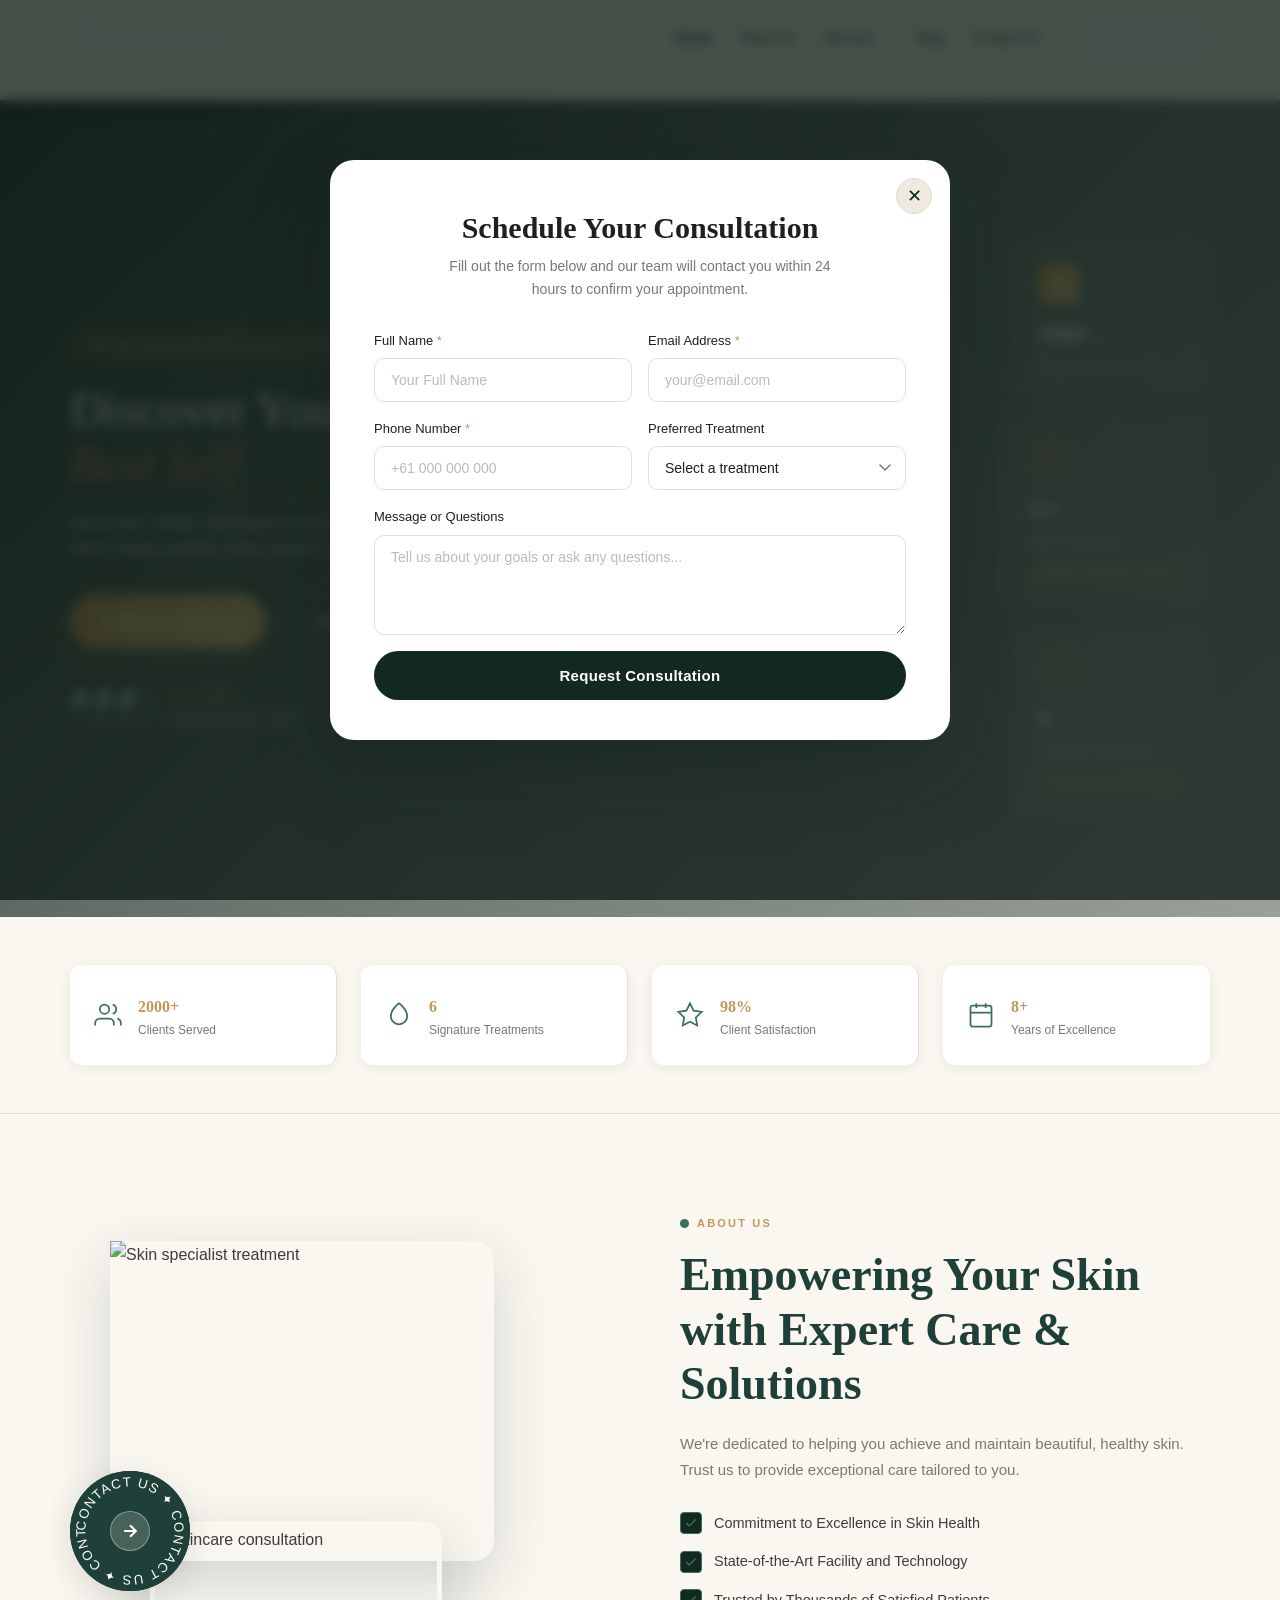
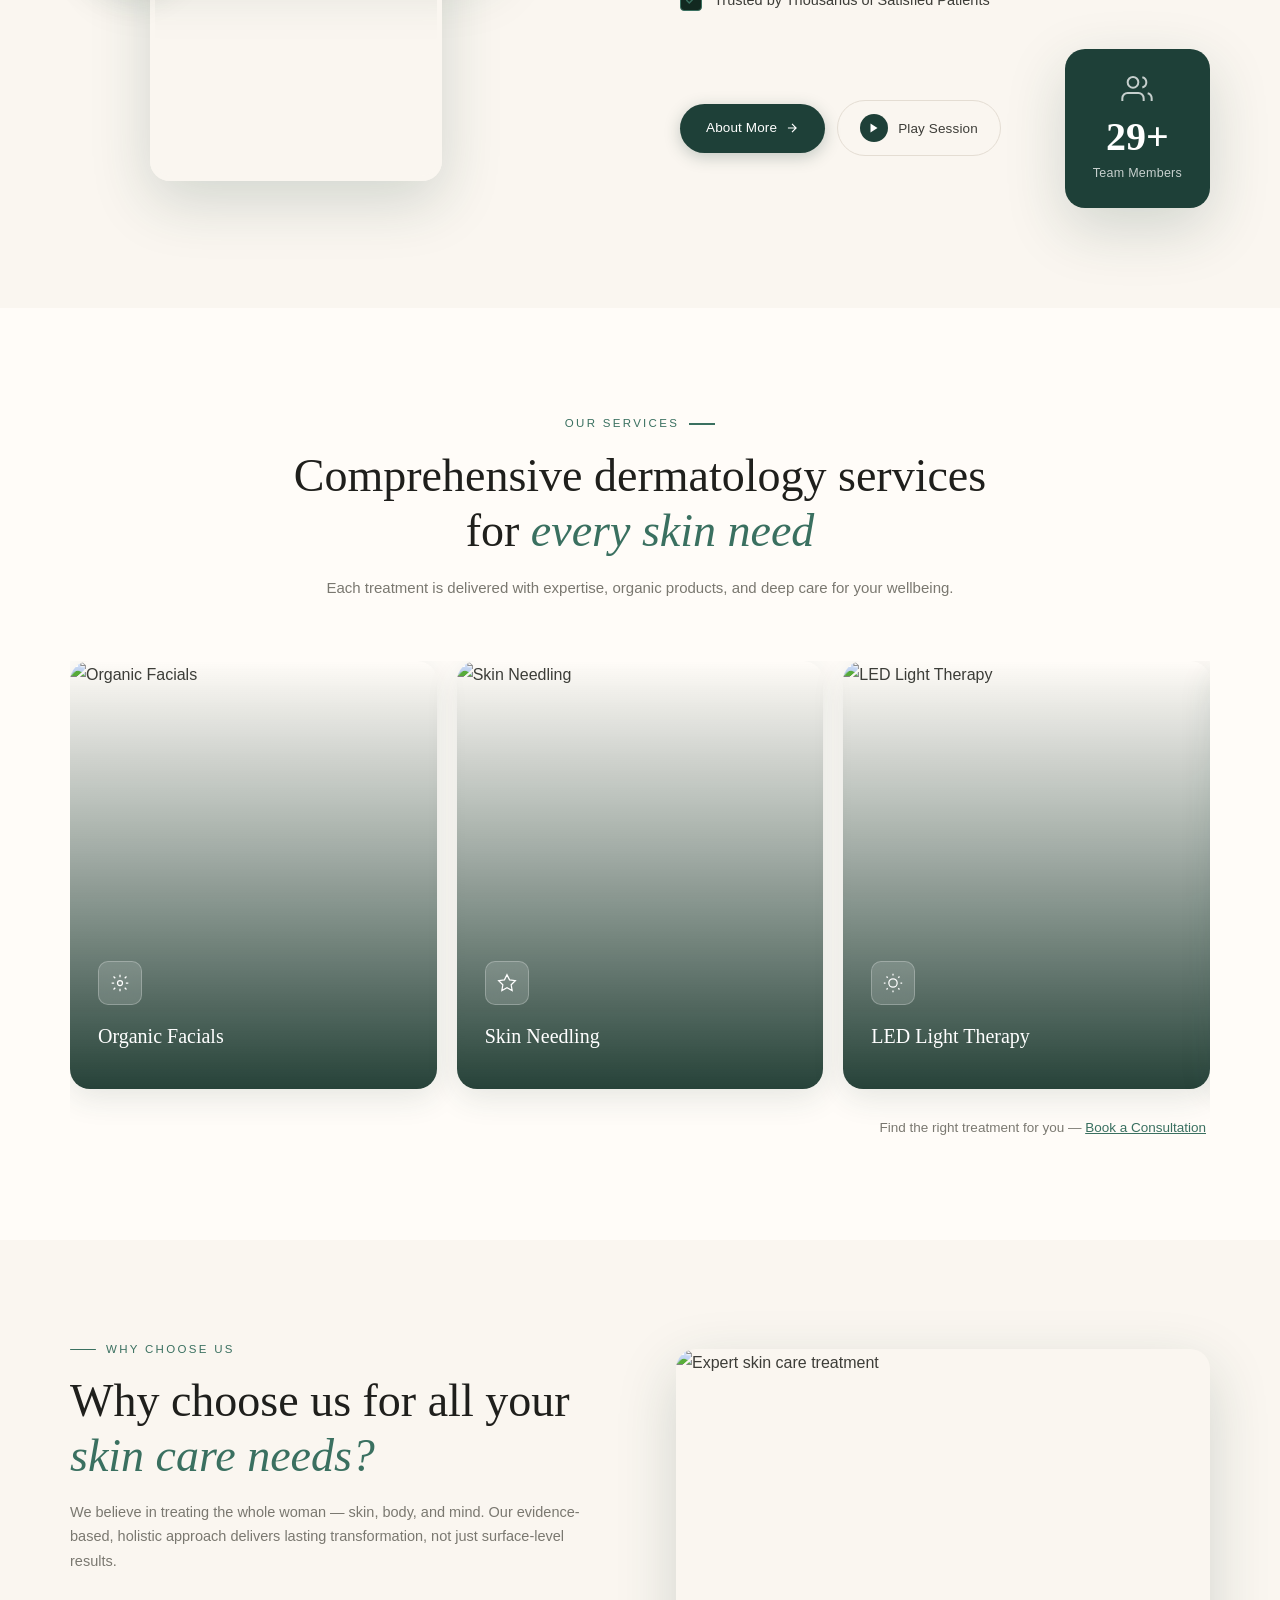
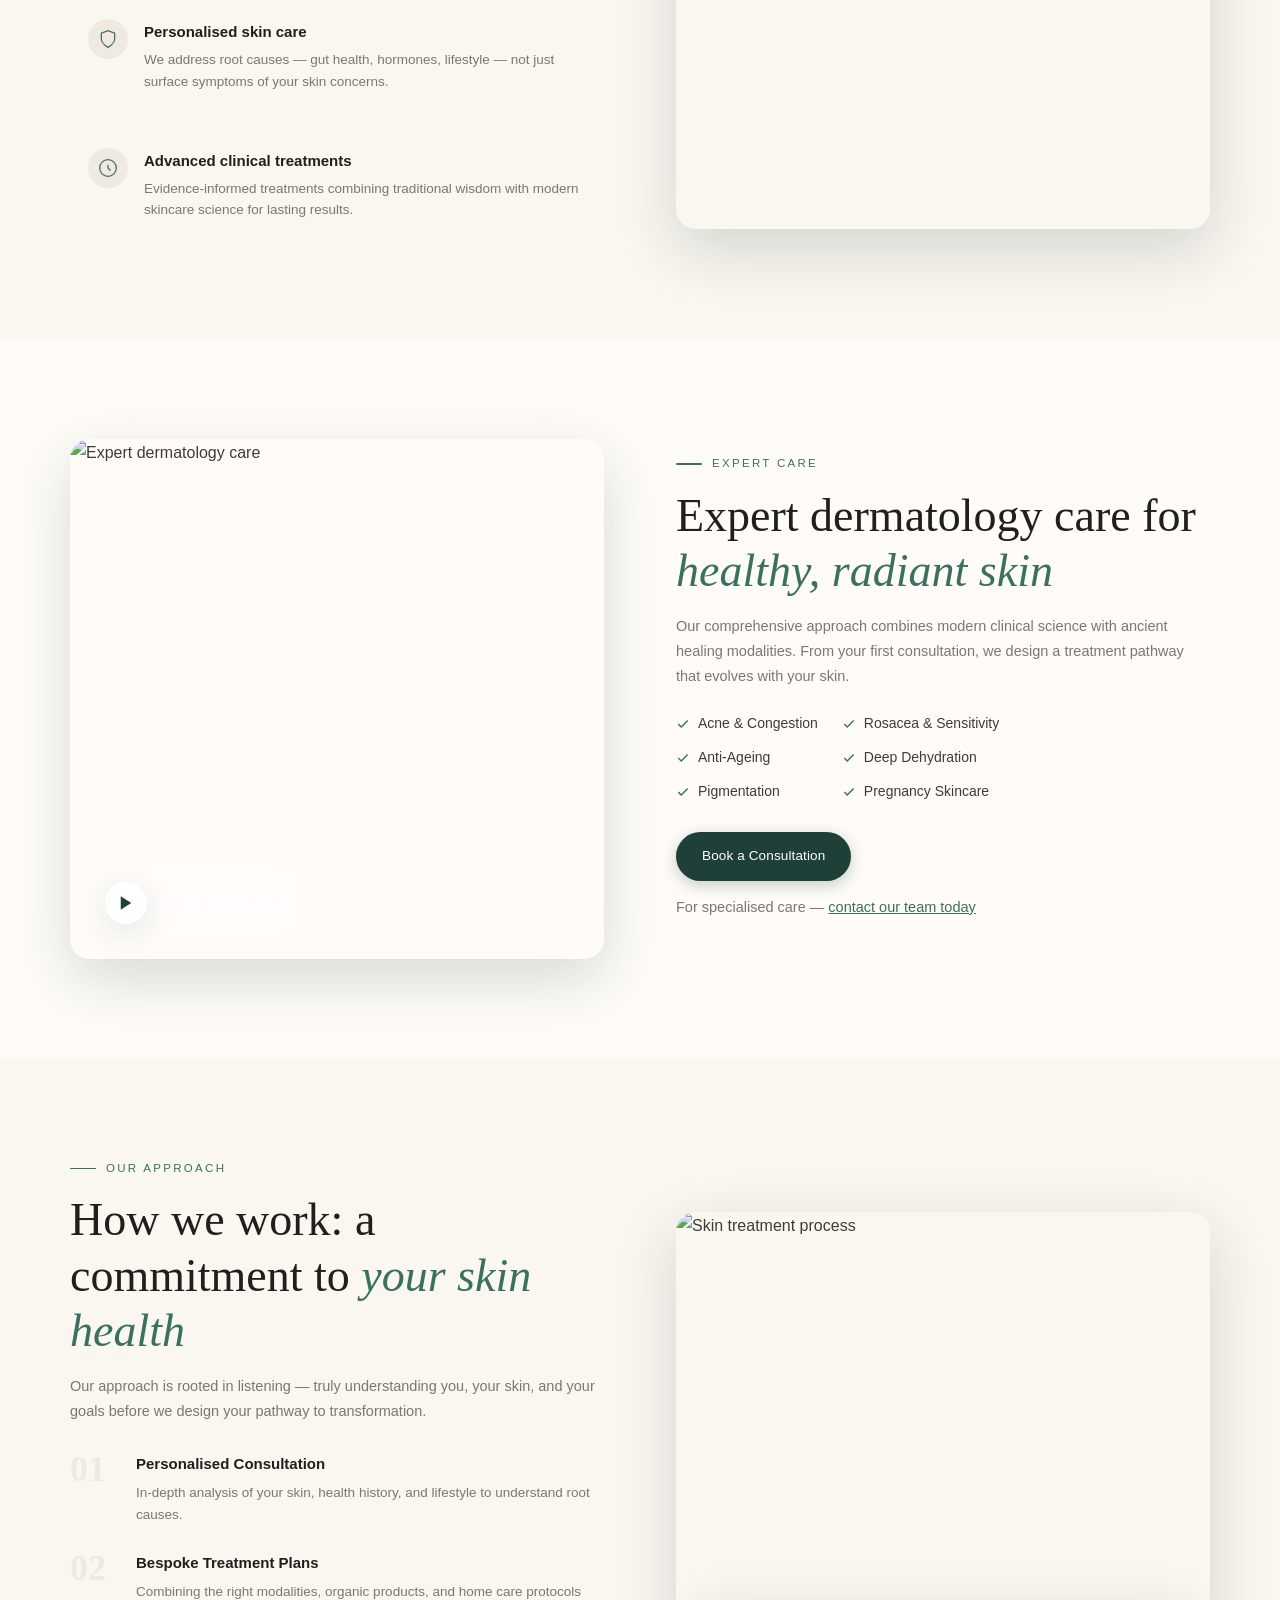
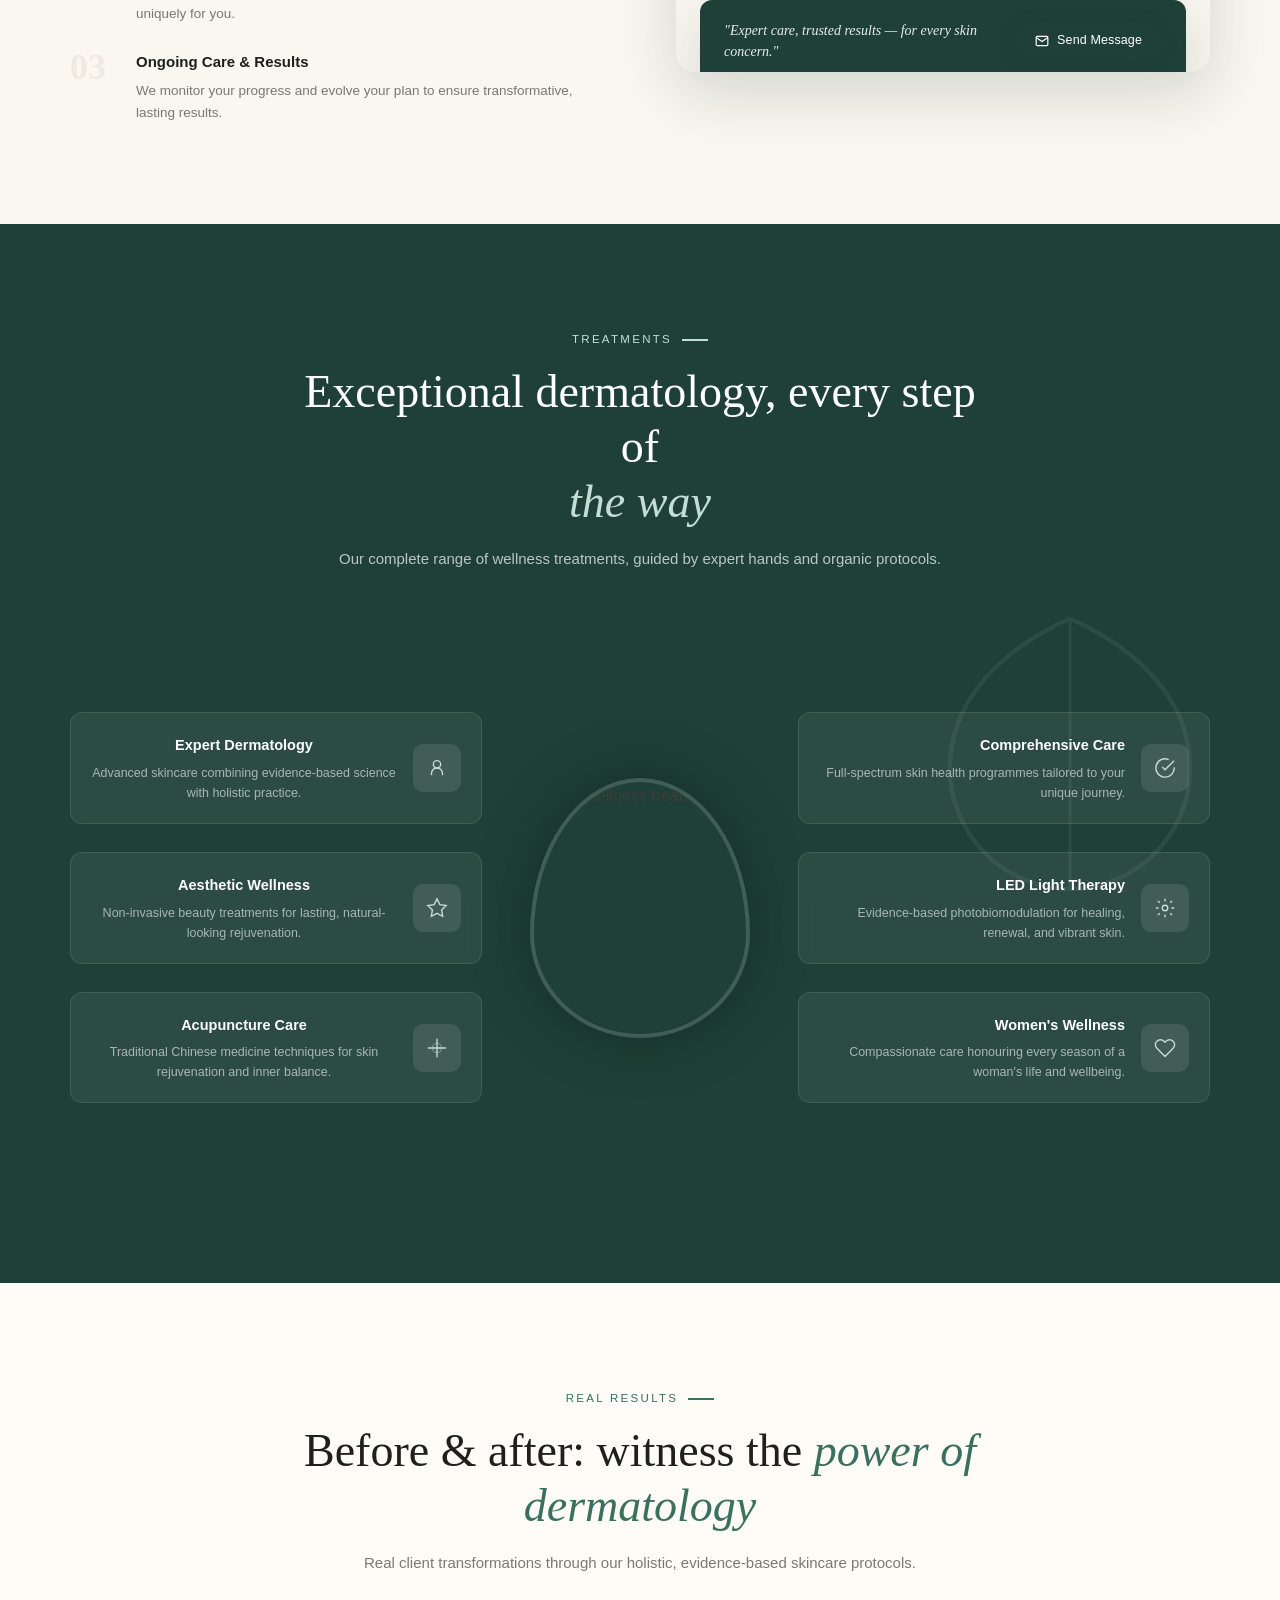
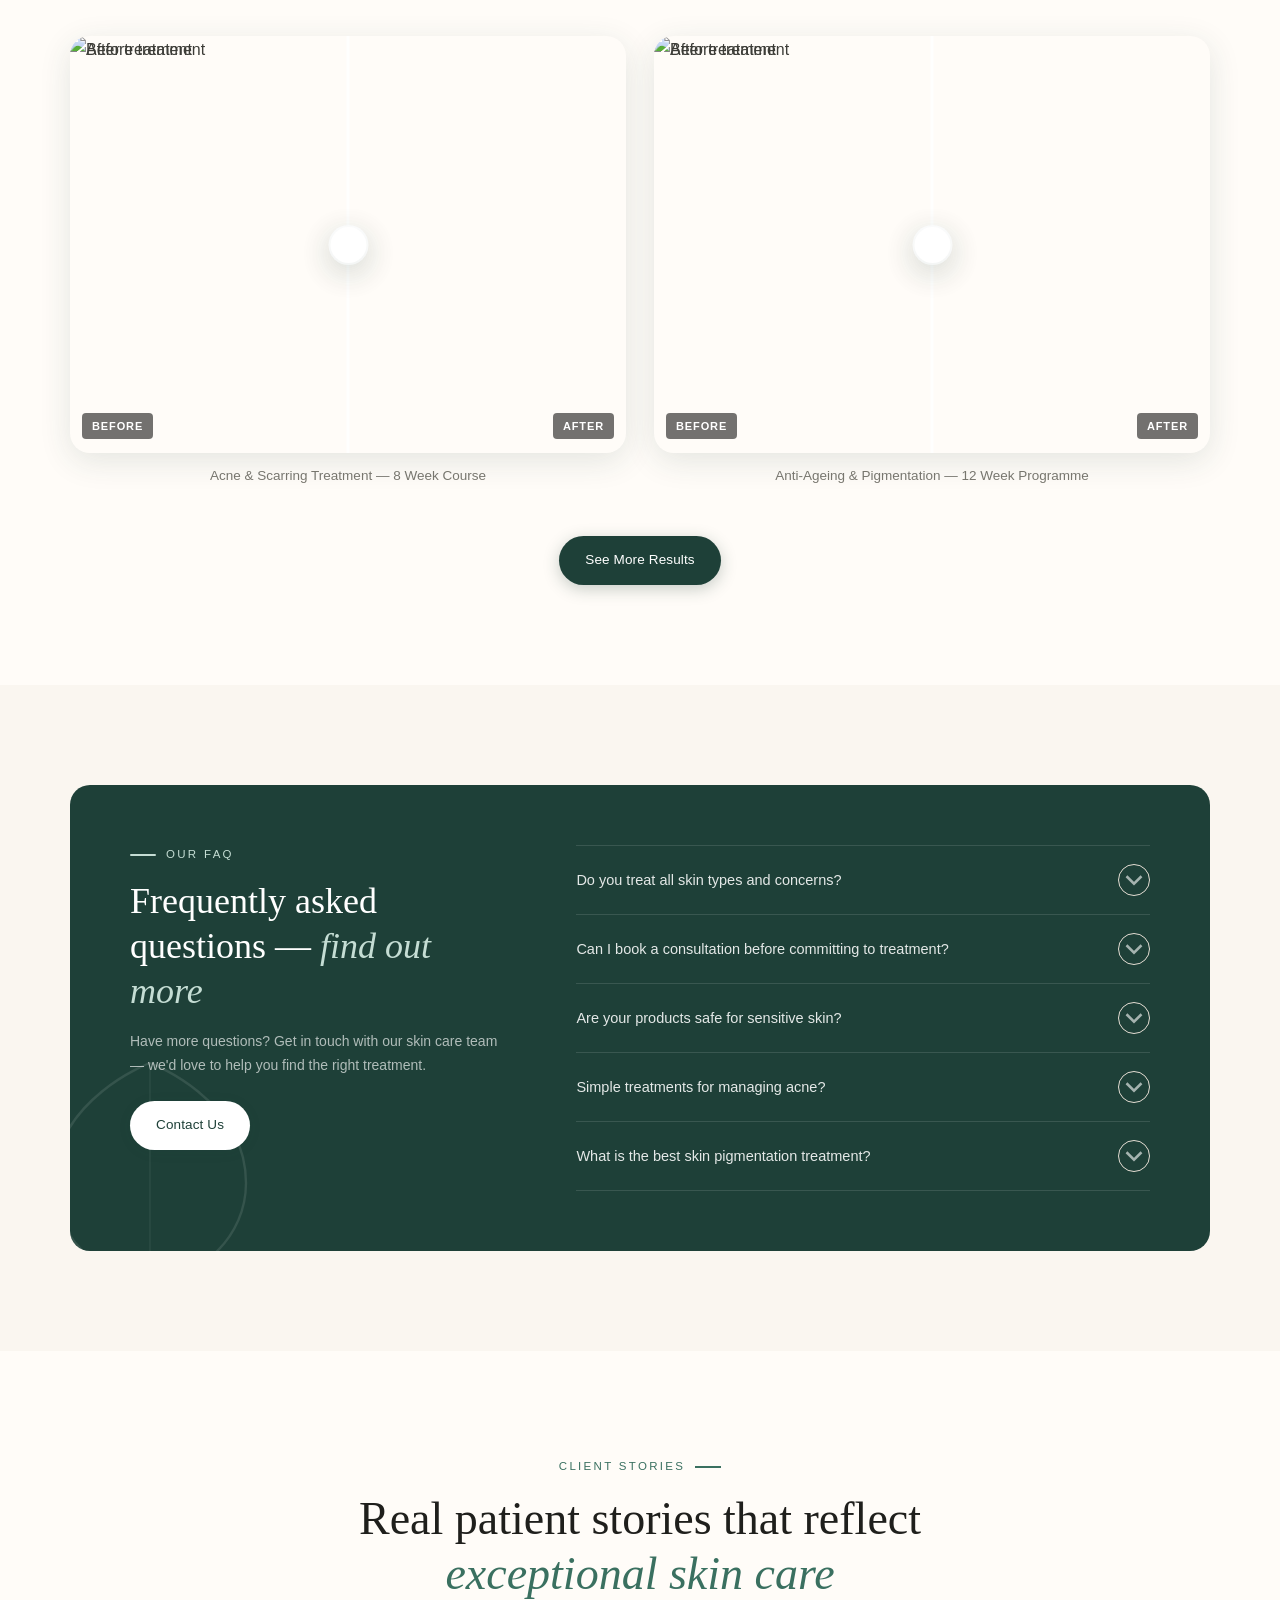
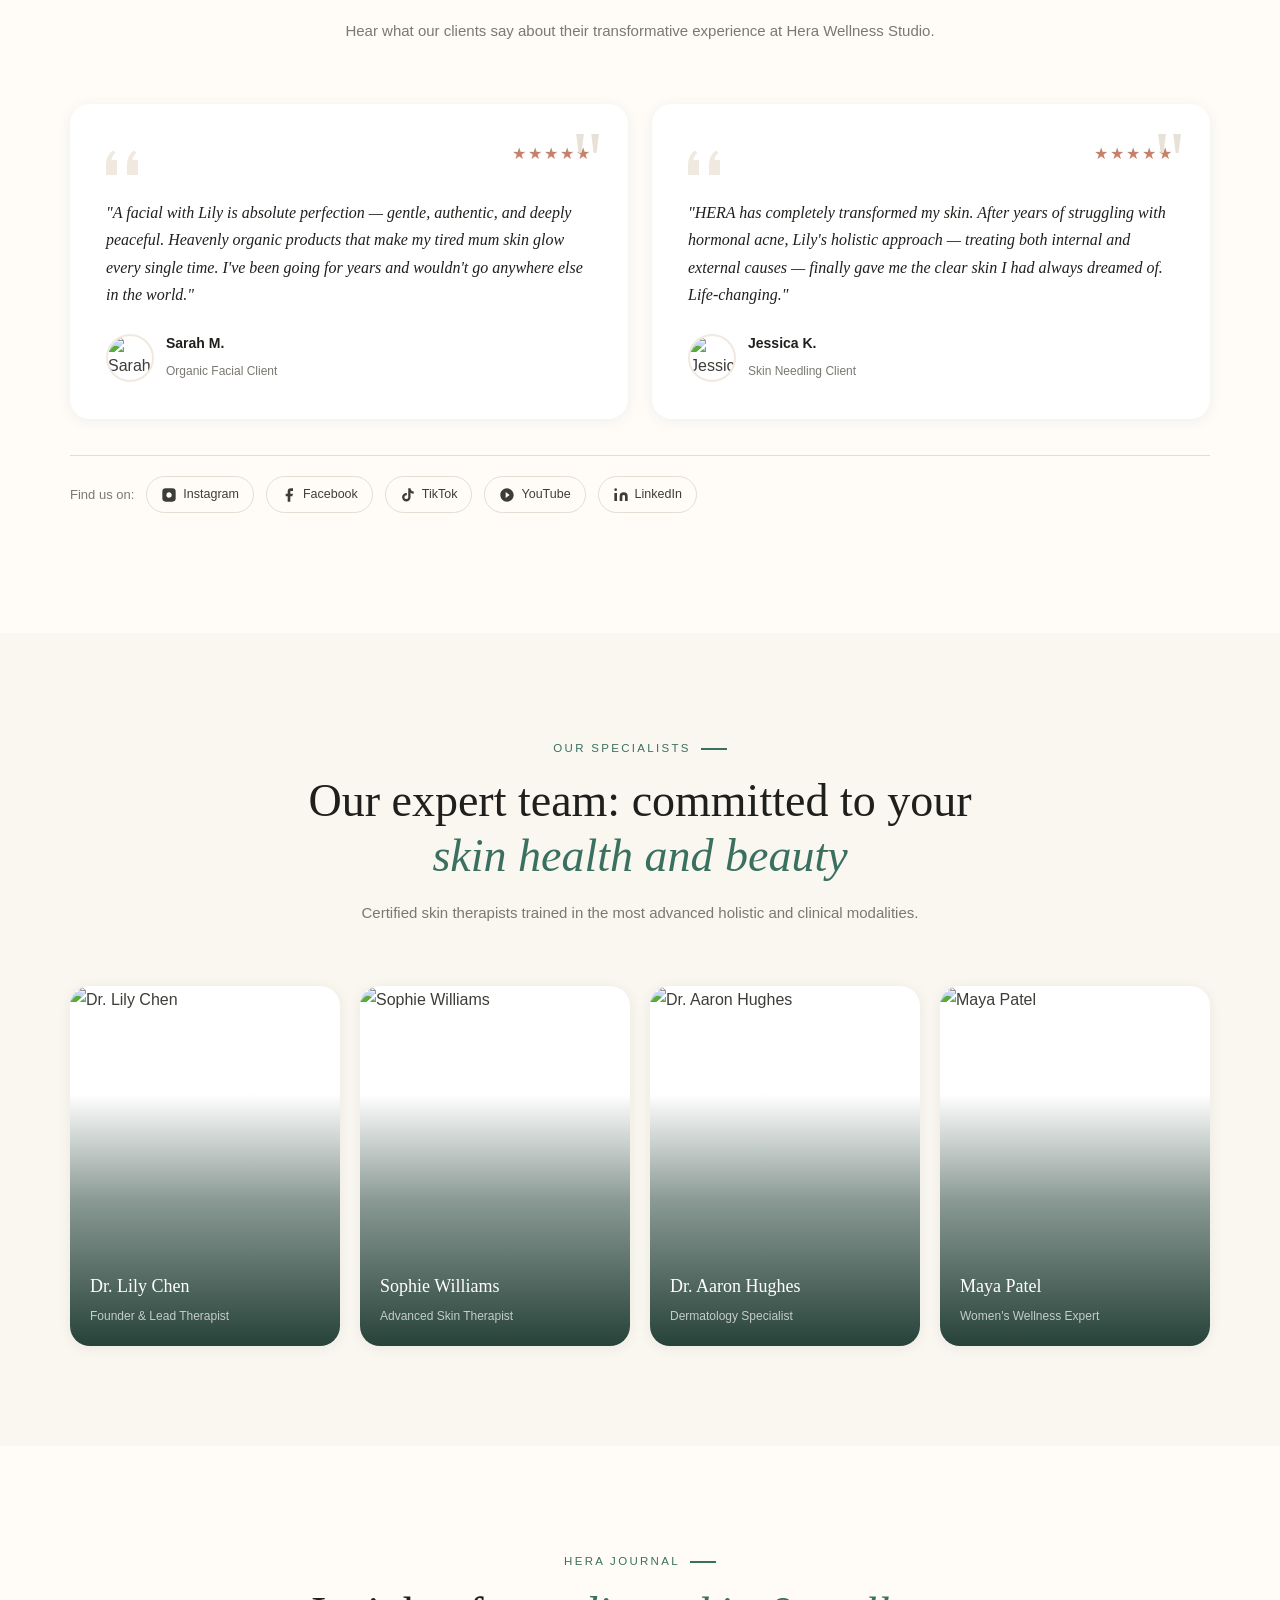
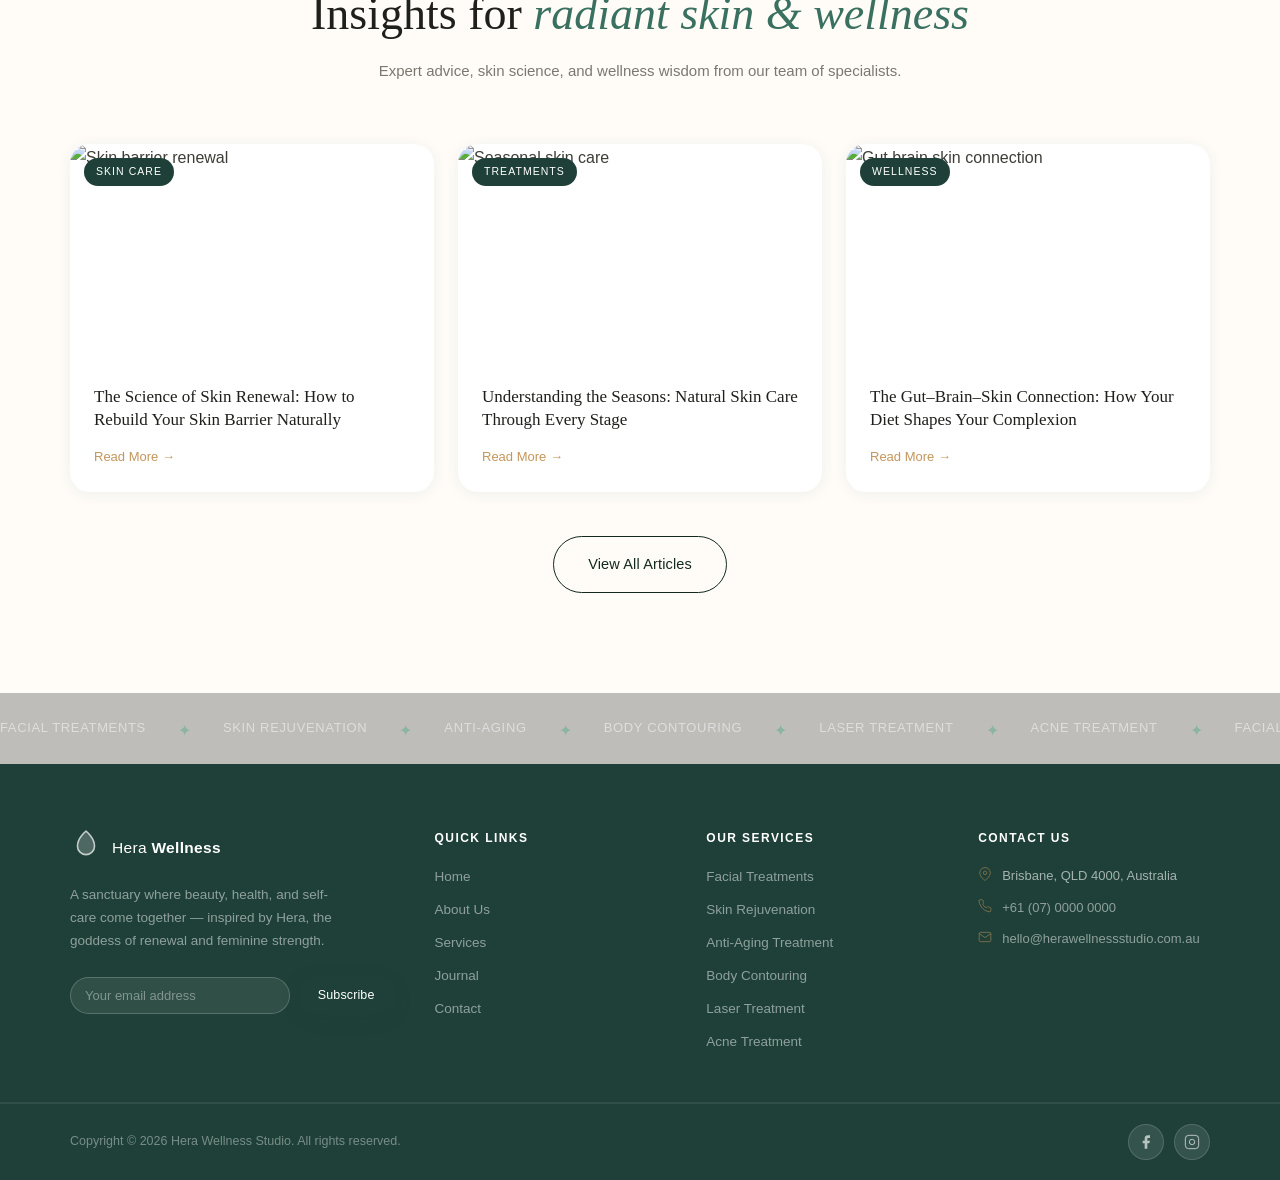
==== index.html @ dfc8752d "Add files via upload" ====
<!DOCTYPE html>
<html lang="en">
<head>
  <meta charset="UTF-8"/>
  <meta name="viewport" content="width=device-width, initial-scale=1.0"/>
  <title>Hera Wellness Studio — Premium Skin Care & Beauty Treatments Brisbane</title>
  <meta name="description" content="Hera Wellness Studio offers expert facial treatments, skin rejuvenation, anti-ageing, body contouring, laser and acne treatments in Brisbane. Book your consultation today."/>
  <link rel="icon" type="image/svg+xml" href="data:image/svg+xml,%3Csvg xmlns='http://www.w3.org/2000/svg' viewBox='0 0 30 30'%3E%3Cpath d='M15 3C15 3 7 9 7 17C7 21.418 10.582 25 15 25C19.418 25 23 21.418 23 17C23 9 15 3 15 3Z' fill='%230D2B23'/%3E%3C/svg%3E"/>
  <link rel="preconnect" href="https://fonts.googleapis.com">
  <link rel="preconnect" href="https://fonts.gstatic.com" crossorigin>
  <link href="https://fonts.googleapis.com/css2?family=Cormorant+Garamond:ital,wght@0,400;0,500;0,600;0,700;1,400;1,500;1,600&family=Outfit:wght@300;400;500;600&display=swap" rel="stylesheet">
  <link rel="stylesheet" href="style.css"/>

</head>
<body>
<a href="#main" class="skip-link">Skip to main content</a>
<div class="cursor-spotlight hidden" id="cursorSpotlight" aria-hidden="true"></div>
<div class="cursor-dot hidden" id="cursorDot" aria-hidden="true"></div>
<div class="cursor-ring hidden" id="cursorRing" aria-hidden="true"></div>
<header class="header" id="header" role="banner">
  <div class="header__inner container">
    <a href="index.html" class="logo" aria-label="Hera Wellness Studio home">
      <span class="logo__mark"><svg width="32" height="32" viewBox="0 0 30 30" fill="none" aria-hidden="true">
          <path d="M15 3C15 3 7 9 7 17C7 21.418 10.582 25 15 25C19.418 25 23 21.418 23 17C23 9 15 3 15 3Z" fill="currentColor" opacity="0.25"/>
          <path d="M15 3C15 3 7 9 7 17C7 21.418 10.582 25 15 25C19.418 25 23 21.418 23 17C23 9 15 3 15 3Z" stroke="currentColor" stroke-width="1.5" fill="none"/>
          <line x1="15" y1="5" x2="15" y2="24" stroke="currentColor" stroke-width="1" opacity="0.4"/>
        </svg></span>
      <span class="logo__text">Hera <strong>Wellness</strong></span>
    </a>
    <nav class="nav" id="nav" role="navigation" aria-label="Main navigation">
      <ul class="nav__list">
        <li><a href="index.html" class="nav__link active">Home</a></li>
        <li><a href="about.html" class="nav__link">About Us</a></li>
        <li class="nav__has-drop">
          <a href="services.html" class="nav__link" aria-haspopup="true" aria-expanded="false">Services <svg width="10" height="7" viewBox="0 0 10 7" fill="none" aria-hidden="true"><path d="M1 1l4 4 4-4" stroke="currentColor" stroke-width="1.5" stroke-linecap="round"/></svg></a>
          <ul class="nav__drop" role="menu">
            <li role="menuitem"><a href="service-facial-treatments.html">Facial Treatments</a></li><li role="menuitem"><a href="service-skin-rejuvenation.html">Skin Rejuvenation</a></li><li role="menuitem"><a href="service-anti-aging.html">Anti-Aging Treatment</a></li><li role="menuitem"><a href="service-body-contouring.html">Body Contouring</a></li><li role="menuitem"><a href="service-laser-treatment.html">Laser Treatment</a></li><li role="menuitem"><a href="service-acne-treatment.html">Acne Treatment</a></li>
          </ul>
        </li>
        <li><a href="blog.html" class="nav__link">Blog</a></li>
        <li><a href="contact.html" class="nav__link">Contact Us</a></li>
      </ul>
    </nav>
    <a href="contact.html" class="btn btn--primary nav__cta btn--sm">Book Now
      <svg width="14" height="14" viewBox="0 0 24 24" fill="none" stroke="currentColor" stroke-width="2" aria-hidden="true"><line x1="5" y1="12" x2="19" y2="12"/><polyline points="12 5 19 12 12 19"/></svg>
    </a>
    <button class="burger" id="burger" aria-label="Toggle menu" aria-expanded="false"><span></span><span></span><span></span></button>
  </div>
</header>
<div class="nav-backdrop" id="navBackdrop"></div>

<main id="main">

  <!-- HERO -->
  <section class="hero" aria-label="Hero">
    <div class="hero__wrap">
      <div class="hero__background">
        <img class="hero__bg-img" src="https://images.unsplash.com/photo-1570172619644-dfd03ed5d881?w=1600&auto=format&fit=crop&q=80" alt="Hera Wellness Studio treatment room" width="1600" height="900" loading="eager"/>
        <div class="hero__overlay" aria-hidden="true"></div>
      </div>
      <div class="container">
        <div class="hero__content">
          <div class="hero__left">
            <div class="hero__tag animate-up d0">
              <svg width="12" height="12" viewBox="0 0 30 30" fill="none" aria-hidden="true"><path d="M15 3C15 3 7 9 7 17C7 21.418 10.582 25 15 25C19.418 25 23 21.418 23 17C23 9 15 3 15 3Z" fill="currentColor"/></svg>
              Premium Wellness Studio
            </div>
            <h1 class="hero__title animate-up d1">
              Discover Your <em>Best Self</em>
            </h1>
            <p class="hero__sub animate-up d2">Rejuvenate, refresh, and restore at Hera Wellness Studio — where clinical expertise meets luxurious, personalised care.</p>
            <div class="hero__actions animate-up d3">
              <a href="services.html" class="btn btn--gold btn--lg">Explore Treatments</a>
              <a href="contact.html" class="btn btn--ghost-white btn--lg" data-popup>Book Consultation</a>
            </div>
            <div class="hero__social animate-up d4">
              <div class="hero__avatars">
                <img src="https://images.unsplash.com/photo-1494790108377-be9c29b29330?w=80&h=80&fit=crop" alt="Happy client" width="34" height="34">
                <img src="https://images.unsplash.com/photo-1531746020798-e6953c6e8e04?w=80&h=80&fit=crop" alt="Happy client" width="34" height="34">
                <img src="https://images.unsplash.com/photo-1534528741775-53994a69daeb?w=80&h=80&fit=crop" alt="Happy client" width="34" height="34">
              </div>
              <div>
                <div class="hero__stars">★★★★★</div>
                <div class="hero__trust">Trusted by 2,000+ clients</div>
              </div>
            </div>
          </div>
          <div class="hero__right" aria-hidden="true">
            <div class="hero__glass-card animate-up d1">
              <div class="hero__glass-icon gold">
                <svg width="20" height="20" viewBox="0 0 24 24" fill="none" stroke="#fff" stroke-width="2"><path d="M12 2C12 2 5 7 5 13C5 16.866 8.134 20 12 20C15.866 20 19 16.866 19 13C19 7 12 2 12 2Z"/></svg>
              </div>
              <div class="hero__glass-label"><span data-count="2000" data-suffix="+">0+</span></div>
              <div class="hero__glass-desc">Happy Clients Served</div>
            </div>
            <div class="hero__glass-card animate-up d2">
              <div class="hero__glass-icon">
                <svg width="20" height="20" viewBox="0 0 24 24" fill="none" stroke="rgba(196,150,90,.9)" stroke-width="2"><circle cx="12" cy="8" r="6"/><path d="M6 20v-2a6 6 0 0 1 12 0v2"/></svg>
              </div>
              <div class="hero__glass-label"><span data-count="12" data-suffix="+">0+</span></div>
              <div class="hero__glass-desc">Expert Specialists</div>
              <span class="hero__glass-badge">Award-Winning Team</span>
            </div>
            <div class="hero__glass-card animate-up d3">
              <div class="hero__glass-icon">
                <svg width="20" height="20" viewBox="0 0 24 24" fill="none" stroke="rgba(196,150,90,.9)" stroke-width="2"><path d="M12 22s8-4 8-10V5l-8-3-8 3v7c0 6 8 10 8 10z"/></svg>
              </div>
              <div class="hero__glass-label"><span data-count="6">0</span></div>
              <div class="hero__glass-desc">Signature Treatments</div>
              <span class="hero__glass-badge">Clinically Proven</span>
            </div>
          </div>
        </div>
      </div>
    </div>
  </section>

  <!-- STATS BAR -->
  <div class="stats-bar">
    <div class="container">
      <div class="stats-bar__inner">
        <div class="stat-item">
          <svg width="28" height="28" viewBox="0 0 24 24" fill="none" stroke="currentColor" stroke-width="1.5" aria-hidden="true"><path d="M17 21v-2a4 4 0 0 0-4-4H5a4 4 0 0 0-4 4v2"/><circle cx="9" cy="7" r="4"/><path d="M23 21v-2a4 4 0 0 0-3-3.87M16 3.13a4 4 0 0 1 0 7.75"/></svg>
          <div>
            <div class="stat-num"><span data-count="2000" data-suffix="+">2,000+</span></div>
            <div class="stat-lbl">Clients Served</div>
          </div>
        </div>
        <div class="stat-item">
          <svg width="28" height="28" viewBox="0 0 24 24" fill="none" stroke="currentColor" stroke-width="1.5" aria-hidden="true"><path d="M12 2C12 2 5 7 5 13C5 16.866 8.134 20 12 20C15.866 20 19 16.866 19 13C19 7 12 2 12 2Z"/></svg>
          <div>
            <div class="stat-num"><span data-count="6">6</span></div>
            <div class="stat-lbl">Signature Treatments</div>
          </div>
        </div>
        <div class="stat-item">
          <svg width="28" height="28" viewBox="0 0 24 24" fill="none" stroke="currentColor" stroke-width="1.5" aria-hidden="true"><polygon points="12 2 15.09 8.26 22 9.27 17 14.14 18.18 21.02 12 17.77 5.82 21.02 7 14.14 2 9.27 8.91 8.26 12 2"/></svg>
          <div>
            <div class="stat-num"><span data-count="98" data-suffix="%">98%</span></div>
            <div class="stat-lbl">Client Satisfaction</div>
          </div>
        </div>
        <div class="stat-item">
          <svg width="28" height="28" viewBox="0 0 24 24" fill="none" stroke="currentColor" stroke-width="1.5" aria-hidden="true"><rect x="3" y="4" width="18" height="18" rx="2"/><line x1="16" y1="2" x2="16" y2="6"/><line x1="8" y1="2" x2="8" y2="6"/><line x1="3" y1="10" x2="21" y2="10"/></svg>
          <div>
            <div class="stat-num"><span data-count="8" data-suffix="+">8+</span></div>
            <div class="stat-lbl">Years of Excellence</div>
          </div>
        </div>
      </div>
    </div>
  </div>

  <!-- ========================================
       ABOUT — Exact screenshot layout
       Left: 2 overlapping images + rotating badge
       Right: eyebrow, heading, desc, checkbox list,
              2 buttons, dark green stats card
  ======================================== -->
  <section class="about section" id="about">
    <div class="container about__grid">

      <!-- LEFT: Image composition -->
      <div class="about__imgs reveal-left">
        <!-- Main image — top, rounded top-right -->
        <div class="about__img-top">
          <img src="https://images.unsplash.com/photo-1612908688965-be2f6b8a6e4b?w=700&q=80" alt="Skin specialist treatment"/>
        </div>
        <!-- Secondary image — bottom-right, overlapping -->
        <div class="about__img-bot">
          <img src="https://images.unsplash.com/photo-1579165466949-3180a3d056d5?w=600&q=80" alt="Skincare consultation"/>
        </div>
        <!-- Rotating circular "Contact us" badge, overlapping both images -->
        <a href="#contact" class="about__spin-badge" aria-label="Contact us">
          <svg class="about__spin-svg" viewBox="0 0 140 140">
            <path id="aboutCirclePath" d="M 70,70 m -52,0 a 52,52 0 1,1 104,0 a 52,52 0 1,1 -104,0" fill="none"/>
            <text>
              <textPath href="#aboutCirclePath" startOffset="0%">
                Contact us ✦ Contact us ✦ Contact us ✦ 
              </textPath>
            </text>
          </svg>
          <!-- Arrow icon in center -->
          <div class="about__spin-arrow">
            <svg width="20" height="20" viewBox="0 0 24 24" fill="none" stroke="currentColor" stroke-width="2.5"><path d="M5 12h14M12 5l7 7-7 7"/></svg>
          </div>
        </a>
      </div>

      <!-- RIGHT: Content -->
      <div class="about__content reveal-right">
        <!-- Eyebrow with dot -->
        <div class="about__eyebrow">
          <span class="about__dot"></span>
          <span>About Us</span>
        </div>

        <h2 class="about__title">Empowering Your Skin with Expert Care &amp; Solutions</h2>

        <p class="about__desc">We're dedicated to helping you achieve and maintain beautiful, healthy skin. Trust us to provide exceptional care tailored to you.</p>

        <!-- Checkbox list -->
        <ul class="about__checks">
          <li>
            <span class="about__check-ico">
              <svg width="14" height="14" viewBox="0 0 24 24" fill="none" stroke="currentColor" stroke-width="2.5"><polyline points="20 6 9 17 4 12"/></svg>
            </span>
            Commitment to Excellence in Skin Health
          </li>
          <li>
            <span class="about__check-ico">
              <svg width="14" height="14" viewBox="0 0 24 24" fill="none" stroke="currentColor" stroke-width="2.5"><polyline points="20 6 9 17 4 12"/></svg>
            </span>
            State-of-the-Art Facility and Technology
          </li>
          <li>
            <span class="about__check-ico">
              <svg width="14" height="14" viewBox="0 0 24 24" fill="none" stroke="currentColor" stroke-width="2.5"><polyline points="20 6 9 17 4 12"/></svg>
            </span>
            Trusted by Thousands of Satisfied Patients
          </li>
        </ul>

        <!-- Buttons row + stats card -->
        <div class="about__bottom">
          <div class="about__btns">
            <a href="#services" class="btn btn--primary">About More <svg width="14" height="14" viewBox="0 0 24 24" fill="none" stroke="currentColor" stroke-width="2"><path d="M5 12h14M12 5l7 7-7 7"/></svg></a>
            <button class="btn btn--play-outline">
              <span class="about__play-ico">
                <svg width="12" height="12" viewBox="0 0 24 24" fill="currentColor"><polygon points="5 3 19 12 5 21 5 3"/></svg>
              </span>
              Play Session
            </button>
          </div>

          <!-- Dark green stats card -->
          <div class="about__stats-card">
            <div class="about__stats-ico">
              <svg width="32" height="32" viewBox="0 0 24 24" fill="none" stroke="currentColor" stroke-width="1.5">
                <path d="M17 21v-2a4 4 0 0 0-4-4H5a4 4 0 0 0-4 4v2"/>
                <circle cx="9" cy="7" r="4"/>
                <path d="M23 21v-2a4 4 0 0 0-3-3.87"/>
                <path d="M16 3.13a4 4 0 0 1 0 7.75"/>
              </svg>
            </div>
            <div class="about__stats-num">29+</div>
            <div class="about__stats-label">Team Members</div>
          </div>
        </div>

      </div>

    </div>
  </section>

  <!-- ========================================
       SERVICES — 3 large image overlay cards + dots
  ======================================== -->
  <section class="services section" id="services">
    <div class="container">
      <div class="section-header reveal-up">
        <span class="eyebrow">Our Services</span>
        <h2 class="section-title">Comprehensive dermatology services<br/>for <em>every skin need</em></h2>
        <p class="section-desc">Each treatment is delivered with expertise, organic products, and deep care for your wellbeing.</p>
      </div>

      <div class="svc-slider" id="svcSlider">
        <div class="svc-slider__track" id="svcTrack">

          <!-- Slide 1: 3 cards -->
          <div class="svc-slide">
            <div class="svc-img-card">
              <img src="https://images.unsplash.com/photo-1570172619644-dfd03ed5d881?w=600&q=80" alt="Organic Facials"/>
              <div class="svc-img-card__overlay">
                <div class="svc-img-card__ico">
                  <svg width="20" height="20" viewBox="0 0 24 24" fill="none" stroke="currentColor" stroke-width="1.5"><circle cx="12" cy="12" r="3"/><path d="M12 2v3M12 19v3M4.22 4.22l2.12 2.12M17.66 17.66l2.12 2.12M2 12h3M19 12h3M4.22 19.78l2.12-2.12M17.66 6.34l2.12-2.12"/></svg>
                </div>
                <h3>Organic Facials</h3>
                <p>Bespoke treatments using certified organic Australian-made products to restore your natural glow.</p>
              </div>
            </div>
            <div class="svc-img-card">
              <img src="https://images.unsplash.com/photo-1512290923902-8a9f81dc236c?w=600&q=80" alt="Skin Needling"/>
              <div class="svc-img-card__overlay">
                <div class="svc-img-card__ico">
                  <svg width="20" height="20" viewBox="0 0 24 24" fill="none" stroke="currentColor" stroke-width="1.5"><path d="M12 2l3.09 6.26L22 9.27l-5 4.87 1.18 6.88L12 17.77l-6.18 3.25L7 14.14 2 9.27l6.91-1.01L12 2z"/></svg>
                </div>
                <h3>Skin Needling</h3>
                <p>Stimulate your skin's natural renewal for smoother texture, refined pores and reduced scarring.</p>
              </div>
            </div>
            <div class="svc-img-card">
              <img src="https://images.unsplash.com/photo-1515377905703-c4788e51af15?w=600&q=80" alt="LED Light Therapy"/>
              <div class="svc-img-card__overlay">
                <div class="svc-img-card__ico">
                  <svg width="20" height="20" viewBox="0 0 24 24" fill="none" stroke="currentColor" stroke-width="1.5"><circle cx="12" cy="12" r="5"/><path d="M12 1v2M12 21v2M4.22 4.22l1.42 1.42M18.36 18.36l1.42 1.42M1 12h2M21 12h2M4.22 19.78l1.42-1.42M18.36 5.64l1.42-1.42"/></svg>
                </div>
                <h3>LED Light Therapy</h3>
                <p>Clinically proven light wavelengths that reduce inflammation and boost collagen production.</p>
              </div>
            </div>
          </div>

          <!-- Slide 2: 3 more cards -->
          <div class="svc-slide">
            <div class="svc-img-card">
              <img src="https://images.unsplash.com/photo-1544161515-4ab6ce6db874?w=600&q=80" alt="Cosmetic Acupuncture"/>
              <div class="svc-img-card__overlay">
                <div class="svc-img-card__ico">
                  <svg width="20" height="20" viewBox="0 0 24 24" fill="none" stroke="currentColor" stroke-width="1.5"><path d="M12 22V2M2 12h20"/><circle cx="12" cy="12" r="5" opacity="0.4"/></svg>
                </div>
                <h3>Cosmetic Acupuncture</h3>
                <p>A natural alternative to injectables — promoting circulation and stimulating collagen.</p>
              </div>
            </div>
            <div class="svc-img-card">
              <img src="https://images.unsplash.com/photo-1600334089648-b0d9d3028eb2?w=600&q=80" alt="Sculpting Massage"/>
              <div class="svc-img-card__overlay">
                <div class="svc-img-card__ico">
                  <svg width="20" height="20" viewBox="0 0 24 24" fill="none" stroke="currentColor" stroke-width="1.5"><path d="M18 8h1a4 4 0 0 1 0 8h-1"/><path d="M2 8h16v9a4 4 0 0 1-4 4H6a4 4 0 0 1-4-4V8z"/><line x1="6" y1="1" x2="6" y2="4"/><line x1="10" y1="1" x2="10" y2="4"/><line x1="14" y1="1" x2="14" y2="4"/></svg>
                </div>
                <h3>Sculpting Massage</h3>
                <p>Facial lifting, Gua Sha, cupping and buccal massage for a luminous complexion.</p>
              </div>
            </div>
            <div class="svc-img-card">
              <img src="https://images.unsplash.com/photo-1540555700478-4be289fbecef?w=600&q=80" alt="Women's Wellness"/>
              <div class="svc-img-card__overlay">
                <div class="svc-img-card__ico">
                  <svg width="20" height="20" viewBox="0 0 24 24" fill="none" stroke="currentColor" stroke-width="1.5"><path d="M20.84 4.61a5.5 5.5 0 0 0-7.78 0L12 5.67l-1.06-1.06a5.5 5.5 0 0 0-7.78 7.78l1.06 1.06L12 21.23l7.78-7.78 1.06-1.06a5.5 5.5 0 0 0 0-7.78z"/></svg>
                </div>
                <h3>Women's Wellness</h3>
                <p>Holistic support through fertility, pregnancy, postpartum, and menopause.</p>
              </div>
            </div>
          </div>

        </div>

        <div class="svc-slider__foot">
          <div class="svc-dots" id="svcDots"></div>
          <p class="svc-slider__note">Find the right treatment for you — <a href="#contact">Book a Consultation</a></p>
        </div>
      </div>
    </div>
  </section>

  <!-- ========================================
       WHY CHOOSE US — Left content + right image
  ======================================== -->
  <section class="why section" id="why">
    <div class="container why__grid">

      <div class="why__content reveal-left">
        <span class="eyebrow">Why Choose Us</span>
        <h2 class="section-title">Why choose us for all your <em>skin care needs?</em></h2>
        <p>We believe in treating the whole woman — skin, body, and mind. Our evidence-based, holistic approach delivers lasting transformation, not just surface-level results.</p>

        <div class="why__points">
          <div class="why__point">
            <div class="why__point-ico">
              <svg width="20" height="20" viewBox="0 0 24 24" fill="none" stroke="currentColor" stroke-width="1.5"><path d="M12 22s8-4 8-10V5l-8-3-8 3v7c0 6 8 10 8 10z"/></svg>
            </div>
            <div>
              <h4>Personalised skin care</h4>
              <p>We address root causes — gut health, hormones, lifestyle — not just surface symptoms of your skin concerns.</p>
            </div>
          </div>
          <div class="why__point">
            <div class="why__point-ico">
              <svg width="20" height="20" viewBox="0 0 24 24" fill="none" stroke="currentColor" stroke-width="1.5"><circle cx="12" cy="12" r="10"/><path d="M12 8v4l3 3"/></svg>
            </div>
            <div>
              <h4>Advanced clinical treatments</h4>
              <p>Evidence-informed treatments combining traditional wisdom with modern skincare science for lasting results.</p>
            </div>
          </div>
        </div>
      </div>

      <div class="why__img reveal-right">
        <div class="why__img-wrap">
          <img src="https://images.unsplash.com/photo-1559599101-f09722fb4948?w=700&q=80" alt="Expert skin care treatment"/>
        </div>
      </div>

    </div>
  </section>

  <!-- ========================================
       CLINIC — Left large image, right content
  ======================================== -->
  <section class="clinic section" id="clinic">
    <div class="container clinic__grid">

      <div class="clinic__img reveal-left">
        <div class="clinic__img-wrap">
          <img src="https://images.unsplash.com/photo-1607006677494-13df34e62b30?w=800&q=80" alt="Expert dermatology care"/>
          <div class="clinic__play">
            <button class="play-btn" aria-label="Watch procedure video">
              <svg width="18" height="18" viewBox="0 0 24 24" fill="currentColor"><polygon points="5 3 19 12 5 21 5 3"/></svg>
            </button>
            <span>Watch our procedure</span>
          </div>
        </div>
      </div>

      <div class="clinic__content reveal-right">
        <span class="eyebrow">Expert Care</span>
        <h2 class="section-title">Expert dermatology care for <em>healthy, radiant skin</em></h2>
        <p>Our comprehensive approach combines modern clinical science with ancient healing modalities. From your first consultation, we design a treatment pathway that evolves with your skin.</p>
        <div class="clinic__feats">
          <ul>
            <li>
              <svg width="14" height="14" viewBox="0 0 24 24" fill="none" stroke="currentColor" stroke-width="2.5"><polyline points="20 6 9 17 4 12"/></svg>
              Acne &amp; Congestion
            </li>
            <li>
              <svg width="14" height="14" viewBox="0 0 24 24" fill="none" stroke="currentColor" stroke-width="2.5"><polyline points="20 6 9 17 4 12"/></svg>
              Anti-Ageing
            </li>
            <li>
              <svg width="14" height="14" viewBox="0 0 24 24" fill="none" stroke="currentColor" stroke-width="2.5"><polyline points="20 6 9 17 4 12"/></svg>
              Pigmentation
            </li>
          </ul>
          <ul>
            <li>
              <svg width="14" height="14" viewBox="0 0 24 24" fill="none" stroke="currentColor" stroke-width="2.5"><polyline points="20 6 9 17 4 12"/></svg>
              Rosacea &amp; Sensitivity
            </li>
            <li>
              <svg width="14" height="14" viewBox="0 0 24 24" fill="none" stroke="currentColor" stroke-width="2.5"><polyline points="20 6 9 17 4 12"/></svg>
              Deep Dehydration
            </li>
            <li>
              <svg width="14" height="14" viewBox="0 0 24 24" fill="none" stroke="currentColor" stroke-width="2.5"><polyline points="20 6 9 17 4 12"/></svg>
              Pregnancy Skincare
            </li>
          </ul>
        </div>
        <a href="#contact" class="btn btn--primary">Book a Consultation</a>
        <p class="clinic__note">For specialised care — <a href="#contact">contact our team today</a></p>
      </div>

    </div>
  </section>

  <!-- ========================================
       PROCESS — Left steps, right image + card
  ======================================== -->
  <section class="process section" id="process">
    <div class="container process__grid">

      <div class="process__content reveal-left">
        <span class="eyebrow">Our Approach</span>
        <h2 class="section-title">How we work: a commitment to <em>your skin health</em></h2>
        <p>Our approach is rooted in listening — truly understanding you, your skin, and your goals before we design your pathway to transformation.</p>

        <div class="process__steps">
          <div class="process__step">
            <div class="process__num">01</div>
            <div>
              <h4>Personalised Consultation</h4>
              <p>In-depth analysis of your skin, health history, and lifestyle to understand root causes.</p>
            </div>
          </div>
          <div class="process__step">
            <div class="process__num">02</div>
            <div>
              <h4>Bespoke Treatment Plans</h4>
              <p>Combining the right modalities, organic products, and home care protocols uniquely for you.</p>
            </div>
          </div>
          <div class="process__step">
            <div class="process__num">03</div>
            <div>
              <h4>Ongoing Care &amp; Results</h4>
              <p>We monitor your progress and evolve your plan to ensure transformative, lasting results.</p>
            </div>
          </div>
        </div>
      </div>

      <div class="process__visual reveal-right">
        <div class="process__img-wrap">
          <img src="https://images.unsplash.com/photo-1571019613454-1cb2f99b2d8b?w=700&q=80" alt="Skin treatment process"/>
          <div class="process__img-badge">
            <p>"Expert care, trusted results — for every skin concern."</p>
            <a href="#contact" class="btn btn--primary btn--sm">
              <svg width="14" height="14" viewBox="0 0 24 24" fill="none" stroke="currentColor" stroke-width="2"><path d="M4 4h16c1.1 0 2 .9 2 2v12c0 1.1-.9 2-2 2H4c-1.1 0-2-.9-2-2V6c0-1.1.9-2 2-2z"/><polyline points="22,6 12,13 2,6"/></svg>
              Send Message
            </a>
          </div>
        </div>
      </div>

    </div>
  </section>

  <!-- ========================================
       WHY CHOOSE — DARK section, center person + 6 icon cards
  ======================================== -->
  <section class="exceptional section" id="exceptional">
    <div class="exceptional__bg">
      <svg class="exc-deco" viewBox="0 0 200 200" fill="none" opacity="0.06"><path d="M100 10C100 10 20 40 20 110C20 154.183 56.817 190 100 190C143.183 190 180 154.183 180 110C180 40 100 10 100 10Z" stroke="white" stroke-width="3"/><line x1="100" y1="10" x2="100" y2="190" stroke="white" stroke-width="2"/></svg>
    </div>
    <div class="container">
      <div class="section-header reveal-up">
        <span class="eyebrow light">Treatments</span>
        <h2 class="section-title light">Exceptional dermatology, every step of<br/><em>the way</em></h2>
        <p class="section-desc light">Our complete range of wellness treatments, guided by expert hands and organic protocols.</p>
      </div>

      <div class="exc__layout">
        <!-- Left 3 icons -->
        <div class="exc__col exc__col--left">
          <div class="exc__item reveal-left">
            <div class="exc__item-text">
              <h4>Expert Dermatology</h4>
              <p>Advanced skincare combining evidence-based science with holistic practice.</p>
            </div>
            <div class="exc__item-ico">
              <svg width="22" height="22" viewBox="0 0 24 24" fill="none" stroke="currentColor" stroke-width="1.5"><circle cx="12" cy="8" r="4"/><path d="M6 20v-2a6 6 0 0 1 12 0v2"/></svg>
            </div>
          </div>
          <div class="exc__item reveal-left d1">
            <div class="exc__item-text">
              <h4>Aesthetic Wellness</h4>
              <p>Non-invasive beauty treatments for lasting, natural-looking rejuvenation.</p>
            </div>
            <div class="exc__item-ico">
              <svg width="22" height="22" viewBox="0 0 24 24" fill="none" stroke="currentColor" stroke-width="1.5"><path d="M12 2l3.09 6.26L22 9.27l-5 4.87 1.18 6.88L12 17.77l-6.18 3.25L7 14.14 2 9.27l6.91-1.01L12 2z"/></svg>
            </div>
          </div>
          <div class="exc__item reveal-left d2">
            <div class="exc__item-text">
              <h4>Acupuncture Care</h4>
              <p>Traditional Chinese medicine techniques for skin rejuvenation and inner balance.</p>
            </div>
            <div class="exc__item-ico">
              <svg width="22" height="22" viewBox="0 0 24 24" fill="none" stroke="currentColor" stroke-width="1.5"><path d="M12 22V2M2 12h20"/><circle cx="12" cy="12" r="5" opacity="0.4"/></svg>
            </div>
          </div>
        </div>

        <!-- Center image -->
        <div class="exc__center reveal-up">
          <div class="exc__center-img">
            <img src="https://images.unsplash.com/photo-1512290923902-8a9f81dc236c?w=500&q=80" alt="Skin wellness treatment"/>
          </div>
        </div>

        <!-- Right 3 icons -->
        <div class="exc__col exc__col--right">
          <div class="exc__item exc__item--rev reveal-right">
            <div class="exc__item-ico">
              <svg width="22" height="22" viewBox="0 0 24 24" fill="none" stroke="currentColor" stroke-width="1.5"><path d="M22 11.08V12a10 10 0 1 1-5.93-9.14"/><polyline points="22 4 12 14.01 9 11.01"/></svg>
            </div>
            <div class="exc__item-text">
              <h4>Comprehensive Care</h4>
              <p>Full-spectrum skin health programmes tailored to your unique journey.</p>
            </div>
          </div>
          <div class="exc__item exc__item--rev reveal-right d1">
            <div class="exc__item-ico">
              <svg width="22" height="22" viewBox="0 0 24 24" fill="none" stroke="currentColor" stroke-width="1.5"><circle cx="12" cy="12" r="3"/><path d="M12 2v3M12 19v3M4.22 4.22l2.12 2.12M17.66 17.66l2.12 2.12M2 12h3M19 12h3M4.22 19.78l2.12-2.12M17.66 6.34l2.12-2.12"/></svg>
            </div>
            <div class="exc__item-text">
              <h4>LED Light Therapy</h4>
              <p>Evidence-based photobiomodulation for healing, renewal, and vibrant skin.</p>
            </div>
          </div>
          <div class="exc__item exc__item--rev reveal-right d2">
            <div class="exc__item-ico">
              <svg width="22" height="22" viewBox="0 0 24 24" fill="none" stroke="currentColor" stroke-width="1.5"><path d="M20.84 4.61a5.5 5.5 0 0 0-7.78 0L12 5.67l-1.06-1.06a5.5 5.5 0 0 0-7.78 7.78l1.06 1.06L12 21.23l7.78-7.78 1.06-1.06a5.5 5.5 0 0 0 0-7.78z"/></svg>
            </div>
            <div class="exc__item-text">
              <h4>Women's Wellness</h4>
              <p>Compassionate care honouring every season of a woman's life and wellbeing.</p>
            </div>
          </div>
        </div>
      </div>
    </div>
  </section>

  <!-- ========================================
       BEFORE & AFTER — 2 large comparison images side by side
  ======================================== -->
  <section class="ba section">
    <div class="container">
      <div class="section-header reveal-up">
        <span class="eyebrow">Real Results</span>
        <h2 class="section-title">Before &amp; after: witness the <em>power of dermatology</em></h2>
        <p class="section-desc">Real client transformations through our holistic, evidence-based skincare protocols.</p>
      </div>

      <div class="ba__grid">
        <div class="ba__comparison reveal-left">
          <div class="ba__slider-wrap" id="baSlider1">
            <div class="ba__img ba__img--before">
              <img src="https://images.unsplash.com/photo-1508214751196-bcfd4ca60f91?w=600&h=420&q=80&fit=crop&crop=face" alt="Before treatment"/>
            </div>
            <div class="ba__img ba__img--after">
              <img src="https://images.unsplash.com/photo-1534528741775-53994a69daeb?w=600&h=420&q=80&fit=crop&crop=face" alt="After treatment"/>
            </div>
            <div class="ba__divider" id="baDivider1">
              <div class="ba__handle">
                <svg width="18" height="18" viewBox="0 0 24 24" fill="none" stroke="currentColor" stroke-width="2"><path d="M21 12H3M8 7l-5 5 5 5M16 17l5-5-5-5"/></svg>
              </div>
            </div>
            <span class="ba__tag ba__tag--b">Before</span>
            <span class="ba__tag ba__tag--a">After</span>
          </div>
          <p>Acne &amp; Scarring Treatment — 8 Week Course</p>
        </div>

        <div class="ba__comparison reveal-right">
          <div class="ba__slider-wrap" id="baSlider2">
            <div class="ba__img ba__img--before">
              <img src="https://images.unsplash.com/photo-1531746020798-e6953c6e8e04?w=600&h=420&q=80&fit=crop&crop=face" alt="Before treatment"/>
            </div>
            <div class="ba__img ba__img--after">
              <img src="https://images.unsplash.com/photo-1494790108377-be9c29b29330?w=600&h=420&q=80&fit=crop&crop=face" alt="After treatment"/>
            </div>
            <div class="ba__divider" id="baDivider2">
              <div class="ba__handle">
                <svg width="18" height="18" viewBox="0 0 24 24" fill="none" stroke="currentColor" stroke-width="2"><path d="M21 12H3M8 7l-5 5 5 5M16 17l5-5-5-5"/></svg>
              </div>
            </div>
            <span class="ba__tag ba__tag--b">Before</span>
            <span class="ba__tag ba__tag--a">After</span>
          </div>
          <p>Anti-Ageing &amp; Pigmentation — 12 Week Programme</p>
        </div>
      </div>

      <div class="section-cta reveal-up">
        <a href="#contact" class="btn btn--primary">See More Results</a>
      </div>
    </div>
  </section>

  <!-- ========================================
       FAQ — Dark green card, left heading, right accordion
  ======================================== -->
  <section class="faq section">
    <div class="container">
      <div class="faq__card reveal-up">
        <div class="faq__deco">
          <svg viewBox="0 0 200 200" fill="none"><path d="M100 10C100 10 20 40 20 110C20 154.183 56.817 190 100 190C143.183 190 180 154.183 180 110C180 40 100 10 100 10Z" stroke="white" stroke-width="2" opacity="0.1"/><line x1="100" y1="10" x2="100" y2="190" stroke="white" stroke-width="1" opacity="0.08"/></svg>
        </div>
        <div class="faq__left">
          <span class="eyebrow light">Our FAQ</span>
          <h2 class="faq__title">Frequently asked questions — <em>find out more</em></h2>
          <p>Have more questions? Get in touch with our skin care team — we'd love to help you find the right treatment.</p>
          <a href="#contact" class="btn btn--white mt-24">Contact Us</a>
        </div>
        <div class="faq__right">

          <div class="acc">
            <button class="acc__head">
              <span>Do you treat all skin types and concerns?</span>
              <svg class="acc__ico" width="18" height="18" viewBox="0 0 24 24" fill="none" stroke="currentColor" stroke-width="2"><path d="M6 9l6 6 6-6"/></svg>
            </button>
            <div class="acc__body">
              <p>Yes — we tailor every treatment to your unique skin. Whether you have oily, dry, combination, sensitive, or mature skin, we have protocols specifically for you.</p>
            </div>
          </div>

          <div class="acc">
            <button class="acc__head">
              <span>Can I book a consultation before committing to treatment?</span>
              <svg class="acc__ico" width="18" height="18" viewBox="0 0 24 24" fill="none" stroke="currentColor" stroke-width="2"><path d="M6 9l6 6 6-6"/></svg>
            </button>
            <div class="acc__body">
              <p>Absolutely. We offer initial skin consultations where we thoroughly assess your skin, discuss your concerns and goals, and recommend the most suitable treatment pathway.</p>
            </div>
          </div>

          <div class="acc">
            <button class="acc__head">
              <span>Are your products safe for sensitive skin?</span>
              <svg class="acc__ico" width="18" height="18" viewBox="0 0 24 24" fill="none" stroke="currentColor" stroke-width="2"><path d="M6 9l6 6 6-6"/></svg>
            </button>
            <div class="acc__body">
              <p>All products used at Hera are certified organic, free from harsh chemicals and synthetic fragrances — safe for even the most reactive and sensitive skin types.</p>
            </div>
          </div>

          <div class="acc">
            <button class="acc__head">
              <span>Simple treatments for managing acne?</span>
              <svg class="acc__ico" width="18" height="18" viewBox="0 0 24 24" fill="none" stroke="currentColor" stroke-width="2"><path d="M6 9l6 6 6-6"/></svg>
            </button>
            <div class="acc__body">
              <p>We use a combination of organic facials, LED light therapy, skin needling, and nutritional advice to address acne at its root cause for lasting, clear results.</p>
            </div>
          </div>

          <div class="acc">
            <button class="acc__head">
              <span>What is the best skin pigmentation treatment?</span>
              <svg class="acc__ico" width="18" height="18" viewBox="0 0 24 24" fill="none" stroke="currentColor" stroke-width="2"><path d="M6 9l6 6 6-6"/></svg>
            </button>
            <div class="acc__body">
              <p>Depending on your pigmentation type, we may recommend LED therapy, skin needling, cosmetic acupuncture, or a combination of modalities paired with tailored homecare.</p>
            </div>
          </div>

        </div>
      </div>
    </div>
  </section>

  <!-- ========================================
       TESTIMONIALS — 2 cards side by side
  ======================================== -->
  <section class="testi section" id="testimonials">
    <div class="container">
      <div class="section-header reveal-up">
        <span class="eyebrow">Client Stories</span>
        <h2 class="section-title">Real patient stories that reflect<br/><em>exceptional skin care</em></h2>
        <p class="section-desc">Hear what our clients say about their transformative experience at Hera Wellness Studio.</p>
      </div>

      <div class="testi__grid">
        <div class="testi__card reveal-left">
          <div class="testi__top">
            <svg width="32" height="26" viewBox="0 0 32 26" fill="currentColor" class="testi__quote"><path d="M0 26V16.5C0 9.833 2.333 4.833 7 1.5L9.5 4C7.167 5.667 5.833 8 5.5 11H11V26H0ZM21 26V16.5C21 9.833 23.333 4.833 28 1.5L30.5 4C28.167 5.667 26.833 8 26.5 11H32V26H21Z"/></svg>
            <div class="testi__stars">★★★★★</div>
          </div>
          <p>"A facial with Lily is absolute perfection — gentle, authentic, and deeply peaceful. Heavenly organic products that make my tired mum skin glow every single time. I've been going for years and wouldn't go anywhere else in the world."</p>
          <div class="testi__author">
            <img src="https://images.unsplash.com/photo-1494790108377-be9c29b29330?w=52&h=52&q=80&fit=crop&crop=face" alt="Sarah M."/>
            <div>
              <strong>Sarah M.</strong>
              <span>Organic Facial Client</span>
            </div>
          </div>
        </div>

        <div class="testi__card reveal-right">
          <div class="testi__top">
            <svg width="32" height="26" viewBox="0 0 32 26" fill="currentColor" class="testi__quote"><path d="M0 26V16.5C0 9.833 2.333 4.833 7 1.5L9.5 4C7.167 5.667 5.833 8 5.5 11H11V26H0ZM21 26V16.5C21 9.833 23.333 4.833 28 1.5L30.5 4C28.167 5.667 26.833 8 26.5 11H32V26H21Z"/></svg>
            <div class="testi__stars">★★★★★</div>
          </div>
          <p>"HERA has completely transformed my skin. After years of struggling with hormonal acne, Lily's holistic approach — treating both internal and external causes — finally gave me the clear skin I had always dreamed of. Life-changing."</p>
          <div class="testi__author">
            <img src="https://images.unsplash.com/photo-1531746020798-e6953c6e8e04?w=52&h=52&q=80&fit=crop&crop=face" alt="Jessica K."/>
            <div>
              <strong>Jessica K.</strong>
              <span>Skin Needling Client</span>
            </div>
          </div>
        </div>
      </div>

      <!-- Social proof strip -->
      <div class="testi__social reveal-up">
        <span>Find us on:</span>
        <a href="#" class="testi__soc-link">
          <svg width="16" height="16" viewBox="0 0 24 24" fill="currentColor"><rect x="2" y="2" width="20" height="20" rx="5"/><path d="M16 11.37A4 4 0 1 1 12.63 8 4 4 0 0 1 16 11.37z" fill="white"/><line x1="17.5" y1="6.5" x2="17.51" y2="6.5" stroke="white" stroke-width="2"/></svg>
          Instagram
        </a>
        <a href="#" class="testi__soc-link">
          <svg width="16" height="16" viewBox="0 0 24 24" fill="currentColor"><path d="M18 2h-3a5 5 0 0 0-5 5v3H7v4h3v8h4v-8h3l1-4h-4V7a1 1 0 0 1 1-1h3z"/></svg>
          Facebook
        </a>
        <a href="#" class="testi__soc-link">
          <svg width="16" height="16" viewBox="0 0 24 24" fill="currentColor"><path d="M19.59 6.69a4.83 4.83 0 0 1-3.77-4.25V2h-3.45v13.67a2.89 2.89 0 0 1-2.88 2.5 2.89 2.89 0 0 1-2.89-2.89 2.89 2.89 0 0 1 2.89-2.89c.28 0 .54.04.79.1V9.01a6.33 6.33 0 0 0-.79-.05 6.34 6.34 0 0 0-6.34 6.34 6.34 6.34 0 0 0 6.34 6.34 6.34 6.34 0 0 0 6.33-6.34V8.69a8.18 8.18 0 0 0 4.78 1.52V6.76a4.85 4.85 0 0 1-1.01-.07z"/></svg>
          TikTok
        </a>
        <a href="#" class="testi__soc-link">
          <svg width="16" height="16" viewBox="0 0 24 24" fill="currentColor"><path d="M12 2C6.48 2 2 6.48 2 12s4.48 10 10 10 10-4.48 10-10S17.52 2 12 2zm-2 14.5v-9l6 4.5-6 4.5z"/></svg>
          YouTube
        </a>
        <a href="#" class="testi__soc-link">
          <svg width="16" height="16" viewBox="0 0 24 24" fill="currentColor"><path d="M16 8a6 6 0 0 1 6 6v7h-4v-7a2 2 0 0 0-2-2 2 2 0 0 0-2 2v7h-4v-7a6 6 0 0 1 6-6zM2 9h4v12H2z"/><circle cx="4" cy="4" r="2"/></svg>
          LinkedIn
        </a>
      </div>
    </div>
  </section>

  <!-- ========================================
       TEAM — 4 portrait cards with gradient overlay
  ======================================== -->
  <section class="team section" id="team">
    <div class="container">
      <div class="section-header reveal-up">
        <span class="eyebrow">Our Specialists</span>
        <h2 class="section-title">Our expert team: committed to your <em>skin health and beauty</em></h2>
        <p class="section-desc">Certified skin therapists trained in the most advanced holistic and clinical modalities.</p>
      </div>
      <div class="team__grid">

        <div class="team__card reveal-up">
          <div class="team__img-wrap">
            <img src="https://images.unsplash.com/photo-1559839734-2b71ea197ec2?w=400&h=500&q=80&fit=crop" alt="Dr. Lily Chen"/>
            <div class="team__overlay">
              <h3>Dr. Lily Chen</h3>
              <span>Founder &amp; Lead Therapist</span>
            </div>
          </div>
        </div>

        <div class="team__card reveal-up d1">
          <div class="team__img-wrap">
            <img src="https://images.unsplash.com/photo-1594744803329-e58b31de8bf5?w=400&h=500&q=80&fit=crop" alt="Sophie Williams"/>
            <div class="team__overlay">
              <h3>Sophie Williams</h3>
              <span>Advanced Skin Therapist</span>
            </div>
          </div>
        </div>

        <div class="team__card reveal-up d2">
          <div class="team__img-wrap">
            <img src="https://images.unsplash.com/photo-1622253694242-abeb37a33e97?w=400&h=500&q=80&fit=crop" alt="Dr. Aaron Hughes"/>
            <div class="team__overlay">
              <h3>Dr. Aaron Hughes</h3>
              <span>Dermatology Specialist</span>
            </div>
          </div>
        </div>

        <div class="team__card reveal-up d3">
          <div class="team__img-wrap">
            <img src="https://images.unsplash.com/photo-1607990281513-2c110a25bd8c?w=400&h=500&q=80&fit=crop" alt="Maya Patel"/>
            <div class="team__overlay">
              <h3>Maya Patel</h3>
              <span>Women's Wellness Expert</span>
            </div>
          </div>
        </div>

      </div>
    </div>
  </section>

  <!-- BLOG PREVIEW -->
  <section class="blog section" id="blog" aria-labelledby="blog-heading">
    <div class="container">
      <div class="section-header reveal-up">
        <span class="eyebrow">Hera Journal</span>
        <h2 class="section-title" id="blog-heading">Insights for <em>radiant skin &amp; wellness</em></h2>
        <p class="section-desc">Expert advice, skin science, and wellness wisdom from our team of specialists.</p>
      </div>
      <div class="blog__grid">
        <article class="blog-card reveal-up">
          <a href="blog-single.html" class="blog-card__img" aria-label="Read: The Science of Skin Renewal">
            <img src="https://images.unsplash.com/photo-1570172619644-dfd03ed5d881?w=600&auto=format&fit=crop" alt="Skin barrier renewal" width="600" height="220" loading="lazy">
            <span class="blog-card__cat">Skin Care</span>
          </a>
          <div class="blog-card__body">
            <a href="blog-single.html"><h3>The Science of Skin Renewal: How to Rebuild Your Skin Barrier Naturally</h3></a>
            <p class="blog-card__meta"><a href="blog-single.html">Read More →</a></p>
          </div>
        </article>
        <article class="blog-card reveal-up d1">
          <a href="blog-single.html" class="blog-card__img" aria-label="Read: Seasonal Skin Care Guide">
            <img src="https://images.unsplash.com/photo-1540555700478-4be289fbecef?w=600&auto=format&fit=crop" alt="Seasonal skin care" width="600" height="220" loading="lazy">
            <span class="blog-card__cat">Treatments</span>
          </a>
          <div class="blog-card__body">
            <a href="blog-single.html"><h3>Understanding the Seasons: Natural Skin Care Through Every Stage</h3></a>
            <p class="blog-card__meta"><a href="blog-single.html">Read More →</a></p>
          </div>
        </article>
        <article class="blog-card reveal-up d2">
          <a href="blog-single.html" class="blog-card__img" aria-label="Read: Gut Brain Skin Connection">
            <img src="https://images.unsplash.com/photo-1490645935967-10de6ba17061?w=600&auto=format&fit=crop" alt="Gut brain skin connection" width="600" height="220" loading="lazy">
            <span class="blog-card__cat">Wellness</span>
          </a>
          <div class="blog-card__body">
            <a href="blog-single.html"><h3>The Gut–Brain–Skin Connection: How Your Diet Shapes Your Complexion</h3></a>
            <p class="blog-card__meta"><a href="blog-single.html">Read More →</a></p>
          </div>
        </article>
      </div>
      <div style="text-align:center;margin-top:44px">
        <a href="blog.html" class="btn btn--ghost btn--lg">View All Articles</a>
      </div>
    </div>
  </section>

</main>

<div class="footer__marquee" aria-hidden="true">
  <div class="footer__marquee-track">
    <span>Facial Treatments</span><em>✦</em><span>Skin Rejuvenation</span><em>✦</em><span>Anti-Aging</span><em>✦</em><span>Body Contouring</span><em>✦</em><span>Laser Treatment</span><em>✦</em><span>Acne Treatment</span><em>✦</em><span>Facial Treatments</span><em>✦</em><span>Skin Rejuvenation</span><em>✦</em><span>Anti-Aging</span><em>✦</em><span>Body Contouring</span><em>✦</em><span>Laser Treatment</span><em>✦</em><span>Acne Treatment</span><em>✦</em>
  </div>
</div>
<footer class="footer" role="contentinfo">
  <div class="footer__main">
    <div class="container footer__grid">
      <div class="footer__about">
        <a href="index.html" class="logo footer-logo" aria-label="Hera Wellness Studio">
          <div class="logo__mark" style="color:rgba(255,255,255,.7)"><svg width="32" height="32" viewBox="0 0 30 30" fill="none"><path d="M15 3C15 3 7 9 7 17C7 21.418 10.582 25 15 25C19.418 25 23 21.418 23 17C23 9 15 3 15 3Z" fill="currentColor" opacity="0.3"/><path d="M15 3C15 3 7 9 7 17C7 21.418 10.582 25 15 25C19.418 25 23 21.418 23 17C23 9 15 3 15 3Z" stroke="currentColor" stroke-width="1.5" fill="none"/></svg></div>
          <span class="logo__text" style="color:#fff">Hera <strong>Wellness</strong></span>
        </a>
        <p>A sanctuary where beauty, health, and self-care come together — inspired by Hera, the goddess of renewal and feminine strength.</p>
        <form class="footer__newsletter" action="#" method="post">
          <label for="nl-email" class="sr-only">Newsletter email</label>
          <input id="nl-email" type="email" name="newsletter_email" placeholder="Your email address" autocomplete="email"/>
          <button type="submit" class="btn btn--primary btn--sm">Subscribe</button>
        </form>
      </div>
      <div class="footer__col">
        <h4>Quick Links</h4>
        <ul class="footer__links">
          <li><a href="index.html">Home</a></li>
          <li><a href="about.html">About Us</a></li>
          <li><a href="services.html">Services</a></li>
          <li><a href="blog.html">Journal</a></li>
          <li><a href="contact.html">Contact</a></li>
        </ul>
      </div>
      <div class="footer__col">
        <h4>Our Services</h4>
        <ul class="footer__links">
          <li><a href="service-facial-treatments.html">Facial Treatments</a></li><li><a href="service-skin-rejuvenation.html">Skin Rejuvenation</a></li><li><a href="service-anti-aging.html">Anti-Aging Treatment</a></li><li><a href="service-body-contouring.html">Body Contouring</a></li><li><a href="service-laser-treatment.html">Laser Treatment</a></li><li><a href="service-acne-treatment.html">Acne Treatment</a></li>
        </ul>
      </div>
      <div class="footer__col">
        <h4>Contact Us</h4>
        <ul class="footer__contact-list">
          <li><svg width="14" height="14" viewBox="0 0 24 24" fill="none" stroke="currentColor" stroke-width="1.5" aria-hidden="true"><path d="M21 10c0 7-9 13-9 13s-9-6-9-13a9 9 0 0 1 18 0z"/><circle cx="12" cy="10" r="3"/></svg>Brisbane, QLD 4000, Australia</li>
          <li><svg width="14" height="14" viewBox="0 0 24 24" fill="none" stroke="currentColor" stroke-width="1.5" aria-hidden="true"><path d="M22 16.92v3a2 2 0 0 1-2.18 2 19.79 19.79 0 0 1-8.63-3.07A19.5 19.5 0 0 1 4.69 12 19.79 19.79 0 0 1 1.61 3.41 2 2 0 0 1 3.6 1.23h3a2 2 0 0 1 2 1.72c.127.96.361 1.903.7 2.81a2 2 0 0 1-.45 2.11L7.91 8.91a16 16 0 0 0 6 6l.91-.91a2 2 0 0 1 2.11-.45c.907.339 1.85.573 2.81.7A2 2 0 0 1 22 16.92z"/></svg><a href="tel:+61700000000">+61 (07) 0000 0000</a></li>
          <li><svg width="14" height="14" viewBox="0 0 24 24" fill="none" stroke="currentColor" stroke-width="1.5" aria-hidden="true"><path d="M4 4h16c1.1 0 2 .9 2 2v12c0 1.1-.9 2-2 2H4c-1.1 0-2-.9-2-2V6c0-1.1.9-2 2-2z"/><polyline points="22,6 12,13 2,6"/></svg><a href="mailto:hello@herawellnessstudio.com.au">hello@herawellnessstudio.com.au</a></li>
        </ul>
      </div>
    </div>
  </div>
  <div class="footer__bottom">
    <div class="container footer__bottom-inner">
      <p>Copyright &copy; <time datetime="2026">2026</time> Hera Wellness Studio. All rights reserved.</p>
      <nav class="footer__social" aria-label="Social media">
        <a href="https://facebook.com" rel="noopener noreferrer" target="_blank" aria-label="Facebook"><svg width="16" height="16" viewBox="0 0 24 24" fill="currentColor"><path d="M18 2h-3a5 5 0 0 0-5 5v3H7v4h3v8h4v-8h3l1-4h-4V7a1 1 0 0 1 1-1h3z"/></svg></a>
        <a href="https://instagram.com" rel="noopener noreferrer" target="_blank" aria-label="Instagram"><svg width="16" height="16" viewBox="0 0 24 24" fill="none" stroke="currentColor" stroke-width="1.5"><rect x="2" y="2" width="20" height="20" rx="5"/><path d="M16 11.37A4 4 0 1 1 12.63 8 4 4 0 0 1 16 11.37z"/><line x1="17.5" y1="6.5" x2="17.51" y2="6.5"/></svg></a>
      </nav>
    </div>
  </div>
</footer>

<button class="scroll-top" id="scrollTop" aria-label="Scroll back to top">
  <svg width="18" height="18" viewBox="0 0 24 24" fill="none" stroke="currentColor" stroke-width="2.5" stroke-linecap="round" stroke-linejoin="round" aria-hidden="true"><polyline points="18 15 12 9 6 15"/></svg>
</button>

<div class="popup-overlay" id="popupOverlay" role="dialog" aria-modal="true" aria-labelledby="popupTitle">
  <div class="popup-modal">
    <button class="popup-close" id="popupClose" aria-label="Close popup">&#x2715;</button>
    <div class="popup-modal__header">
      <h2 class="popup-modal__title" id="popupTitle">Schedule Your Consultation</h2>
      <p class="popup-modal__sub">Fill out the form below and our team will contact you within 24 hours to confirm your appointment.</p>
    </div>
    <form id="popupForm" novalidate>
      <div class="popup-form__row">
        <div class="popup-form__group"><label class="popup-form__label" for="popup-name">Full Name <span>*</span></label><input class="popup-form__input" id="popup-name" type="text" placeholder="Your Full Name" autocomplete="name" required></div>
        <div class="popup-form__group"><label class="popup-form__label" for="popup-email">Email Address <span>*</span></label><input class="popup-form__input" id="popup-email" type="email" placeholder="your@email.com" autocomplete="email" required></div>
      </div>
      <div class="popup-form__row">
        <div class="popup-form__group"><label class="popup-form__label" for="popup-phone">Phone Number <span>*</span></label><input class="popup-form__input" id="popup-phone" type="tel" placeholder="+61 000 000 000" autocomplete="tel" required></div>
        <div class="popup-form__group"><label class="popup-form__label" for="popup-service">Preferred Treatment</label><select class="popup-form__select" id="popup-service">
          <option value="">Select a treatment</option>
          <option>Facial Treatments</option><option>Skin Rejuvenation</option><option>Anti-Aging Treatment</option><option>Body Contouring</option><option>Laser Treatment</option><option>Acne Treatment</option>
        </select></div>
      </div>
      <div class="popup-form__group full"><label class="popup-form__label" for="popup-message">Message or Questions</label><textarea class="popup-form__textarea" id="popup-message" placeholder="Tell us about your goals or ask any questions..."></textarea></div>
      <button type="submit" class="popup-form__submit">Request Consultation</button>
    </form>
    <div class="popup-success" id="popupSuccess">
      <div class="popup-success__icon"><svg width="28" height="28" viewBox="0 0 24 24" fill="none" stroke="#fff" stroke-width="2.5" stroke-linecap="round" stroke-linejoin="round"><polyline points="20 6 9 17 4 12"/></svg></div>
      <p class="popup-success__title">We'll be in touch soon!</p>
      <p class="popup-success__text">Thank you for reaching out. Our team will contact you within 24 hours.</p>
    </div>
  </div>
</div>

<script src="script.js"></script>
</body>
</html>
---- style.css ----
/* =====================================================
   HERA WELLNESS STUDIO — STYLE.CSS v4
   Premium wellness clinic — refined dark-green & gold
===================================================== */

/* ===== CSS VARIABLES ===== */
:root {
  /* Brand Greens */
  --p-xdark:   #0A1F18;
  --p-dark:    #122920;
  --p:         #1B3D30;
  --p-mid:     #24513F;
  --p-light:   #326650;
  --p-pale:    #5C9478;
  --sage:      #8FBAA8;
  --sage-pale: #C8DDD5;

  /* Gold Accent */
  --gold:      #C4965A;
  --gold-mid:  #D4A96A;
  --gold-light:#E8D0A8;
  --gold-pale: #F5ECD8;

  /* Neutrals */
  --rose:      #C8826A;
  --cream:     #FAF8F4;
  --cream2:    #F2EDE5;
  --cream3:    #E8E1D8;
  --warm:      #FDFCF9;
  --char:      #0F0F0D;
  --txt:       #2C2C28;
  --muted:     #7A7A70;
  --border:    #E4DDD3;
  --white:     #ffffff;

  /* Gradients */
  --p-grad:    linear-gradient(135deg, var(--p-xdark) 0%, var(--p) 100%);
  --gold-grad: linear-gradient(135deg, #C4965A 0%, #E8C888 100%);

  /* Typography */
  --ff-hd:   'Cormorant Garamond', Georgia, serif;
  --ff-bd:   'Outfit', sans-serif;

  /* Easing */
  --ease:    cubic-bezier(.25,.46,.45,.94);
  --easeOut: cubic-bezier(.16,1,.3,1);

  /* Borders & Radii */
  --r:       10px;
  --r-lg:    18px;
  --r-xl:    28px;

  /* Shadows */
  --sh-sm:   0 2px 14px rgba(10,31,24,.07);
  --sh-md:   0 8px 36px rgba(10,31,24,.13);
  --sh-lg:   0 20px 64px rgba(10,31,24,.2);
  --sh-gold: 0 8px 32px rgba(196,150,90,.2);
}

/* ===== RESET ===== */
*,*::before,*::after{box-sizing:border-box;margin:0;padding:0}
html{scroll-behavior:smooth;font-size:16px}
body{font-family:var(--ff-bd);background:var(--warm);color:var(--txt);line-height:1.7;overflow-x:hidden;cursor:none}
img{max-width:100%;height:auto;display:block}
a{text-decoration:none;color:inherit}
ul,ol{list-style:none}
button{cursor:pointer;border:none;background:none;font-family:inherit}
input,select,textarea{font-family:inherit}
address{font-style:normal}
blockquote{font-family:var(--ff-hd);font-style:italic;font-size:17px;color:var(--char);line-height:1.7;margin-bottom:24px}

/* ===== ACCESSIBILITY ===== */
.skip-link{position:fixed;top:-999px;left:12px;z-index:9999;background:var(--p-dark);color:#fff;padding:8px 16px;border-radius:var(--r);font-size:13px;font-weight:500}
.skip-link:focus{top:12px}
.sr-only{position:absolute;width:1px;height:1px;padding:0;margin:-1px;overflow:hidden;clip:rect(0,0,0,0);white-space:nowrap;border:0}

/* ===== CUSTOM CURSOR ===== */
.cursor-spotlight{
  position:fixed;pointer-events:none;z-index:9995;
  width:380px;height:380px;border-radius:50%;
  background:radial-gradient(circle, rgba(196,150,90,.1) 0%, rgba(196,150,90,.03) 50%, transparent 70%);
  transform:translate(-50%,-50%);transition:opacity .4s;mix-blend-mode:normal;filter:blur(2px);
}
.cursor-spotlight.hidden{opacity:0}
.cursor-dot{
  position:fixed;width:6px;height:6px;border-radius:50%;
  background:var(--gold);pointer-events:none;z-index:10001;
  transform:translate(-50%,-50%);opacity:.9;transition:opacity .2s,transform .15s;
}
.cursor-dot.hidden{opacity:0}
.cursor-dot.hovering{transform:translate(-50%,-50%) scale(0)}
.cursor-ring{
  position:fixed;width:30px;height:30px;border:1.5px solid var(--gold);border-radius:50%;
  pointer-events:none;z-index:10000;transform:translate(-50%,-50%);opacity:.45;
  transition:width .25s var(--ease),height .25s var(--ease),opacity .25s,border-color .25s;
}
.cursor-ring.hidden{opacity:0}
.cursor-ring.hovering{width:48px;height:48px;opacity:.55;border-color:var(--gold-mid)}
.cursor-ring.clicking{width:20px;height:20px;opacity:.8}

/* ===== CONTAINER ===== */
.container{max-width:1240px;margin:0 auto;padding:0 40px}

/* ===== SECTION ===== */
.section{padding:100px 0;scroll-margin-top:88px}

/* ===== EYEBROW ===== */
.eyebrow{
  display:inline-flex;align-items:center;gap:10px;
  font-size:11px;font-weight:600;letter-spacing:.22em;text-transform:uppercase;
  color:var(--gold);margin-bottom:14px;
}
.eyebrow::before{content:'';display:inline-block;width:28px;height:1.5px;background:var(--gold);border-radius:2px}

/* ===== SECTION HEADER ===== */
.section-header{text-align:center;max-width:680px;margin:0 auto 56px}
.section-title{
  font-family:var(--ff-hd);font-size:clamp(30px,4vw,50px);
  font-weight:500;line-height:1.2;color:var(--char);margin-bottom:16px;
}
.section-title em{font-style:italic;color:var(--p-light)}
.section-title.light{color:#fff}
.section-title.light em{color:var(--gold-light)}
.section-desc{font-size:15.5px;color:var(--muted);line-height:1.8}

/* ===== BUTTONS ===== */
.btn{
  display:inline-flex;align-items:center;gap:8px;
  padding:13px 28px;border-radius:50px;
  font-family:var(--ff-bd);font-size:13.5px;font-weight:600;
  letter-spacing:.02em;transition:all .3s var(--ease);white-space:nowrap;
}
.btn--primary{background:var(--p-dark);color:#fff;box-shadow:0 4px 20px rgba(10,31,24,.25)}
.btn--primary:hover{background:var(--p-mid);transform:translateY(-2px);box-shadow:0 8px 32px rgba(10,31,24,.32)}
.btn--gold{background:var(--gold-grad);color:#fff;box-shadow:var(--sh-gold)}
.btn--gold:hover{opacity:.9;transform:translateY(-2px);box-shadow:0 12px 40px rgba(196,150,90,.35)}
.btn--white{background:#fff;color:var(--p-dark);box-shadow:var(--sh-sm)}
.btn--white:hover{background:var(--cream);transform:translateY(-2px);box-shadow:var(--sh-md)}
.btn--ghost{background:transparent;color:var(--p-dark);border:1.5px solid var(--p-dark)}
.btn--ghost:hover{background:var(--p-dark);color:#fff}
.btn--ghost-white{background:transparent;color:#fff;border:1.5px solid rgba(255,255,255,.35)}
.btn--ghost-white:hover{background:rgba(255,255,255,.12);border-color:rgba(255,255,255,.6)}
.btn--ghost-gold{background:transparent;color:var(--gold);border:1.5px solid var(--gold)}
.btn--ghost-gold:hover{background:var(--gold);color:#fff}
.btn--lg{padding:16px 36px;font-size:14.5px}
.btn--sm{padding:9px 20px;font-size:12.5px}

/* ===== ANIMATIONS ===== */
.animate-up{opacity:0;transform:translateY(28px);animation:fadeUp .75s var(--easeOut) forwards}
.d0{animation-delay:.08s}.d1{animation-delay:.2s}.d2{animation-delay:.34s}
.d3{animation-delay:.48s}.d4{animation-delay:.63s}
@keyframes fadeUp{to{opacity:1;transform:none}}

.reveal-up,.reveal-left,.reveal-right{opacity:0;transition:opacity .75s var(--easeOut),transform .75s var(--easeOut)}
.reveal-up{transform:translateY(36px)}
.reveal-left{transform:translateX(-36px)}
.reveal-right{transform:translateX(36px)}
.revealed{opacity:1!important;transform:none!important}

/* ===== HEADER ===== */
.header{
  position:fixed;top:0;left:0;right:0;z-index:1000;
  padding:22px 0;transition:all .4s var(--ease);
}
.header.scrolled{
  background:rgba(253,252,249,.97);backdrop-filter:blur(20px);-webkit-backdrop-filter:blur(20px);
  padding:12px 0;box-shadow:0 1px 0 var(--border), 0 4px 24px rgba(10,31,24,.08);
}
.header__inner{display:flex;align-items:center;gap:24px}

/* ===== LOGO ===== */
.logo{display:flex;align-items:center;gap:10px;flex-shrink:0;color:var(--p-dark)}
.logo__mark{color:var(--p);flex-shrink:0;transition:color .3s}
.logo__text{
  font-family:var(--ff-hd);font-size:18px;font-weight:400;
  color:var(--p-dark);letter-spacing:.02em;transition:color .3s;
}
.logo__text strong{font-weight:700}
.logo:hover .logo__mark{color:var(--gold)}
.logo:hover .logo__text{color:var(--p-mid)}

/* ===== NAV ===== */
.nav{margin-left:auto;display:flex;align-items:center}
.nav__list{display:flex;align-items:center;gap:2px}
.nav__has-drop{position:relative}
.nav__link{
  display:inline-flex;align-items:center;gap:4px;
  padding:8px 14px;font-size:13.5px;font-weight:400;
  color:var(--txt);border-radius:6px;
  transition:color .25s,background .25s;
}
.nav__link:hover{color:var(--p-dark);background:var(--cream2)}
.nav__link.active{color:var(--p-dark);font-weight:600}
.nav__drop{
  position:absolute;top:calc(100% + 10px);left:50%;transform:translateX(-50%);
  background:#fff;border-radius:var(--r-lg);
  box-shadow:var(--sh-lg);border:1px solid var(--border);
  padding:8px;min-width:220px;opacity:0;visibility:hidden;
  transition:opacity .25s var(--ease),transform .25s var(--ease),visibility .25s;
  transform:translateX(-50%) translateY(8px);
  z-index:200;
}
.nav__has-drop:hover .nav__drop{opacity:1;visibility:visible;transform:translateX(-50%) translateY(0)}
.nav__drop li a{
  display:block;padding:9px 14px;font-size:13px;color:var(--txt);
  border-radius:8px;transition:all .2s;white-space:nowrap;
}
.nav__drop li a:hover{background:var(--cream);color:var(--p-dark);padding-left:18px}
.nav__cta{margin-left:12px}

/* Mobile burger */
.burger{display:none;flex-direction:column;justify-content:center;gap:5px;padding:8px;width:42px;height:42px;border-radius:8px;transition:background .2s}
.burger:hover{background:var(--cream2)}
.burger span{display:block;width:22px;height:2px;background:var(--p-dark);border-radius:2px;transition:all .3s var(--ease);transform-origin:center}
.burger.open span:nth-child(1){transform:rotate(45deg) translate(5px,5px)}
.burger.open span:nth-child(2){opacity:0;transform:scaleX(0)}
.burger.open span:nth-child(3){transform:rotate(-45deg) translate(5px,-5px)}

.nav-backdrop{position:fixed;inset:0;background:rgba(10,31,24,.4);z-index:99;opacity:0;visibility:hidden;transition:opacity .3s,visibility .3s;backdrop-filter:blur(4px)}
.nav-backdrop.show{opacity:1;visibility:visible}

/* ===== PAGE HERO ===== */
.page-hero{
  background:var(--p-grad);
  border-radius:var(--r-xl);
  margin:88px 40px 0;
  padding:80px 40px;
  position:relative;overflow:hidden;
  text-align:center;min-height:220px;
  display:flex;align-items:center;justify-content:center;
}
.page-hero::after{
  content:'';position:absolute;inset:0;
  background:url("data:image/svg+xml,%3Csvg width='60' height='60' viewBox='0 0 60 60' xmlns='http://www.w3.org/2000/svg'%3E%3Cg fill='none' fill-rule='evenodd'%3E%3Cg fill='%23ffffff' fill-opacity='0.03'%3E%3Cpath d='M36 34v-4h-2v4h-4v2h4v4h2v-4h4v-2h-4zm0-30V0h-2v4h-4v2h4v4h2V6h4V4h-4zM6 34v-4H4v4H0v2h4v4h2v-4h4v-2H6zM6 4V0H4v4H0v2h4v4h2V6h4V4H6z'/%3E%3C/g%3E%3C/g%3E%3C/svg%3E");
}
.page-hero__deco{position:absolute;pointer-events:none;opacity:.15}
.page-hero__deco--left{top:-20px;left:-20px}
.page-hero__deco--right{top:-10px;right:-10px}
.page-hero__inner{position:relative;z-index:2}
.page-hero__title{
  font-family:var(--ff-hd);font-size:clamp(34px,5vw,58px);
  font-weight:500;color:#fff;margin-bottom:14px;line-height:1.15;
}
.page-hero__breadcrumb{
  font-size:13.5px;color:rgba(255,255,255,.6);
  display:flex;align-items:center;justify-content:center;gap:8px;
}
.page-hero__breadcrumb a{color:rgba(255,255,255,.65);transition:color .25s}
.page-hero__breadcrumb a:hover{color:#fff}
.page-hero__breadcrumb span[aria-current]{color:rgba(255,255,255,.9)}

/* ===== HERO (HOME) ===== */
.hero{position:relative;min-height:100vh;display:flex;align-items:center;overflow:hidden}
.hero__wrap{width:100%;position:relative}
.hero__background{position:absolute;inset:0}
.hero__bg-img{width:100%;height:100%;object-fit:cover;object-position:center 30%}
.hero__overlay{position:absolute;inset:0;background:linear-gradient(135deg, rgba(10,31,24,.85) 0%, rgba(10,31,24,.6) 50%, rgba(10,31,24,.4) 100%)}
.hero__content{
  position:relative;z-index:2;
  display:grid;grid-template-columns:1fr 1fr;
  gap:60px;align-items:center;padding:140px 0 100px;
}
.hero__tag{
  display:inline-flex;align-items:center;gap:8px;
  font-size:11px;font-weight:600;letter-spacing:.2em;text-transform:uppercase;
  color:var(--gold-light);margin-bottom:20px;padding:8px 16px;
  background:rgba(196,150,90,.15);border:1px solid rgba(196,150,90,.3);
  border-radius:50px;
}
.hero__title{
  font-family:var(--ff-hd);
  font-size:clamp(40px,5.5vw,72px);
  font-weight:500;color:#fff;line-height:1.1;margin-bottom:22px;
}
.hero__title em{display:block;font-style:italic;color:var(--gold-light)}
.hero__sub{font-size:16px;color:rgba(255,255,255,.72);line-height:1.8;margin-bottom:36px;max-width:480px}
.hero__actions{display:flex;align-items:center;gap:16px;flex-wrap:wrap;margin-bottom:48px}
.hero__social{display:flex;align-items:center;gap:16px}
.hero__avatars{display:flex}
.hero__avatars img{width:34px;height:34px;border-radius:50%;border:2px solid rgba(255,255,255,.4);margin-left:-10px;object-fit:cover}
.hero__avatars img:first-child{margin-left:0}
.hero__stars{font-size:13px;color:var(--gold-mid);letter-spacing:.1em;margin-bottom:2px}
.hero__trust{font-size:12px;color:rgba(255,255,255,.6)}

/* Hero right cards */
.hero__right{display:flex;flex-direction:column;gap:16px;align-items:flex-end}
.hero__glass-card{
  background:rgba(255,255,255,.08);backdrop-filter:blur(16px);-webkit-backdrop-filter:blur(16px);
  border:1px solid rgba(255,255,255,.15);border-radius:var(--r-lg);
  padding:22px 28px;display:flex;flex-direction:column;gap:4px;
  min-width:200px;transition:transform .35s var(--ease),background .35s;
}
.hero__glass-card:hover{transform:translateY(-4px);background:rgba(255,255,255,.12)}
.hero__glass-icon{
  width:40px;height:40px;border-radius:10px;
  background:rgba(196,150,90,.2);display:flex;align-items:center;justify-content:center;
  color:var(--gold-light);margin-bottom:8px;
}
.hero__glass-icon.gold{background:var(--gold-grad)}
.hero__glass-label{font-family:var(--ff-hd);font-size:22px;font-weight:600;color:#fff}
.hero__glass-desc{font-size:12px;color:rgba(255,255,255,.55)}
.hero__glass-badge{
  display:inline-block;font-size:10px;font-weight:600;letter-spacing:.1em;
  text-transform:uppercase;color:var(--gold-light);
  background:rgba(196,150,90,.15);border-radius:50px;padding:3px 10px;margin-top:6px;
}

/* ===== STATS BAR ===== */
.stats-bar{background:#fff;border-bottom:1px solid var(--border);padding:32px 0}
.stats-bar__inner{display:flex;align-items:center;gap:0;flex-wrap:wrap}
.stat-item{
  flex:1;min-width:160px;display:flex;align-items:center;gap:14px;
  padding:0 24px;border-right:1px solid var(--border);
  transition:transform .3s;
}
.stat-item:last-child{border-right:none}
.stat-item:hover{transform:translateY(-2px)}
.stat-item svg{color:var(--p);flex-shrink:0}
.stat-num{font-family:var(--ff-hd);font-size:28px;font-weight:600;color:var(--p-dark);line-height:1}
.stat-num span{font-size:16px;color:var(--gold)}
.stat-lbl{font-size:12px;color:var(--muted);margin-top:3px}

/* ===== ABOUT ===== */
.about{background:var(--cream)}
.about__grid{display:grid;grid-template-columns:1fr 1fr;gap:72px;align-items:center}
.about__imgs{position:relative;padding:0 0 40px 40px}
.about__img-top{border-radius:var(--r-xl);overflow:hidden;box-shadow:var(--sh-lg);aspect-ratio:1.2}
.about__img-top img{width:100%;height:100%;object-fit:cover}
.about__img-bot{
  position:absolute;bottom:0;left:0;
  width:55%;border-radius:var(--r-lg);overflow:hidden;
  box-shadow:var(--sh-md);border:4px solid var(--cream);
  aspect-ratio:1.1;
}
.about__img-bot img{width:100%;height:100%;object-fit:cover}
.about__spin-badge{
  position:absolute;bottom:60px;right:-20px;
  width:110px;height:110px;border-radius:50%;
  background:var(--p-dark);
  display:flex;align-items:center;justify-content:center;
  animation:spinBadge 10s linear infinite;box-shadow:var(--sh-md);
  transition:transform .3s;
}
.about__spin-badge:hover{animation-play-state:paused}
@keyframes spinBadge{to{transform:rotate(360deg)}}
.about__spin-svg{position:absolute;inset:0;fill:none}
.about__spin-svg text{font-size:10px;font-family:var(--ff-bd);letter-spacing:.12em;fill:rgba(255,255,255,.7);text-transform:uppercase}
.about__spin-arrow{position:relative;z-index:2;color:#fff;display:flex}

.about__eyebrow{display:flex;align-items:center;gap:8px;margin-bottom:16px}
.about__dot{width:8px;height:8px;border-radius:50%;background:var(--gold)}
.about__eyebrow span{font-size:11px;font-weight:600;letter-spacing:.2em;text-transform:uppercase;color:var(--gold)}
.about__title{font-family:var(--ff-hd);font-size:clamp(26px,3.5vw,44px);font-weight:500;color:var(--char);line-height:1.2;margin-bottom:18px}
.about__desc{font-size:15.5px;color:var(--muted);line-height:1.85;margin-bottom:28px}
.about__checks{display:flex;flex-direction:column;gap:12px;margin-bottom:36px}
.about__checks li{display:flex;align-items:center;gap:12px;font-size:14.5px;color:var(--txt);font-weight:500}
.about__check-ico{width:26px;height:26px;border-radius:50%;background:var(--p-dark);color:#fff;display:flex;align-items:center;justify-content:center;flex-shrink:0}
.about__btns{display:flex;align-items:center;gap:14px;flex-wrap:wrap}
.about__stats-card{
  background:var(--p-dark);border-radius:var(--r-lg);
  padding:20px 24px;text-align:center;color:#fff;min-width:110px;
}
.about__stats-card-num{font-family:var(--ff-hd);font-size:32px;font-weight:600;color:#fff;line-height:1}
.about__stats-card-num sup{font-size:16px;vertical-align:super}
.about__stats-card-lbl{font-size:11px;color:rgba(255,255,255,.55);letter-spacing:.06em;text-transform:uppercase;margin-top:4px}
.about__bottom{display:flex;align-items:center;justify-content:space-between;gap:20px;flex-wrap:wrap}

/* ===== SERVICES (HOME SECTION) ===== */
.services{background:var(--warm)}
.svc-slider{position:relative;overflow:hidden}
.svc-slider__track{display:flex;transition:transform .6s var(--easeOut);will-change:transform}
.svc-slide{display:grid;grid-template-columns:repeat(3,1fr);gap:20px;min-width:100%;flex-shrink:0}
.svc-img-card{
  border-radius:var(--r-xl);overflow:hidden;position:relative;
  aspect-ratio:.82;box-shadow:var(--sh-md);cursor:pointer;
}
.svc-img-card img{width:100%;height:100%;object-fit:cover;transition:transform .8s var(--ease)}
.svc-img-card:hover img{transform:scale(1.06)}
.svc-img-card__overlay{
  position:absolute;inset:0;
  background:linear-gradient(to top, rgba(10,31,24,.88) 0%, rgba(10,31,24,.2) 55%, transparent 100%);
  transition:opacity .4s;
}
.svc-img-card__body{position:absolute;bottom:0;left:0;right:0;padding:28px 24px}
.svc-img-card__cat{
  display:inline-block;font-size:10px;font-weight:600;letter-spacing:.12em;
  text-transform:uppercase;color:var(--gold-light);
  background:rgba(196,150,90,.2);border-radius:50px;padding:4px 12px;margin-bottom:8px;
}
.svc-img-card__title{font-family:var(--ff-hd);font-size:20px;font-weight:500;color:#fff;margin-bottom:6px;line-height:1.2}
.svc-img-card__sub{font-size:12.5px;color:rgba(255,255,255,.6);margin-bottom:16px}
.svc-img-card__link{
  display:inline-flex;align-items:center;gap:6px;
  font-size:12px;font-weight:600;color:#fff;letter-spacing:.04em;text-transform:uppercase;
  opacity:0;transform:translateY(8px);transition:all .35s var(--ease);
}
.svc-img-card:hover .svc-img-card__link{opacity:1;transform:none}
.svc-slider__controls{display:flex;align-items:center;justify-content:center;gap:12px;margin-top:32px}
.svc-dot{width:8px;height:8px;border-radius:50%;border:1.5px solid var(--border);background:transparent;cursor:pointer;transition:all .25s}
.svc-dot.active{background:var(--p-dark);border-color:var(--p-dark);transform:scale(1.3)}
.svc-arrow-btn{
  width:42px;height:42px;border-radius:50%;border:1.5px solid var(--border);
  display:flex;align-items:center;justify-content:center;
  color:var(--p-dark);background:#fff;cursor:pointer;transition:all .25s;
}
.svc-arrow-btn:hover{background:var(--p-dark);color:#fff;border-color:var(--p-dark)}

/* ===== SERVICES PAGE ===== */
.svc-grid-section{background:var(--cream)}
.svc-grid-page{display:grid;grid-template-columns:repeat(3,1fr);gap:28px}
.svc-page-card{
  background:#fff;border-radius:var(--r-xl);overflow:hidden;
  box-shadow:var(--sh-sm);transition:transform .4s var(--ease),box-shadow .4s;
  display:flex;flex-direction:column;
}
.svc-page-card:hover{transform:translateY(-8px);box-shadow:var(--sh-lg)}
.svc-page-card__img{
  display:block;height:230px;overflow:hidden;position:relative;
}
.svc-page-card__img img{width:100%;height:100%;object-fit:cover;transition:transform .7s var(--ease)}
.svc-page-card:hover .svc-page-card__img img{transform:scale(1.07)}
.svc-page-card__badge{
  position:absolute;top:14px;left:14px;
  background:var(--p-dark);color:#fff;
  font-size:10px;font-weight:600;letter-spacing:.1em;text-transform:uppercase;
  padding:5px 12px;border-radius:50px;
}
.svc-page-card__body{padding:26px;flex:1;display:flex;flex-direction:column}
.svc-page-card__ico{
  width:42px;height:42px;border-radius:10px;
  background:var(--cream);color:var(--p);
  display:flex;align-items:center;justify-content:center;margin-bottom:14px;flex-shrink:0;
}
.svc-page-card__body h3{font-family:var(--ff-hd);font-size:20px;font-weight:500;color:var(--char);margin-bottom:8px;transition:color .25s}
.svc-page-card:hover .svc-page-card__body h3{color:var(--p)}
.svc-page-card__body p{font-size:13.5px;color:var(--muted);line-height:1.7;flex:1;margin-bottom:18px}
.svc-page-card__meta{display:flex;gap:14px;margin-bottom:18px}
.svc-page-card__meta span{font-size:12px;color:var(--muted);display:flex;align-items:center;gap:5px}
.svc-page-card__meta strong{color:var(--p-dark);font-size:13px}
.svc-page-card__link{
  display:inline-flex;align-items:center;gap:8px;
  font-size:13px;font-weight:600;color:var(--p);
  transition:gap .2s,color .2s;margin-top:auto;
}
.svc-page-card:hover .svc-page-card__link{gap:12px;color:var(--gold)}

/* ===== EXCEPTIONAL (CTA BAND) ===== */
.exceptional{background:var(--p-grad);position:relative;overflow:hidden}
.exc__layout{display:grid;grid-template-columns:1fr auto 1fr;gap:40px;align-items:center;padding:80px 0}
.exc__divider{width:1px;background:rgba(255,255,255,.15);height:120px}
.exc__col{text-align:center}
.exc__num{font-family:var(--ff-hd);font-size:clamp(36px,5vw,64px);font-weight:600;color:#fff;line-height:1}
.exc__num sup{font-size:50%;vertical-align:super;color:var(--gold-light)}
.exc__lbl{font-size:13px;color:rgba(255,255,255,.55);letter-spacing:.06em;text-transform:uppercase;margin-top:8px}
.exc__mid{text-align:center}
.exc__mid-title{font-family:var(--ff-hd);font-size:clamp(22px,3vw,34px);font-weight:500;color:#fff;margin-bottom:14px;line-height:1.3}
.exc__mid-sub{font-size:14px;color:rgba(255,255,255,.55);margin-bottom:28px}

/* ===== TEAM ===== */
.team{background:var(--warm)}
.team__grid{display:grid;grid-template-columns:repeat(4,1fr);gap:20px}
.team__card{border-radius:var(--r-xl);overflow:hidden;box-shadow:var(--sh-sm);transition:transform .4s var(--ease),box-shadow .4s;background:#fff}
.team__card:hover{transform:translateY(-6px);box-shadow:var(--sh-lg)}
.team__img-wrap{position:relative;aspect-ratio:.8}
.team__img-wrap img{width:100%;height:100%;object-fit:cover;transition:transform .6s var(--ease)}
.team__card:hover .team__img-wrap img{transform:scale(1.04)}
.team__body{padding:20px 20px 24px}
.team__name{font-family:var(--ff-hd);font-size:17px;font-weight:600;color:var(--char);margin-bottom:4px}
.team__role{font-size:12.5px;color:var(--gold);font-weight:500;letter-spacing:.04em;margin-bottom:10px}
.team__bio{font-size:12.5px;color:var(--muted);line-height:1.65}

/* ===== TESTIMONIALS ===== */
.testi{background:var(--cream)}
.testi__grid{display:grid;grid-template-columns:1fr 1fr;gap:24px;margin-bottom:32px}
.testi__card{
  background:#fff;border-radius:var(--r-xl);padding:36px;
  box-shadow:var(--sh-sm);transition:transform .4s var(--ease),box-shadow .4s;
  position:relative;overflow:hidden;
}
.testi__card::before{
  content:'"';position:absolute;top:16px;right:24px;
  font-family:var(--ff-hd);font-size:80px;color:var(--cream3);line-height:1;
}
.testi__card:hover{transform:translateY(-4px);box-shadow:var(--sh-md)}
.testi__stars{color:var(--gold);font-size:14px;letter-spacing:.06em;margin-bottom:16px}
.testi__text{font-size:14.5px;color:var(--txt);line-height:1.8;font-style:italic;margin-bottom:20px;position:relative;z-index:2}
.testi__author{display:flex;align-items:center;gap:12px}
.testi__author img{width:44px;height:44px;border-radius:50%;object-fit:cover;border:2px solid var(--sage-pale)}
.testi__author-name{font-weight:600;font-size:14px;color:var(--char)}
.testi__author-role{font-size:12px;color:var(--muted)}

/* ===== BLOG ===== */
.blog{background:var(--warm)}
.blog__grid{display:grid;grid-template-columns:repeat(3,1fr);gap:24px}
.blog-card{background:#fff;border-radius:var(--r-xl);overflow:hidden;box-shadow:var(--sh-sm);transition:transform .4s var(--ease),box-shadow .4s;display:flex;flex-direction:column}
.blog-card:hover{transform:translateY(-6px);box-shadow:var(--sh-lg)}
.blog-card__img{position:relative;height:220px;overflow:hidden;display:block}
.blog-card__img img{width:100%;height:100%;object-fit:cover;transition:transform .7s var(--ease)}
.blog-card:hover .blog-card__img img{transform:scale(1.07)}
.blog-card__cat{
  position:absolute;top:14px;left:14px;
  background:var(--p-dark);color:#fff;
  font-size:10.5px;font-weight:500;letter-spacing:.1em;text-transform:uppercase;
  padding:5px 12px;border-radius:50px;
}
.blog-card__body{padding:22px 24px 24px;flex:1;display:flex;flex-direction:column}
.blog-card__body h3{
  font-family:var(--ff-hd);font-size:17px;font-weight:500;
  color:var(--char);line-height:1.35;margin-bottom:14px;transition:color .25s;flex:1;
}
.blog-card:hover .blog-card__body h3{color:var(--p)}
.blog-card__meta{display:flex;align-items:center;gap:8px;font-size:13px;color:var(--gold);font-weight:600}
.blog-card__meta a{color:var(--gold);transition:color .2s}
.blog-card__meta a:hover{color:var(--p)}

/* ===== CONTACT ===== */
.contact{background:var(--cream)}
.contact__grid{display:grid;grid-template-columns:1fr 1.2fr;gap:64px;align-items:start}
.contact__map-embed{height:300px;border-radius:var(--r-lg);overflow:hidden;box-shadow:var(--sh-sm)}
.contact__map-embed iframe{width:100%;height:100%;border:0}
.contact__info-cards{display:flex;flex-direction:column;gap:12px;margin-bottom:20px}
.contact__info-card{
  display:flex;align-items:center;gap:14px;
  background:#fff;border-radius:var(--r);padding:16px 20px;box-shadow:var(--sh-sm);
}
.contact__info-ico{
  width:40px;height:40px;background:var(--cream2);border-radius:8px;
  display:flex;align-items:center;justify-content:center;color:var(--p);flex-shrink:0;
}
.contact__info-card strong{display:block;font-size:13.5px;font-weight:600;color:var(--char);margin-bottom:2px}
.contact__info-card span,.contact__info-card address{font-size:12.5px;color:var(--muted)}
.contact__info-card a{color:var(--muted);transition:color .25s}
.contact__info-card a:hover{color:var(--p)}

/* ===== FORM ===== */
.form{display:flex;flex-direction:column;gap:16px}
.form__row{display:grid;grid-template-columns:1fr 1fr;gap:16px}
.form__group{display:flex;flex-direction:column;gap:6px}
.form__group label{font-size:12.5px;font-weight:600;color:var(--char);letter-spacing:.02em}
.form__group input,.form__group select,.form__group textarea{
  padding:12px 16px;border:1.5px solid var(--border);border-radius:var(--r);
  font-size:14px;color:var(--char);background:#fff;
  transition:border-color .2s,box-shadow .2s;outline:none;
}
.form__group input:focus,.form__group select:focus,.form__group textarea:focus{
  border-color:var(--p);box-shadow:0 0 0 3px rgba(27,61,48,.09);
}
.form__group input::placeholder,.form__group textarea::placeholder{color:#bbb}
.form__group select{appearance:none;-webkit-appearance:none;background-image:url("data:image/svg+xml,%3Csvg xmlns='http://www.w3.org/2000/svg' width='12' height='8' viewBox='0 0 12 8'%3E%3Cpath d='M1 1l5 5 5-5' stroke='%237a7a70' stroke-width='1.5' fill='none' stroke-linecap='round'/%3E%3C/svg%3E");background-repeat:no-repeat;background-position:right 14px center;padding-right:40px}
.form__group textarea{resize:vertical;min-height:120px}

/* ===== FAQ ===== */
.faq-section{background:var(--warm)}
.acc{border-bottom:1px solid var(--border)}
.acc__head{
  width:100%;display:flex;align-items:center;justify-content:space-between;
  padding:20px 0;font-size:15px;font-weight:500;color:var(--char);
  cursor:pointer;background:none;text-align:left;transition:color .25s;
}
.acc__head:hover{color:var(--p)}
.acc__ico{
  width:32px;height:32px;border-radius:50%;border:1.5px solid var(--border);
  display:flex;align-items:center;justify-content:center;color:var(--p);flex-shrink:0;
  transition:all .3s var(--ease);
}
.acc.open .acc__ico{background:var(--p-dark);border-color:var(--p-dark);color:#fff;transform:rotate(45deg)}
.acc__body{
  max-height:0;overflow:hidden;transition:max-height .4s var(--ease),opacity .3s;opacity:0;
}
.acc__body.open{max-height:400px;opacity:1}
.acc__body p{padding:0 0 20px;font-size:14.5px;color:var(--muted);line-height:1.8}

/* ===== BEFORE/AFTER ===== */
.ba-section{background:var(--cream)}
.ba__grid{display:grid;grid-template-columns:1fr 1fr;gap:32px}
.ba__wrap{position:relative;border-radius:var(--r-xl);overflow:hidden;aspect-ratio:1.2;box-shadow:var(--sh-md);user-select:none}
.ba__img{position:absolute;inset:0}
.ba__img img{width:100%;height:100%;object-fit:cover}
.ba__img--after{clip-path:inset(0 50% 0 0)}
.ba__divider{
  position:absolute;top:0;bottom:0;left:50%;transform:translateX(-50%);
  width:3px;background:#fff;cursor:ew-resize;z-index:5;
}
.ba__divider::after{
  content:'';position:absolute;top:50%;left:50%;
  transform:translate(-50%,-50%);
  width:36px;height:36px;border-radius:50%;background:#fff;
  box-shadow:var(--sh-md);display:flex;align-items:center;justify-content:center;
}
.ba__label{
  position:absolute;top:14px;font-size:11px;font-weight:700;
  letter-spacing:.1em;text-transform:uppercase;padding:5px 12px;border-radius:50px;
  background:rgba(0,0,0,.5);color:#fff;z-index:4;backdrop-filter:blur(4px);
}
.ba__label--before{left:14px}
.ba__label--after{right:14px}

/* ===== SERVICE DETAIL PAGE ===== */
.svc-detail{padding:80px 0}
.svc-detail__layout{display:grid;grid-template-columns:1fr 380px;gap:56px;align-items:start}
.svc-detail__hero-img{border-radius:var(--r-xl);overflow:hidden;aspect-ratio:1.25;box-shadow:var(--sh-lg)}
.svc-detail__hero-img img{width:100%;height:100%;object-fit:cover}
.svc-detail__lead{
  font-size:18px;line-height:1.85;color:var(--char);
  margin-bottom:32px;padding-bottom:32px;border-bottom:1.5px solid var(--border);
}
.svc-detail h2{font-family:var(--ff-hd);font-size:clamp(20px,2.5vw,28px);font-weight:600;color:var(--char);margin:40px 0 14px;line-height:1.3}
.svc-detail h3{font-family:var(--ff-hd);font-size:17px;font-weight:500;color:var(--p-dark);margin:24px 0 10px}
.svc-detail p{font-size:15.5px;line-height:1.85;color:var(--txt);margin-bottom:18px}
.svc-detail ul,.svc-detail ol{padding-left:0;margin-bottom:24px}
.svc-detail li{
  font-size:15px;line-height:1.8;color:var(--txt);
  padding:10px 0 10px 32px;position:relative;border-bottom:1px solid var(--border);
}
.svc-detail li:last-child{border-bottom:none}
.svc-detail ul li::before{
  content:'✓';position:absolute;left:0;
  color:var(--p);font-weight:700;top:10px;
}
.svc-detail ol{counter-reset:steps}
.svc-detail ol li{counter-increment:steps}
.svc-detail ol li::before{
  content:counter(steps);position:absolute;left:0;top:10px;
  width:22px;height:22px;border-radius:50%;
  background:var(--p-dark);color:#fff;
  font-size:11px;font-weight:700;
  display:flex;align-items:center;justify-content:center;text-align:center;
}

/* Sidebar */
.svc-sidebar{position:sticky;top:104px}
.svc-sidebar-box{background:var(--cream);border-radius:var(--r-xl);padding:28px;margin-bottom:20px}
.svc-sidebar-box h4{font-family:var(--ff-hd);font-size:17px;font-weight:600;color:var(--char);margin-bottom:18px;padding-bottom:14px;border-bottom:1.5px solid var(--border)}
.svc-sidebar-box p,.svc-sidebar-box li{font-size:13.5px;color:var(--muted);line-height:1.7}
.svc-cta-box{background:var(--p-grad);border-radius:var(--r-xl);padding:32px;text-align:center}
.svc-cta-box h4{font-family:var(--ff-hd);font-size:20px;font-weight:500;color:#fff;margin-bottom:10px}
.svc-cta-box p{font-size:13.5px;color:rgba(255,255,255,.65);margin-bottom:22px}
.svc-cat-list{display:flex;flex-direction:column;gap:4px}
.svc-cat-item{
  display:flex;align-items:center;justify-content:space-between;
  padding:10px 14px;border-radius:var(--r);font-size:13.5px;
  color:var(--txt);transition:all .2s;border:1.5px solid transparent;
}
.svc-cat-item:hover{background:#fff;border-color:var(--border);color:var(--p-dark)}
.svc-cat-item.active{background:var(--p-dark);color:#fff;border-color:var(--p-dark)}

/* ===== FOOTER ===== */
.footer{background:var(--p-xdark);color:rgba(255,255,255,.7)}
.footer__marquee{background:rgba(0,0,0,.3);overflow:hidden;padding:18px 0}
.footer__marquee-track{
  display:inline-flex;gap:32px;white-space:nowrap;
  animation:marquee 30s linear infinite;
}
.footer__marquee-track span{font-size:12px;font-weight:600;color:rgba(255,255,255,.45);text-transform:uppercase;letter-spacing:.08em}
.footer__marquee-track em{color:var(--gold);font-style:normal}
@keyframes marquee{from{transform:translateX(0)}to{transform:translateX(-50%)}}
.footer__main{padding:64px 0 40px}
.footer__grid{display:grid;grid-template-columns:1.6fr 1fr 1fr 1fr;gap:48px}
.footer__about p{font-size:13.5px;line-height:1.8;color:rgba(255,255,255,.5);margin:20px 0 24px}
.footer__newsletter{display:flex;gap:8px}
.footer__newsletter input{
  flex:1;padding:11px 16px;background:rgba(255,255,255,.06);
  border:1px solid rgba(255,255,255,.12);border-radius:50px;
  color:#fff;font-size:13px;outline:none;transition:border-color .2s;
}
.footer__newsletter input:focus{border-color:rgba(255,255,255,.28)}
.footer__newsletter input::placeholder{color:rgba(255,255,255,.3)}
.footer__col h4{font-size:13px;font-weight:700;letter-spacing:.08em;text-transform:uppercase;color:rgba(255,255,255,.9);margin-bottom:20px}
.footer__links{display:flex;flex-direction:column;gap:10px}
.footer__links li a,.footer__links a{
  font-size:13.5px;color:rgba(255,255,255,.5);transition:color .2s,padding .2s;
  display:block;
}
.footer__links li a:hover,.footer__links a:hover{color:#fff;padding-left:4px}
.footer__contact-list{display:flex;flex-direction:column;gap:12px}
.footer__contact-list li{display:flex;align-items:flex-start;gap:10px;font-size:13px;color:rgba(255,255,255,.5);line-height:1.6}
.footer__contact-list a{color:rgba(255,255,255,.5);transition:color .2s}
.footer__contact-list a:hover{color:#fff}
.footer__contact-list svg{flex-shrink:0;color:var(--gold);margin-top:2px}
.footer__bottom{border-top:1px solid rgba(255,255,255,.08);padding:24px 0}
.footer__bottom-inner{display:flex;align-items:center;justify-content:space-between;gap:20px;flex-wrap:wrap}
.footer__bottom p{font-size:13px;color:rgba(255,255,255,.35)}
.footer__social{display:flex;gap:10px}
.footer__social a{
  width:36px;height:36px;border-radius:50%;
  background:rgba(255,255,255,.07);border:1px solid rgba(255,255,255,.1);
  display:flex;align-items:center;justify-content:center;
  color:rgba(255,255,255,.5);transition:all .25s;
}
.footer__social a:hover{background:var(--gold);border-color:var(--gold);color:#fff}

/* ===== SCROLL-TO-TOP ===== */
.scroll-top{
  position:fixed;bottom:32px;right:32px;width:48px;height:48px;border-radius:50%;
  background:var(--p-dark);color:#fff;display:flex;align-items:center;justify-content:center;
  opacity:0;visibility:hidden;transform:translateY(12px);
  transition:opacity .3s,visibility .3s,transform .3s,background .2s;
  z-index:9900;box-shadow:var(--sh-md);
}
.scroll-top.show{opacity:1;visibility:visible;transform:translateY(0)}
.scroll-top:hover{background:var(--gold)}

/* ===== POPUP ===== */
.popup-overlay{
  position:fixed;inset:0;
  background:rgba(10,25,18,.75);backdrop-filter:blur(6px);-webkit-backdrop-filter:blur(6px);
  z-index:99000;display:flex;align-items:center;justify-content:center;padding:20px;
  opacity:0;visibility:hidden;transition:opacity .35s var(--ease),visibility .35s var(--ease);
}
.popup-overlay.active{opacity:1;visibility:visible}
.popup-modal{
  background:#fff;border-radius:24px;padding:48px 44px 40px;
  max-width:620px;width:100%;position:relative;
  box-shadow:0 32px 80px rgba(10,25,18,.25);
  transform:translateY(30px) scale(.97);
  transition:transform .4s var(--easeOut);max-height:90vh;overflow-y:auto;
}
.popup-overlay.active .popup-modal{transform:translateY(0) scale(1)}
.popup-close{
  position:absolute;top:18px;right:18px;width:36px;height:36px;border-radius:50%;
  background:var(--cream2);border:1.5px solid var(--border);
  display:flex;align-items:center;justify-content:center;color:var(--p-dark);
  cursor:pointer;transition:background .2s,transform .2s;font-size:18px;font-weight:300;
}
.popup-close:hover{background:var(--p-dark);color:#fff;transform:rotate(90deg)}
.popup-modal__header{text-align:center;margin-bottom:30px}
.popup-modal__title{font-family:var(--ff-hd);font-size:clamp(22px,4vw,30px);font-weight:600;color:var(--char);margin-bottom:8px;line-height:1.3}
.popup-modal__sub{font-size:14px;color:var(--muted);line-height:1.6;max-width:400px;margin:0 auto}
.popup-form__row{display:grid;grid-template-columns:1fr 1fr;gap:16px;margin-bottom:16px}
.popup-form__group{display:flex;flex-direction:column;gap:6px}
.popup-form__group.full{grid-column:1/-1;margin-bottom:16px}
.popup-form__label{font-size:13px;font-weight:500;color:var(--char)}
.popup-form__label span{color:var(--gold)}
.popup-form__input,.popup-form__select,.popup-form__textarea{
  padding:13px 16px;border:1.5px solid var(--border);border-radius:10px;
  font-size:14px;font-family:var(--ff-bd);color:var(--char);background:#fff;
  transition:border-color .2s,box-shadow .2s;outline:none;width:100%;
}
.popup-form__input:focus,.popup-form__select:focus,.popup-form__textarea:focus{
  border-color:var(--p);box-shadow:0 0 0 3px rgba(27,61,48,.1);
}
.popup-form__input::placeholder,.popup-form__textarea::placeholder{color:#bbb}
.popup-form__select{appearance:none;-webkit-appearance:none;background-image:url("data:image/svg+xml,%3Csvg xmlns='http://www.w3.org/2000/svg' width='12' height='8' viewBox='0 0 12 8'%3E%3Cpath d='M1 1l5 5 5-5' stroke='%237a7a70' stroke-width='1.5' fill='none' stroke-linecap='round'/%3E%3C/svg%3E");background-repeat:no-repeat;background-position:right 14px center;padding-right:40px}
.popup-form__textarea{resize:vertical;min-height:100px}
.popup-phone-dot{width:8px;height:8px;background:var(--gold);border-radius:50%;display:inline-block;margin-left:6px;vertical-align:middle}
.popup-form__submit{
  display:block;width:100%;padding:16px;
  background:var(--p-dark);color:#fff;border:none;border-radius:50px;
  font-size:15px;font-weight:600;font-family:var(--ff-bd);letter-spacing:.02em;
  cursor:pointer;transition:background .25s,transform .15s,box-shadow .25s;margin-top:8px;
}
.popup-form__submit:hover{background:var(--gold);transform:translateY(-1px);box-shadow:var(--sh-gold)}
.popup-success{text-align:center;padding:20px 0;display:none}
.popup-success.show{display:block}
.popup-success__icon{width:64px;height:64px;background:var(--p-dark);border-radius:50%;display:flex;align-items:center;justify-content:center;margin:0 auto 20px}
.popup-success__title{font-family:var(--ff-hd);font-size:22px;color:var(--char);margin-bottom:8px}
.popup-success__text{color:var(--muted);font-size:14px}

/* ===== MOBILE ===== */
@media (max-width: 768px) {
  .container{padding:0 20px}
  .section{padding:64px 0}
  .nav{
    position:fixed;top:0;right:0;bottom:0;width:80%;max-width:320px;
    background:#fff;flex-direction:column;align-items:stretch;gap:0;
    padding:80px 24px 40px;transform:translateX(100%);
    transition:transform .38s var(--easeOut);box-shadow:var(--sh-lg);z-index:100;margin-left:0;
  }
  .nav.open{transform:translateX(0)}
  .nav__list{flex-direction:column;align-items:stretch;gap:0}
  .nav__link{padding:13px 0;border-radius:0;border-bottom:1px solid var(--border);font-size:15px}
  .nav__has-drop .nav__drop{position:static;transform:none;opacity:1;visibility:visible;box-shadow:none;border:none;padding:0 0 0 16px;background:transparent;display:none}
  .nav__has-drop.open .nav__drop{display:block}
  .nav__drop li a{padding:10px 0;border-bottom:1px solid var(--border);border-radius:0}
  .nav__cta{display:none}
  .burger{display:flex;z-index:101}
  .hero__content{grid-template-columns:1fr;gap:40px;padding:120px 0 60px}
  .hero__right{display:none}
  .about__grid,.contact__grid,.svc-detail__layout{grid-template-columns:1fr}
  .about__imgs{padding:0 0 40px}
  .team__grid{grid-template-columns:repeat(2,1fr)}
  .testi__grid{grid-template-columns:1fr}
  .blog__grid,.svc-grid-page{grid-template-columns:1fr}
  .footer__grid{grid-template-columns:1fr 1fr}
  .svc-slide{grid-template-columns:1fr}
  .svc-sidebar{position:static}
  .page-hero{margin:80px 16px 0;padding:56px 24px}
  .ba__grid{grid-template-columns:1fr}
  .form__row{grid-template-columns:1fr}
  .popup-modal{padding:36px 24px 28px;border-radius:18px}
  .popup-form__row{grid-template-columns:1fr}
  .stats-bar__inner{justify-content:center}
  .stat-item{border-right:none;border-bottom:1px solid var(--border);padding:16px 0;width:50%}
  .exc__layout{grid-template-columns:1fr;text-align:center}
  .exc__divider{display:none}
}
@media (max-width:480px){
  .team__grid{grid-template-columns:1fr}
  .svc-grid-page{grid-template-columns:1fr}
  .footer__grid{grid-template-columns:1fr}
  .stats-bar__inner{flex-direction:column}
  .stat-item{width:100%;border-bottom:1px solid var(--border)}
}






/* =====================================================
   HERA WELLNESS STUDIO — STYLE.CSS
   Rebuilt to match reference screenshot precisely
   Colors: #1e4038 dark green, #3a7060 mid, #8ab5a0 sage
   Fonts: Playfair Display + DM Sans
===================================================== */

/* ===== CSS VARIABLES ===== */
:root {
  --g-dark:    #1e4038;
  --g-mid:     #2d5a4a;
  --g:         #3a7060;
  --g-light:   #5a9080;
  --sage:      #8ab5a0;
  --sage-pale: #c5ddd4;
  --rose:      #c4826a;
  --cream:     #faf6f0;
  --cream2:    #f0e9df;
  --warm:      #fffcf8;
  --char:      #1f1f1c;
  --txt:       #3d3d38;
  --muted:     #7a7870;
  --border:    #e4ddd3;
  --white:     #ffffff;

  --ff-hd:   'Playfair Display', Georgia, serif;
  --ff-bd:   'DM Sans', sans-serif;
  --ease:    cubic-bezier(.25,.46,.45,.94);
  --easeOut: cubic-bezier(.16,1,.3,1);
  --r:       12px;
  --r-lg:    20px;
  --sh-sm:   0 2px 14px rgba(30,64,56,.07);
  --sh-md:   0 8px 32px rgba(30,64,56,.12);
  --sh-lg:   0 20px 60px rgba(30,64,56,.18);
}

/* ===== RESET ===== */
*,*::before,*::after{box-sizing:border-box;margin:0;padding:0}
html{scroll-behavior:smooth;font-size:16px}
body{font-family:var(--ff-bd);background:var(--warm);color:var(--txt);line-height:1.7;overflow-x:hidden}
img{max-width:100%;height:auto;display:block}
a{text-decoration:none;color:inherit}
ul{list-style:none}
button{cursor:pointer;border:none;background:none;font-family:inherit}
input,select,textarea{font-family:inherit}

/* ===== CONTAINER ===== */
.container{max-width:1220px;margin:0 auto;padding:0 40px}
@media(max-width:768px){.container{padding:0 20px}}

/* ===== SECTION ===== */
.section{padding:100px 0}
@media(max-width:768px){.section{padding:64px 0}}

/* ===== EYEBROW ===== */
.eyebrow{
  display:inline-flex;align-items:center;gap:10px;
  font-size:11.5px;font-weight:500;letter-spacing:.2em;text-transform:uppercase;
  color:var(--g);margin-bottom:14px;
}
.eyebrow::before{content:'';display:inline-block;width:26px;height:1.5px;background:var(--g)}
.eyebrow.light{color:var(--sage-pale)}
.eyebrow.light::before{background:var(--sage-pale)}

/* ===== SECTION HEADER ===== */
.section-header{text-align:center;max-width:700px;margin:0 auto 60px}
.section-header .eyebrow{justify-content:center}
.section-header .eyebrow::before{display:none}
.section-header .eyebrow::after{content:'';display:inline-block;width:26px;height:1.5px;background:var(--g)}
.section-header .eyebrow.light::after{background:var(--sage-pale)}

.section-title{
  font-family:var(--ff-hd);font-size:clamp(28px,4vw,46px);
  font-weight:500;line-height:1.2;color:var(--char);margin-bottom:16px;
}
.section-title em{font-style:italic;color:var(--g)}
.section-title.light{color:var(--white)}
.section-title.light em{color:var(--sage-pale)}
.section-desc{color:var(--muted);font-size:15px}
.section-desc.light{color:rgba(255,255,255,.7)}
.section-cta{text-align:center;margin-top:48px}
.mt-24{margin-top:24px}

/* ===== BUTTONS ===== */
.btn{
  display:inline-flex;align-items:center;gap:8px;
  padding:13px 26px;border-radius:50px;
  font-family:var(--ff-bd);font-size:13.5px;font-weight:500;
  letter-spacing:.01em;transition:all .3s var(--ease);white-space:nowrap;
}
.btn--primary{background:var(--g-dark);color:#fff;box-shadow:0 4px 16px rgba(30,64,56,.25)}
.btn--primary:hover{background:var(--g-mid);transform:translateY(-2px);box-shadow:0 8px 28px rgba(30,64,56,.3)}
.btn--white{background:#fff;color:var(--g-dark);box-shadow:var(--sh-sm)}
.btn--white:hover{background:var(--cream);transform:translateY(-2px);box-shadow:var(--sh-md)}
.btn--ghost-green{background:transparent;color:var(--g-dark);border:1.5px solid var(--g-dark)}
.btn--ghost-green:hover{background:var(--g-dark);color:#fff}
.btn--lg{padding:15px 34px;font-size:14.5px}
.btn--sm{padding:9px 20px;font-size:12.5px}
.btn em{font-style:italic;opacity:.75}

/* ===== PLAY BUTTON ===== */
.play-btn{
  width:42px;height:42px;border-radius:50%;background:#fff;
  display:flex;align-items:center;justify-content:center;
  color:var(--g-dark);flex-shrink:0;transition:transform .3s,box-shadow .3s;
  box-shadow:var(--sh-md);
}
.play-btn:hover{transform:scale(1.1);box-shadow:var(--sh-lg)}

/* ===== ANIMATIONS ===== */
.animate-up{opacity:0;transform:translateY(28px);animation:fadeUp .75s var(--easeOut) forwards}
.d0{animation-delay:.1s}.d1{animation-delay:.22s}.d2{animation-delay:.36s}
.d3{animation-delay:.5s}.d4{animation-delay:.65s}
@keyframes fadeUp{to{opacity:1;transform:none}}

.reveal-up,.reveal-left,.reveal-right{
  opacity:0;transition:opacity .75s var(--easeOut),transform .75s var(--easeOut)
}
.reveal-up{transform:translateY(36px)}
.reveal-left{transform:translateX(-44px)}
.reveal-right{transform:translateX(44px)}
.revealed{opacity:1!important;transform:none!important}

/* ===================================
   HEADER
=================================== */
.header{
  position:fixed;top:0;left:0;right:0;z-index:1000;
  padding:18px 0;transition:all .4s var(--ease);
}
.header.scrolled{
  background:rgba(255,252,248,.96);backdrop-filter:blur(16px);
  padding:11px 0;box-shadow:0 2px 24px rgba(30,64,56,.1);
}
.header__inner{display:flex;align-items:center;gap:24px}

/* Logo */
.logo{display:flex;align-items:center;gap:10px;flex-shrink:0;color:var(--g-dark)}
.logo__mark{color:var(--g);flex-shrink:0}
.logo__text{font-family:var(--ff-bd);font-size:15.5px;font-weight:400;white-space:nowrap}
.logo__text strong{font-weight:700}
.header:not(.scrolled) .logo{color:#000000}
.header:not(.scrolled) .logo__mark{color:rgba(255,255,255,.75)}
.header:not(.scrolled) .logo__text{color:#fff}

/* Nav */
.nav{margin-left:auto}
.nav__list{display:flex;align-items:center;gap:2px}
.nav__has-drop{position:relative}
.nav__link{
  display:inline-flex;align-items:center;gap:4px;
  padding:8px 13px;font-size:13.5px;font-weight:400;
  color:var(--char);border-radius:6px;transition:all .25s;position:relative;
}
.nav__link::after{
  content:'';position:absolute;bottom:4px;left:13px;right:13px;
  height:1.5px;background:var(--g);transform:scaleX(0);
  transition:transform .3s var(--ease);transform-origin:left;
}
.nav__link:hover,.nav__link.active{color:var(--g)}
.nav__link:hover::after,.nav__link.active::after{transform:scaleX(1)}
.header:not(.scrolled) .nav__link {
    color: rgb(0 0 0 / 88%);
}
.header:not(.scrolled) .nav__link:hover{color:#fff}
.header:not(.scrolled) .nav__link::after{background:#fff}
.header:not(.scrolled) .nav__link svg path{stroke:rgba(255,255,255,.85)}

.nav__drop{
  position:absolute;top:calc(100% + 8px);left:0;
  min-width:200px;background:#fff;border-radius:var(--r);
  box-shadow:var(--sh-lg);padding:10px 0;border:1px solid var(--border);
  opacity:0;pointer-events:none;transform:translateY(10px);
  transition:all .3s var(--ease);
}
.nav__has-drop:hover .nav__drop{opacity:1;pointer-events:all;transform:none}
.nav__drop li a{
  display:block;padding:10px 18px;font-size:13px;color:var(--txt);
  transition:all .2s;
}
.nav__drop li a:hover{color:var(--g);background:var(--cream);padding-left:24px}

.nav__cta{margin-left:12px}
.header:not(.scrolled) .nav__cta{
  background:rgba(255,255,255,.18);border:1.5px solid rgba(255,255,255,.4);
  box-shadow:none;color:#fff;
}
.header:not(.scrolled) .nav__cta:hover{background:rgba(255,255,255,.28)}

.burger{display:none;flex-direction:column;gap:5px;padding:4px;margin-left:8px}
.burger span{display:block;width:24px;height:2px;background:var(--char);border-radius:2px;transition:all .3s}
.header:not(.scrolled) .burger span{background:#fff}
.burger.open span:nth-child(1){transform:translateY(7px) rotate(45deg)}
.burger.open span:nth-child(2){opacity:0;transform:scaleX(0)}
.burger.open span:nth-child(3){transform:translateY(-7px) rotate(-45deg)}

.nav-backdrop{display:none;position:fixed;inset:0;background:rgba(0,0,0,.5);z-index:999;opacity:0;transition:opacity .3s}
.nav-backdrop.show{opacity:1}

/* ===================================
   HERO — Rounded card layout
=================================== */
.hero{
  background:var(--cream);
  padding:100px 0 0;
}
.hero__card{
  background:var(--g-dark);
  border-radius:24px;
  min-height:440px;
  display:flex;
  align-items:stretch;
  position:relative;
  overflow:hidden;
  padding:56px 64px 56px 64px;
  gap:40px;
}
.hero__deco-leaf{position:absolute;top:16px;right:160px;pointer-events:none}
.hero__left{position:relative;z-index:2;max-width:500px;display:flex;flex-direction:column;justify-content:center}
.hero__tag{
  display:inline-flex;align-items:center;gap:8px;
  font-size:11px;font-weight:500;letter-spacing:.2em;text-transform:uppercase;
  color:var(--sage-pale);margin-bottom:20px;
}
.hero__tag::before{content:'';display:inline-block;width:22px;height:1.5px;background:var(--sage-pale)}
.hero__title{
  font-family:var(--ff-hd);font-size:clamp(30px,3.8vw,50px);
  font-weight:500;line-height:1.1;color:#fff;margin-bottom:20px;
}
.hero__title em{font-style:italic;color:var(--rose)}
.hero__sub{font-size:14.5px;color:rgba(255,255,255,.75);line-height:1.7;margin-bottom:32px;max-width:420px}
.hero__actions{margin-bottom:36px}
.hero__doctor{
  display:flex;align-items:center;gap:12px;
  background:rgba(255,255,255,.08);border:1px solid rgba(255,255,255,.15);
  border-radius:50px;padding:8px 16px 8px 8px;width:fit-content;
}
.hero__doctor img{width:36px;height:36px;border-radius:50%;object-fit:cover;border:2px solid rgba(255,255,255,.3)}
.hero__doctor-info strong{display:block;font-size:13px;color:#fff;font-weight:500}
.hero__doctor-info span{font-size:11.5px;color:rgba(255,255,255,.6)}
.hero__more-btn{
  display:inline-flex;align-items:center;gap:5px;
  font-size:12px;color:rgba(255,255,255,.7);
  background:rgba(255,255,255,.12);border-radius:20px;padding:6px 12px;
  margin-left:auto;transition:background .25s;
}
.hero__more-btn:hover{background:rgba(255,255,255,.2)}

.hero__photo{
  position:absolute;right:0;top:0;bottom:0;width:45%;
  overflow:hidden;border-radius:0 24px 24px 0;
}
.hero__photo img{width:100%;height:100%;object-fit:cover;object-position:top center}

/* Hero info strip */
.hero__info-strip{background:var(--white);padding:32px 0;box-shadow:var(--sh-sm);border-top:1px solid var(--border)}
.hero__info-grid{display:grid;grid-template-columns:repeat(3,1fr);gap:24px}
.hero__info-item{
  display:flex;align-items:flex-start;gap:14px;
  padding:4px 16px;border-right:1px solid var(--border);
}
.hero__info-item:last-child{border-right:none}
.hero__info-item svg{color:var(--g);flex-shrink:0;margin-top:2px}
.hero__info-item strong{display:block;font-size:14px;font-weight:600;color:var(--char);margin-bottom:2px}
.hero__info-item span{font-size:12.5px;color:var(--muted);line-height:1.5}

/* ===================================
   STATS BAR
=================================== */
.stats-bar{background:var(--cream);padding:48px 0}
.stats-bar__inner{display:grid;grid-template-columns:repeat(4,1fr);gap:24px}
.stat-item{
  display:flex;align-items:center;gap:16px;
  padding:24px;background:#fff;border-radius:var(--r);box-shadow:var(--sh-sm);
  transition:transform .3s,box-shadow .3s;
}
.stat-item:hover{transform:translateY(-4px);box-shadow:var(--sh-md)}
.stat-item svg{color:var(--g);flex-shrink:0}
.stat-item strong{display:block;font-family:var(--ff-hd);font-size:28px;font-weight:600;color:var(--g-dark);line-height:1}
.stat-item strong + span{font-size:16px;font-weight:600;color:var(--g)}
.stat-item p{font-size:12px;color:var(--muted);margin-top:3px}

/* ===================================
   ABOUT — exact screenshot layout
=================================== */
.about { background: var(--cream); }
.about__grid {
  display: grid;
  grid-template-columns: 1fr 1fr;
  gap: 80px;
  align-items: center;
}

/* --- Image side --- */
.about__imgs {
  position: relative;
  /* total height accommodates both overlapping images */
  height: 540px;
}

/* Top image: large, top-right corner rounded, bottom-left square */
.about__img-top {
  position: absolute;
  top: 0;
  left: 40px;
  right: 0;
  height: 320px;
  border-radius: 0 var(--r-lg) var(--r-lg) 0;
  overflow: hidden;
  box-shadow: var(--sh-lg);
  z-index: 1;
}
.about__img-top img {
  width: 100%; height: 100%;
  object-fit: cover; object-position: top center;
  transition: transform .7s var(--ease);
}
.about__imgs:hover .about__img-top img { transform: scale(1.04); }

/* Bottom image: offset right, overlapping the first */
.about__img-bot {
  position: absolute;
  bottom: 0;
  left: 80px;
  right: 0;
  height: 260px;
  border-radius: var(--r-lg);
  overflow: hidden;
  box-shadow: var(--sh-lg);
  border: 5px solid var(--cream);
  z-index: 2;
}
.about__img-bot img {
  width: 100%; height: 100%;
  object-fit: cover; object-position: center;
  transition: transform .7s var(--ease);
}
.about__imgs:hover .about__img-bot img { transform: scale(1.04); }

/* Rotating circular badge — sits on the join between the two images */
.about__spin-badge {
  position: absolute;
  top: 230px;   /* sits right at the overlap point */
  left: 0;
  width: 120px;
  height: 120px;
  z-index: 10;
  display: flex;
  align-items: center;
  justify-content: center;
  cursor: pointer;
}

.about__spin-svg {
  position: absolute;
  inset: 0;
  width: 100%;
  height: 100%;
  animation: spinBadge 10s linear infinite;
}
.about__spin-svg text {
  font-family: var(--ff-bd);
  font-size: 15.5px;
  font-weight: 500;
  fill: #fff;
  letter-spacing: 1.5px;
}
/* The circle background */
.about__spin-badge::before {
  content: '';
  position: absolute;
  inset: 0;
  border-radius: 50%;
  background: var(--g-dark);
}

@keyframes spinBadge {
  from { transform: rotate(0deg); }
  to   { transform: rotate(360deg); }
}

/* Hover pause */
.about__spin-badge:hover .about__spin-svg { animation-play-state: paused; }

/* Arrow icon in center of badge */
.about__spin-arrow {
  position: relative;
  z-index: 2;
  width: 40px; height: 40px;
  border-radius: 50%;
  background: rgba(255,255,255,.18);
  border: 1.5px solid rgba(255,255,255,.35);
  display: flex;
  align-items: center;
  justify-content: center;
  color: #fff;
  transition: background .3s;
}
.about__spin-badge:hover .about__spin-arrow {
  background: rgba(255,255,255,.28);
}

/* --- Content side --- */
.about__content { display: flex; flex-direction: column; }

/* Eyebrow with dot */
.about__eyebrow {
  display: flex;
  align-items: center;
  gap: 8px;
  font-family: var(--ff-bd);
  font-size: 13.5px;
  font-weight: 500;
  color: var(--txt);
  margin-bottom: 16px;
}
.about__dot {
  width: 9px; height: 9px;
  border-radius: 50%;
  background: var(--g);
  flex-shrink: 0;
}

/* Heading — dark green, not italic, large */
.about__title {
  font-family: var(--ff-hd);
  font-size: clamp(28px, 3.6vw, 46px);
  font-weight: 600;
  line-height: 1.18;
  color: var(--g-dark);
  margin-bottom: 20px;
}

/* Description paragraph */
.about__desc {
  font-size: 15px;
  color: var(--muted);
  line-height: 1.72;
  margin-bottom: 28px;
  max-width: 520px;
}

/* Checkbox / tick list */
.about__checks {
  display: flex;
  flex-direction: column;
  gap: 14px;
  margin-bottom: 36px;
}
.about__checks li {
  display: flex;
  align-items: center;
  gap: 12px;
  font-size: 14.5px;
  font-weight: 500;
  color: var(--txt);
}
.about__check-ico {
  width: 22px; height: 22px;
  border-radius: 4px;
  border: 1.5px solid var(--g);
  display: flex; align-items: center; justify-content: center;
  color: var(--g);
  flex-shrink: 0;
  transition: background .25s, color .25s;
}
.about__checks li:hover .about__check-ico {
  background: var(--g);
  color: #fff;
}

/* Bottom row: buttons left, stats card right */
.about__bottom {
  display: flex;
  align-items: center;
  gap: 28px;
}
.about__btns {
  display: flex;
  gap: 12px;
  align-items: center;
  flex-wrap: wrap;
}

/* Play session outline button */
.btn--play-outline {
  display: inline-flex;
  align-items: center;
  gap: 10px;
  padding: 13px 22px;
  border-radius: 50px;
  border: 1.5px solid var(--border);
  background: transparent;
  font-family: var(--ff-bd);
  font-size: 13.5px;
  font-weight: 500;
  color: var(--txt);
  cursor: pointer;
  transition: all .3s var(--ease);
}
.btn--play-outline:hover {
  border-color: var(--g);
  color: var(--g);
}
.about__play-ico {
  width: 28px; height: 28px;
  border-radius: 50%;
  background: var(--g-dark);
  display: flex; align-items: center; justify-content: center;
  color: #fff;
  flex-shrink: 0;
  transition: transform .3s;
}
.btn--play-outline:hover .about__play-ico { transform: scale(1.1); }

/* Dark green stats card */
.about__stats-card {
  background: var(--g-dark);
  color: #fff;
  border-radius: var(--r-lg);
  padding: 24px 28px;
  text-align: center;
  min-width: 140px;
  box-shadow: var(--sh-lg);
  flex-shrink: 0;
}
.about__stats-ico {
  display: flex;
  align-items: center;
  justify-content: center;
  margin-bottom: 12px;
  color: rgba(255,255,255,.75);
}
.about__stats-num {
  font-family: var(--ff-hd);
  font-size: 40px;
  font-weight: 700;
  line-height: 1;
  margin-bottom: 6px;
}
.about__stats-label {
  font-size: 12.5px;
  opacity: .75;
  letter-spacing: .02em;
}

/* ===================================
   SERVICES — image overlay slider
=================================== */
.services{background:var(--warm)}
.svc-slider{overflow:hidden;position:relative}
.svc-slider__track{display:flex;transition:transform .6s var(--easeOut)}
.svc-slide{
  flex:0 0 100%;
  display:grid;grid-template-columns:repeat(3,1fr);gap:20px;
}
.svc-img-card{
  position:relative;border-radius:var(--r-lg);overflow:hidden;
  aspect-ratio:3/3.5;cursor:pointer;
}
.svc-img-card img{
  width:100%;height:100%;object-fit:cover;
  transition:transform .7s var(--ease);
}
.svc-img-card:hover img{transform:scale(1.07)}
.svc-img-card__overlay{
  position:absolute;inset:0;
  background:linear-gradient(to top,rgba(20,50,40,.92) 0%,rgba(20,50,40,.4) 55%,transparent 100%);
  display:flex;flex-direction:column;justify-content:flex-end;
  padding:28px;transition:all .4s;
}
.svc-img-card:hover .svc-img-card__overlay{
  background:linear-gradient(to top,rgba(20,50,40,.95) 0%,rgba(20,50,40,.6) 65%,rgba(20,50,40,.15) 100%);
}
.svc-img-card__ico{
  width:44px;height:44px;background:rgba(255,255,255,.15);backdrop-filter:blur(6px);
  border:1px solid rgba(255,255,255,.25);border-radius:10px;
  display:flex;align-items:center;justify-content:center;color:#fff;
  margin-bottom:14px;transition:background .3s;
}
.svc-img-card:hover .svc-img-card__ico{background:rgba(255,255,255,.25)}
.svc-img-card__overlay h3{
  font-family:var(--ff-hd);font-size:20px;font-weight:500;color:#fff;margin-bottom:8px;
}
.svc-img-card__overlay p{
  font-size:13px;color:rgba(255,255,255,.75);line-height:1.6;
  max-height:0;overflow:hidden;transition:max-height .4s var(--ease),opacity .4s;opacity:0;
}
.svc-img-card:hover .svc-img-card__overlay p{max-height:80px;opacity:1}

.svc-slider__foot{
  display:flex;align-items:center;justify-content:space-between;
  margin-top:28px;padding:0 4px;
}
.svc-dots{display:flex;gap:8px}
.svc-dot{
  width:8px;height:8px;border-radius:50%;background:var(--border);
  cursor:pointer;transition:all .3s;border:none;padding:0;
}
.svc-dot.active{background:var(--g-dark);width:24px;border-radius:4px}
.svc-slider__note{font-size:13.5px;color:var(--muted)}
.svc-slider__note a{color:var(--g);font-weight:500;text-decoration:underline}

/* ===================================
   WHY CHOOSE US
=================================== */
.why{background:var(--cream)}
.why__grid{display:grid;grid-template-columns:1fr 1fr;gap:72px;align-items:center}
.why__content .eyebrow{display:flex}
.why__content > p{color:var(--muted);font-size:14.5px;margin-bottom:28px}
.why__points{display:flex;flex-direction:column;gap:20px}
.why__point{
  display:flex;gap:16px;align-items:flex-start;
  padding:18px;border-radius:var(--r);transition:background .3s;
}
.why__point:hover{background:rgba(255,255,255,.8)}
.why__point-ico{
  width:40px;height:40px;border-radius:50%;background:var(--cream2);
  display:flex;align-items:center;justify-content:center;
  color:var(--g);flex-shrink:0;transition:all .3s;
}
.why__point:hover .why__point-ico{background:var(--g-dark);color:#fff}
.why__point h4{font-size:15px;font-weight:600;color:var(--char);margin-bottom:4px}
.why__point p{font-size:13.5px;color:var(--muted);line-height:1.6}
.why__img-wrap{
  border-radius:var(--r-lg);overflow:hidden;box-shadow:var(--sh-lg);
}
.why__img-wrap img{width:100%;height:480px;object-fit:cover;transition:transform .7s var(--ease)}
.why__img-wrap:hover img{transform:scale(1.04)}

/* ===================================
   CLINIC
=================================== */
.clinic{background:var(--warm)}
.clinic__grid{display:grid;grid-template-columns:1fr 1fr;gap:72px;align-items:center}
.clinic__img-wrap{
  border-radius:var(--r-lg);overflow:hidden;
  position:relative;box-shadow:var(--sh-lg);
}
.clinic__img-wrap img{width:100%;height:520px;object-fit:cover;transition:transform .7s var(--ease)}
.clinic__img-wrap:hover img{transform:scale(1.03)}
.clinic__play{
  position:absolute;bottom:24px;left:24px;
  display:flex;align-items:center;gap:12px;
  background:rgba(255,255,255,.14);backdrop-filter:blur(10px);
  border:1px solid rgba(255,255,255,.28);border-radius:50px;
  padding:10px 20px 10px 10px;color:#fff;font-size:13px;
}
.clinic__content .eyebrow{display:flex}
.clinic__content > p{color:var(--muted);font-size:14.5px;margin-bottom:24px}
.clinic__feats{display:flex;gap:24px;margin-bottom:28px}
.clinic__feats ul{display:flex;flex-direction:column;gap:10px}
.clinic__feats li{
  display:flex;align-items:center;gap:8px;
  font-size:14px;font-weight:500;color:var(--txt);
}
.clinic__feats svg{color:var(--g);flex-shrink:0}
.clinic__note{font-size:13px;color:var(--muted);margin-top:14px}
.clinic__note a{color:var(--g);text-decoration:underline}

/* ===================================
   PROCESS
=================================== */
.process{background:var(--cream)}
.process__grid{display:grid;grid-template-columns:1fr 1fr;gap:72px;align-items:center}
.process__content .eyebrow{display:flex}
.process__content > p{color:var(--muted);font-size:14.5px;margin-bottom:28px}
.process__steps{display:flex;flex-direction:column;gap:24px}
.process__step{display:flex;gap:18px;align-items:flex-start}
.process__num{
  font-family:var(--ff-hd);font-size:36px;font-weight:700;
  color:var(--cream2);line-height:1;flex-shrink:0;min-width:48px;
  transition:color .3s;
}
.process__step:hover .process__num{color:var(--g)}
.process__step h4{font-size:15px;font-weight:600;color:var(--char);margin-bottom:5px}
.process__step p{font-size:13.5px;color:var(--muted);line-height:1.65}
.process__img-wrap{
  border-radius:var(--r-lg);overflow:hidden;
  position:relative;box-shadow:var(--sh-lg);
}
.process__img-wrap img{width:100%;height:460px;object-fit:cover;transition:transform .7s var(--ease)}
.process__img-wrap:hover img{transform:scale(1.03)}
.process__img-badge{
  position:absolute;bottom:-10px;left:24px;right:24px;
  background:var(--g-dark);color:#fff;
  padding:20px 24px;border-radius:var(--r);box-shadow:var(--sh-lg);
  display:flex;align-items:center;justify-content:space-between;gap:16px;
}
.process__img-badge p{
  font-family:var(--ff-hd);font-style:italic;font-size:14px;
  line-height:1.5;opacity:.9;flex:1;
}

/* ===================================
   EXCEPTIONAL — dark green, icon cards
=================================== */
.exceptional{
  background:var(--g-dark);
  position:relative;overflow:hidden;
  padding:100px 0;
}
.exceptional__bg{
  position:absolute;inset:0;pointer-events:none;
  display:flex;align-items:center;justify-content:flex-end;
  padding-right:60px;
}
.exc-deco{width:300px;height:300px}

.exc__layout{
  display:grid;grid-template-columns:1fr auto 1fr;
  gap:48px;align-items:center;
  margin-top:16px;
}
.exc__col{display:flex;flex-direction:column;gap:28px}

.exc__item{
  display:flex;align-items:center;gap:16px;
  background:rgba(255,255,255,.06);border:1px solid rgba(255,255,255,.1);
  border-radius:var(--r);padding:20px;
  transition:background .3s,border-color .3s;
}
.exc__item:hover{background:rgba(255,255,255,.1);border-color:rgba(255,255,255,.2)}
.exc__item--rev{flex-direction:row-reverse;text-align:right}
.exc__item-text h4{font-size:14.5px;font-weight:600;color:#fff;margin-bottom:5px}
.exc__item-text p{font-size:12.5px;color:rgba(255,255,255,.6);line-height:1.6}
.exc__item-ico{
  width:48px;height:48px;background:rgba(255,255,255,.1);border-radius:10px;
  display:flex;align-items:center;justify-content:center;
  color:var(--sage-pale);flex-shrink:0;transition:background .3s;
}
.exc__item:hover .exc__item-ico{background:rgba(255,255,255,.18)}

.exc__center{display:flex;align-items:center;justify-content:center}
.exc__center-img{
  width:220px;height:260px;
  border-radius:50% 50% 50% 50% / 60% 60% 40% 40%;
  overflow:hidden;border:4px solid rgba(255,255,255,.15);
  box-shadow:0 0 60px rgba(0,0,0,.3);
}
.exc__center-img img{width:100%;height:100%;object-fit:cover}

/* ===================================
   BEFORE & AFTER — drag comparison
=================================== */
.ba{background:var(--warm)}
.ba__grid{display:grid;grid-template-columns:1fr 1fr;gap:28px}
.ba__comparison{}
.ba__comparison > p{
  font-size:13.5px;color:var(--muted);text-align:center;margin-top:12px;
}
.ba__slider-wrap{
  position:relative;border-radius:var(--r-lg);overflow:hidden;
  cursor:ew-resize;user-select:none;box-shadow:var(--sh-md);
  aspect-ratio:4/3;
}
.ba__img{position:absolute;inset:0}
.ba__img img{width:100%;height:100%;object-fit:cover}
.ba__img--after{clip-path:inset(0 50% 0 0)}
.ba__divider{
  position:absolute;top:0;bottom:0;left:50%;
  width:3px;background:rgba(255,255,255,.9);
  transform:translateX(-50%);cursor:ew-resize;z-index:3;
}
.ba__handle{
  position:absolute;top:50%;left:50%;
  transform:translate(-50%,-50%);
  width:40px;height:40px;border-radius:50%;
  background:#fff;box-shadow:var(--sh-md);
  display:flex;align-items:center;justify-content:center;
  color:var(--g-dark);
}
.ba__tag{
  position:absolute;bottom:14px;
  background:rgba(0,0,0,.55);color:#fff;
  font-size:11px;font-weight:600;letter-spacing:.08em;text-transform:uppercase;
  padding:4px 10px;border-radius:4px;z-index:2;
}
.ba__tag--b{left:12px}
.ba__tag--a{right:12px}

/* ===================================
   FAQ — dark green card
=================================== */
.faq{background:var(--cream)}
.faq__card{
  background:var(--g-dark);border-radius:var(--r-lg);
  padding:60px;display:grid;grid-template-columns:1fr 1.5fr;gap:64px;
  align-items:start;position:relative;overflow:hidden;
}
.faq__deco{
  position:absolute;bottom:-40px;left:-40px;
  width:240px;height:240px;pointer-events:none;
}
.faq__left{position:relative;z-index:1}
.faq__left .eyebrow{display:flex}
.faq__title{
  font-family:var(--ff-hd);font-size:clamp(24px,3vw,36px);
  font-weight:500;line-height:1.25;color:#fff;margin-bottom:16px;
}
.faq__title em{font-style:italic;color:var(--sage-pale)}
.faq__left > p{font-size:14px;color:rgba(255,255,255,.65);line-height:1.7}

.faq__right{position:relative;z-index:1}
.acc{border-bottom:1px solid rgba(255,255,255,.12)}
.acc:first-child{border-top:1px solid rgba(255,255,255,.12)}
.acc__head{
  display:flex;align-items:center;justify-content:space-between;
  width:100%;padding:18px 0;gap:16px;text-align:left;
  font-size:14.5px;font-weight:500;color:rgba(255,255,255,.88);
  transition:color .25s;
}
.acc__head:hover{color:#fff}
.acc__ico{flex-shrink:0;color:rgba(255,255,255,.6);transition:transform .35s var(--ease)}
.acc.open .acc__ico{transform:rotate(180deg);color:#fff}
.acc__body{max-height:0;overflow:hidden;transition:max-height .45s var(--ease)}
.acc__body.open{max-height:120px}
.acc__body p{padding-bottom:16px;font-size:13.5px;color:rgba(255,255,255,.6);line-height:1.7}

/* ===================================
   TESTIMONIALS
=================================== */
.testi{background:var(--warm)}
.testi__grid{display:grid;grid-template-columns:1fr 1fr;gap:24px;margin-bottom:36px}
.testi__card{
  background:#fff;border-radius:var(--r-lg);padding:36px;
  box-shadow:var(--sh-sm);transition:transform .4s var(--ease),box-shadow .4s var(--ease);
  position:relative;
}
.testi__card:hover{transform:translateY(-5px);box-shadow:var(--sh-lg)}
.testi__top{display:flex;align-items:center;justify-content:space-between;margin-bottom:16px}
.testi__quote{color:var(--cream2)}
.testi__stars{color:var(--rose);font-size:16px;letter-spacing:2px}
.testi__card > p{
  font-family:var(--ff-hd);font-style:italic;font-size:16px;
  color:var(--char);line-height:1.7;margin-bottom:24px;
}
.testi__author{display:flex;align-items:center;gap:12px}
.testi__author img{width:48px;height:48px;border-radius:50%;object-fit:cover;border:2px solid var(--cream2)}
.testi__author strong{display:block;font-size:14px;color:var(--char)}
.testi__author span{font-size:12px;color:var(--muted)}

.testi__social{
  display:flex;align-items:center;gap:12px;
  padding:20px 0;border-top:1px solid var(--border);
  flex-wrap:wrap;
}
.testi__social > span{font-size:13px;color:var(--muted);font-weight:500}
.testi__soc-link{
  display:inline-flex;align-items:center;gap:6px;
  font-size:12.5px;color:var(--txt);font-weight:500;
  padding:7px 14px;border-radius:50px;
  border:1.5px solid var(--border);transition:all .25s;
}
.testi__soc-link:hover{background:var(--g-dark);color:#fff;border-color:var(--g-dark)}
.testi__soc-link svg{fill:currentColor}

/* ===================================
   TEAM
=================================== */
.team{background:var(--cream)}
.team__grid{display:grid;grid-template-columns:repeat(4,1fr);gap:20px}
.team__card{
  border-radius:var(--r-lg);overflow:hidden;
  box-shadow:var(--sh-sm);transition:transform .4s var(--ease),box-shadow .4s var(--ease);
}
.team__card:hover{transform:translateY(-6px);box-shadow:var(--sh-lg)}
.team__img-wrap{position:relative;aspect-ratio:.75}
.team__img-wrap img{width:100%;height:100%;object-fit:cover;transition:transform .7s var(--ease)}
.team__card:hover .team__img-wrap img{transform:scale(1.05)}
.team__overlay{
  position:absolute;inset:0;
  background:linear-gradient(to top,rgba(20,50,40,.92) 0%,rgba(20,50,40,.5) 40%,transparent 70%);
  display:flex;flex-direction:column;justify-content:flex-end;
  padding:20px;
  transition:background .4s;
}
.team__card:hover .team__overlay{
  background:linear-gradient(to top,rgba(20,50,40,.95) 0%,rgba(20,50,40,.6) 50%,transparent 75%);
}
.team__overlay h3{font-family:var(--ff-hd);font-size:18px;font-weight:500;color:#fff;margin-bottom:4px}
.team__overlay span{font-size:12px;color:rgba(255,255,255,.7)}

/* ===================================
   BLOG
=================================== */
.blog{background:var(--warm)}
.blog__grid{display:grid;grid-template-columns:repeat(3,1fr);gap:24px}
.blog-card{
  background:#fff;border-radius:var(--r-lg);overflow:hidden;
  box-shadow:var(--sh-sm);transition:transform .4s var(--ease),box-shadow .4s var(--ease);
}
.blog-card:hover{transform:translateY(-6px);box-shadow:var(--sh-lg)}
.blog-card__img{position:relative;height:220px;overflow:hidden}
.blog-card__img img{width:100%;height:100%;object-fit:cover;transition:transform .7s var(--ease)}
.blog-card:hover .blog-card__img img{transform:scale(1.07)}
.blog-card__cat{
  position:absolute;top:14px;left:14px;
  background:var(--g-dark);color:#fff;
  font-size:10.5px;font-weight:500;letter-spacing:.1em;text-transform:uppercase;
  padding:5px 12px;border-radius:50px;
}
.blog-card__body{padding:22px 24px 24px}
.blog-card__body h3{
  font-family:var(--ff-hd);font-size:17px;font-weight:500;
  color:var(--char);line-height:1.35;margin-bottom:14px;
  transition:color .25s;
}
.blog-card:hover .blog-card__body h3{color:var(--g)}
.blog-card__meta{
  display:flex;align-items:center;gap:6px;
  font-size:13px;color:var(--g);font-weight:500;
}
.blog-card__meta svg{flex-shrink:0}

/* ===================================
   CONTACT
=================================== */
.contact{background:var(--cream)}
.contact__grid{display:grid;grid-template-columns:1fr 1.2fr;gap:64px;align-items:start}
.contact__info-cards{display:flex;flex-direction:column;gap:12px;margin-bottom:20px}
.contact__info-card{
  display:flex;align-items:center;gap:14px;
  background:#fff;border-radius:var(--r);padding:16px 20px;
  box-shadow:var(--sh-sm);
}
.contact__info-ico{
  width:40px;height:40px;background:var(--cream);border-radius:8px;
  display:flex;align-items:center;justify-content:center;color:var(--g);flex-shrink:0;
}
.contact__info-card strong{display:block;font-size:13.5px;font-weight:600;color:var(--char);margin-bottom:2px}
.contact__info-card span{font-size:12.5px;color:var(--muted)}
.contact__map-embed{
  height:280px;border-radius:var(--r-lg);overflow:hidden;
  box-shadow:var(--sh-md);
}

.contact__form .eyebrow{display:flex}
.contact__form .section-title{font-size:clamp(24px,3vw,36px)}
.contact__form > p{color:var(--muted);font-size:14.5px;margin-bottom:28px}
.form{display:flex;flex-direction:column;gap:16px}
.form__row{display:grid;grid-template-columns:1fr 1fr;gap:16px}
.form__group{display:flex;flex-direction:column;gap:6px}
.form__group label{font-size:12.5px;font-weight:500;color:var(--char)}
.form__group input,.form__group select,.form__group textarea{
  padding:12px 16px;border:1.5px solid var(--border);
  border-radius:8px;font-size:13.5px;color:var(--txt);
  background:#fff;transition:border-color .25s,box-shadow .25s;outline:none;
  -webkit-appearance:none;
}
.form__group input:focus,.form__group select:focus,.form__group textarea:focus{
  border-color:var(--g);box-shadow:0 0 0 3px rgba(58,112,96,.1);
}
.form__group textarea{resize:vertical;min-height:100px}

/* ===================================
   FOOTER
=================================== */
.footer{background:var(--g-dark);color:rgba(255,255,255,.7)}

.footer__marquee{
  background:rgba(0,0,0,.25);
  overflow:hidden;padding:20px 0;
}
.footer__marquee-track{
  display:inline-flex;gap:32px;white-space:nowrap;
  animation:marquee 28s linear infinite;
}
.footer__marquee-track span{font-size:13px;font-weight:500;color:rgba(255,255,255,.5);text-transform:uppercase;letter-spacing:.05em}
.footer__marquee-track em{color:var(--sage);font-style:normal}
@keyframes marquee{from{transform:translateX(0)}to{transform:translateX(-50%)}}

.footer__main{padding:64px 0 48px;border-bottom:1px solid rgba(255,255,255,.08)}
.footer__grid{display:grid;grid-template-columns:1.4fr 1fr 1fr 1fr;gap:40px}
.footer__about p{font-size:13.5px;line-height:1.7;margin-top:16px;max-width:280px}
.footer__newsletter{
  display:flex;gap:8px;margin-top:20px;
}
.footer__newsletter input{
  flex:1;padding:10px 14px;border-radius:50px;
  border:1px solid rgba(255,255,255,.2);background:rgba(255,255,255,.08);
  color:#fff;font-size:13px;outline:none;
}
.footer__newsletter input::placeholder{color:rgba(255,255,255,.4)}
.footer__newsletter input:focus{border-color:var(--sage)}

.footer__col h4{
  font-size:12px;font-weight:600;letter-spacing:.12em;
  text-transform:uppercase;color:#fff;margin-bottom:18px;
}
.footer__links{display:flex;flex-direction:column;gap:10px}
.footer__links a{
  font-size:13.5px;color:rgba(255,255,255,.6);transition:all .25s;
  display:flex;align-items:center;
}
.footer__links a:hover{color:#fff;padding-left:4px}
.footer__contact-list{display:flex;flex-direction:column;gap:12px}
.footer__contact-list li{
  display:flex;align-items:flex-start;gap:10px;
  font-size:13px;color:rgba(255,255,255,.6);line-height:1.5;
}
.footer__contact-list svg{flex-shrink:0;margin-top:1px;opacity:.6}

.footer__bottom{padding:20px 0}
.footer__bottom-inner{
  display:flex;align-items:center;justify-content:space-between;
  flex-wrap:wrap;gap:12px;
}
.footer__bottom p{font-size:12.5px;color:rgba(255,255,255,.4)}
.footer__social{display:flex;gap:10px}
.footer__social a{
  width:36px;height:36px;border-radius:50%;
  background:rgba(255,255,255,.1);border:1px solid rgba(255,255,255,.15);
  display:flex;align-items:center;justify-content:center;
  color:rgba(255,255,255,.65);transition:all .3s;
}
.footer__social a:hover{background:var(--g);color:#fff;border-color:var(--g);transform:translateY(-2px)}
.footer__social svg{fill:none;stroke:currentColor;stroke-width:1.5}
.footer__social a:nth-child(1) svg{fill:currentColor;stroke:none}

/* ===================================
   SCROLL TO TOP
=================================== */
.scroll-top{
  position:fixed;bottom:28px;right:28px;
  width:46px;height:46px;border-radius:50%;
  background:var(--g-dark);color:#fff;
  display:flex;align-items:center;justify-content:center;
  box-shadow:var(--sh-md);z-index:990;
  opacity:0;pointer-events:none;transform:translateY(12px);
  transition:all .4s var(--ease);
}
.scroll-top.show{opacity:1;pointer-events:all;transform:none}
.scroll-top:hover{background:var(--g-mid);transform:translateY(-3px)}

/* ===================================
   RESPONSIVE
=================================== */
@media(max-width:1100px){
  .about__grid,.why__grid,.clinic__grid,.process__grid{grid-template-columns:1fr;gap:48px}
  .about__imgs { height: 460px; }
  .about__img-top { left: 20px; }
  .about__img-bot { left: 60px; }
  .about__spin-badge { top: 200px; left: 0; }
  .team__grid{grid-template-columns:repeat(2,1fr)}
  .exc__layout{grid-template-columns:1fr;gap:32px}
  .exc__center{display:none}
  .exc__col{display:grid;grid-template-columns:repeat(3,1fr);gap:16px}
  .exc__item--rev{flex-direction:row;text-align:left}
  .footer__grid{grid-template-columns:1fr 1fr;gap:32px}
  .stats-bar__inner{grid-template-columns:repeat(2,1fr)}
}

@media(max-width:900px){
  .hero__card{padding:40px 36px;flex-direction:column;min-height:auto}
  .hero__photo{position:relative;width:100%;height:300px;border-radius:var(--r-lg)}
  .hero__deco-leaf{display:none}
  .svc-slide{grid-template-columns:1fr}
  .blog__grid{grid-template-columns:1fr}
  .ba__grid{grid-template-columns:1fr}
  .contact__grid{grid-template-columns:1fr;gap:40px}
  .faq__card{grid-template-columns:1fr;padding:36px}
  .hero__info-grid{grid-template-columns:1fr}
  .hero__info-item{border-right:none;border-bottom:1px solid var(--border);padding:16px 0}
  .hero__info-item:last-child{border-bottom:none}
  .process__img-badge{position:relative;bottom:auto;left:auto;right:auto;border-radius:var(--r);margin-top:20px}
  .exc__col{grid-template-columns:1fr}
  .testi__grid{grid-template-columns:1fr}
}

@media(max-width:768px){
  .nav{
    position:fixed;top:0;right:-100%;width:min(320px,85vw);height:100vh;
    background:#fff;z-index:1000;padding:72px 28px 40px;
    overflow-y:auto;transition:right .4s var(--easeOut);
    box-shadow:-8px 0 40px rgba(0,0,0,.15);
  }
  .nav.open{right:0}
  .nav-backdrop{display:block;pointer-events:none}
  .nav-backdrop.show{pointer-events:all}
  .nav__list{flex-direction:column;align-items:flex-start;gap:0}
  .nav__link{
    color:var(--char)!important;padding:14px 0;font-size:16px;
    width:100%;border-bottom:1px solid var(--border);
  }
  .nav__link::after{bottom:0;left:0;right:0}
  .nav__drop{
    position:static;box-shadow:none;border:none;padding-left:16px;
    opacity:1;pointer-events:all;transform:none;display:none;
  }
  .nav__has-drop.open .nav__drop{display:block}
  .nav__cta{display:none}
  .burger{display:flex}
  .about__grid,.why__grid,.clinic__grid,.process__grid{grid-template-columns:1fr}
  .about__imgs { height: 400px; }
  .about__img-top { left: 0; border-radius: var(--r-lg); }
  .about__img-bot { left: 40px; height: 220px; bottom: 0; }
  .about__spin-badge { left: 0; top: 190px; width: 100px; height: 100px; }
  .about__bottom { flex-direction: column; align-items: flex-start; gap: 20px; }
  .footer__grid{grid-template-columns:1fr}
  .footer__bottom-inner{flex-direction:column;text-align:center}
  .stats-bar__inner{grid-template-columns:1fr 1fr}
  .team__grid{grid-template-columns:repeat(2,1fr)}
  .exc__col{grid-template-columns:1fr}
  .svc-slide{grid-template-columns:1fr 1fr}
}

@media(max-width:480px){
  .hero__card{padding:32px 24px}
  .hero__title{font-size:28px}
  .team__grid{grid-template-columns:1fr 1fr}
  .svc-slide{grid-template-columns:1fr}
  .stats-bar__inner{grid-template-columns:1fr}
  .about__imgs{padding:0 0 32px 0}
  .about__badge{right:0;top:auto;bottom:0;left:0;display:flex;align-items:center;gap:12px}
  .about__badge-line{display:none}
  .form__row{grid-template-columns:1fr}
  .scroll-top{bottom:20px;right:20px}
}
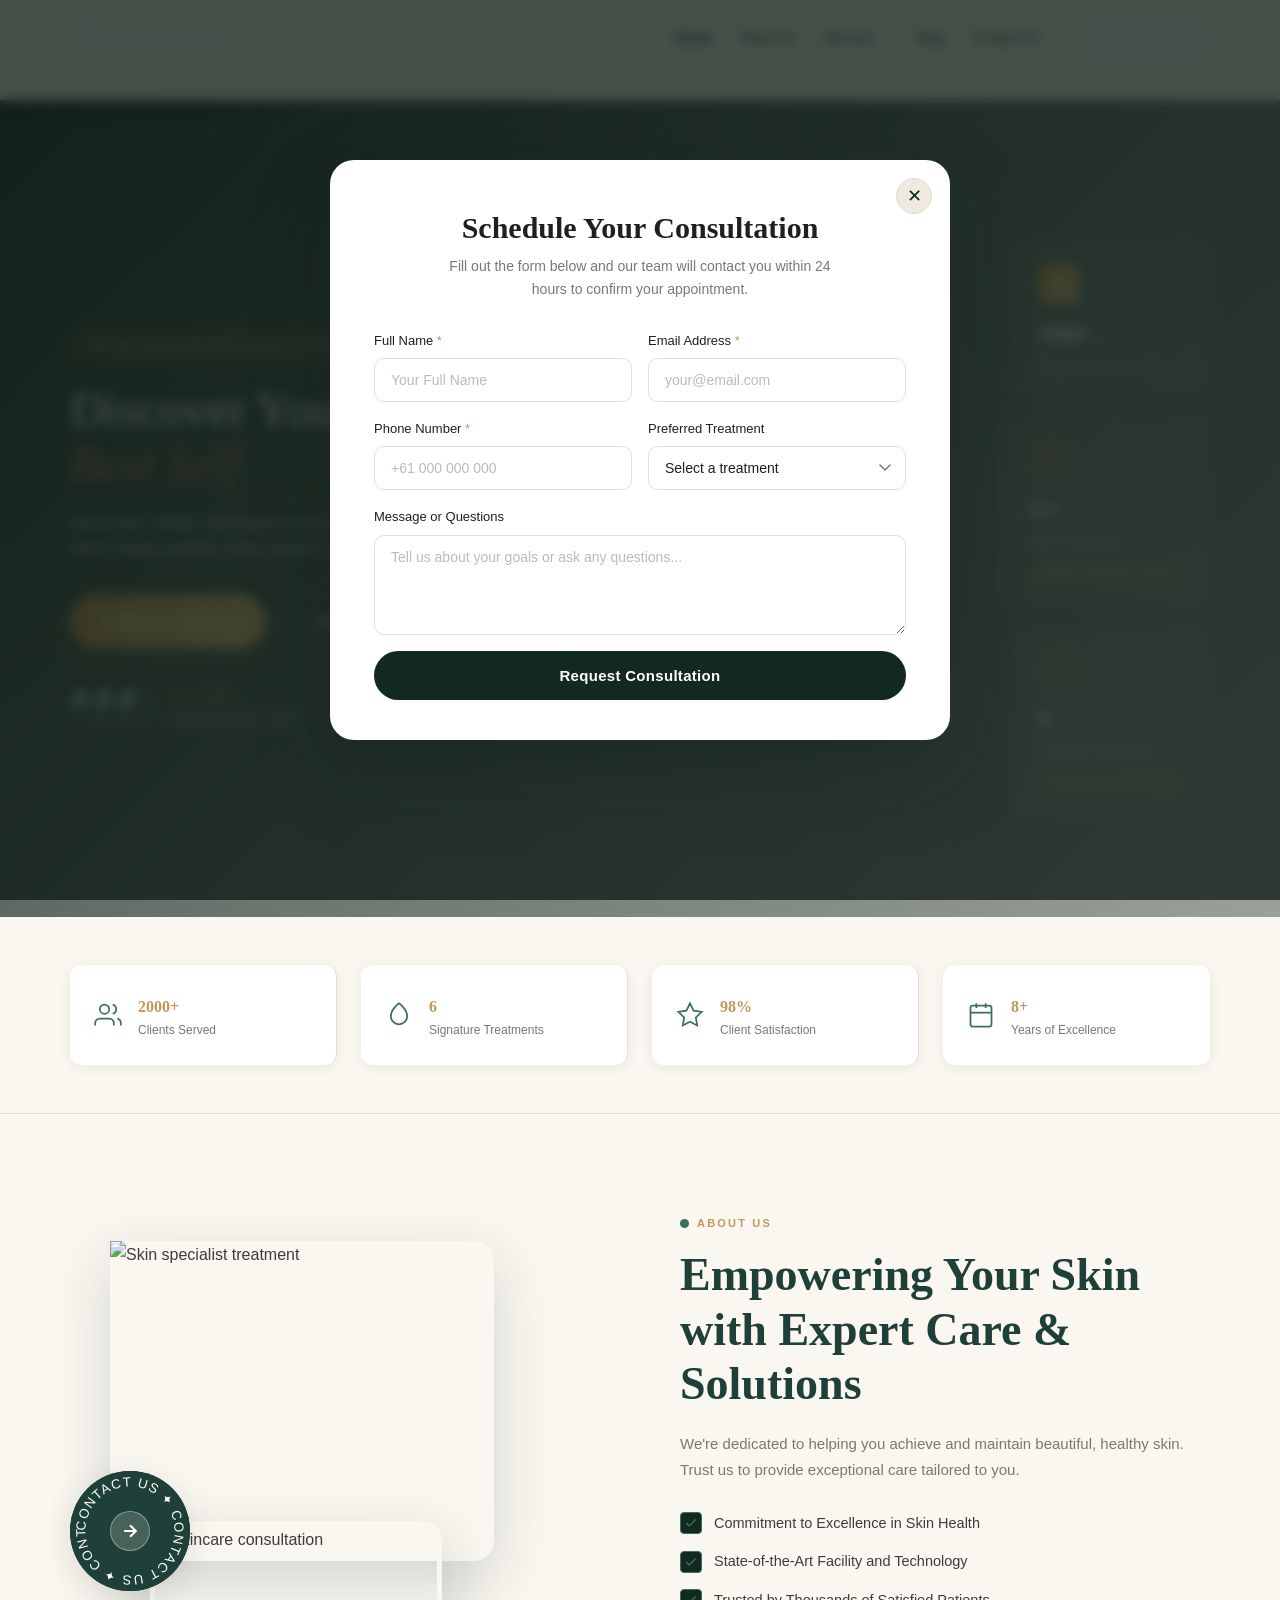
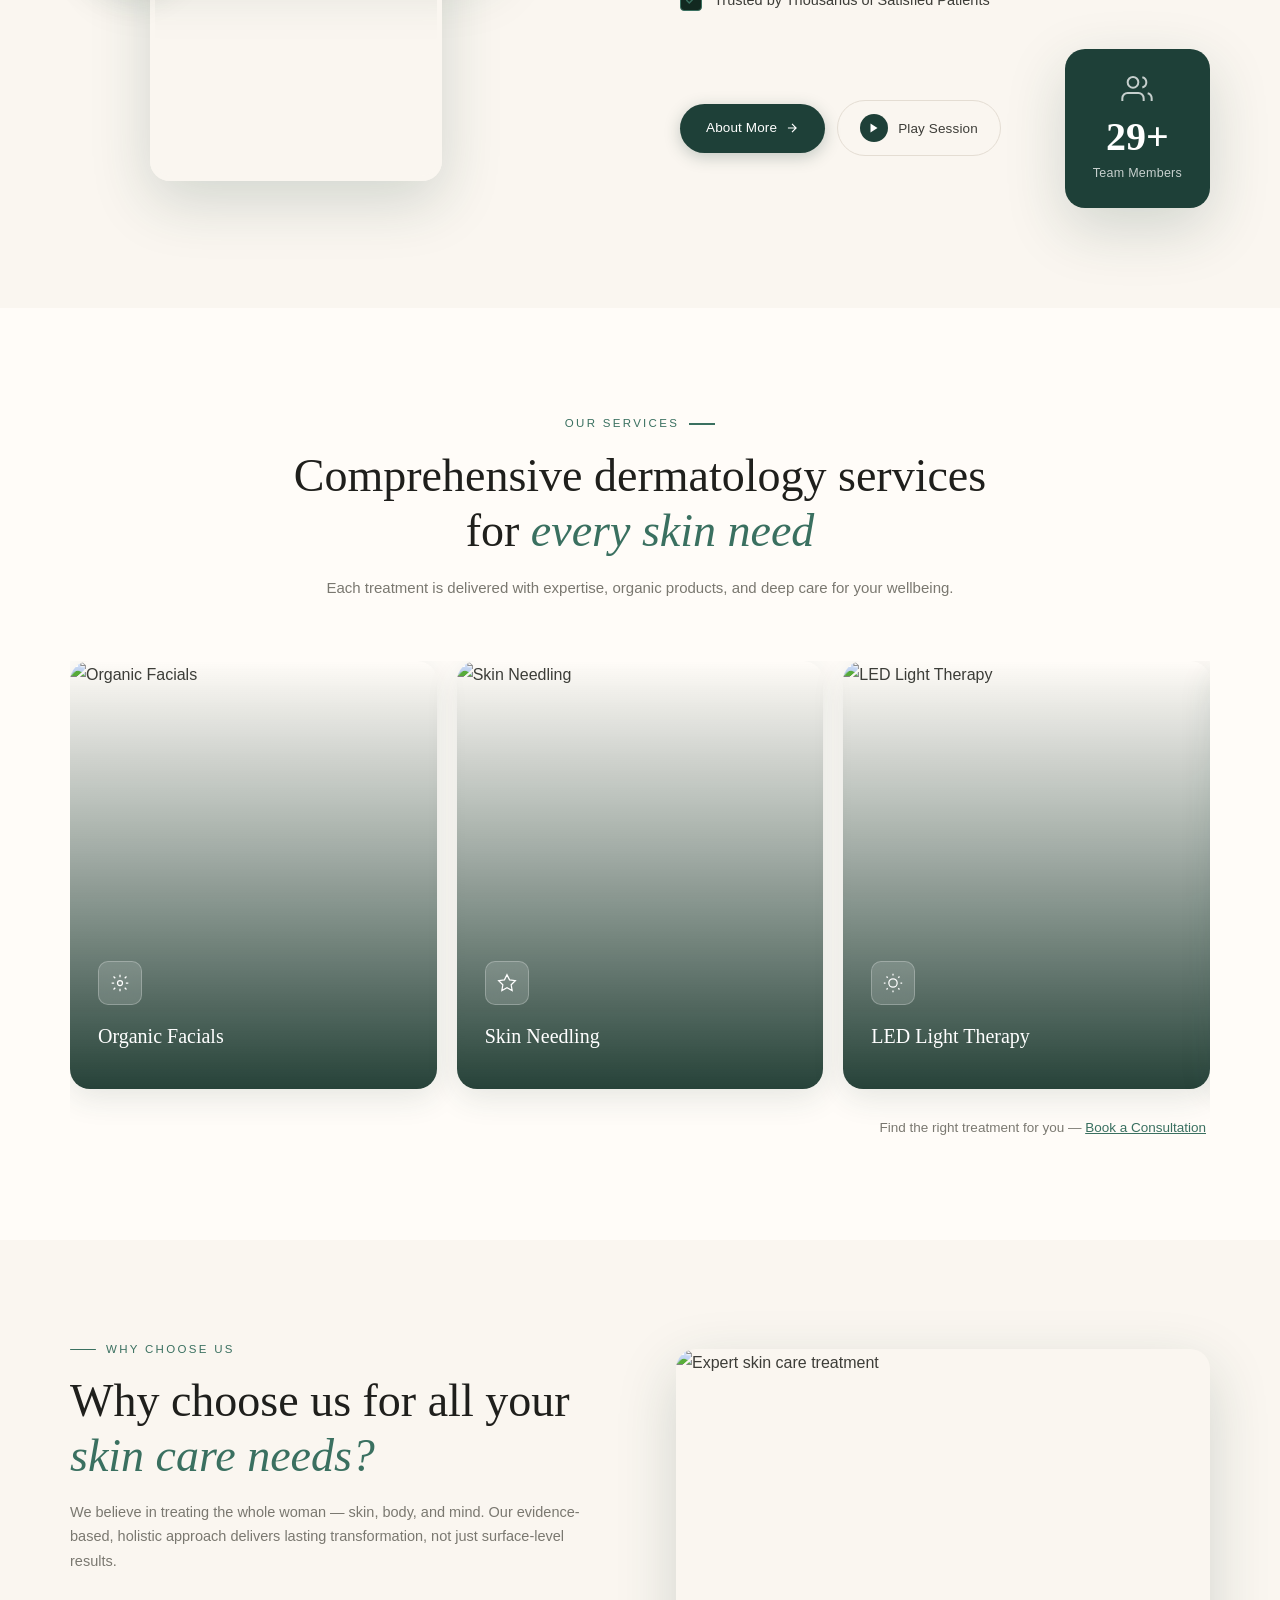
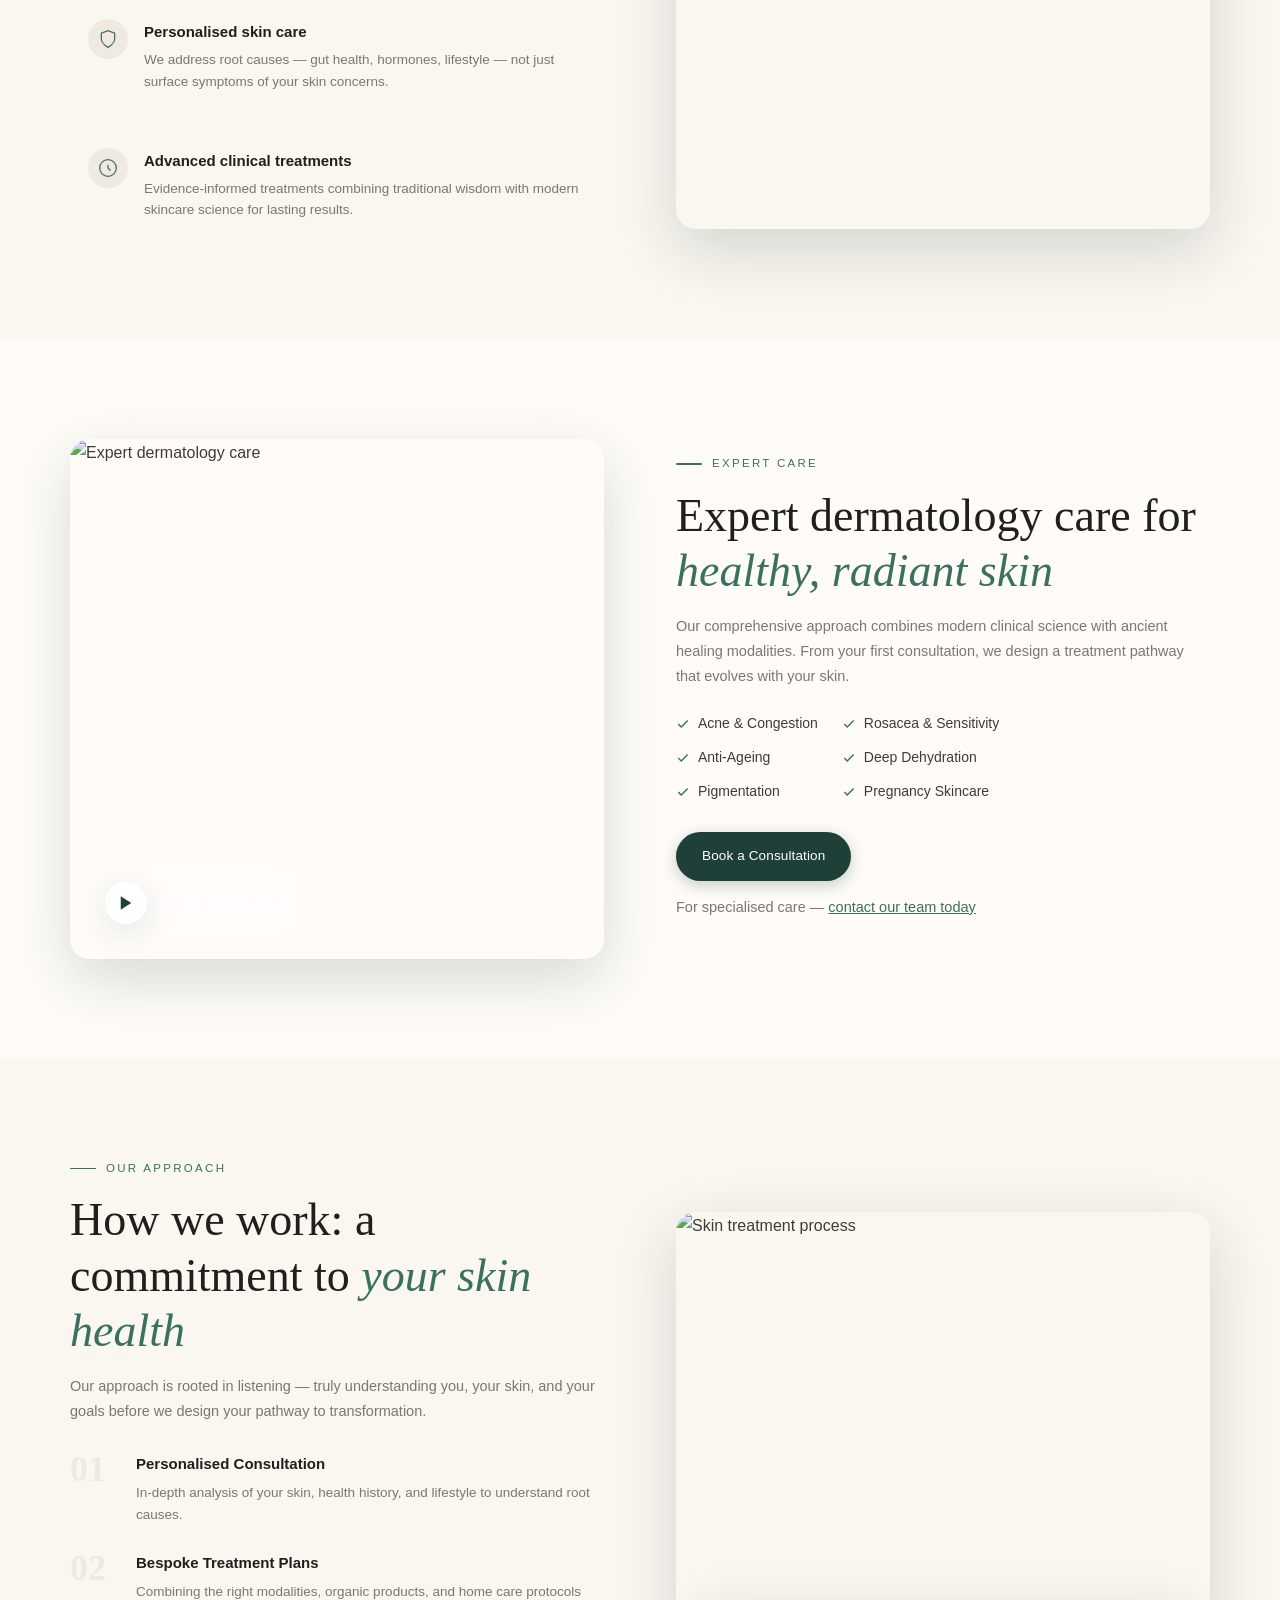
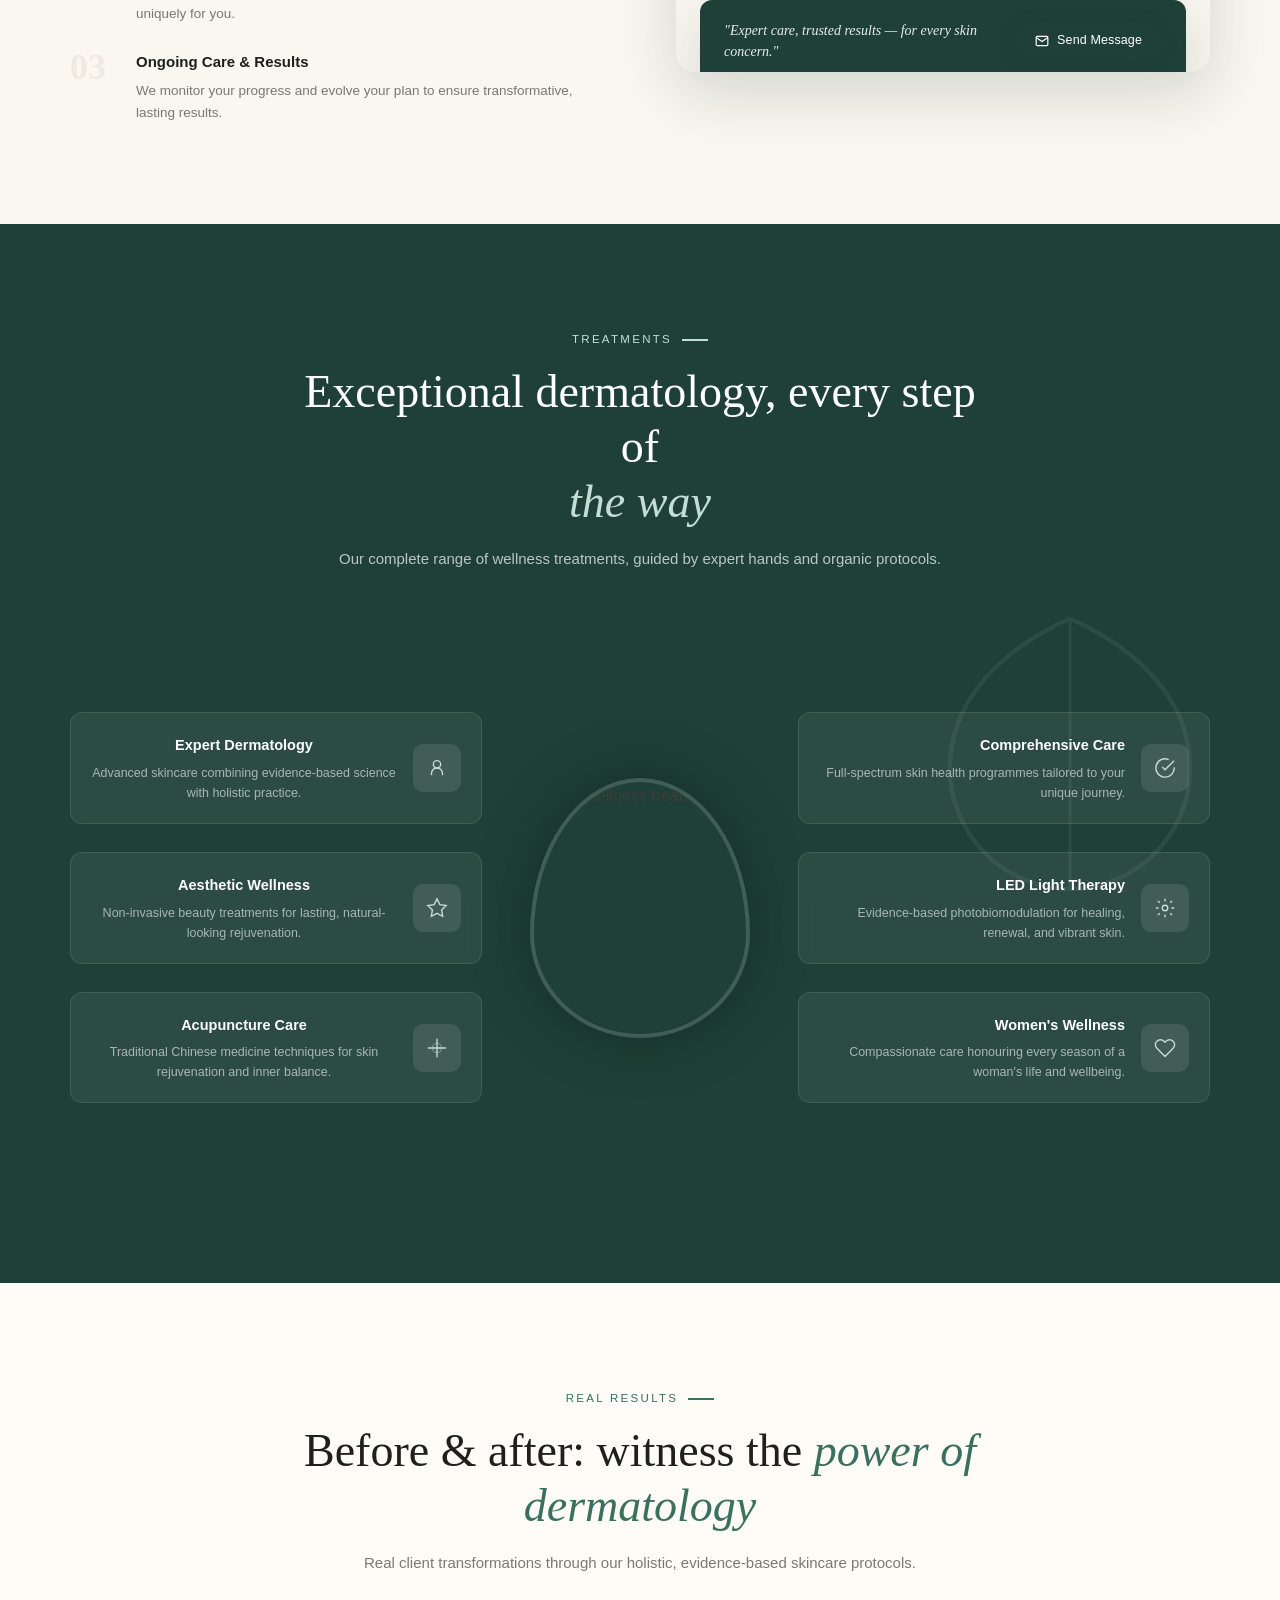
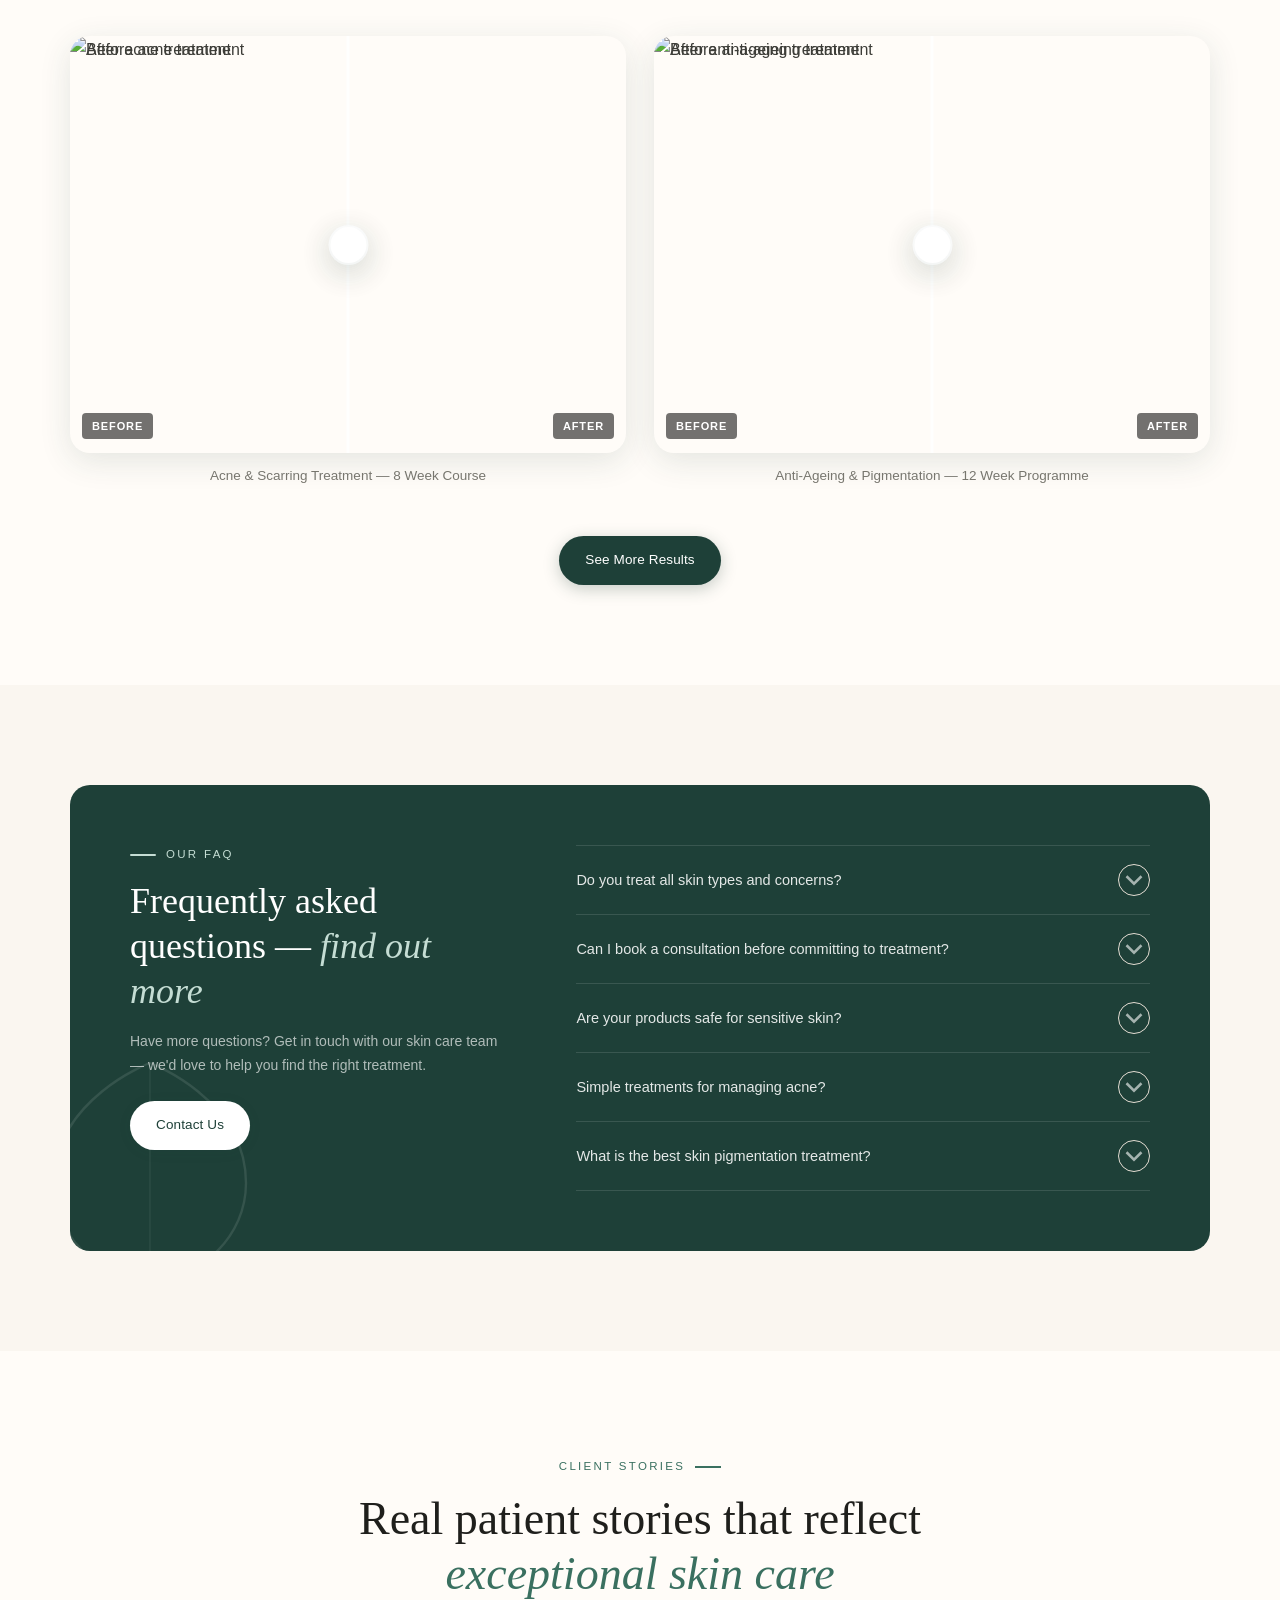
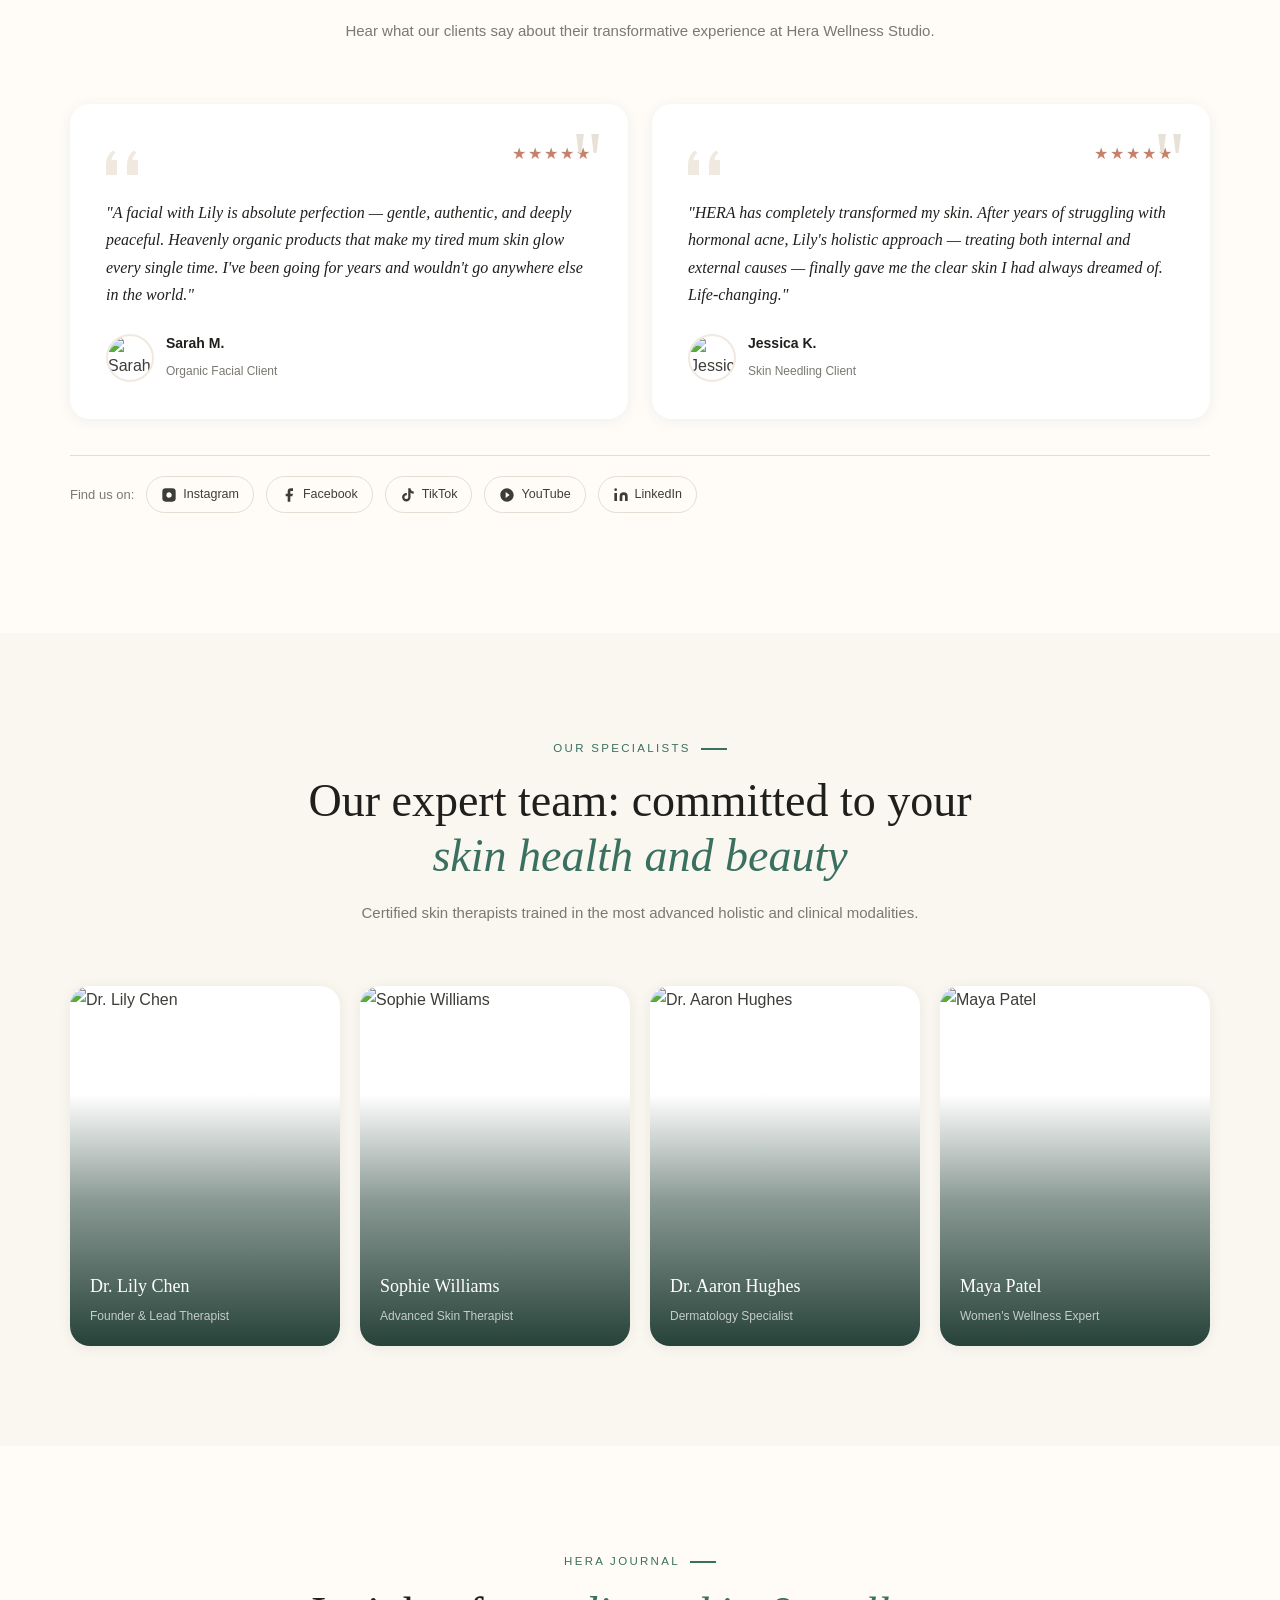
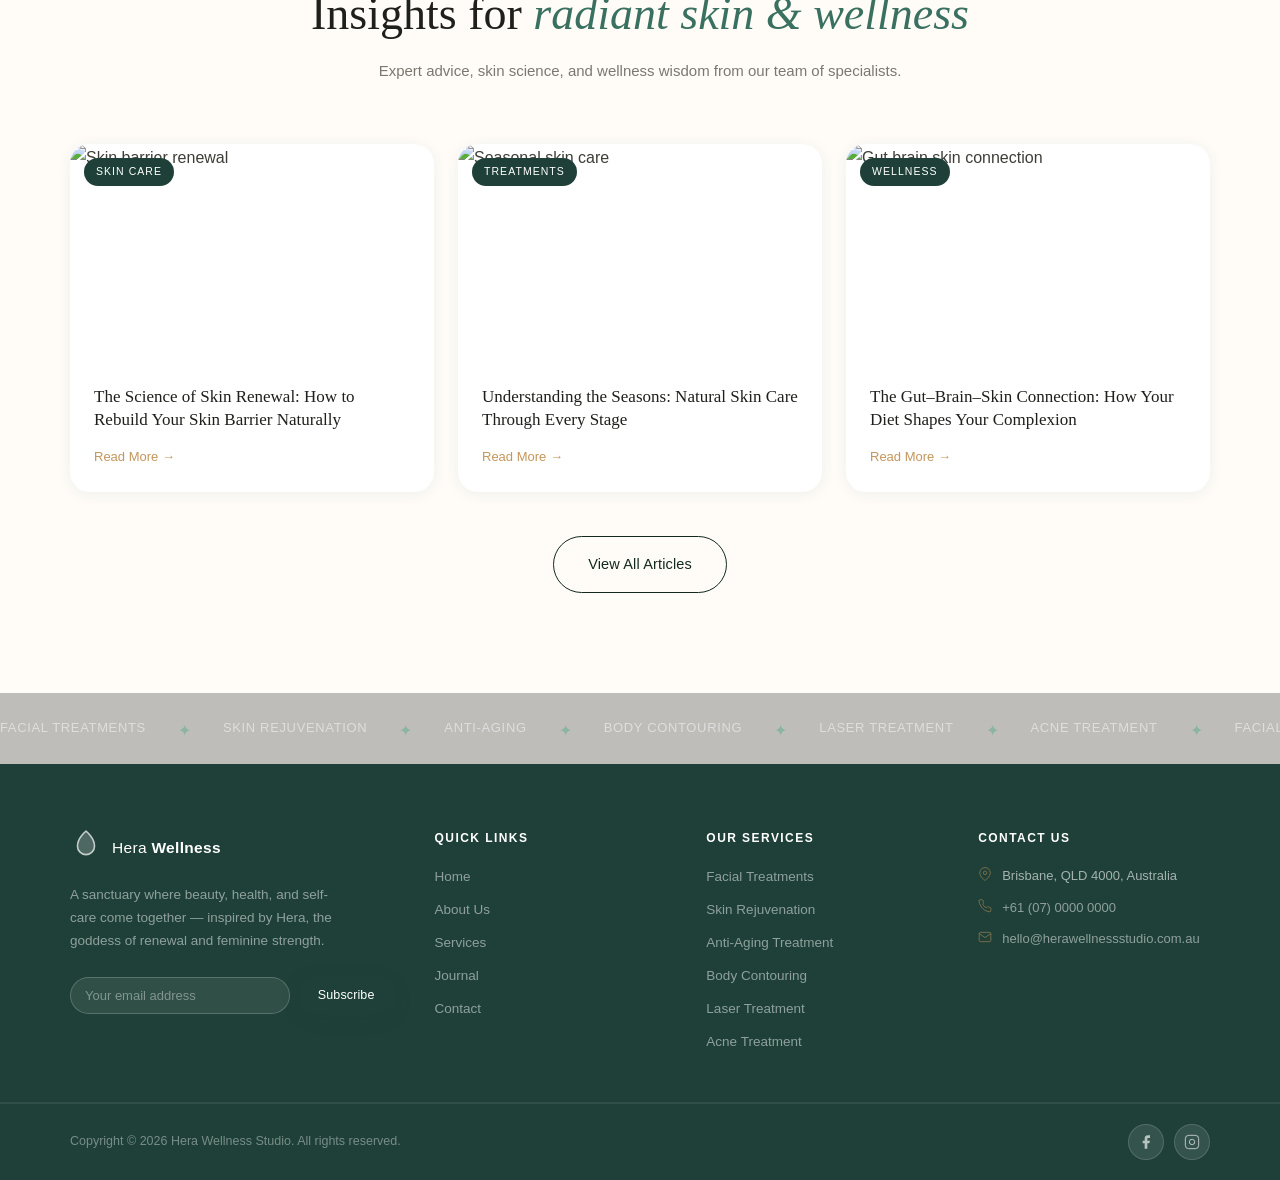
==== commit 9eb1cca2: "Update index.html" ====
--- a/index.html
+++ b/index.html
@@ -588,7 +588,38 @@
   <!-- ========================================
        BEFORE & AFTER — 2 large comparison images side by side
   ======================================== -->
-  <section class="ba section">
+
+  <section class="ba section" aria-labelledby="ba-heading">
+  <div class="container">
+    <div class="section-header reveal-up">
+      <span class="eyebrow">Real Results</span>
+      <h2 class="section-title" id="ba-heading">Before &amp; after: witness the <em>power of dermatology</em></h2>
+      <p class="section-desc">Real client transformations through our holistic, evidence-based skincare protocols.</p>
+    </div>
+    <div class="ba__grid">
+      <div class="ba__comparison reveal-left">
+        <div class="ba__slider-wrap" id="baSlider1" role="img" aria-label="Before and after acne treatment">
+          <div class="ba__img ba__img--before"><img src="https://images.unsplash.com/photo-1508214751196-bcfd4ca60f91?w=600&h=420&q=80&fit=crop&crop=face" alt="Before acne treatment" width="600" height="420" loading="lazy"/></div>
+          <div class="ba__img ba__img--after"><img src="https://images.unsplash.com/photo-1534528741775-53994a69daeb?w=600&h=420&q=80&fit=crop&crop=face" alt="After acne treatment" width="600" height="420" loading="lazy"/></div>
+          <div class="ba__divider" id="baDivider1"><div class="ba__handle"><svg width="18" height="18" viewBox="0 0 24 24" fill="none" stroke="currentColor" stroke-width="2" aria-hidden="true"><path d="M21 12H3M8 7l-5 5 5 5M16 17l5-5-5-5"/></svg></div></div>
+          <span class="ba__tag ba__tag--b" aria-hidden="true">Before</span><span class="ba__tag ba__tag--a" aria-hidden="true">After</span>
+        </div>
+        <p>Acne &amp; Scarring Treatment — 8 Week Course</p>
+      </div>
+      <div class="ba__comparison reveal-right">
+        <div class="ba__slider-wrap" id="baSlider2" role="img" aria-label="Before and after anti-ageing treatment">
+          <div class="ba__img ba__img--before"><img src="https://images.unsplash.com/photo-1531746020798-e6953c6e8e04?w=600&h=420&q=80&fit=crop&crop=face" alt="Before anti-ageing treatment" width="600" height="420" loading="lazy"/></div>
+          <div class="ba__img ba__img--after"><img src="https://images.unsplash.com/photo-1494790108377-be9c29b29330?w=600&h=420&q=80&fit=crop&crop=face" alt="After anti-ageing treatment" width="600" height="420" loading="lazy"/></div>
+          <div class="ba__divider" id="baDivider2"><div class="ba__handle"><svg width="18" height="18" viewBox="0 0 24 24" fill="none" stroke="currentColor" stroke-width="2" aria-hidden="true"><path d="M21 12H3M8 7l-5 5 5 5M16 17l5-5-5-5"/></svg></div></div>
+          <span class="ba__tag ba__tag--b" aria-hidden="true">Before</span><span class="ba__tag ba__tag--a" aria-hidden="true">After</span>
+        </div>
+        <p>Anti-Ageing &amp; Pigmentation — 12 Week Programme</p>
+      </div>
+    </div>
+    <div class="section-cta reveal-up"><a href="#contact" class="btn btn--primary">See More Results</a></div>
+  </div>
+</section>
+  <!-- <section class="ba section">
     <div class="container">
       <div class="section-header reveal-up">
         <span class="eyebrow">Real Results</span>
@@ -640,7 +671,7 @@
         <a href="#contact" class="btn btn--primary">See More Results</a>
       </div>
     </div>
-  </section>
+  </section> -->
 
   <!-- ========================================
        FAQ — Dark green card, left heading, right accordion
@@ -981,4 +1012,4 @@
 
 <script src="script.js"></script>
 </body>
-</html>+</html>
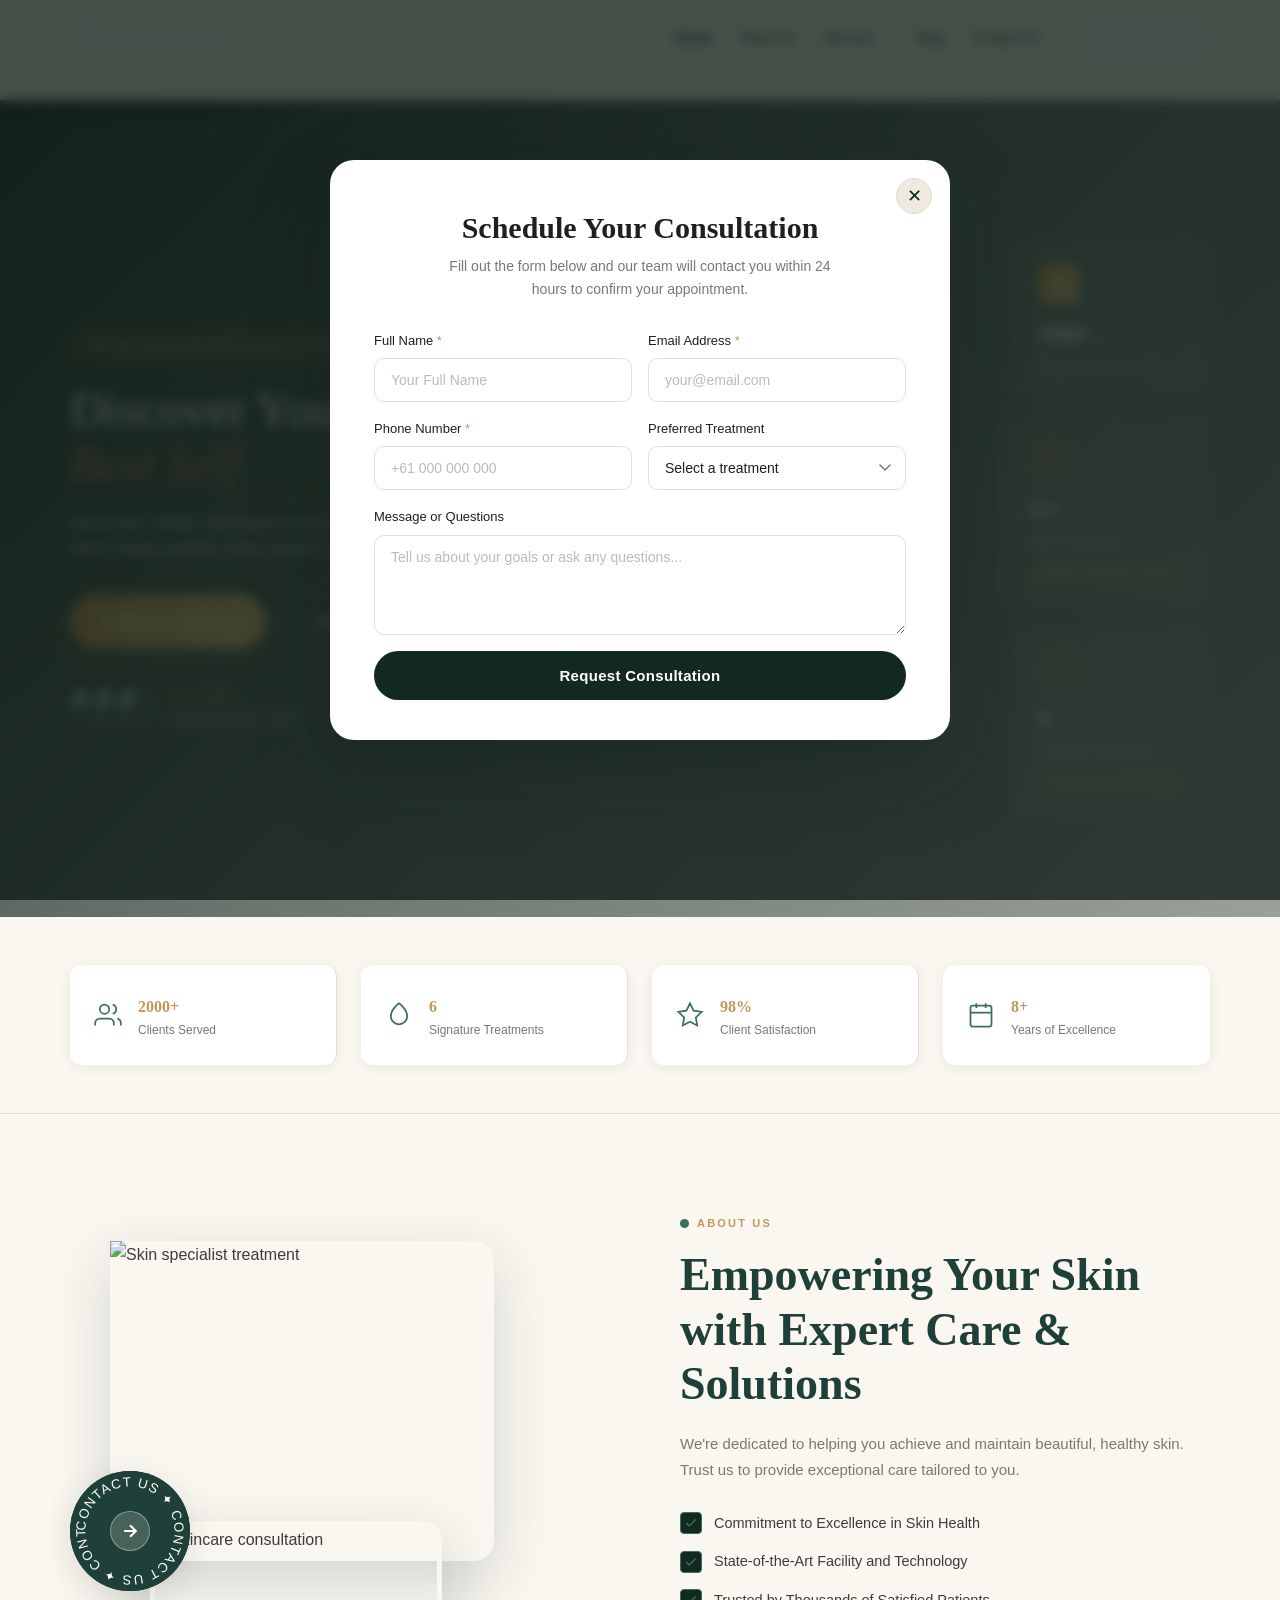
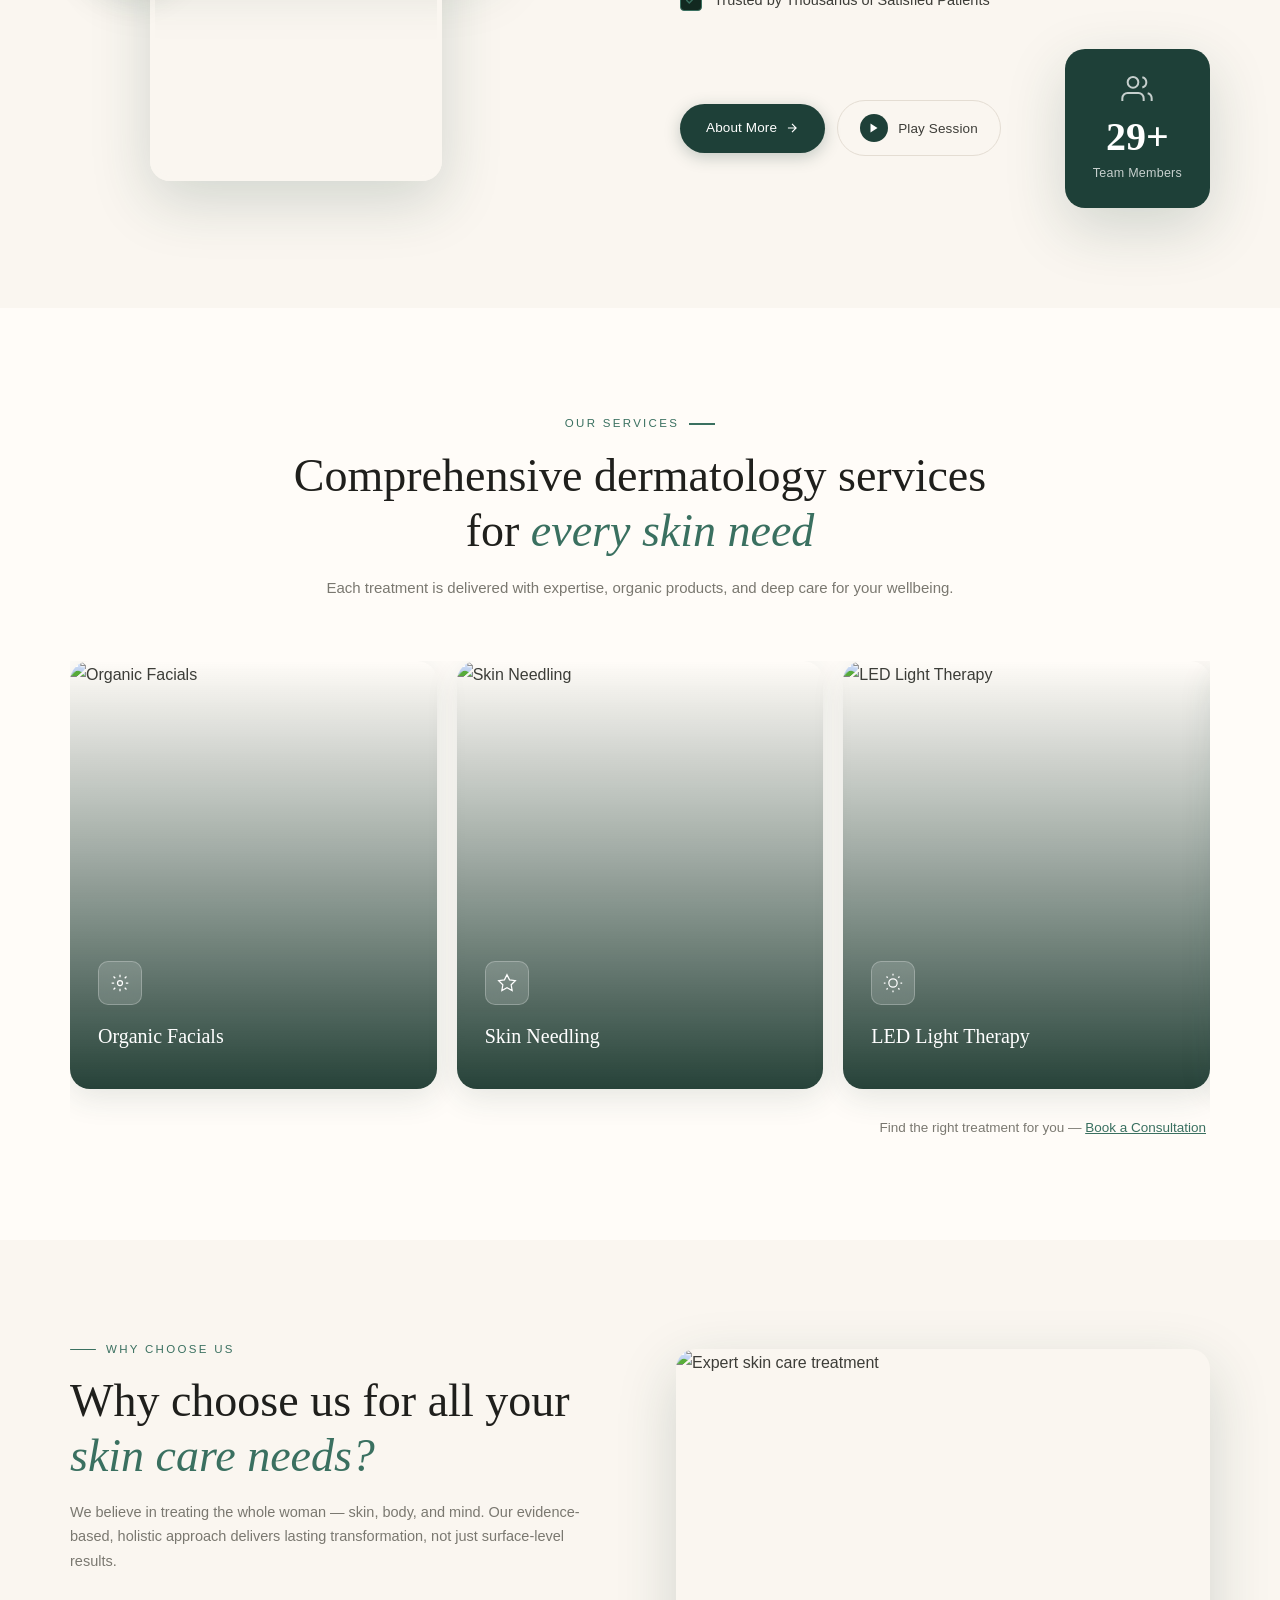
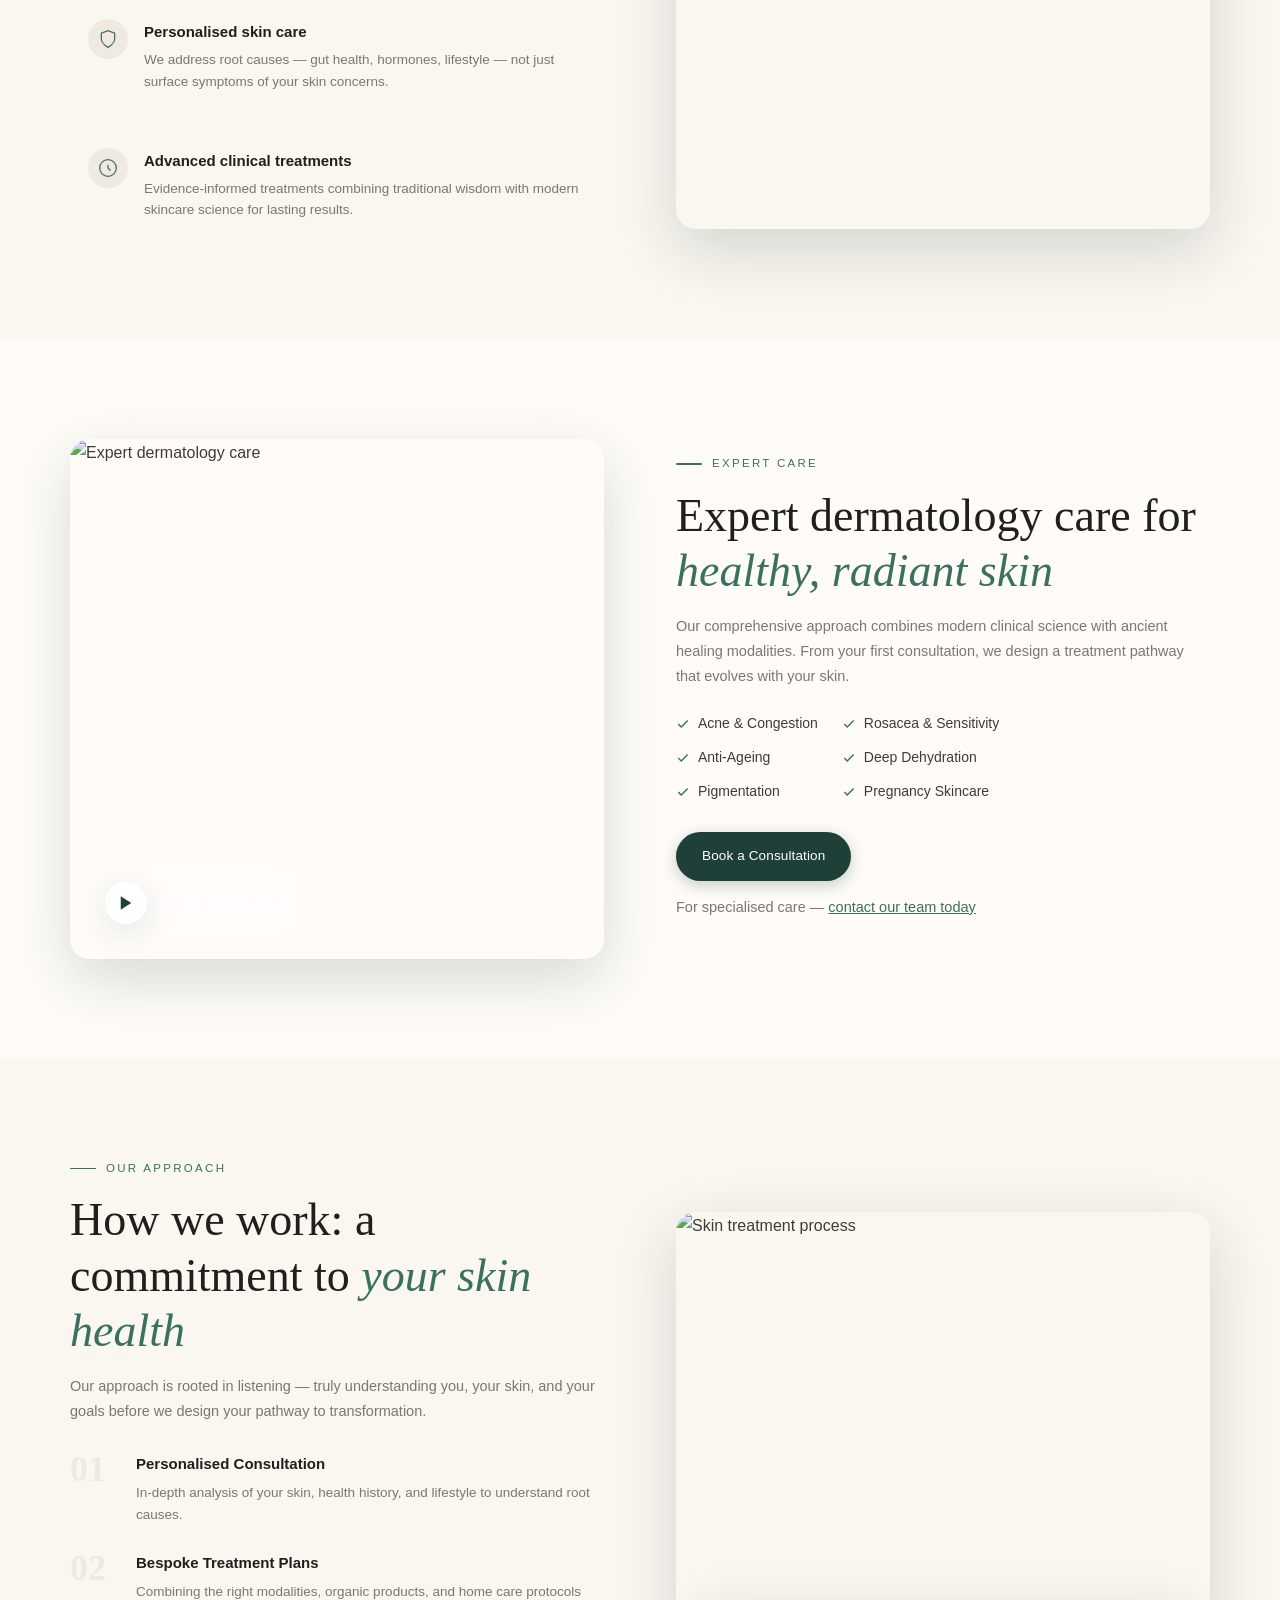
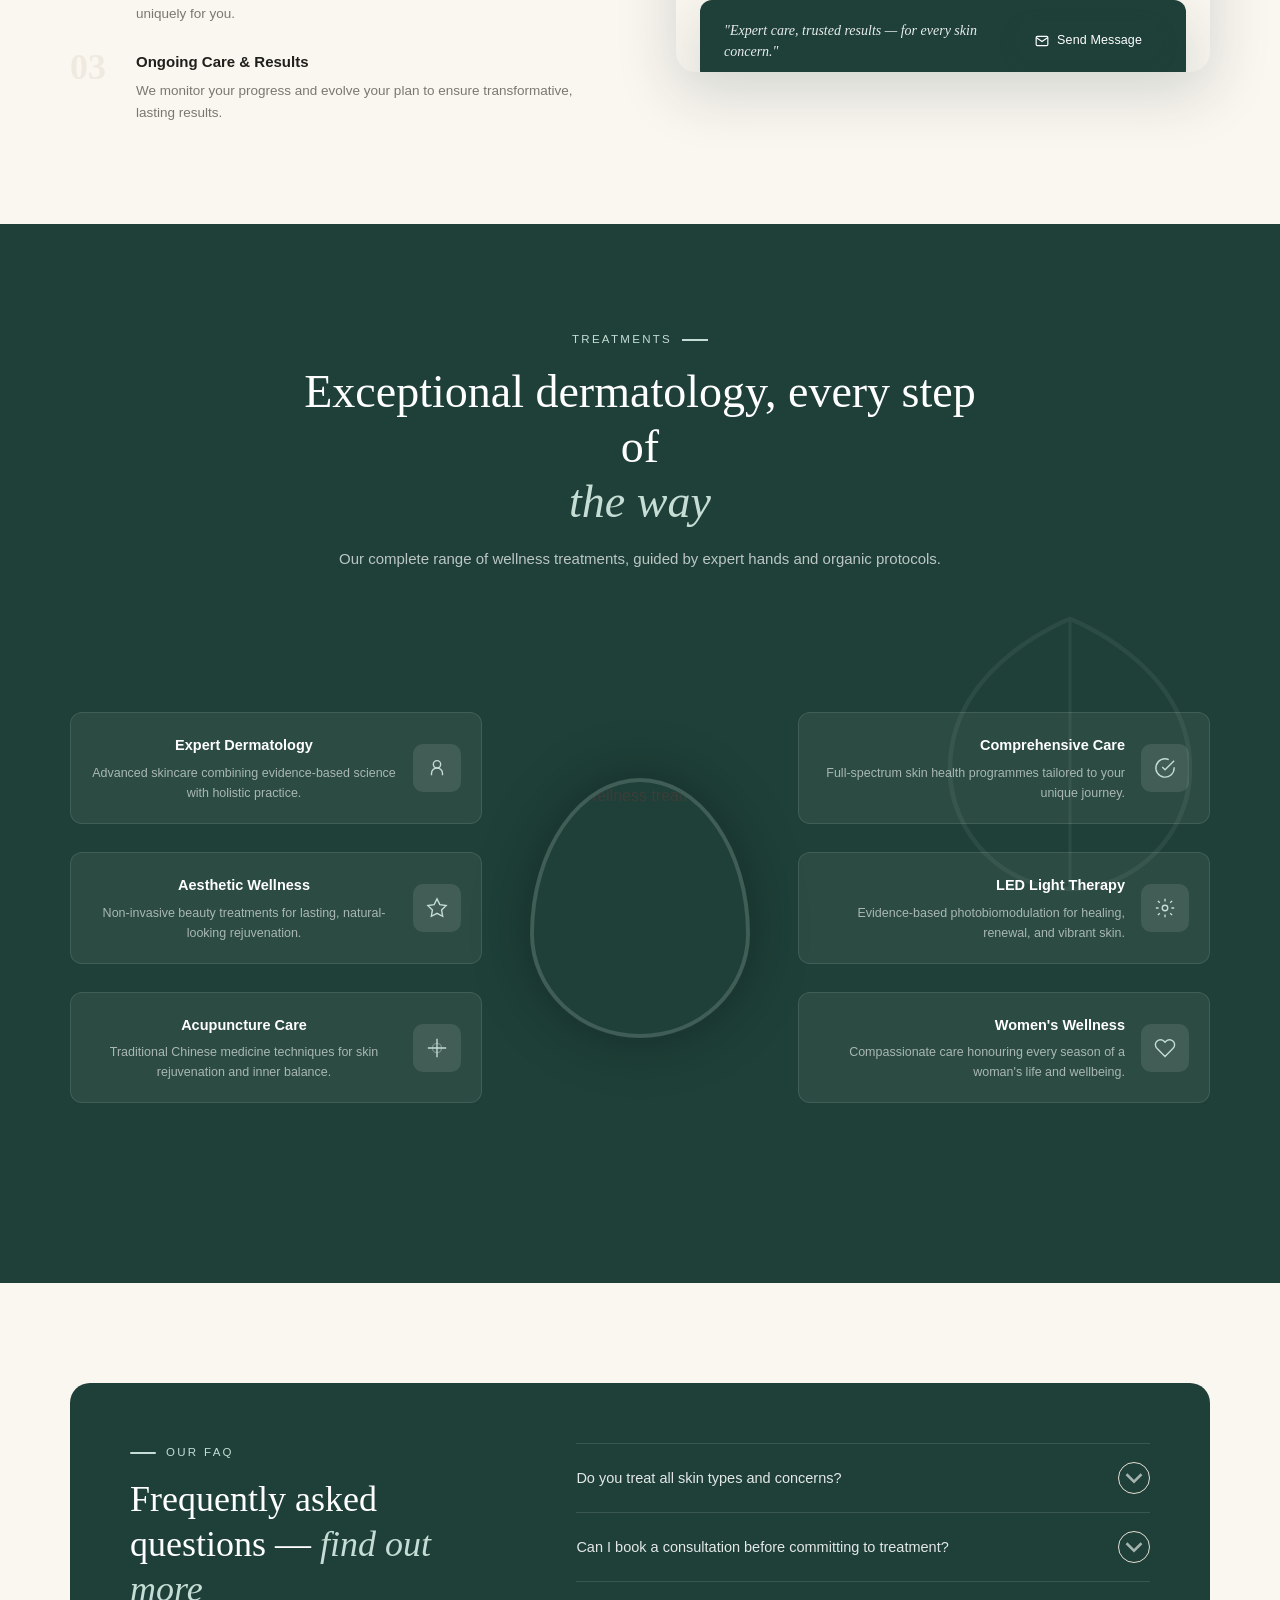
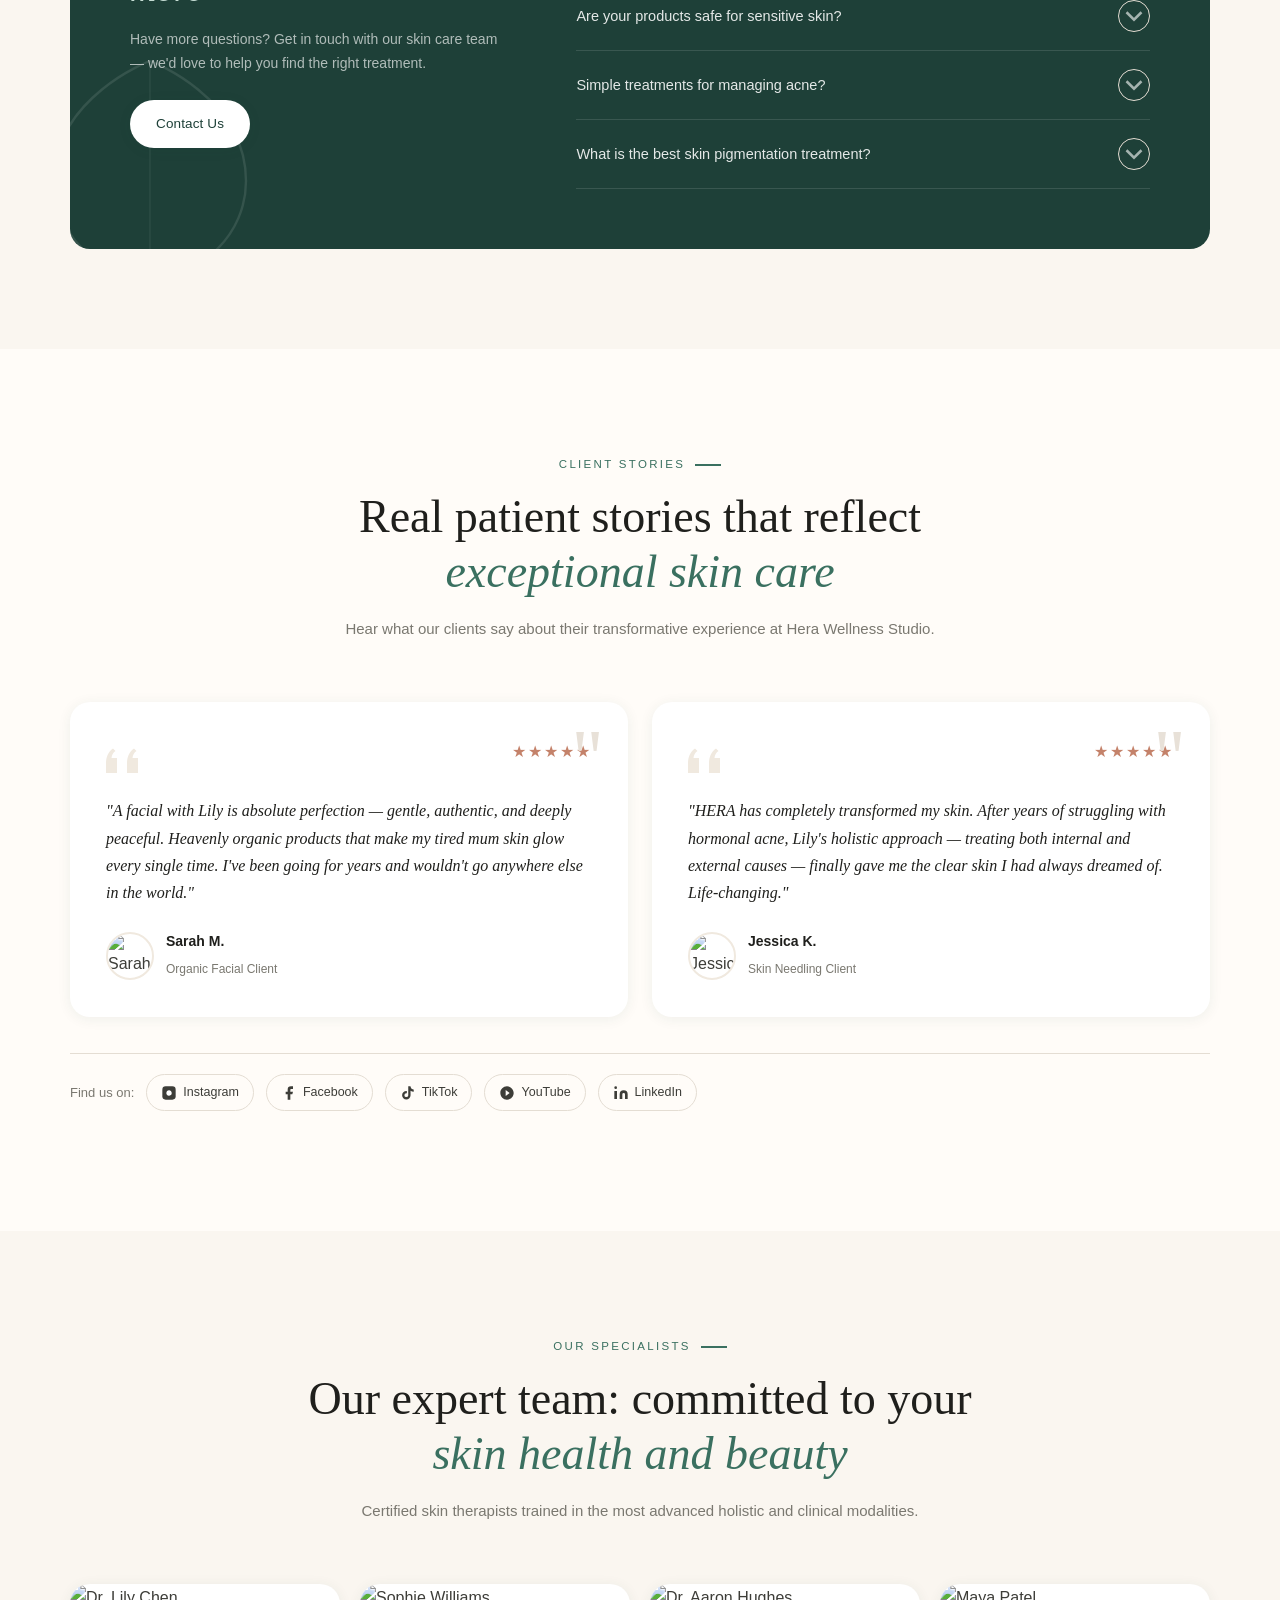
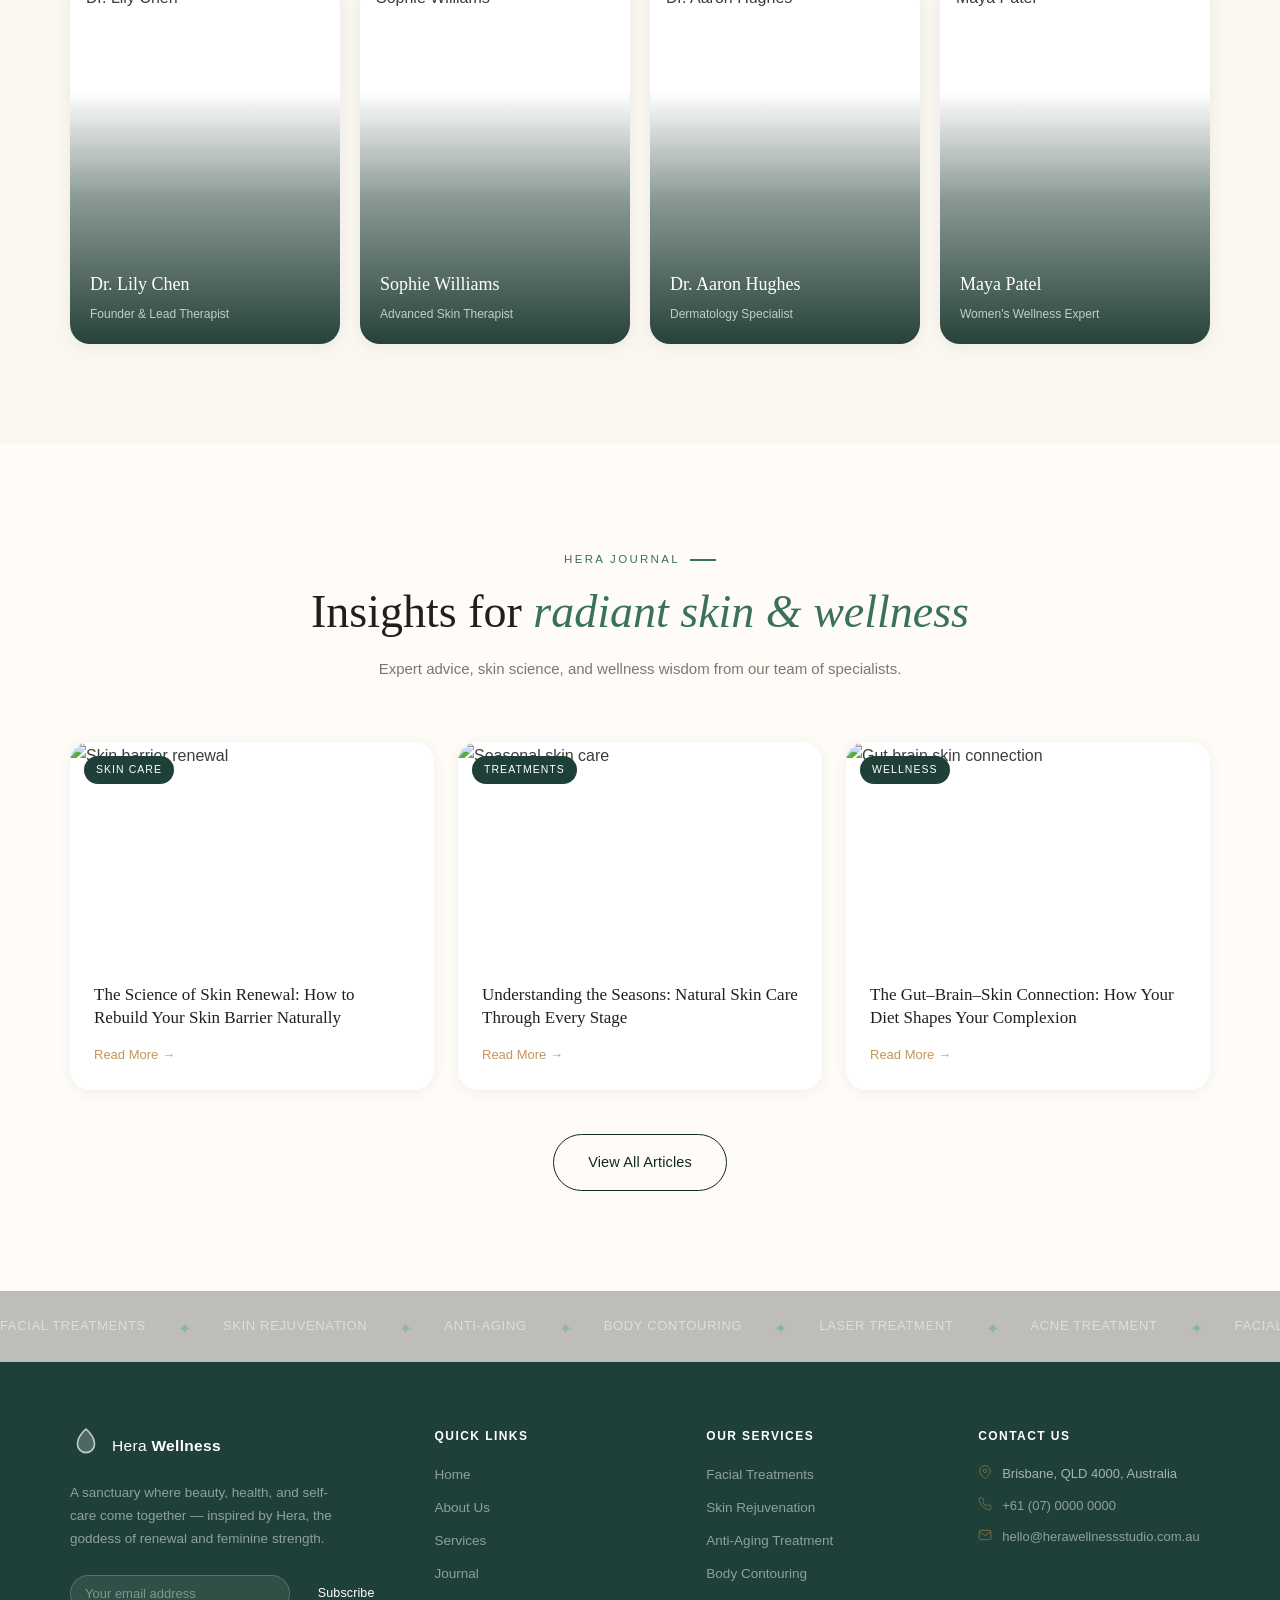
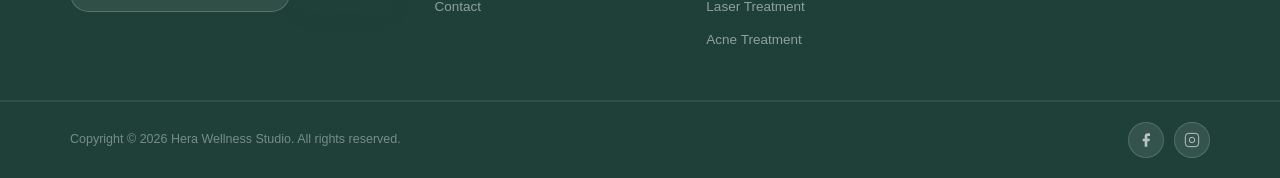
==== commit b5df546b: "Update index.html" ====
--- a/index.html
+++ b/index.html
@@ -589,7 +589,7 @@
        BEFORE & AFTER — 2 large comparison images side by side
   ======================================== -->
 
-  <section class="ba section" aria-labelledby="ba-heading">
+  <!-- <section class="ba section" aria-labelledby="ba-heading">
   <div class="container">
     <div class="section-header reveal-up">
       <span class="eyebrow">Real Results</span>
@@ -618,7 +618,7 @@
     </div>
     <div class="section-cta reveal-up"><a href="#contact" class="btn btn--primary">See More Results</a></div>
   </div>
-</section>
+</section> -->
   <!-- <section class="ba section">
     <div class="container">
       <div class="section-header reveal-up">
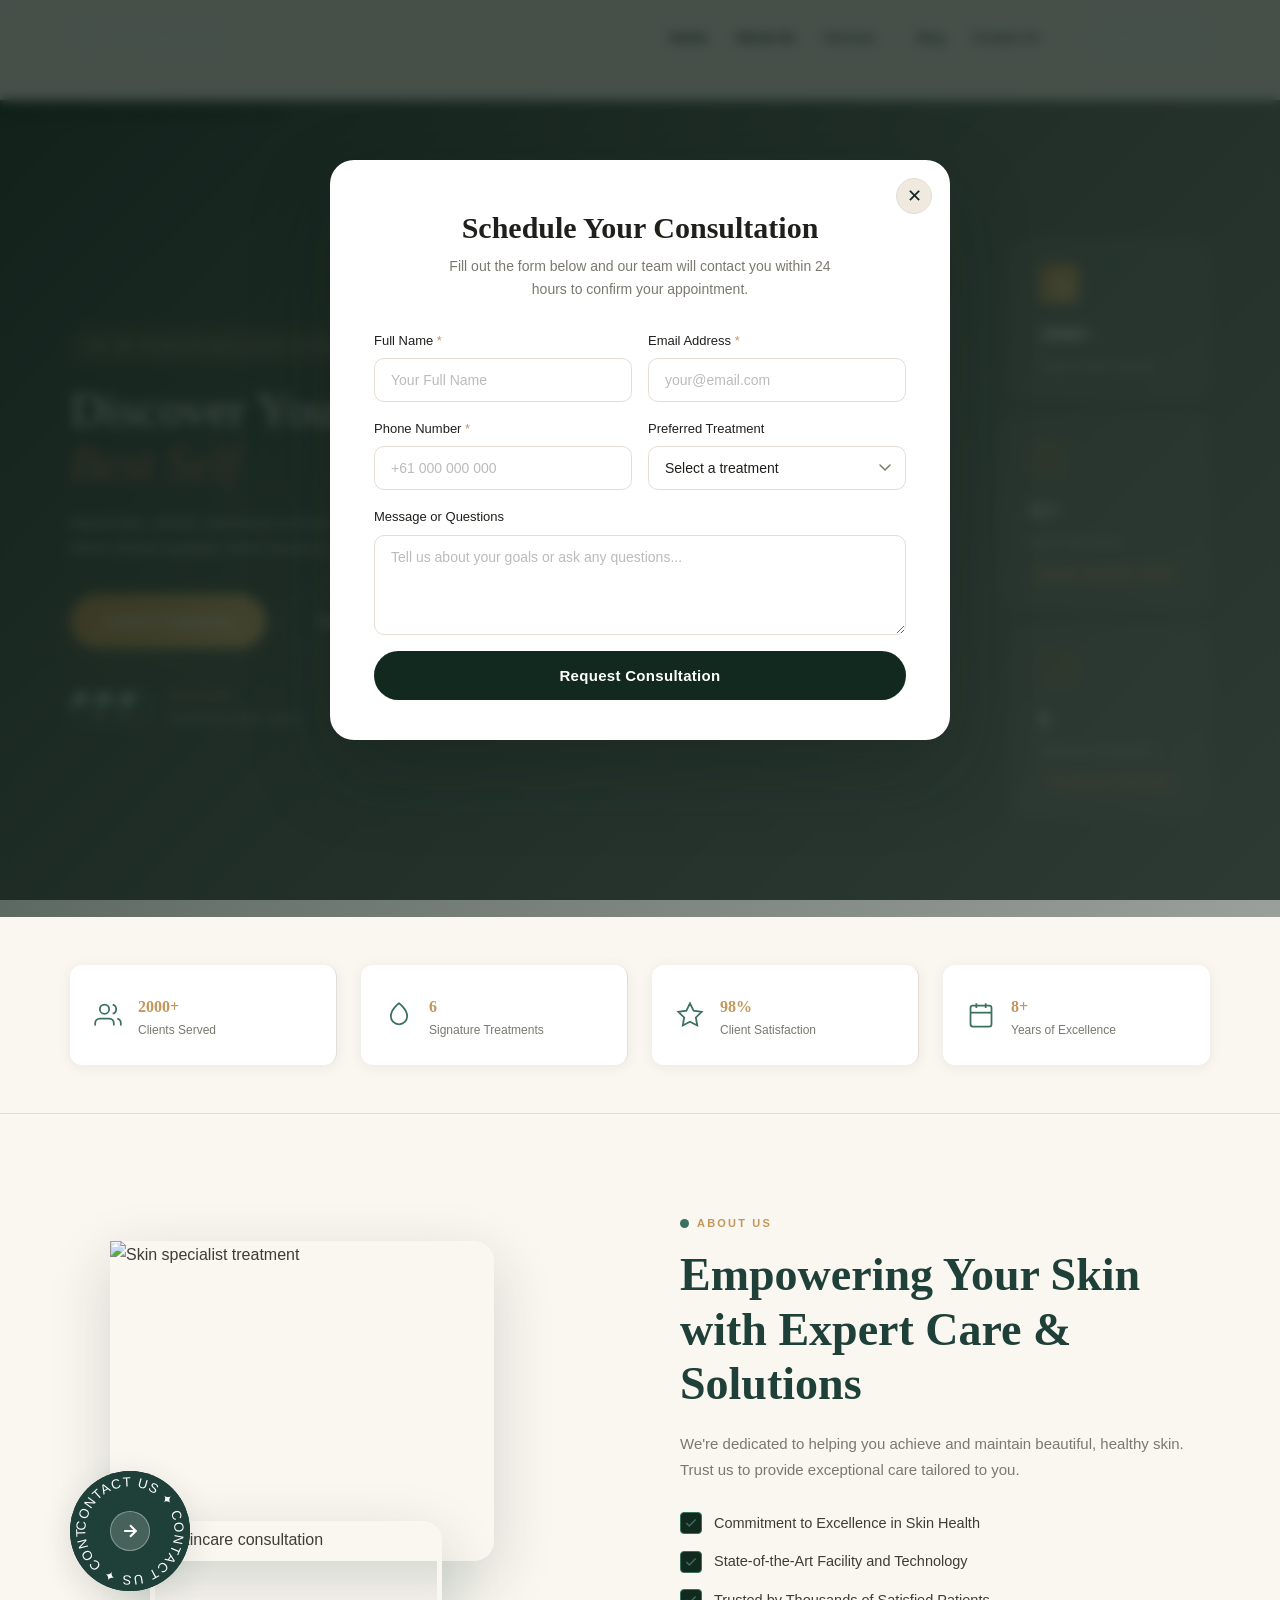
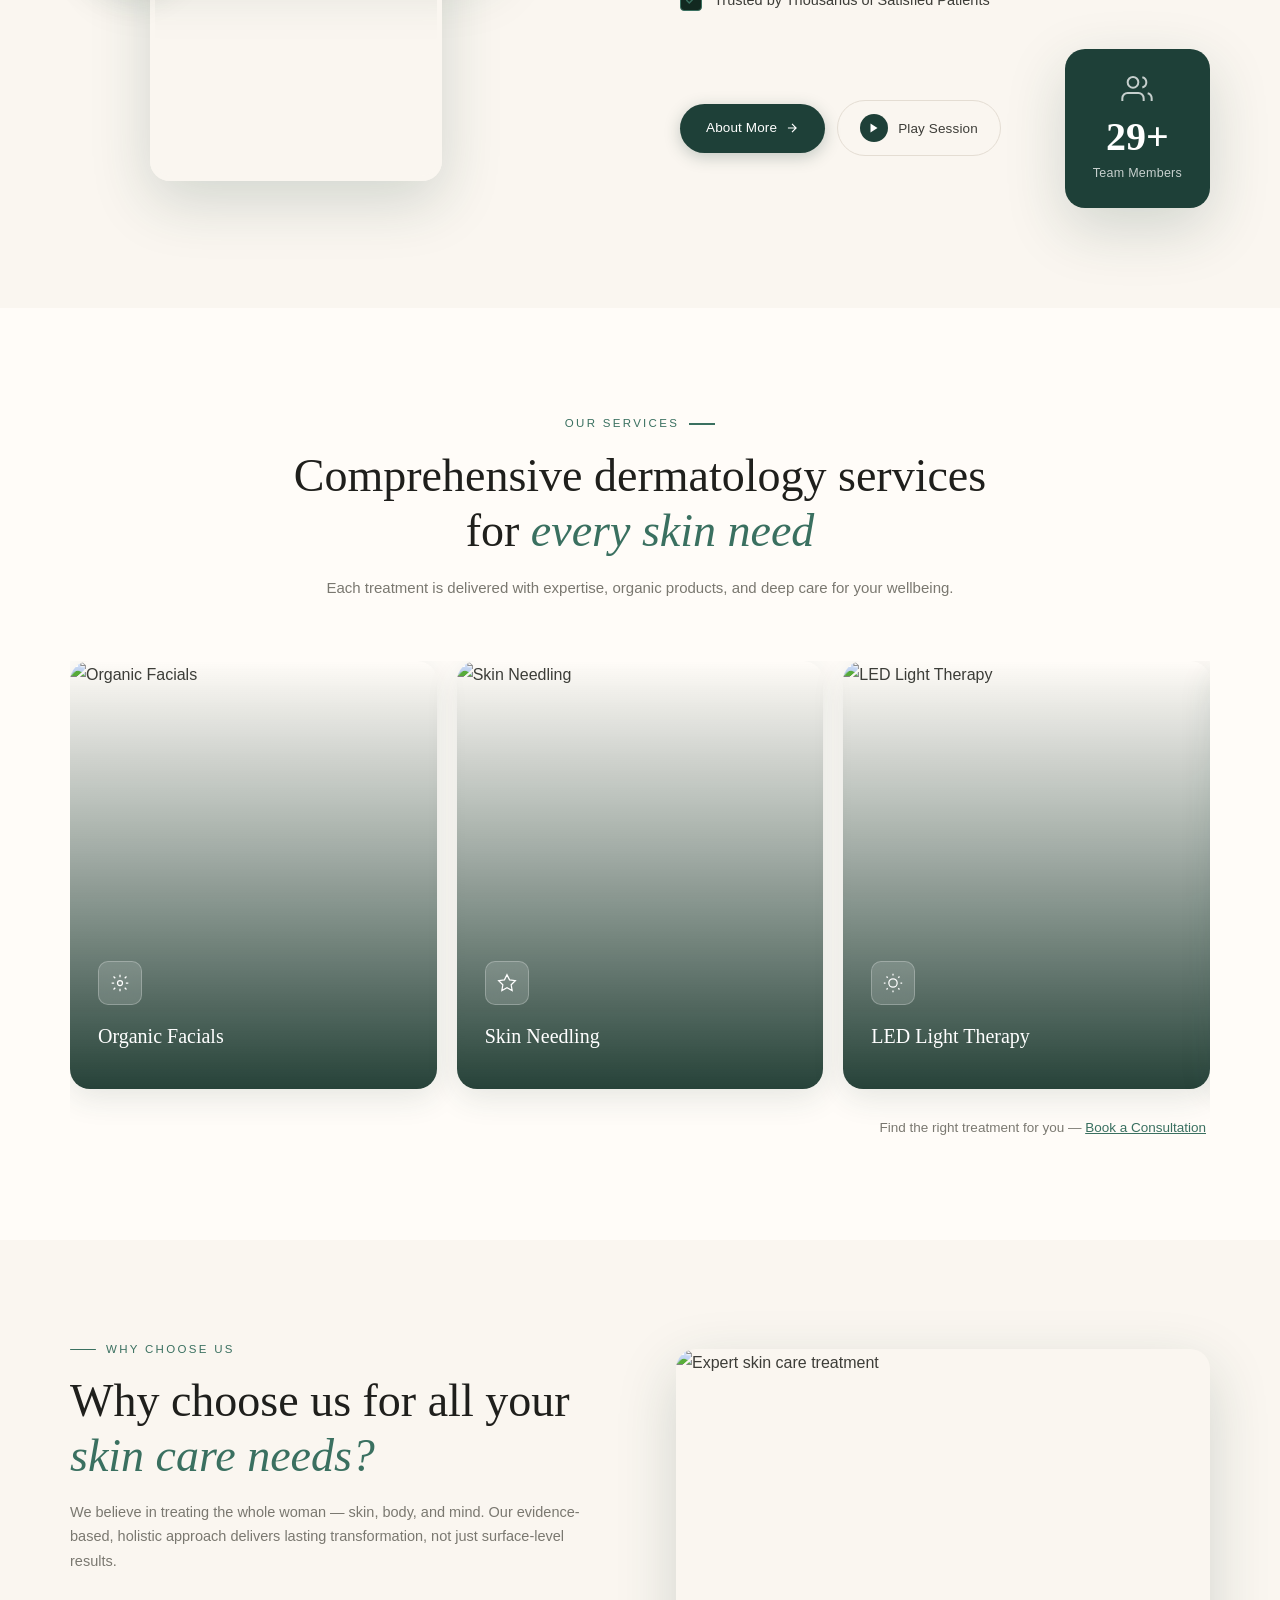
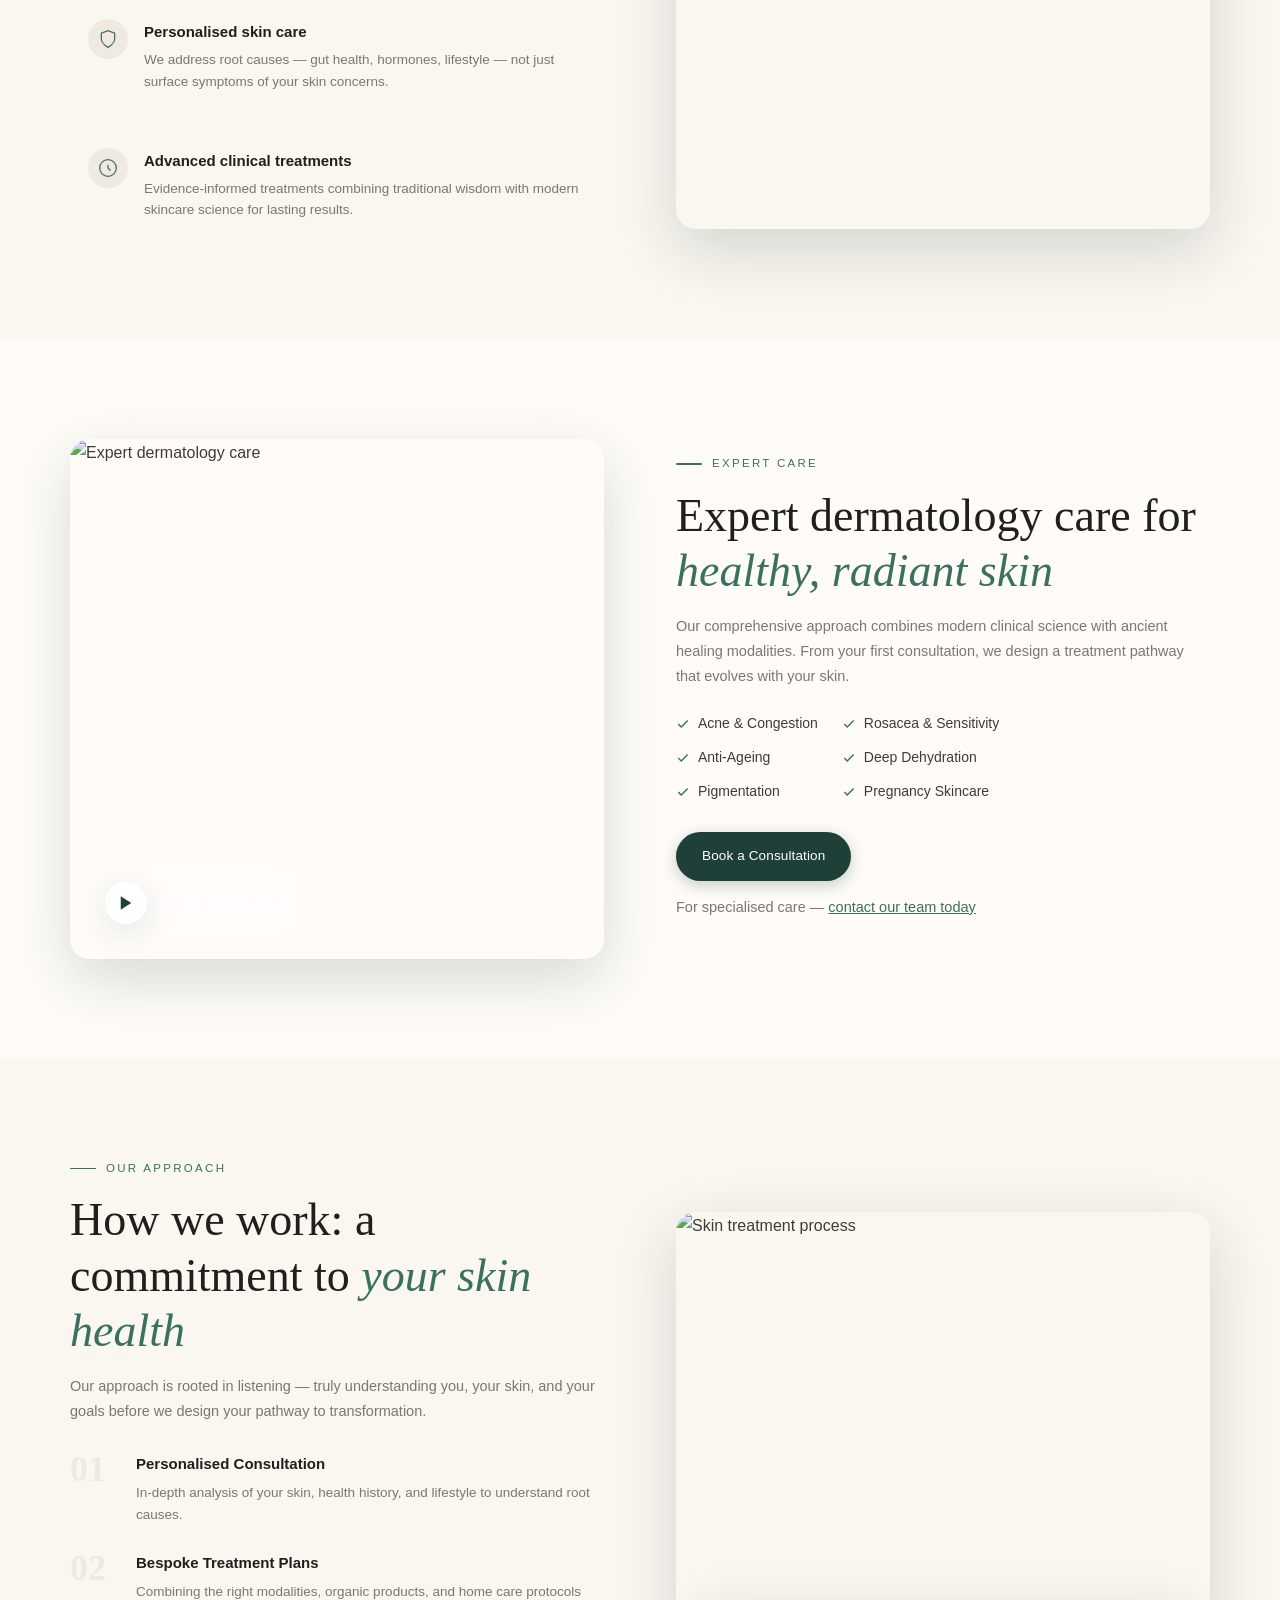
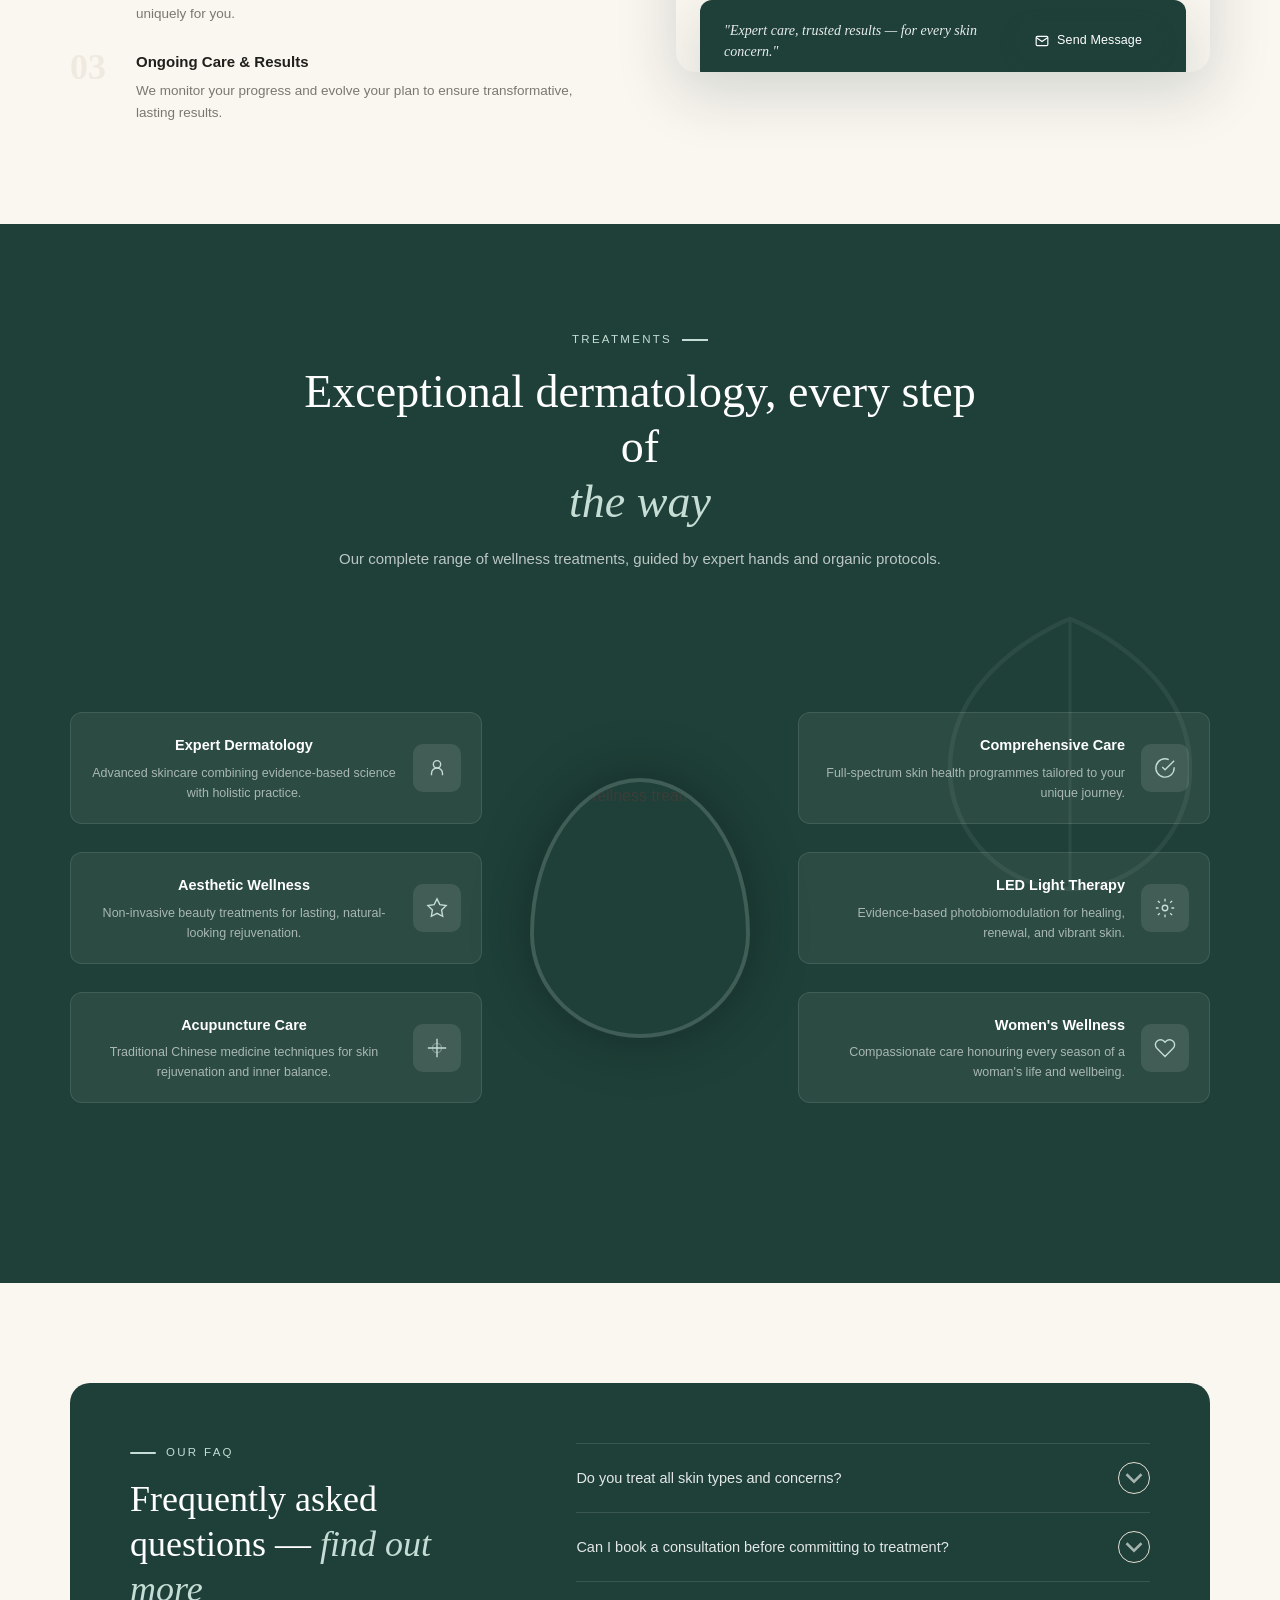
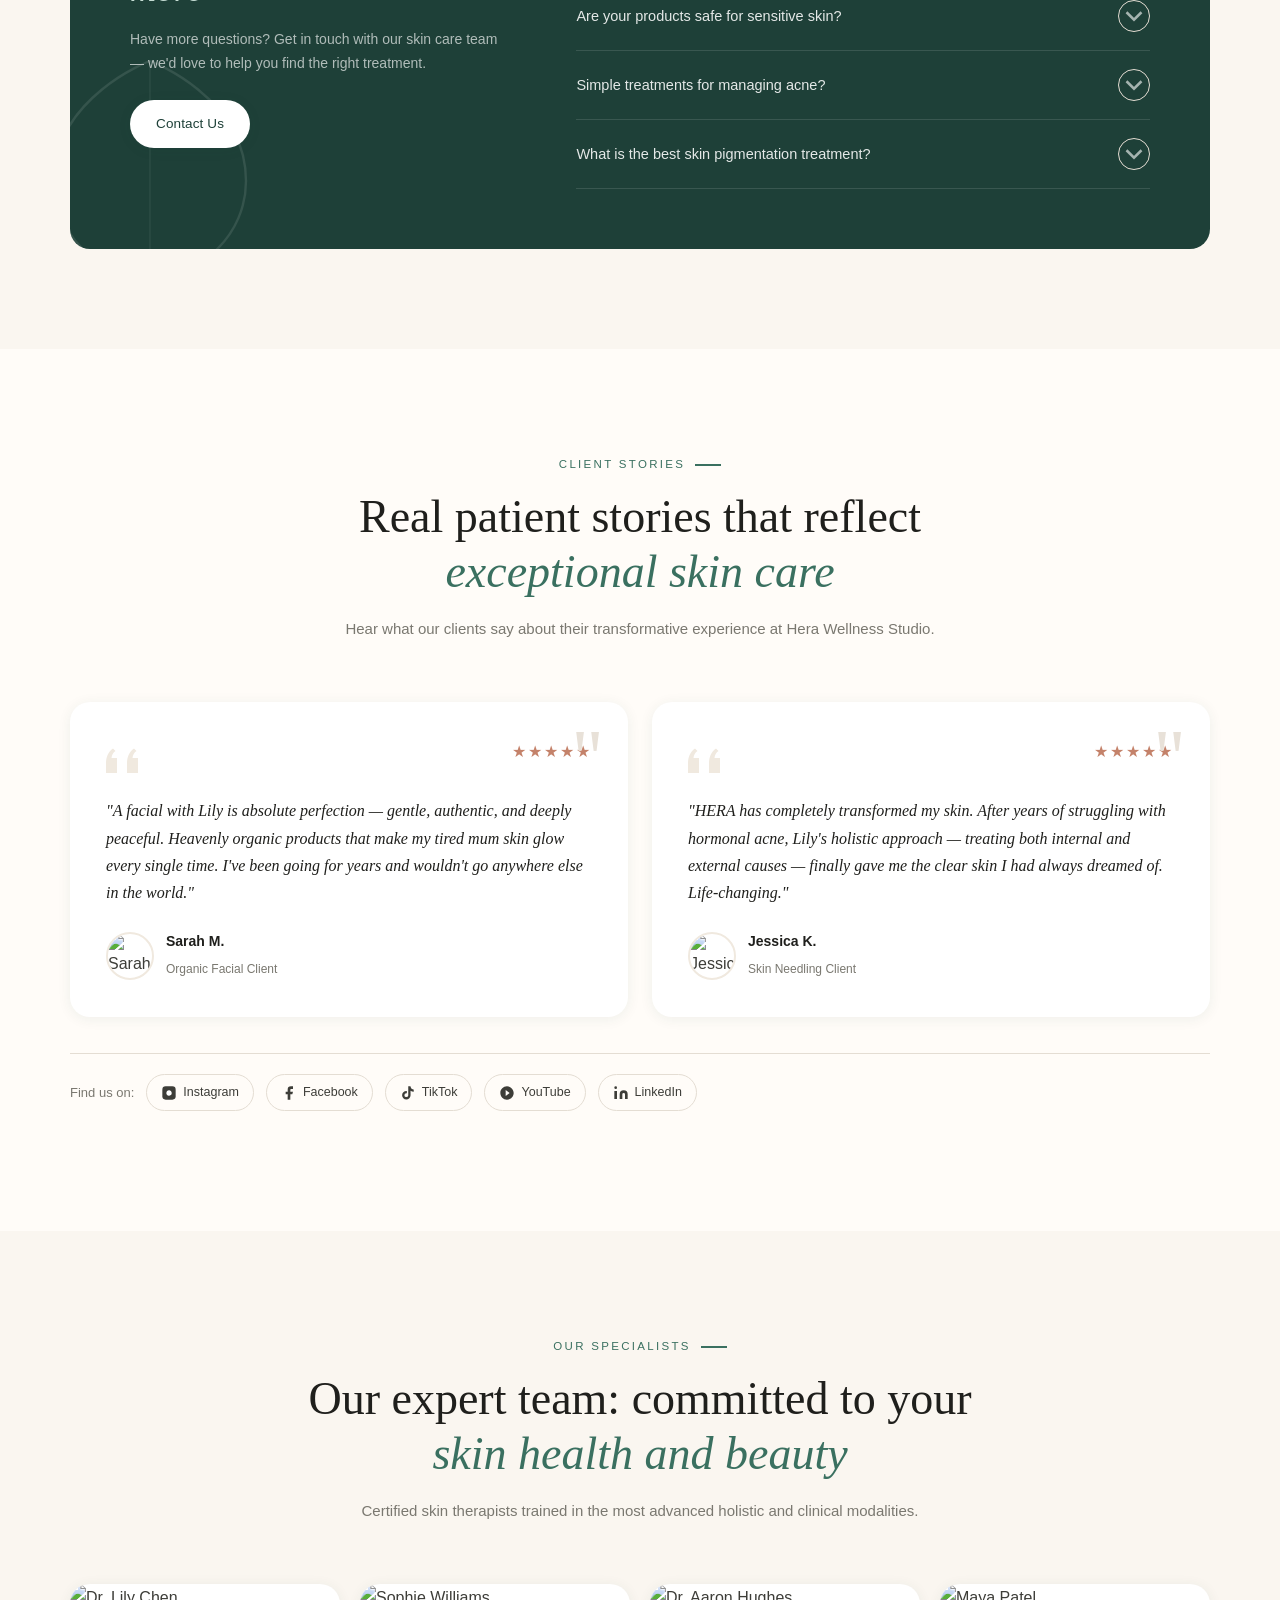
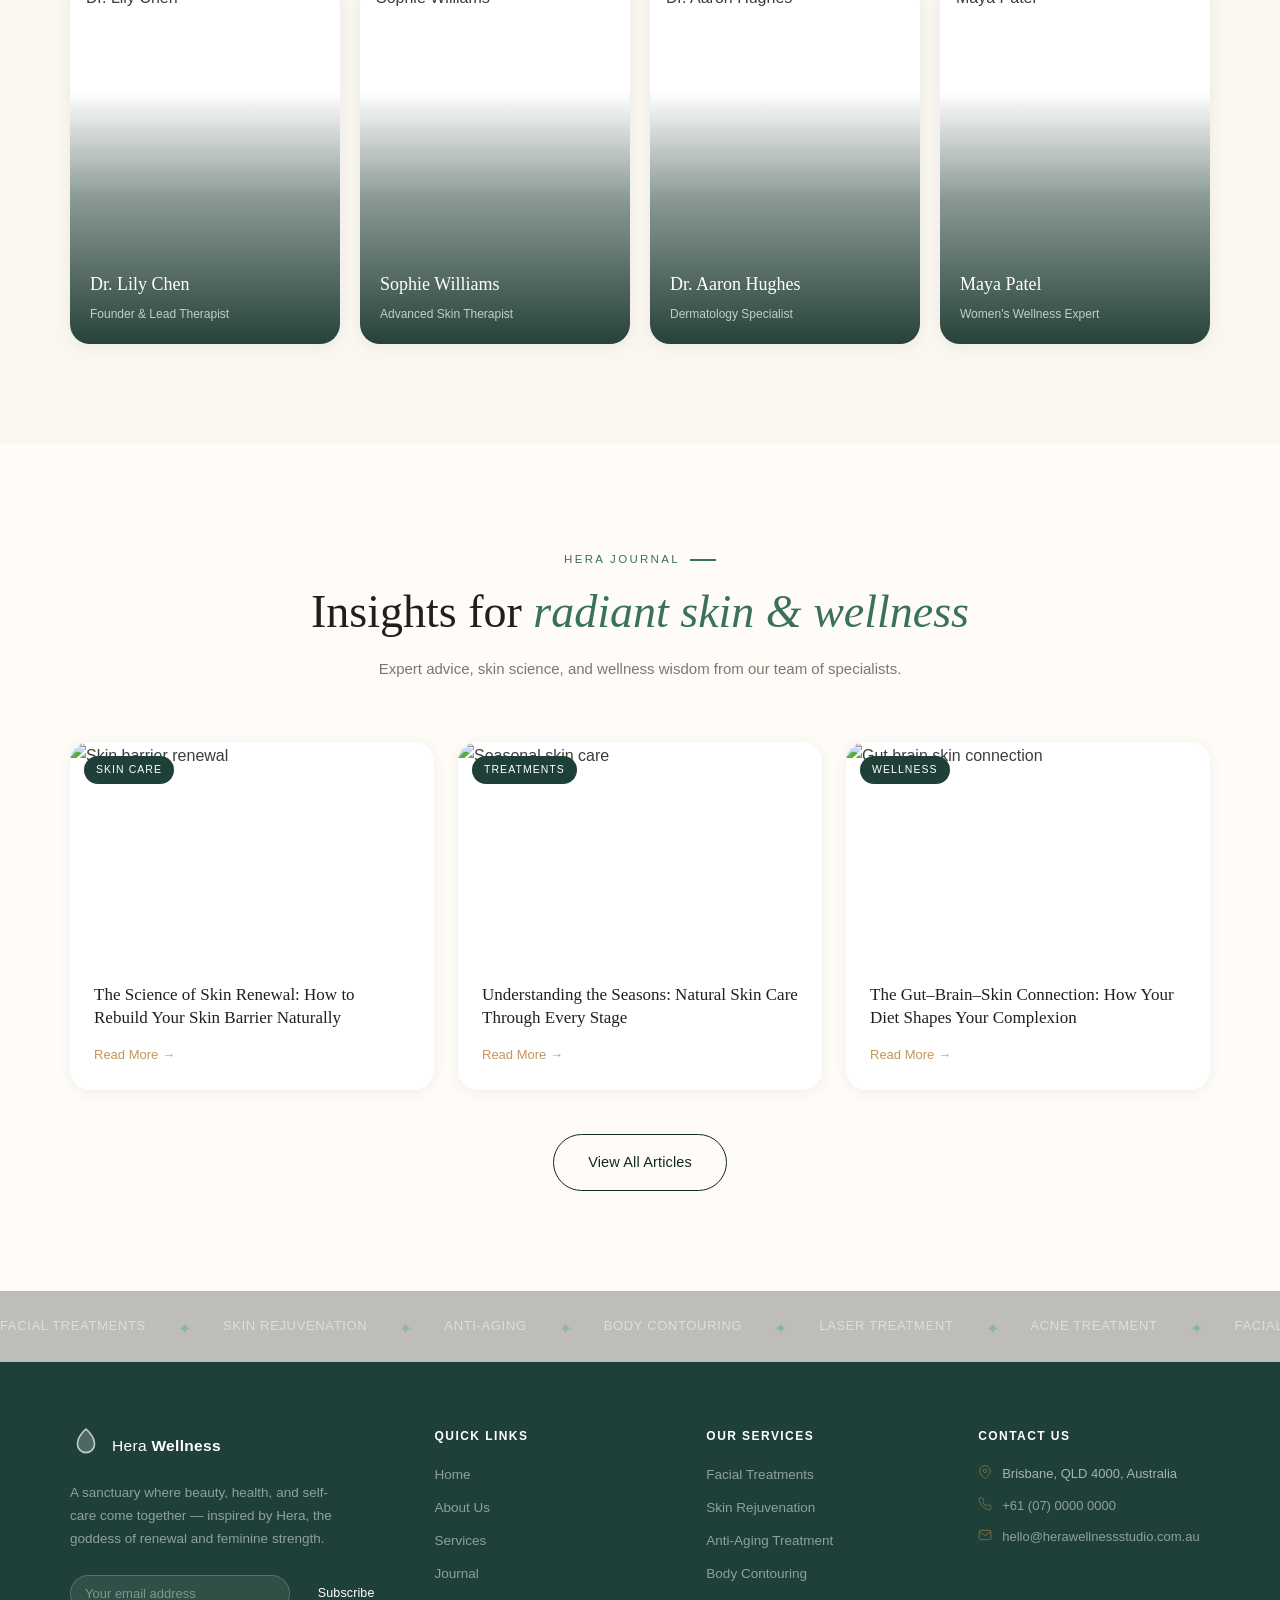
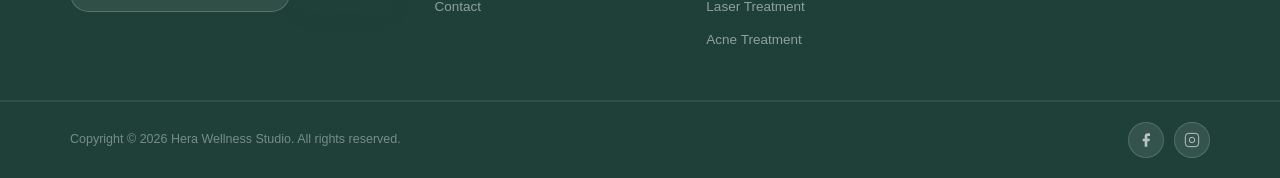
==== commit a5a57e5d: "Update index.html" ====
--- a/index.html
+++ b/index.html
@@ -3,8 +3,8 @@
 <head>
   <meta charset="UTF-8"/>
   <meta name="viewport" content="width=device-width, initial-scale=1.0"/>
-  <title>Hera Wellness Studio — Premium Skin Care & Beauty Treatments Brisbane</title>
-  <meta name="description" content="Hera Wellness Studio offers expert facial treatments, skin rejuvenation, anti-ageing, body contouring, laser and acne treatments in Brisbane. Book your consultation today."/>
+  <title>About Us | Hera Wellness Studio</title>
+  <meta name="description" content="Learn about Hera Wellness Studio — our story, our team, and our commitment to premium skin care in Brisbane."/>
   <link rel="icon" type="image/svg+xml" href="data:image/svg+xml,%3Csvg xmlns='http://www.w3.org/2000/svg' viewBox='0 0 30 30'%3E%3Cpath d='M15 3C15 3 7 9 7 17C7 21.418 10.582 25 15 25C19.418 25 23 21.418 23 17C23 9 15 3 15 3Z' fill='%230D2B23'/%3E%3C/svg%3E"/>
   <link rel="preconnect" href="https://fonts.googleapis.com">
   <link rel="preconnect" href="https://fonts.gstatic.com" crossorigin>
@@ -17,7 +17,7 @@
 <div class="cursor-spotlight hidden" id="cursorSpotlight" aria-hidden="true"></div>
 <div class="cursor-dot hidden" id="cursorDot" aria-hidden="true"></div>
 <div class="cursor-ring hidden" id="cursorRing" aria-hidden="true"></div>
-<header class="header" id="header" role="banner">
+<header class="header header--inner" id="header" role="banner">
   <div class="header__inner container">
     <a href="index.html" class="logo" aria-label="Hera Wellness Studio home">
       <span class="logo__mark"><svg width="32" height="32" viewBox="0 0 30 30" fill="none" aria-hidden="true">
@@ -29,8 +29,8 @@
     </a>
     <nav class="nav" id="nav" role="navigation" aria-label="Main navigation">
       <ul class="nav__list">
-        <li><a href="index.html" class="nav__link active">Home</a></li>
-        <li><a href="about.html" class="nav__link">About Us</a></li>
+        <li><a href="index.html" class="nav__link">Home</a></li>
+        <li><a href="about.html" class="nav__link active">About Us</a></li>
         <li class="nav__has-drop">
           <a href="services.html" class="nav__link" aria-haspopup="true" aria-expanded="false">Services <svg width="10" height="7" viewBox="0 0 10 7" fill="none" aria-hidden="true"><path d="M1 1l4 4 4-4" stroke="currentColor" stroke-width="1.5" stroke-linecap="round"/></svg></a>
           <ul class="nav__drop" role="menu">
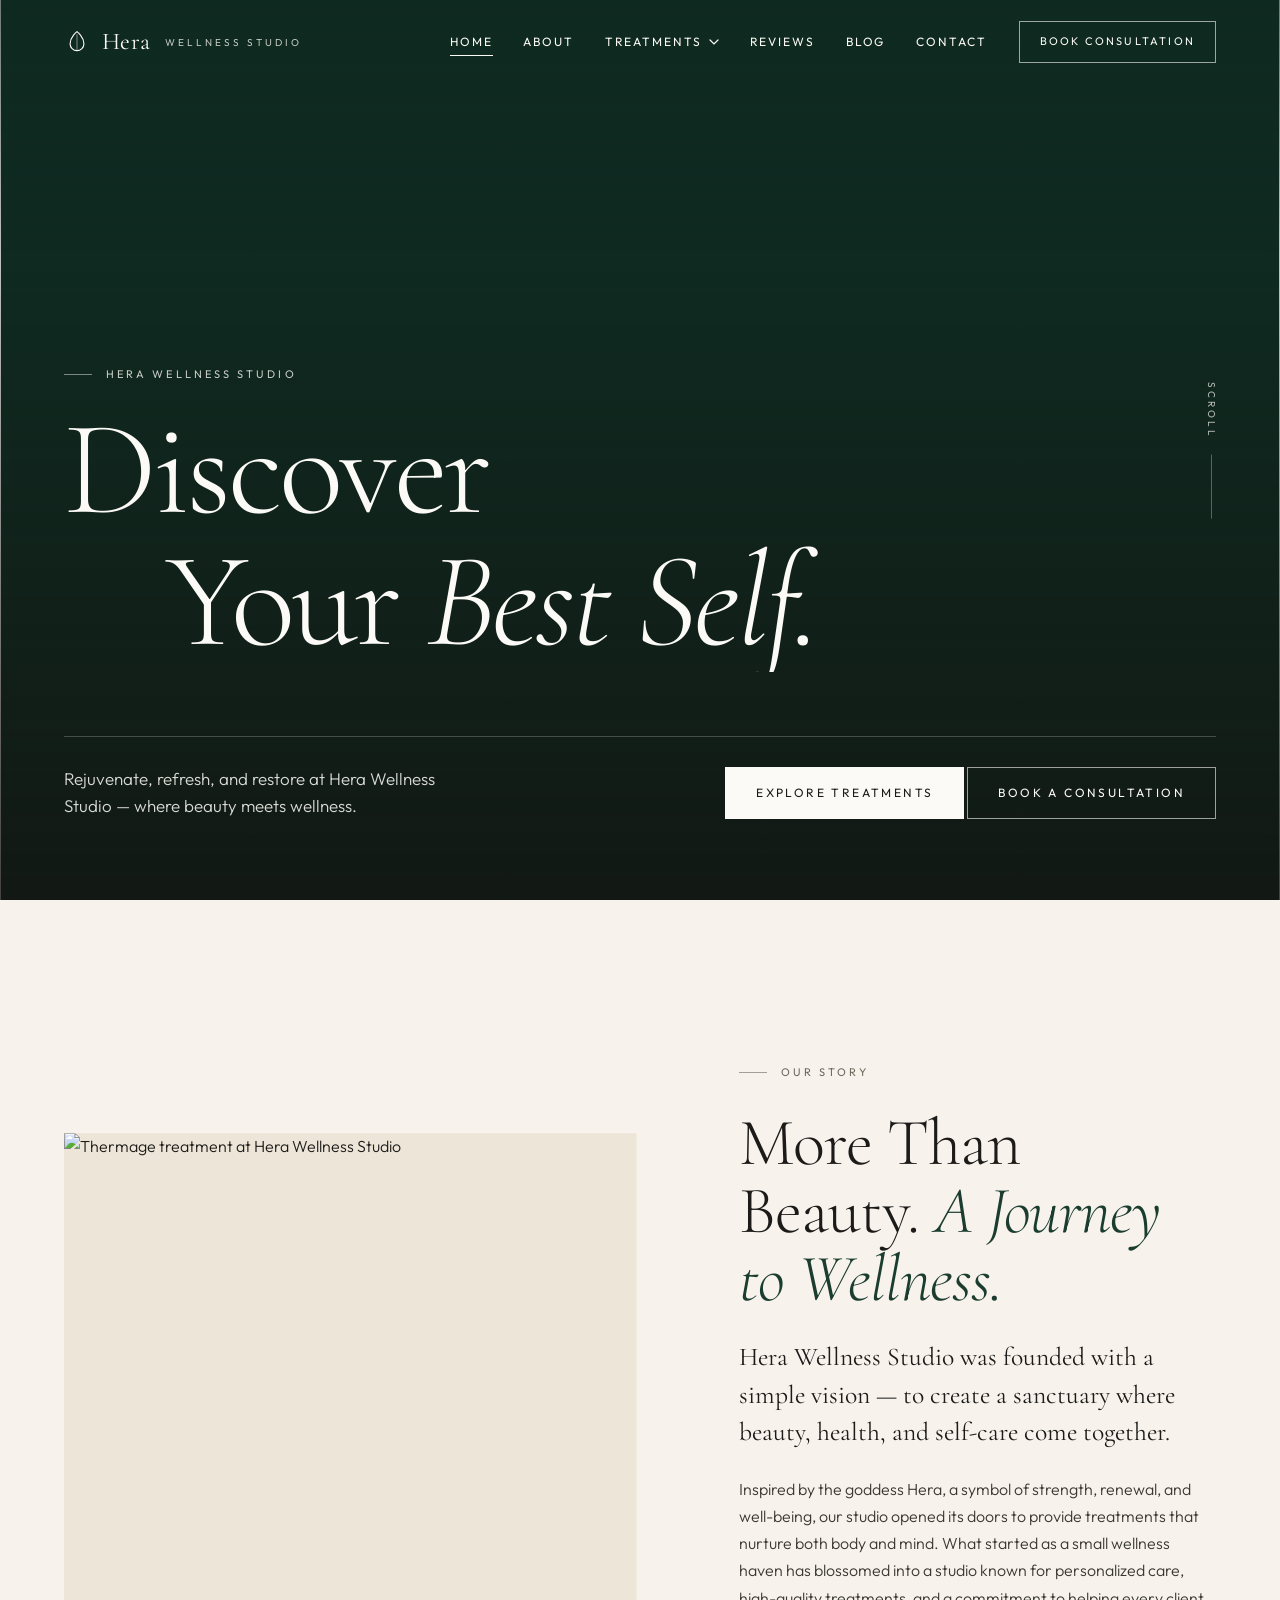
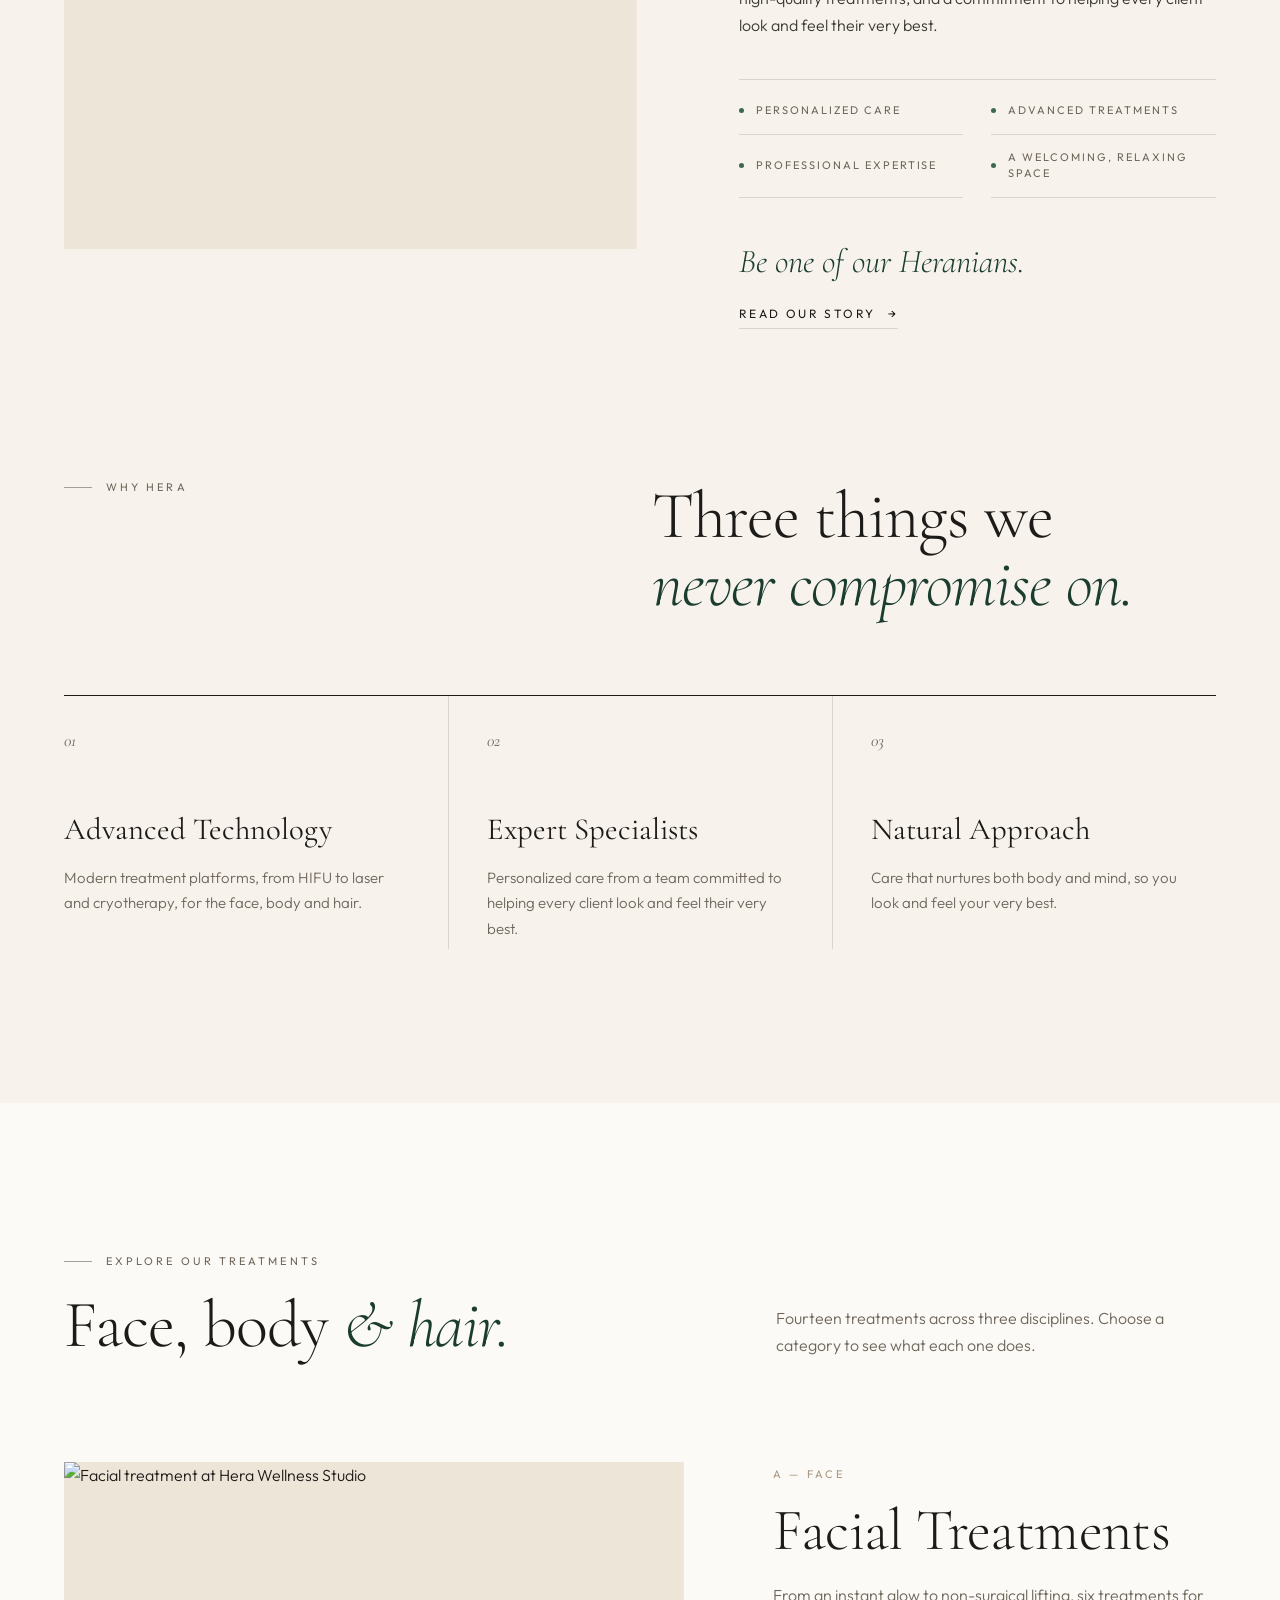
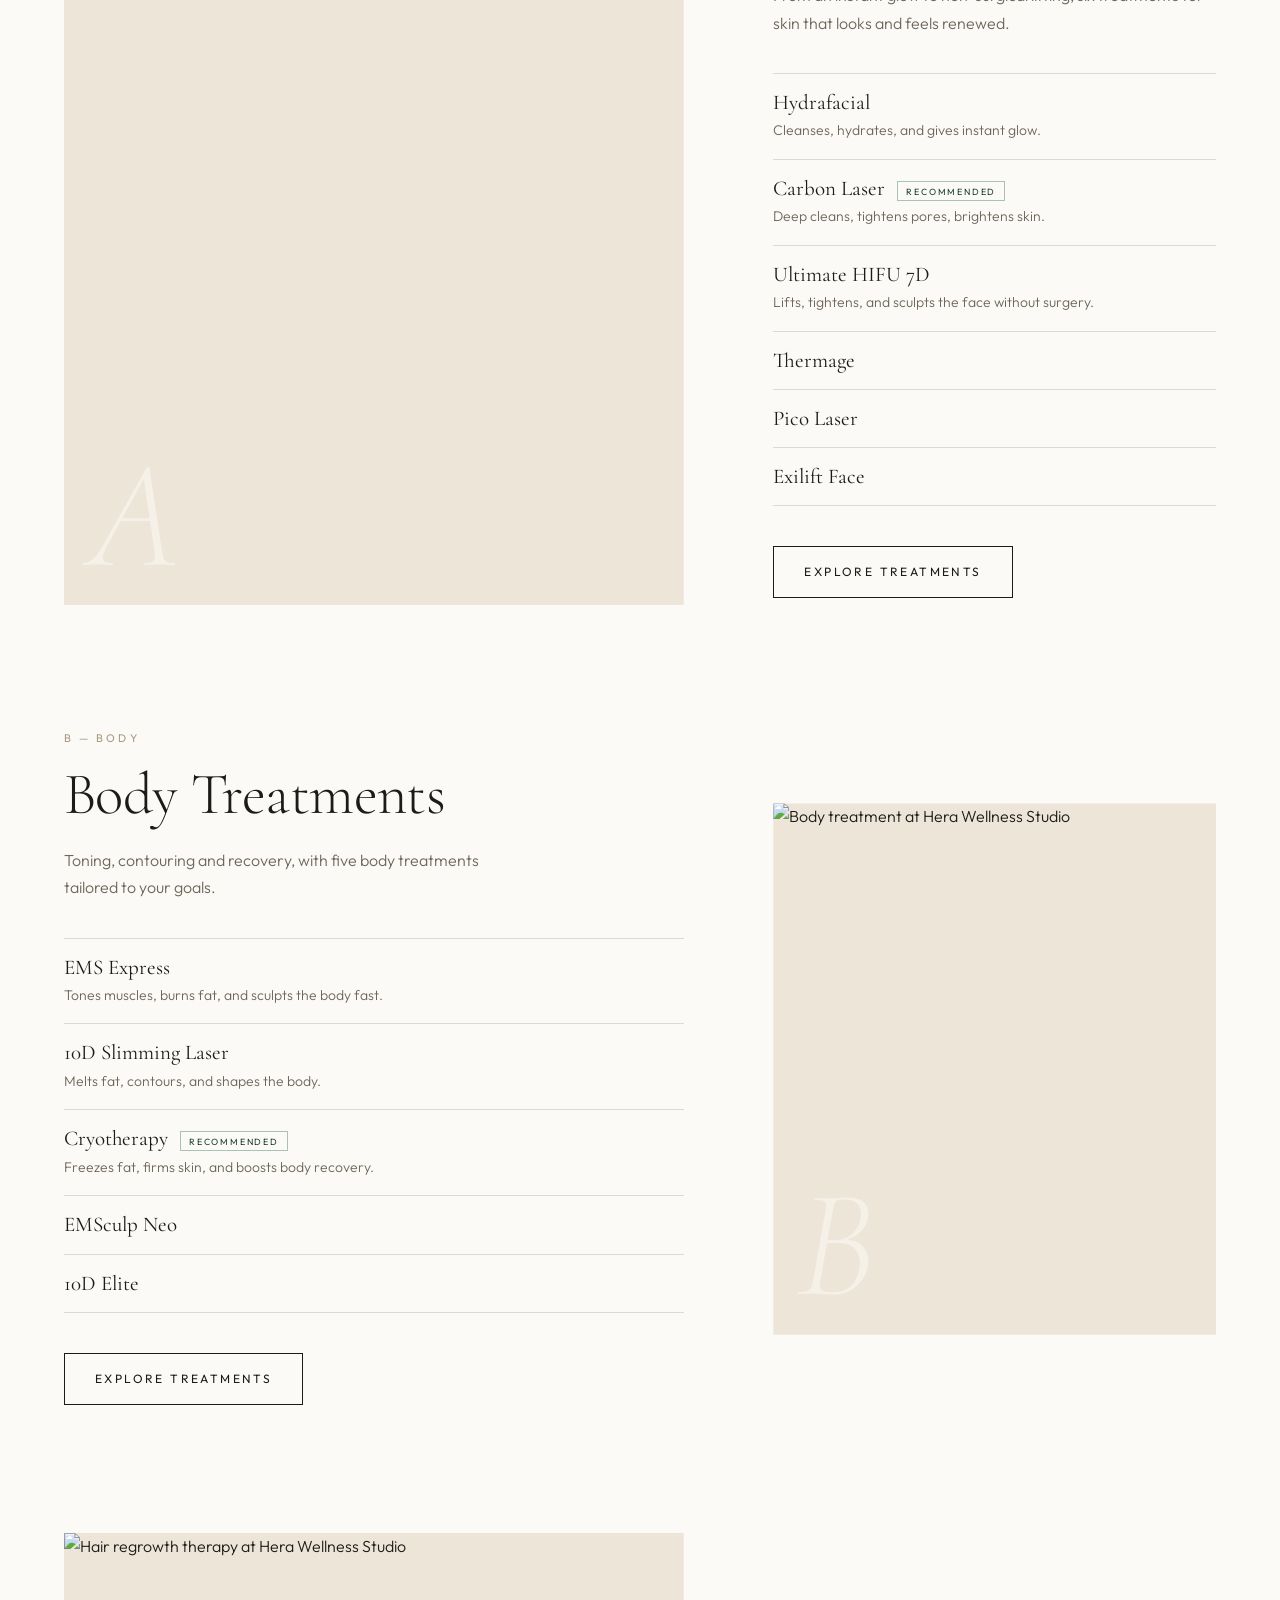
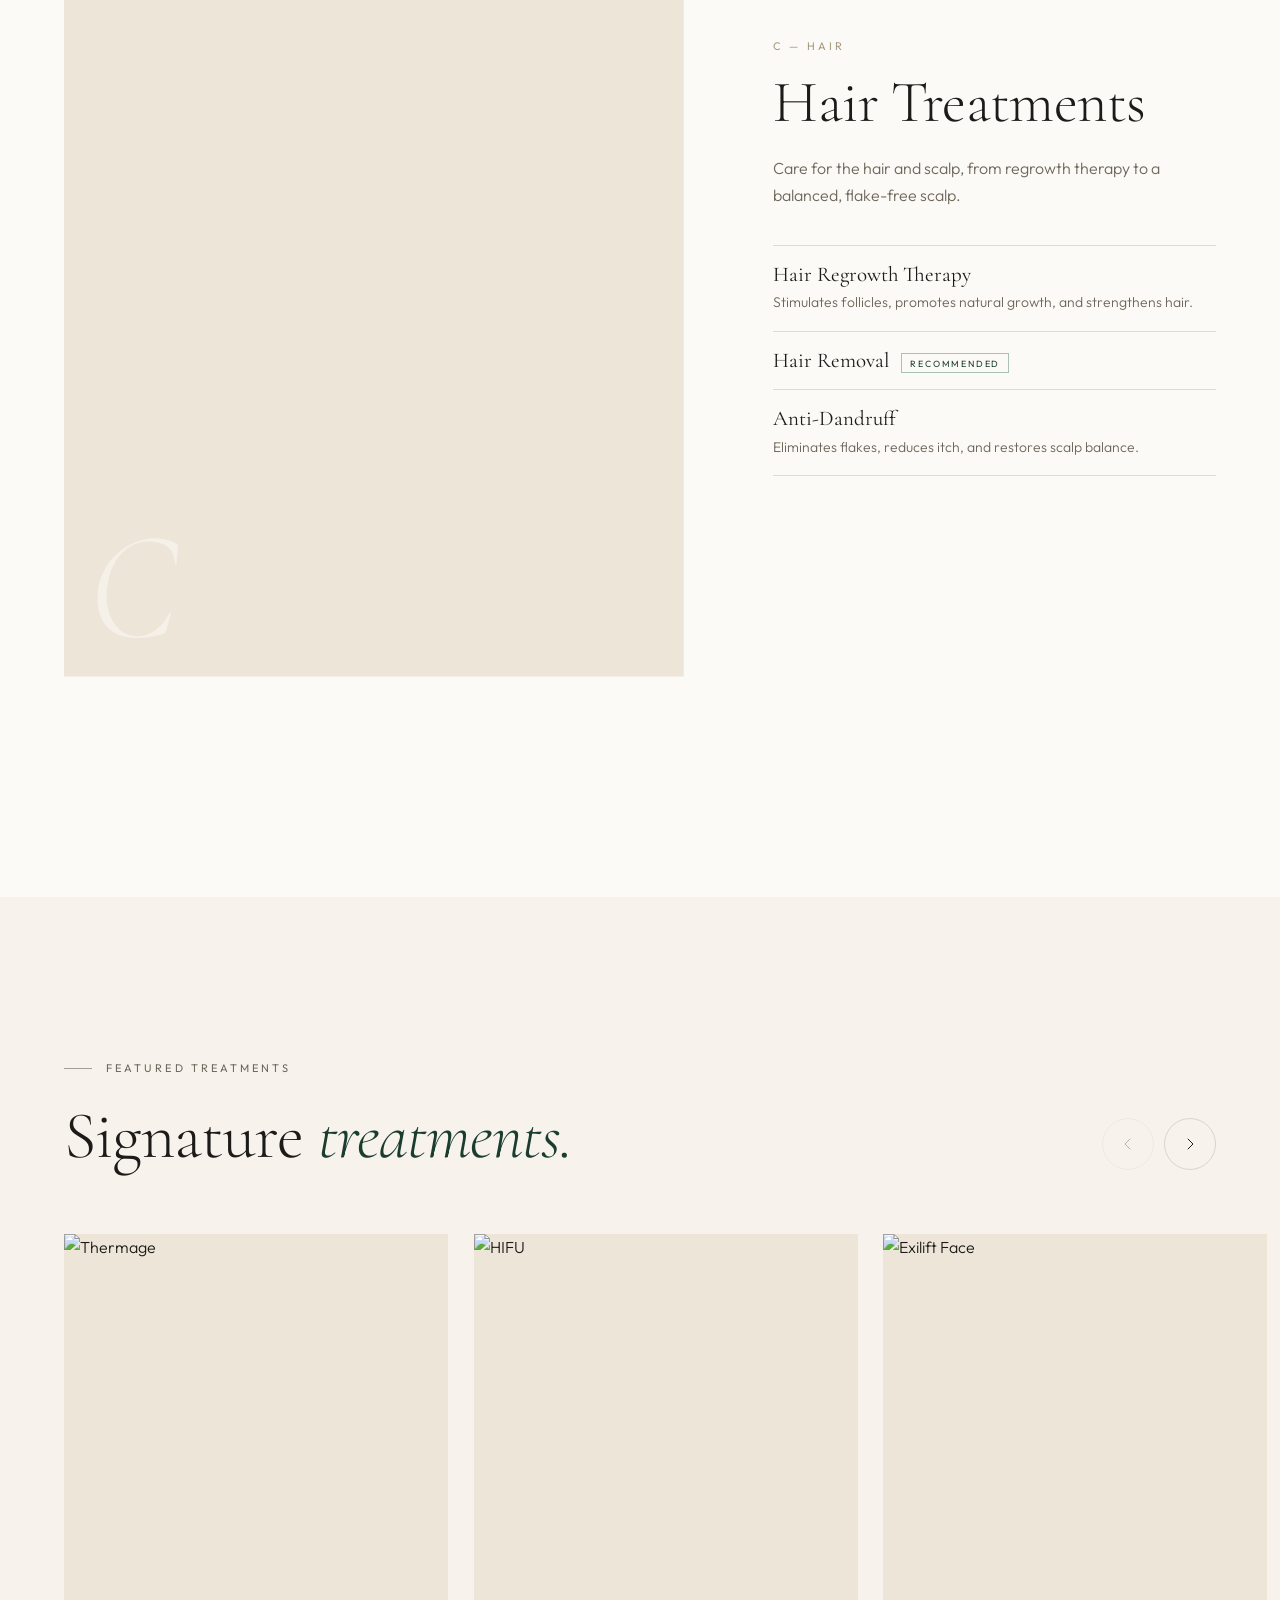
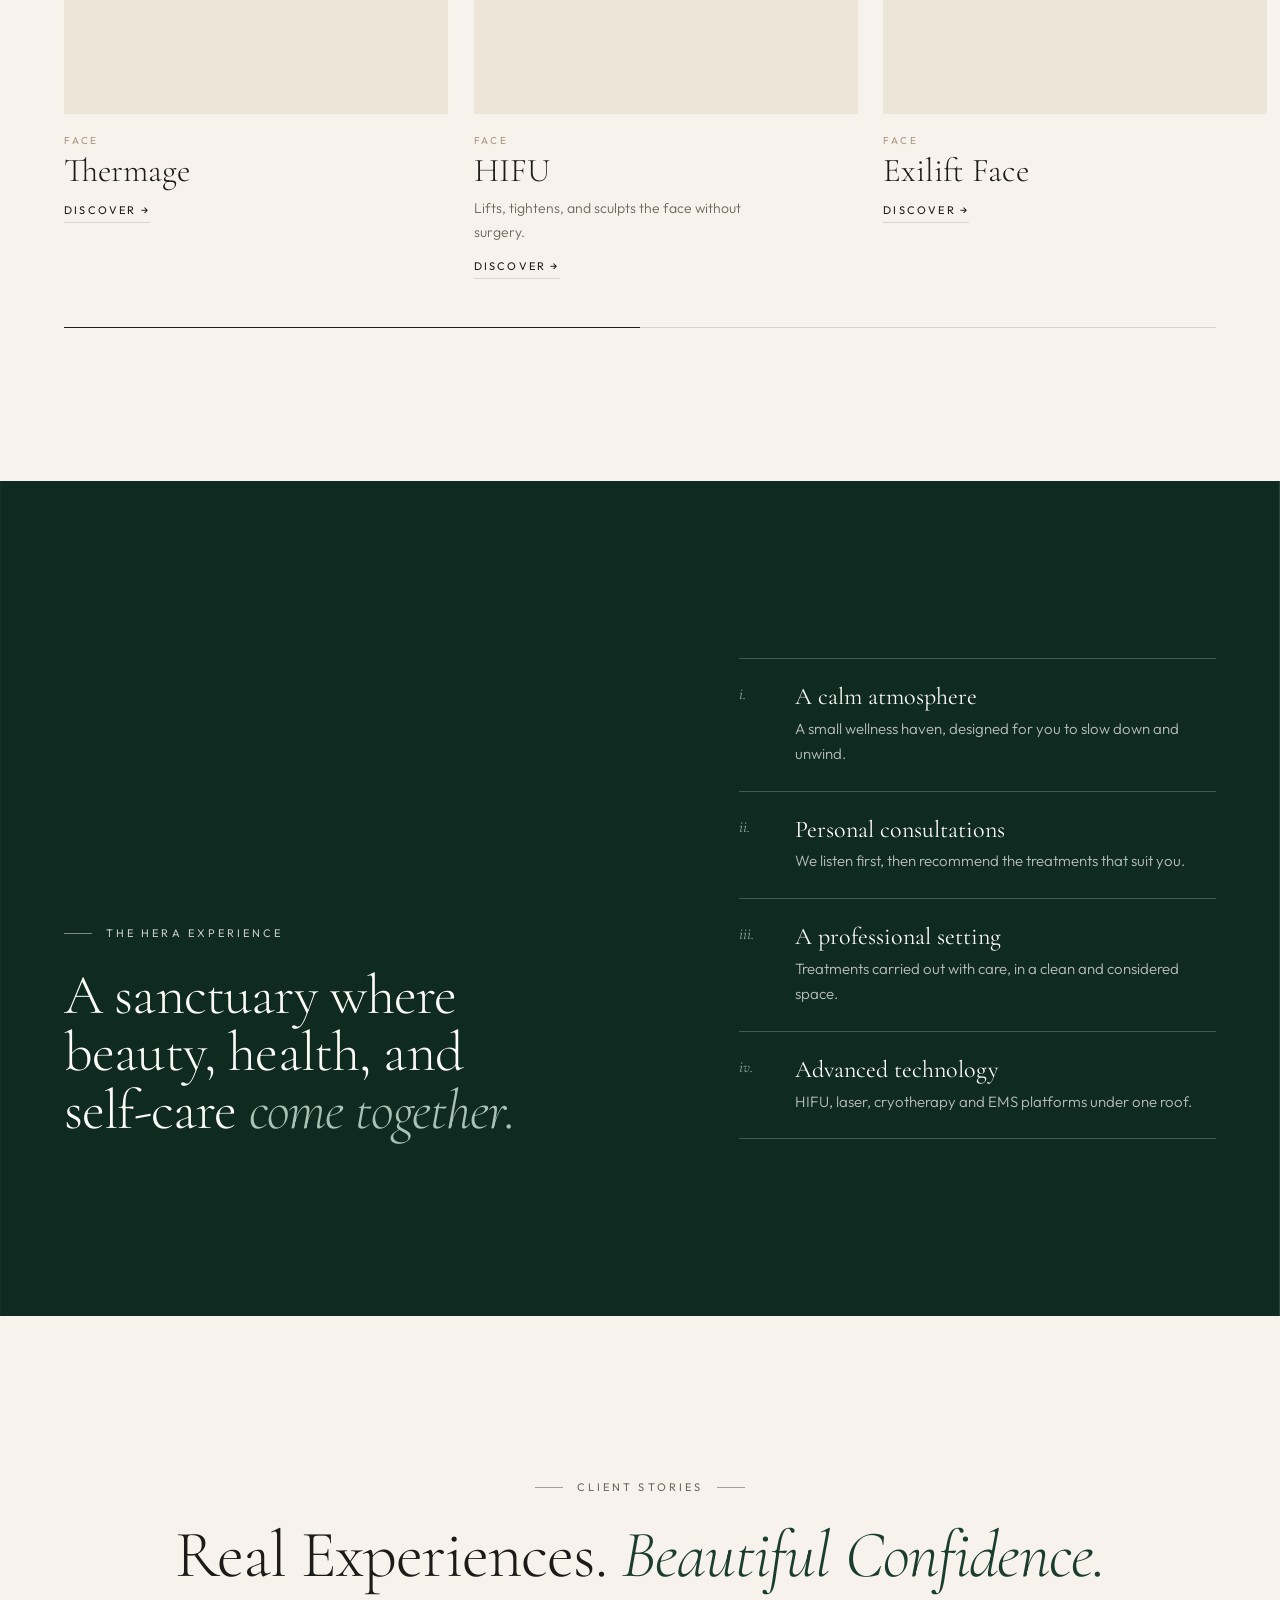
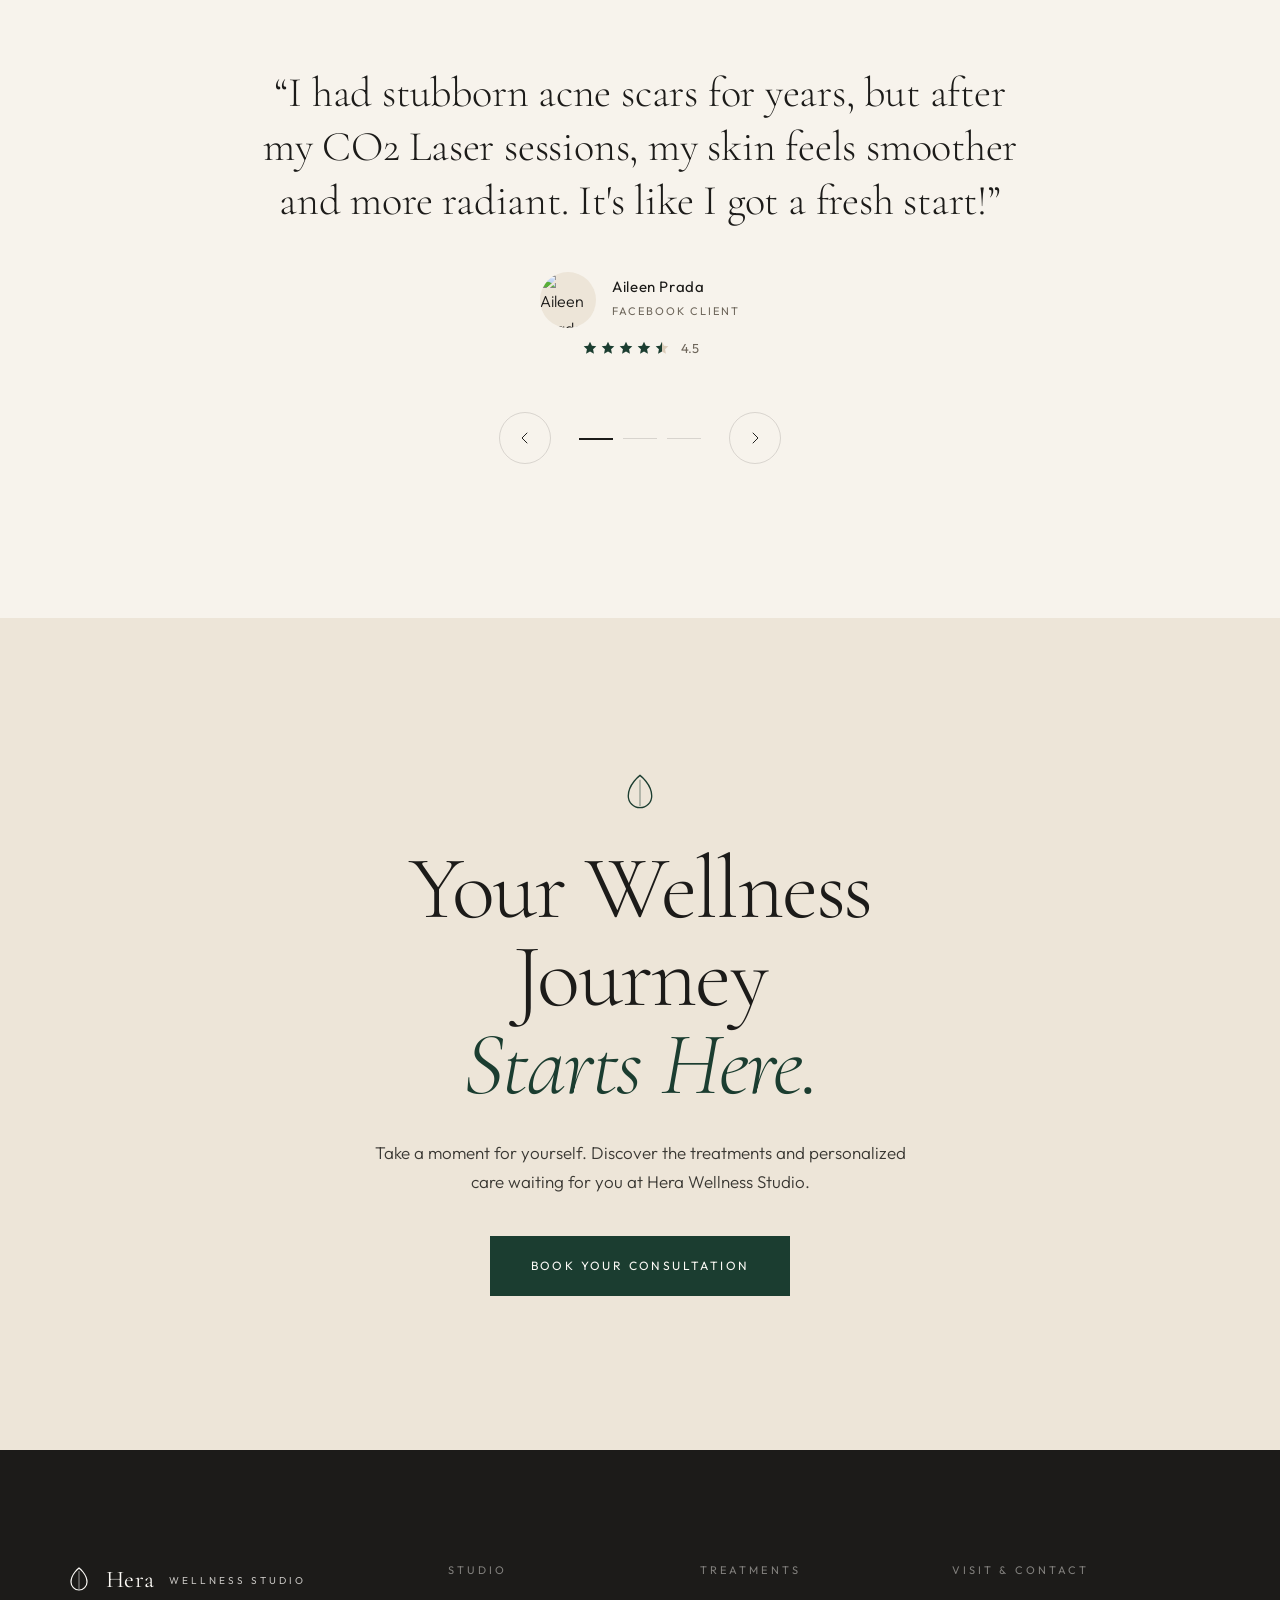
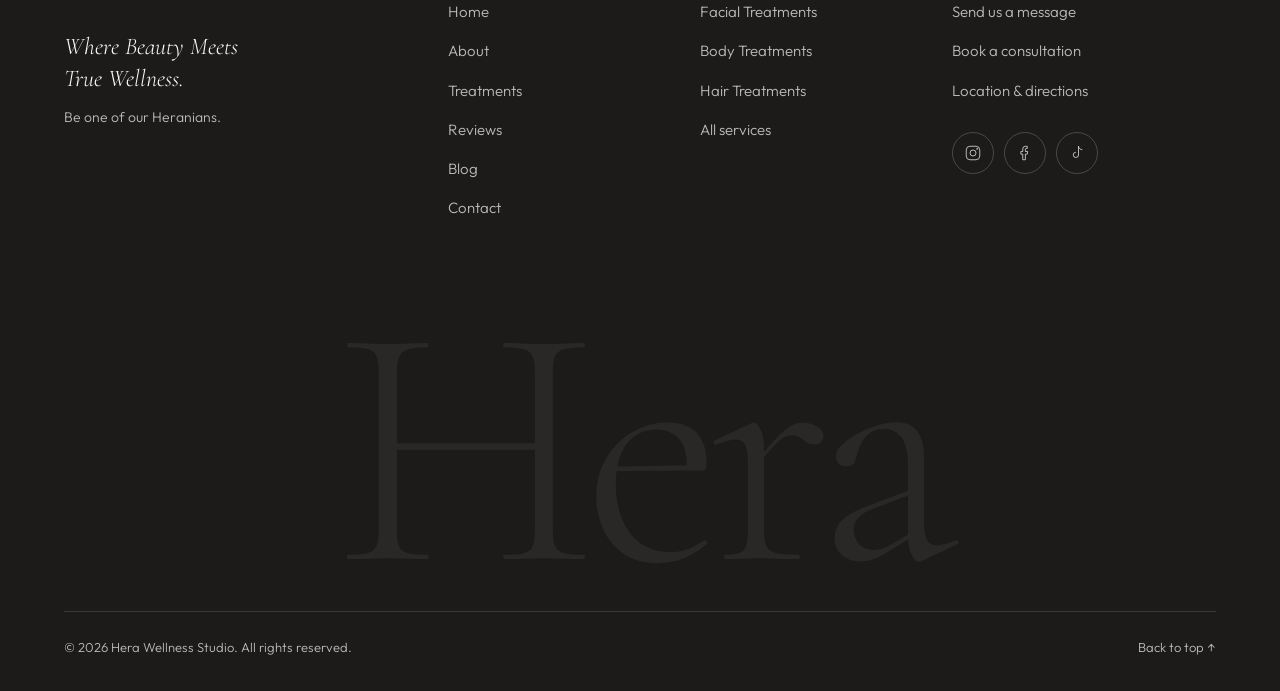
==== commit f7867826: "Redesign homepage with editorial layout and verified site content Homepage only: new index.html with" ====
--- a/index.html
+++ b/index.html
@@ -3,1013 +3,536 @@
 <head>
   <meta charset="UTF-8"/>
   <meta name="viewport" content="width=device-width, initial-scale=1.0"/>
-  <title>About Us | Hera Wellness Studio</title>
-  <meta name="description" content="Learn about Hera Wellness Studio — our story, our team, and our commitment to premium skin care in Brisbane."/>
+  <title>Hera Wellness Studio | Where Beauty Meets True Wellness</title>
+  <meta name="description" content="Rejuvenate, refresh, and restore at Hera Wellness Studio. Facial, body and hair treatments including Hydrafacial, Ultimate HIFU 7D, Cryotherapy and Hair Regrowth Therapy, with personalized care."/>
+  <link rel="canonical" href="https://herawellnessstudio.com/"/>
+  <meta name="theme-color" content="#F7F3EC"/>
+
+  <!-- Open Graph / social -->
+  <meta property="og:type" content="website"/>
+  <meta property="og:site_name" content="Hera Wellness Studio"/>
+  <meta property="og:title" content="Hera Wellness Studio | Where Beauty Meets True Wellness"/>
+  <meta property="og:description" content="Rejuvenate, refresh, and restore at Hera Wellness Studio — where beauty meets wellness."/>
+  <meta property="og:url" content="https://herawellnessstudio.com/"/>
+  <meta property="og:image" content="https://herawellnessstudio.com/images/hero-bg.jpg"/>
+  <meta property="og:image:alt" content="Hera Wellness Studio"/>
+  <meta name="twitter:card" content="summary_large_image"/>
+  <meta name="twitter:title" content="Hera Wellness Studio | Where Beauty Meets True Wellness"/>
+  <meta name="twitter:description" content="Rejuvenate, refresh, and restore at Hera Wellness Studio — where beauty meets wellness."/>
+  <meta name="twitter:image" content="https://herawellnessstudio.com/images/hero-bg.jpg"/>
+
   <link rel="icon" type="image/svg+xml" href="data:image/svg+xml,%3Csvg xmlns='http://www.w3.org/2000/svg' viewBox='0 0 30 30'%3E%3Cpath d='M15 3C15 3 7 9 7 17C7 21.418 10.582 25 15 25C19.418 25 23 21.418 23 17C23 9 15 3 15 3Z' fill='%230D2B23'/%3E%3C/svg%3E"/>
+
+  <!-- Fonts: same families the rest of the site already uses -->
   <link rel="preconnect" href="https://fonts.googleapis.com">
   <link rel="preconnect" href="https://fonts.gstatic.com" crossorigin>
-  <link href="https://fonts.googleapis.com/css2?family=Cormorant+Garamond:ital,wght@0,400;0,500;0,600;0,700;1,400;1,500;1,600&family=Outfit:wght@300;400;500;600&display=swap" rel="stylesheet">
-  <link rel="stylesheet" href="style.css"/>
-
+  <link href="https://fonts.googleapis.com/css2?family=Cormorant+Garamond:ital,wght@0,300;0,400;0,500;0,600;1,300;1,400;1,500&family=Outfit:wght@300;400;500&display=swap" rel="stylesheet">
+
+  <link rel="preload" as="image" href="https://herawellnessstudio.com/images/hero-bg.jpg" fetchpriority="high">
+  <link rel="stylesheet" href="home.css"/>
+
+  <script type="application/ld+json">
+  {
+    "@context": "https://schema.org",
+    "@graph": [
+      {
+        "@type": "WebSite",
+        "@id": "https://herawellnessstudio.com/#website",
+        "url": "https://herawellnessstudio.com/",
+        "name": "Hera Wellness Studio"
+      },
+      {
+        "@type": "HealthAndBeautyBusiness",
+        "@id": "https://herawellnessstudio.com/#business",
+        "name": "Hera Wellness Studio",
+        "slogan": "Where Beauty Meets True Wellness",
+        "url": "https://herawellnessstudio.com/",
+        "logo": "https://herawellnessstudio.com/images/HERA%20WELLNESS%20STUDIO%20LOGO.png",
+        "image": "https://herawellnessstudio.com/images/hero-bg.jpg",
+        "sameAs": [
+          "https://www.instagram.com/herawellnessstudio",
+          "https://www.facebook.com/herawellnessstudioph/",
+          "https://www.tiktok.com/@herawellnessstudio"
+        ],
+        "hasOfferCatalog": {
+          "@type": "OfferCatalog",
+          "name": "Treatments",
+          "itemListElement": [
+            { "@type": "OfferCatalog", "name": "Facial Treatments", "itemListElement": [
+              { "@type": "Offer", "itemOffered": { "@type": "Service", "name": "Hydrafacial" } },
+              { "@type": "Offer", "itemOffered": { "@type": "Service", "name": "Carbon Laser" } },
+              { "@type": "Offer", "itemOffered": { "@type": "Service", "name": "Ultimate HIFU 7D" } },
+              { "@type": "Offer", "itemOffered": { "@type": "Service", "name": "Thermage" } },
+              { "@type": "Offer", "itemOffered": { "@type": "Service", "name": "Pico Laser" } },
+              { "@type": "Offer", "itemOffered": { "@type": "Service", "name": "Exilift Face" } }
+            ]},
+            { "@type": "OfferCatalog", "name": "Body Treatments", "itemListElement": [
+              { "@type": "Offer", "itemOffered": { "@type": "Service", "name": "EMS Express" } },
+              { "@type": "Offer", "itemOffered": { "@type": "Service", "name": "10D Slimming Laser" } },
+              { "@type": "Offer", "itemOffered": { "@type": "Service", "name": "Cryotherapy" } },
+              { "@type": "Offer", "itemOffered": { "@type": "Service", "name": "EMSculp Neo" } },
+              { "@type": "Offer", "itemOffered": { "@type": "Service", "name": "10D Elite" } }
+            ]},
+            { "@type": "OfferCatalog", "name": "Hair Treatments", "itemListElement": [
+              { "@type": "Offer", "itemOffered": { "@type": "Service", "name": "Hair Regrowth Therapy" } },
+              { "@type": "Offer", "itemOffered": { "@type": "Service", "name": "Hair Removal" } },
+              { "@type": "Offer", "itemOffered": { "@type": "Service", "name": "Anti-Dandruff" } }
+            ]}
+          ]
+        }
+      }
+    ]
+  }
+  </script>
 </head>
-<body>
+<body class="home">
 <a href="#main" class="skip-link">Skip to main content</a>
-<div class="cursor-spotlight hidden" id="cursorSpotlight" aria-hidden="true"></div>
-<div class="cursor-dot hidden" id="cursorDot" aria-hidden="true"></div>
-<div class="cursor-ring hidden" id="cursorRing" aria-hidden="true"></div>
-<header class="header header--inner" id="header" role="banner">
-  <div class="header__inner container">
-    <a href="index.html" class="logo" aria-label="Hera Wellness Studio home">
-      <span class="logo__mark"><svg width="32" height="32" viewBox="0 0 30 30" fill="none" aria-hidden="true">
-          <path d="M15 3C15 3 7 9 7 17C7 21.418 10.582 25 15 25C19.418 25 23 21.418 23 17C23 9 15 3 15 3Z" fill="currentColor" opacity="0.25"/>
-          <path d="M15 3C15 3 7 9 7 17C7 21.418 10.582 25 15 25C19.418 25 23 21.418 23 17C23 9 15 3 15 3Z" stroke="currentColor" stroke-width="1.5" fill="none"/>
-          <line x1="15" y1="5" x2="15" y2="24" stroke="currentColor" stroke-width="1" opacity="0.4"/>
-        </svg></span>
-      <span class="logo__text">Hera <strong>Wellness</strong></span>
+
+<!-- ================= HEADER ================= -->
+<header class="hd" id="header">
+  <div class="hd__inner wrap">
+    <a href="index.html" class="hd__logo" aria-label="Hera Wellness Studio — home">
+      <svg class="hd__mark" width="26" height="26" viewBox="0 0 30 30" fill="none" aria-hidden="true">
+        <path d="M15 3C15 3 7 9 7 17C7 21.418 10.582 25 15 25C19.418 25 23 21.418 23 17C23 9 15 3 15 3Z" stroke="currentColor" stroke-width="1.3"/>
+        <line x1="15" y1="6" x2="15" y2="24" stroke="currentColor" stroke-width="1" opacity=".55"/>
+      </svg>
+      <span class="hd__word">Hera <span>Wellness Studio</span></span>
     </a>
-    <nav class="nav" id="nav" role="navigation" aria-label="Main navigation">
-      <ul class="nav__list">
-        <li><a href="index.html" class="nav__link">Home</a></li>
-        <li><a href="about.html" class="nav__link active">About Us</a></li>
-        <li class="nav__has-drop">
-          <a href="services.html" class="nav__link" aria-haspopup="true" aria-expanded="false">Services <svg width="10" height="7" viewBox="0 0 10 7" fill="none" aria-hidden="true"><path d="M1 1l4 4 4-4" stroke="currentColor" stroke-width="1.5" stroke-linecap="round"/></svg></a>
-          <ul class="nav__drop" role="menu">
-            <li role="menuitem"><a href="service-facial-treatments.html">Facial Treatments</a></li><li role="menuitem"><a href="service-skin-rejuvenation.html">Skin Rejuvenation</a></li><li role="menuitem"><a href="service-anti-aging.html">Anti-Aging Treatment</a></li><li role="menuitem"><a href="service-body-contouring.html">Body Contouring</a></li><li role="menuitem"><a href="service-laser-treatment.html">Laser Treatment</a></li><li role="menuitem"><a href="service-acne-treatment.html">Acne Treatment</a></li>
-          </ul>
+
+    <nav class="hd__nav" id="nav" aria-label="Main">
+      <ul class="hd__list">
+        <li><a href="index.html" class="hd__link" aria-current="page">Home</a></li>
+        <li><a href="about.html" class="hd__link">About</a></li>
+        <li class="hd__drop">
+          <a href="#treatments" class="hd__link hd__drop-btn" aria-haspopup="true" aria-expanded="false" aria-controls="dropTreatments">
+            Treatments
+            <svg width="10" height="6" viewBox="0 0 10 6" fill="none" aria-hidden="true"><path d="M1 1l4 4 4-4" stroke="currentColor" stroke-width="1.2" stroke-linecap="round"/></svg>
+          </a>
+          <div class="hd__menu" id="dropTreatments">
+            <ul>
+              <li><a href="#facial"><span class="hd__menu-n">01</span>Facial Treatments</a></li>
+              <li><a href="#body"><span class="hd__menu-n">02</span>Body Treatments</a></li>
+              <li><a href="#hair"><span class="hd__menu-n">03</span>Hair Treatments</a></li>
+            </ul>
+            <a href="services.html" class="hd__menu-all">View all services <span aria-hidden="true">→</span></a>
+          </div>
         </li>
-        <li><a href="blog.html" class="nav__link">Blog</a></li>
-        <li><a href="contact.html" class="nav__link">Contact Us</a></li>
+        <li><a href="#reviews" class="hd__link">Reviews</a></li>
+        <li><a href="blog.html" class="hd__link">Blog</a></li>
+        <li><a href="contact.html" class="hd__link">Contact</a></li>
       </ul>
+      <a href="contact.html" class="btn btn--solid hd__cta-m" data-book>Book Consultation</a>
     </nav>
-    <a href="contact.html" class="btn btn--primary nav__cta btn--sm">Book Now
-      <svg width="14" height="14" viewBox="0 0 24 24" fill="none" stroke="currentColor" stroke-width="2" aria-hidden="true"><line x1="5" y1="12" x2="19" y2="12"/><polyline points="12 5 19 12 12 19"/></svg>
-    </a>
-    <button class="burger" id="burger" aria-label="Toggle menu" aria-expanded="false"><span></span><span></span><span></span></button>
+
+    <a href="contact.html" class="btn btn--solid btn--sm hd__cta" data-book>Book Consultation</a>
+    <button class="hd__burger" id="burger" aria-label="Open menu" aria-expanded="false" aria-controls="nav"><span></span><span></span></button>
   </div>
 </header>
-<div class="nav-backdrop" id="navBackdrop"></div>
 
 <main id="main">
 
-  <!-- HERO -->
-  <section class="hero" aria-label="Hero">
-    <div class="hero__wrap">
-      <div class="hero__background">
-        <img class="hero__bg-img" src="https://images.unsplash.com/photo-1570172619644-dfd03ed5d881?w=1600&auto=format&fit=crop&q=80" alt="Hera Wellness Studio treatment room" width="1600" height="900" loading="eager"/>
-        <div class="hero__overlay" aria-hidden="true"></div>
-      </div>
-      <div class="container">
-        <div class="hero__content">
-          <div class="hero__left">
-            <div class="hero__tag animate-up d0">
-              <svg width="12" height="12" viewBox="0 0 30 30" fill="none" aria-hidden="true"><path d="M15 3C15 3 7 9 7 17C7 21.418 10.582 25 15 25C19.418 25 23 21.418 23 17C23 9 15 3 15 3Z" fill="currentColor"/></svg>
-              Premium Wellness Studio
-            </div>
-            <h1 class="hero__title animate-up d1">
-              Discover Your <em>Best Self</em>
-            </h1>
-            <p class="hero__sub animate-up d2">Rejuvenate, refresh, and restore at Hera Wellness Studio — where clinical expertise meets luxurious, personalised care.</p>
-            <div class="hero__actions animate-up d3">
-              <a href="services.html" class="btn btn--gold btn--lg">Explore Treatments</a>
-              <a href="contact.html" class="btn btn--ghost-white btn--lg" data-popup>Book Consultation</a>
-            </div>
-            <div class="hero__social animate-up d4">
-              <div class="hero__avatars">
-                <img src="https://images.unsplash.com/photo-1494790108377-be9c29b29330?w=80&h=80&fit=crop" alt="Happy client" width="34" height="34">
-                <img src="https://images.unsplash.com/photo-1531746020798-e6953c6e8e04?w=80&h=80&fit=crop" alt="Happy client" width="34" height="34">
-                <img src="https://images.unsplash.com/photo-1534528741775-53994a69daeb?w=80&h=80&fit=crop" alt="Happy client" width="34" height="34">
-              </div>
-              <div>
-                <div class="hero__stars">★★★★★</div>
-                <div class="hero__trust">Trusted by 2,000+ clients</div>
-              </div>
-            </div>
+  <!-- ================= 01 HERO ================= -->
+  <section class="hero" id="home" aria-labelledby="hero-title">
+    <span id="section_1" class="anchor-alias" aria-hidden="true"></span>
+    <div class="hero__media" aria-hidden="true">
+      <img src="https://herawellnessstudio.com/images/hero-bg.jpg" alt="" fetchpriority="high" decoding="async" class="hero__img" data-parallax="0.12">
+    </div>
+    <div class="hero__scrim" aria-hidden="true"></div>
+
+    <div class="hero__body wrap">
+      <p class="eyebrow eyebrow--light rise" style="--d:0">Hera Wellness Studio</p>
+      <h1 class="hero__title" id="hero-title">
+        <span class="line"><span class="rise" style="--d:1">Discover</span></span>
+        <span class="line"><span class="rise" style="--d:2">Your <em>Best Self.</em></span></span>
+      </h1>
+      <div class="hero__foot">
+        <p class="hero__sub rise" style="--d:3">Rejuvenate, refresh, and restore at Hera Wellness Studio — where beauty meets wellness.</p>
+        <div class="hero__ctas rise" style="--d:4">
+          <a href="#treatments" class="btn btn--light">Explore Treatments</a>
+          <a href="contact.html" class="btn btn--line-light" data-book>Book a Consultation</a>
+        </div>
+      </div>
+    </div>
+
+    <a href="#story" class="hero__cue" aria-label="Scroll to our story">
+      <span>Scroll</span><i aria-hidden="true"></i>
+    </a>
+  </section>
+
+  <!-- ================= 02 BRAND INTRODUCTION ================= -->
+  <section class="story" id="story" aria-labelledby="story-title">
+    <span id="section_2" class="anchor-alias" aria-hidden="true"></span>
+    <div class="story__grid wrap">
+      <figure class="story__figure reveal reveal--img">
+        <img src="https://herawellnessstudio.com/images/HERA%20POST%20(11).png" alt="Thermage treatment at Hera Wellness Studio" loading="lazy" decoding="async">
+      </figure>
+
+      <div class="story__text">
+        <p class="eyebrow reveal">Our Story</p>
+        <h2 class="h2 reveal" id="story-title">More Than Beauty. <em>A Journey to Wellness.</em></h2>
+        <p class="lede reveal">Hera Wellness Studio was founded with a simple vision — to create a sanctuary where beauty, health, and self-care come together.</p>
+        <p class="reveal">Inspired by the goddess Hera, a symbol of strength, renewal, and well-being, our studio opened its doors to provide treatments that nurture both body and mind. What started as a small wellness haven has blossomed into a studio known for personalized care, high-quality treatments, and a commitment to helping every client look and feel their very best.</p>
+
+        <ul class="story__notes reveal" aria-label="What to expect">
+          <li>Personalized care</li>
+          <li>Advanced treatments</li>
+          <li>Professional expertise</li>
+          <li>A welcoming, relaxing space</li>
+        </ul>
+
+        <p class="story__sign reveal">Be one of our <em>Heranians.</em></p>
+        <a href="about.html" class="link-arrow reveal">Read our story <span aria-hidden="true">→</span></a>
+      </div>
+    </div>
+  </section>
+
+  <!-- ================= 03 WHY HERA ================= -->
+  <section class="pillars" id="why" aria-labelledby="pillars-title">
+    <div class="wrap">
+      <div class="pillars__head">
+        <p class="eyebrow reveal">Why Hera</p>
+        <h2 class="h2 reveal" id="pillars-title">Three things we <em>never compromise on.</em></h2>
+      </div>
+      <ol class="pillars__list">
+        <li class="pillar reveal">
+          <span class="pillar__n">01</span>
+          <h3 class="pillar__t">Advanced Technology</h3>
+          <p>Modern treatment platforms, from HIFU to laser and cryotherapy, for the face, body and hair.</p>
+        </li>
+        <li class="pillar reveal">
+          <span class="pillar__n">02</span>
+          <h3 class="pillar__t">Expert Specialists</h3>
+          <p>Personalized care from a team committed to helping every client look and feel their very best.</p>
+        </li>
+        <li class="pillar reveal">
+          <span class="pillar__n">03</span>
+          <h3 class="pillar__t">Natural Approach</h3>
+          <p>Care that nurtures both body and mind, so you look and feel your very best.</p>
+        </li>
+      </ol>
+    </div>
+  </section>
+
+  <!-- ================= 04 TREATMENT CATEGORIES ================= -->
+  <section class="cats" id="treatments" aria-labelledby="cats-title">
+    <span id="section_3" class="anchor-alias" aria-hidden="true"></span>
+    <div class="wrap">
+      <header class="cats__head">
+        <p class="eyebrow reveal">Explore Our Treatments</p>
+        <h2 class="h2 reveal" id="cats-title">Face, body <em>&amp; hair.</em></h2>
+        <p class="cats__intro reveal">Fourteen treatments across three disciplines. Choose a category to see what each one does.</p>
+      </header>
+    </div>
+
+    <!-- A. Facial -->
+    <article class="cat" id="facial" aria-labelledby="cat-facial">
+      <div class="cat__grid wrap">
+        <figure class="cat__figure reveal reveal--img">
+          <img src="https://herawellnessstudio.com/images/HERA%20POST%20(15).png" alt="Facial treatment at Hera Wellness Studio" loading="lazy" decoding="async">
+          <figcaption class="cat__index" aria-hidden="true">A</figcaption>
+        </figure>
+        <div class="cat__body">
+          <p class="cat__kicker reveal">A — Face</p>
+          <h3 class="cat__title reveal" id="cat-facial">Facial Treatments</h3>
+          <p class="cat__desc reveal">From an instant glow to non-surgical lifting, six treatments for skin that looks and feels renewed.</p>
+          <ul class="tx reveal">
+            <li><span class="tx__n">Hydrafacial</span><span class="tx__d">Cleanses, hydrates, and gives instant glow.</span></li>
+            <li><span class="tx__n">Carbon Laser <small>Recommended</small></span><span class="tx__d">Deep cleans, tightens pores, brightens skin.</span></li>
+            <li><span class="tx__n">Ultimate HIFU 7D</span><span class="tx__d">Lifts, tightens, and sculpts the face without surgery.</span></li>
+            <li><span class="tx__n">Thermage</span></li>
+            <li><span class="tx__n">Pico Laser</span></li>
+            <li><span class="tx__n">Exilift Face</span></li>
+          </ul>
+          <a href="service-facial-treatments.html" class="btn btn--line reveal">Explore Treatments</a>
+        </div>
+      </div>
+    </article>
+
+    <!-- B. Body -->
+    <article class="cat cat--flip" id="body" aria-labelledby="cat-body">
+      <div class="cat__grid wrap">
+        <figure class="cat__figure reveal reveal--img">
+          <img src="https://herawellnessstudio.com/images/HERA%20POST%20(12).png" alt="Body treatment at Hera Wellness Studio" loading="lazy" decoding="async">
+          <figcaption class="cat__index" aria-hidden="true">B</figcaption>
+        </figure>
+        <div class="cat__body">
+          <p class="cat__kicker reveal">B — Body</p>
+          <h3 class="cat__title reveal" id="cat-body">Body Treatments</h3>
+          <p class="cat__desc reveal">Toning, contouring and recovery, with five body treatments tailored to your goals.</p>
+          <ul class="tx reveal">
+            <li><span class="tx__n">EMS Express</span><span class="tx__d">Tones muscles, burns fat, and sculpts the body fast.</span></li>
+            <li><span class="tx__n">10D Slimming Laser</span><span class="tx__d">Melts fat, contours, and shapes the body.</span></li>
+            <li><span class="tx__n">Cryotherapy <small>Recommended</small></span><span class="tx__d">Freezes fat, firms skin, and boosts body recovery.</span></li>
+            <li><span class="tx__n">EMSculp Neo</span></li>
+            <li><span class="tx__n">10D Elite</span></li>
+          </ul>
+          <a href="service-body-contouring.html" class="btn btn--line reveal">Explore Treatments</a>
+        </div>
+      </div>
+    </article>
+
+    <!-- C. Hair -->
+    <article class="cat" id="hair" aria-labelledby="cat-hair">
+      <div class="cat__grid wrap">
+        <figure class="cat__figure reveal reveal--img">
+          <img src="https://herawellnessstudio.com/images/hair%20reg.jpg" alt="Hair regrowth therapy at Hera Wellness Studio" loading="lazy" decoding="async">
+          <figcaption class="cat__index" aria-hidden="true">C</figcaption>
+        </figure>
+        <div class="cat__body">
+          <p class="cat__kicker reveal">C — Hair</p>
+          <h3 class="cat__title reveal" id="cat-hair">Hair Treatments</h3>
+          <p class="cat__desc reveal">Care for the hair and scalp, from regrowth therapy to a balanced, flake-free scalp.</p>
+          <ul class="tx reveal">
+            <li><span class="tx__n">Hair Regrowth Therapy</span><span class="tx__d">Stimulates follicles, promotes natural growth, and strengthens hair.</span></li>
+            <li><span class="tx__n">Hair Removal <small>Recommended</small></span></li>
+            <li><span class="tx__n">Anti-Dandruff</span><span class="tx__d">Eliminates flakes, reduces itch, and restores scalp balance.</span></li>
+          </ul>
+          <a href="services.html" class="btn btn--line reveal">Explore Treatments</a>
+        </div>
+      </div>
+    </article>
+  </section>
+
+  <!-- ================= 05 FEATURED ================= -->
+  <section class="feat" id="featured" aria-labelledby="feat-title">
+    <div class="wrap feat__head">
+      <div>
+        <p class="eyebrow reveal">Featured Treatments</p>
+        <h2 class="h2 reveal" id="feat-title">Signature <em>treatments.</em></h2>
+      </div>
+      <div class="feat__ctrl" aria-label="Carousel controls">
+        <button class="arrow" data-feat="prev" aria-label="Previous treatment" aria-controls="featTrack">
+          <svg width="18" height="18" viewBox="0 0 24 24" fill="none" stroke="currentColor" stroke-width="1.3" aria-hidden="true"><path d="M15 5l-7 7 7 7"/></svg>
+        </button>
+        <button class="arrow" data-feat="next" aria-label="Next treatment" aria-controls="featTrack">
+          <svg width="18" height="18" viewBox="0 0 24 24" fill="none" stroke="currentColor" stroke-width="1.3" aria-hidden="true"><path d="M9 5l7 7-7 7"/></svg>
+        </button>
+      </div>
+    </div>
+
+    <ul class="feat__track" id="featTrack" tabindex="0" aria-label="Featured treatments, scroll horizontally">
+      <li class="fc">
+        <a href="service-facial-treatments.html" class="fc__link">
+          <figure class="fc__img"><img src="https://herawellnessstudio.com/images/HERA%20POST%20(11).png" alt="Thermage" loading="lazy" decoding="async"></figure>
+          <div class="fc__meta"><span class="fc__cat">Face</span><h3 class="fc__t">Thermage</h3><span class="fc__go">Discover <span aria-hidden="true">→</span></span></div>
+        </a>
+      </li>
+      <li class="fc">
+        <a href="service-facial-treatments.html" class="fc__link">
+          <figure class="fc__img"><img src="https://herawellnessstudio.com/images/HERA%20POST%20(15).png" alt="HIFU" loading="lazy" decoding="async"></figure>
+          <div class="fc__meta"><span class="fc__cat">Face</span><h3 class="fc__t">HIFU</h3><p class="fc__d">Lifts, tightens, and sculpts the face without surgery.</p><span class="fc__go">Discover <span aria-hidden="true">→</span></span></div>
+        </a>
+      </li>
+      <li class="fc">
+        <a href="service-facial-treatments.html" class="fc__link">
+          <figure class="fc__img"><img src="https://herawellnessstudio.com/images/HERA%20POST%20(13).png" alt="Exilift Face" loading="lazy" decoding="async"></figure>
+          <div class="fc__meta"><span class="fc__cat">Face</span><h3 class="fc__t">Exilift Face</h3><span class="fc__go">Discover <span aria-hidden="true">→</span></span></div>
+        </a>
+      </li>
+      <li class="fc">
+        <a href="service-facial-treatments.html" class="fc__link">
+          <figure class="fc__img"><img src="https://herawellnessstudio.com/images/HERA%20POST%20(16).png" alt="Pico Laser" loading="lazy" decoding="async"></figure>
+          <div class="fc__meta"><span class="fc__cat">Face</span><h3 class="fc__t">Pico Laser</h3><span class="fc__go">Discover <span aria-hidden="true">→</span></span></div>
+        </a>
+      </li>
+      <li class="fc">
+        <a href="service-body-contouring.html" class="fc__link">
+          <figure class="fc__img"><img src="https://herawellnessstudio.com/images/HERA%20POST%20(5).png" alt="Cryotherapy" loading="lazy" decoding="async"></figure>
+          <div class="fc__meta"><span class="fc__cat">Body</span><h3 class="fc__t">Cryotherapy</h3><p class="fc__d">Freezes fat, firms skin, and boosts body recovery.</p><span class="fc__go">Discover <span aria-hidden="true">→</span></span></div>
+        </a>
+      </li>
+      <li class="fc">
+        <a href="service-body-contouring.html" class="fc__link">
+          <figure class="fc__img"><img src="https://herawellnessstudio.com/images/HERA%20POST%20(12).png" alt="EMSculp Neo" loading="lazy" decoding="async"></figure>
+          <div class="fc__meta"><span class="fc__cat">Body</span><h3 class="fc__t">EMSculp Neo</h3><span class="fc__go">Discover <span aria-hidden="true">→</span></span></div>
+        </a>
+      </li>
+    </ul>
+    <div class="wrap"><div class="feat__bar" aria-hidden="true"><i id="featBar"></i></div></div>
+  </section>
+
+  <!-- ================= 06 EXPERIENCE ================= -->
+  <section class="exp" id="experience" aria-labelledby="exp-title">
+    <div class="exp__media" aria-hidden="true">
+      <img src="https://herawellnessstudio.com/images/hero-bg.jpg" alt="" loading="lazy" decoding="async" data-parallax="0.08">
+    </div>
+    <div class="exp__inner wrap">
+      <div class="exp__lead">
+        <p class="eyebrow eyebrow--light reveal">The Hera Experience</p>
+        <h2 class="h2 h2--light reveal" id="exp-title">A sanctuary where beauty, health, and self-care <em>come together.</em></h2>
+      </div>
+      <ol class="exp__list">
+        <li class="reveal"><span>i.</span><h3>A calm atmosphere</h3><p>A small wellness haven, designed for you to slow down and unwind.</p></li>
+        <li class="reveal"><span>ii.</span><h3>Personal consultations</h3><p>We listen first, then recommend the treatments that suit you.</p></li>
+        <li class="reveal"><span>iii.</span><h3>A professional setting</h3><p>Treatments carried out with care, in a clean and considered space.</p></li>
+        <li class="reveal"><span>iv.</span><h3>Advanced technology</h3><p>HIFU, laser, cryotherapy and EMS platforms under one roof.</p></li>
+      </ol>
+    </div>
+  </section>
+
+  <!-- ================= 07 TESTIMONIALS ================= -->
+  <section class="rev" id="reviews" aria-labelledby="rev-title">
+    <span id="section_4" class="anchor-alias" aria-hidden="true"></span>
+    <div class="wrap">
+      <div class="rev__head">
+        <p class="eyebrow reveal">Client Stories</p>
+        <h2 class="h2 reveal" id="rev-title">Real Experiences. <em>Beautiful Confidence.</em></h2>
+      </div>
+
+      <div class="rev__stage reveal" id="revStage" aria-roledescription="carousel" aria-label="Client testimonials">
+        <div class="rev__slides" aria-live="polite">
+          <figure class="rq is-active" aria-roledescription="slide" aria-label="1 of 3">
+            <blockquote class="rq__q"><p>I had stubborn acne scars for years, but after my CO2 Laser sessions, my skin feels smoother and more radiant. It's like I got a fresh start!</p></blockquote>
+            <figcaption class="rq__by">
+              <img src="https://herawellnessstudio.com/images/aileen.jpg" alt="Aileen Prada" width="56" height="56" loading="lazy" decoding="async">
+              <span><strong>Aileen Prada</strong><em>Facebook client</em></span>
+              <span class="stars" role="img" aria-label="Rated 4.5 out of 5"><i style="--r:4.5"></i><b>4.5</b></span>
+            </figcaption>
+          </figure>
+          <figure class="rq" aria-roledescription="slide" aria-label="2 of 3">
+            <blockquote class="rq__q"><p>I was nervous at first, but the treatment was more comfortable than expected. My fine lines faded, and now people tell me I look so refreshed!</p></blockquote>
+            <figcaption class="rq__by">
+              <img src="https://herawellnessstudio.com/images/jonalyn.jpg" alt="Jonalyn Jasmin" width="56" height="56" loading="lazy" decoding="async">
+              <span><strong>Jonalyn Jasmin</strong><em>Instagram client</em></span>
+              <span class="stars" role="img" aria-label="Rated 4.5 out of 5"><i style="--r:4.5"></i><b>4.5</b></span>
+            </figcaption>
+          </figure>
+          <figure class="rq" aria-roledescription="slide" aria-label="3 of 3">
+            <blockquote class="rq__q"><p>I didn't want injections or downtime, and HIFU was the perfect choice. My jawline looks sharper, and my skin feels tighter — love the results!</p></blockquote>
+            <figcaption class="rq__by">
+              <img src="https://herawellnessstudio.com/images/lyka.jpg" alt="Lyka Francisco" width="56" height="56" loading="lazy" decoding="async">
+              <span><strong>Lyka Francisco</strong><em>Facebook client</em></span>
+              <span class="stars" role="img" aria-label="Rated 4.5 out of 5"><i style="--r:4.5"></i><b>4.5</b></span>
+            </figcaption>
+          </figure>
+        </div>
+
+        <div class="rev__nav">
+          <button class="arrow" data-rev="prev" aria-label="Previous testimonial"><svg width="18" height="18" viewBox="0 0 24 24" fill="none" stroke="currentColor" stroke-width="1.3" aria-hidden="true"><path d="M15 5l-7 7 7 7"/></svg></button>
+          <div class="rev__dots" role="tablist" aria-label="Choose testimonial">
+            <button role="tab" aria-selected="true" aria-label="Testimonial 1"></button>
+            <button role="tab" aria-selected="false" aria-label="Testimonial 2"></button>
+            <button role="tab" aria-selected="false" aria-label="Testimonial 3"></button>
           </div>
-          <div class="hero__right" aria-hidden="true">
-            <div class="hero__glass-card animate-up d1">
-              <div class="hero__glass-icon gold">
-                <svg width="20" height="20" viewBox="0 0 24 24" fill="none" stroke="#fff" stroke-width="2"><path d="M12 2C12 2 5 7 5 13C5 16.866 8.134 20 12 20C15.866 20 19 16.866 19 13C19 7 12 2 12 2Z"/></svg>
-              </div>
-              <div class="hero__glass-label"><span data-count="2000" data-suffix="+">0+</span></div>
-              <div class="hero__glass-desc">Happy Clients Served</div>
-            </div>
-            <div class="hero__glass-card animate-up d2">
-              <div class="hero__glass-icon">
-                <svg width="20" height="20" viewBox="0 0 24 24" fill="none" stroke="rgba(196,150,90,.9)" stroke-width="2"><circle cx="12" cy="8" r="6"/><path d="M6 20v-2a6 6 0 0 1 12 0v2"/></svg>
-              </div>
-              <div class="hero__glass-label"><span data-count="12" data-suffix="+">0+</span></div>
-              <div class="hero__glass-desc">Expert Specialists</div>
-              <span class="hero__glass-badge">Award-Winning Team</span>
-            </div>
-            <div class="hero__glass-card animate-up d3">
-              <div class="hero__glass-icon">
-                <svg width="20" height="20" viewBox="0 0 24 24" fill="none" stroke="rgba(196,150,90,.9)" stroke-width="2"><path d="M12 22s8-4 8-10V5l-8-3-8 3v7c0 6 8 10 8 10z"/></svg>
-              </div>
-              <div class="hero__glass-label"><span data-count="6">0</span></div>
-              <div class="hero__glass-desc">Signature Treatments</div>
-              <span class="hero__glass-badge">Clinically Proven</span>
-            </div>
-          </div>
+          <button class="arrow" data-rev="next" aria-label="Next testimonial"><svg width="18" height="18" viewBox="0 0 24 24" fill="none" stroke="currentColor" stroke-width="1.3" aria-hidden="true"><path d="M9 5l7 7-7 7"/></svg></button>
         </div>
       </div>
     </div>
   </section>
 
-  <!-- STATS BAR -->
-  <div class="stats-bar">
-    <div class="container">
-      <div class="stats-bar__inner">
-        <div class="stat-item">
-          <svg width="28" height="28" viewBox="0 0 24 24" fill="none" stroke="currentColor" stroke-width="1.5" aria-hidden="true"><path d="M17 21v-2a4 4 0 0 0-4-4H5a4 4 0 0 0-4 4v2"/><circle cx="9" cy="7" r="4"/><path d="M23 21v-2a4 4 0 0 0-3-3.87M16 3.13a4 4 0 0 1 0 7.75"/></svg>
-          <div>
-            <div class="stat-num"><span data-count="2000" data-suffix="+">2,000+</span></div>
-            <div class="stat-lbl">Clients Served</div>
-          </div>
-        </div>
-        <div class="stat-item">
-          <svg width="28" height="28" viewBox="0 0 24 24" fill="none" stroke="currentColor" stroke-width="1.5" aria-hidden="true"><path d="M12 2C12 2 5 7 5 13C5 16.866 8.134 20 12 20C15.866 20 19 16.866 19 13C19 7 12 2 12 2Z"/></svg>
-          <div>
-            <div class="stat-num"><span data-count="6">6</span></div>
-            <div class="stat-lbl">Signature Treatments</div>
-          </div>
-        </div>
-        <div class="stat-item">
-          <svg width="28" height="28" viewBox="0 0 24 24" fill="none" stroke="currentColor" stroke-width="1.5" aria-hidden="true"><polygon points="12 2 15.09 8.26 22 9.27 17 14.14 18.18 21.02 12 17.77 5.82 21.02 7 14.14 2 9.27 8.91 8.26 12 2"/></svg>
-          <div>
-            <div class="stat-num"><span data-count="98" data-suffix="%">98%</span></div>
-            <div class="stat-lbl">Client Satisfaction</div>
-          </div>
-        </div>
-        <div class="stat-item">
-          <svg width="28" height="28" viewBox="0 0 24 24" fill="none" stroke="currentColor" stroke-width="1.5" aria-hidden="true"><rect x="3" y="4" width="18" height="18" rx="2"/><line x1="16" y1="2" x2="16" y2="6"/><line x1="8" y1="2" x2="8" y2="6"/><line x1="3" y1="10" x2="21" y2="10"/></svg>
-          <div>
-            <div class="stat-num"><span data-count="8" data-suffix="+">8+</span></div>
-            <div class="stat-lbl">Years of Excellence</div>
-          </div>
-        </div>
-      </div>
+  <!-- ================= 08 FINAL CTA ================= -->
+  <section class="cta" id="book" aria-labelledby="cta-title">
+    <span id="section_5" class="anchor-alias" aria-hidden="true"></span>
+    <div class="cta__inner wrap">
+      <svg class="cta__mark" width="44" height="44" viewBox="0 0 30 30" fill="none" aria-hidden="true">
+        <path d="M15 3C15 3 7 9 7 17C7 21.418 10.582 25 15 25C19.418 25 23 21.418 23 17C23 9 15 3 15 3Z" stroke="currentColor" stroke-width=".9"/>
+        <line x1="15" y1="6" x2="15" y2="24" stroke="currentColor" stroke-width=".7" opacity=".55"/>
+      </svg>
+      <h2 class="cta__title reveal" id="cta-title">Your Wellness Journey <em>Starts Here.</em></h2>
+      <p class="cta__sub reveal">Take a moment for yourself. Discover the treatments and personalized care waiting for you at Hera Wellness Studio.</p>
+      <div class="reveal"><a href="contact.html" class="btn btn--solid btn--lg" data-book>Book Your Consultation</a></div>
+    </div>
+  </section>
+</main>
+
+<!-- ================= 09 FOOTER ================= -->
+<footer class="ft">
+  <div class="wrap">
+    <div class="ft__top">
+      <div class="ft__brand">
+        <a href="index.html" class="hd__logo hd__logo--ft" aria-label="Hera Wellness Studio — home">
+          <svg class="hd__mark" width="30" height="30" viewBox="0 0 30 30" fill="none" aria-hidden="true">
+            <path d="M15 3C15 3 7 9 7 17C7 21.418 10.582 25 15 25C19.418 25 23 21.418 23 17C23 9 15 3 15 3Z" stroke="currentColor" stroke-width="1.2"/>
+            <line x1="15" y1="6" x2="15" y2="24" stroke="currentColor" stroke-width="1" opacity=".55"/>
+          </svg>
+          <span class="hd__word">Hera <span>Wellness Studio</span></span>
+        </a>
+        <p class="ft__tag">Where Beauty Meets True Wellness.</p>
+        <p class="ft__community">Be one of our Heranians.</p>
+      </div>
+
+      <nav class="ft__col" aria-label="Footer">
+        <h2 class="ft__h">Studio</h2>
+        <ul>
+          <li><a href="index.html">Home</a></li>
+          <li><a href="about.html">About</a></li>
+          <li><a href="services.html">Treatments</a></li>
+          <li><a href="#reviews">Reviews</a></li>
+          <li><a href="blog.html">Blog</a></li>
+          <li><a href="contact.html">Contact</a></li>
+        </ul>
+      </nav>
+
+      <nav class="ft__col" aria-label="Treatment categories">
+        <h2 class="ft__h">Treatments</h2>
+        <ul>
+          <li><a href="#facial">Facial Treatments</a></li>
+          <li><a href="#body">Body Treatments</a></li>
+          <li><a href="#hair">Hair Treatments</a></li>
+          <li><a href="services.html">All services</a></li>
+        </ul>
+      </nav>
+
+      <div class="ft__col">
+        <h2 class="ft__h">Visit &amp; Contact</h2>
+        <ul>
+          <li><a href="contact.html">Send us a message</a></li>
+          <li><a href="contact.html" data-book>Book a consultation</a></li>
+          <li><a href="contact.html">Location &amp; directions</a></li>
+        </ul>
+        <ul class="ft__social" aria-label="Social media">
+          <li><a href="https://www.instagram.com/herawellnessstudio" target="_blank" rel="noopener noreferrer" aria-label="Instagram">
+            <svg width="18" height="18" viewBox="0 0 24 24" fill="none" stroke="currentColor" stroke-width="1.3" aria-hidden="true"><rect x="3" y="3" width="18" height="18" rx="5"/><circle cx="12" cy="12" r="4"/><circle cx="17.5" cy="6.5" r=".6" fill="currentColor"/></svg></a></li>
+          <li><a href="https://www.facebook.com/herawellnessstudioph/" target="_blank" rel="noopener noreferrer" aria-label="Facebook">
+            <svg width="18" height="18" viewBox="0 0 24 24" fill="none" stroke="currentColor" stroke-width="1.3" aria-hidden="true"><path d="M15 3h-2.5A3.5 3.5 0 0 0 9 6.5V10H6.5v3.5H9V21h3.5v-7.5H15l.5-3.5h-3V7a1 1 0 0 1 1-1H15z"/></svg></a></li>
+          <li><a href="https://www.tiktok.com/@herawellnessstudio" target="_blank" rel="noopener noreferrer" aria-label="TikTok">
+            <svg width="18" height="18" viewBox="0 0 24 24" fill="none" stroke="currentColor" stroke-width="1.3" aria-hidden="true"><path d="M14 3v11.5a3.5 3.5 0 1 1-3.5-3.5"/><path d="M14 3c.4 2.6 2.2 4.4 5 4.6"/></svg></a></li>
+        </ul>
+      </div>
+    </div>
+
+    <div class="ft__wordmark" aria-hidden="true">Hera</div>
+
+    <div class="ft__bottom">
+      <p>&copy; <span id="year">2026</span> Hera Wellness Studio. All rights reserved.</p>
+      <a href="#home" class="ft__top-link">Back to top <span aria-hidden="true">↑</span></a>
     </div>
   </div>
-
-  <!-- ========================================
-       ABOUT — Exact screenshot layout
-       Left: 2 overlapping images + rotating badge
-       Right: eyebrow, heading, desc, checkbox list,
-              2 buttons, dark green stats card
-  ======================================== -->
-  <section class="about section" id="about">
-    <div class="container about__grid">
-
-      <!-- LEFT: Image composition -->
-      <div class="about__imgs reveal-left">
-        <!-- Main image — top, rounded top-right -->
-        <div class="about__img-top">
-          <img src="https://images.unsplash.com/photo-1612908688965-be2f6b8a6e4b?w=700&q=80" alt="Skin specialist treatment"/>
-        </div>
-        <!-- Secondary image — bottom-right, overlapping -->
-        <div class="about__img-bot">
-          <img src="https://images.unsplash.com/photo-1579165466949-3180a3d056d5?w=600&q=80" alt="Skincare consultation"/>
-        </div>
-        <!-- Rotating circular "Contact us" badge, overlapping both images -->
-        <a href="#contact" class="about__spin-badge" aria-label="Contact us">
-          <svg class="about__spin-svg" viewBox="0 0 140 140">
-            <path id="aboutCirclePath" d="M 70,70 m -52,0 a 52,52 0 1,1 104,0 a 52,52 0 1,1 -104,0" fill="none"/>
-            <text>
-              <textPath href="#aboutCirclePath" startOffset="0%">
-                Contact us ✦ Contact us ✦ Contact us ✦ 
-              </textPath>
-            </text>
-          </svg>
-          <!-- Arrow icon in center -->
-          <div class="about__spin-arrow">
-            <svg width="20" height="20" viewBox="0 0 24 24" fill="none" stroke="currentColor" stroke-width="2.5"><path d="M5 12h14M12 5l7 7-7 7"/></svg>
-          </div>
-        </a>
-      </div>
-
-      <!-- RIGHT: Content -->
-      <div class="about__content reveal-right">
-        <!-- Eyebrow with dot -->
-        <div class="about__eyebrow">
-          <span class="about__dot"></span>
-          <span>About Us</span>
-        </div>
-
-        <h2 class="about__title">Empowering Your Skin with Expert Care &amp; Solutions</h2>
-
-        <p class="about__desc">We're dedicated to helping you achieve and maintain beautiful, healthy skin. Trust us to provide exceptional care tailored to you.</p>
-
-        <!-- Checkbox list -->
-        <ul class="about__checks">
-          <li>
-            <span class="about__check-ico">
-              <svg width="14" height="14" viewBox="0 0 24 24" fill="none" stroke="currentColor" stroke-width="2.5"><polyline points="20 6 9 17 4 12"/></svg>
-            </span>
-            Commitment to Excellence in Skin Health
-          </li>
-          <li>
-            <span class="about__check-ico">
-              <svg width="14" height="14" viewBox="0 0 24 24" fill="none" stroke="currentColor" stroke-width="2.5"><polyline points="20 6 9 17 4 12"/></svg>
-            </span>
-            State-of-the-Art Facility and Technology
-          </li>
-          <li>
-            <span class="about__check-ico">
-              <svg width="14" height="14" viewBox="0 0 24 24" fill="none" stroke="currentColor" stroke-width="2.5"><polyline points="20 6 9 17 4 12"/></svg>
-            </span>
-            Trusted by Thousands of Satisfied Patients
-          </li>
-        </ul>
-
-        <!-- Buttons row + stats card -->
-        <div class="about__bottom">
-          <div class="about__btns">
-            <a href="#services" class="btn btn--primary">About More <svg width="14" height="14" viewBox="0 0 24 24" fill="none" stroke="currentColor" stroke-width="2"><path d="M5 12h14M12 5l7 7-7 7"/></svg></a>
-            <button class="btn btn--play-outline">
-              <span class="about__play-ico">
-                <svg width="12" height="12" viewBox="0 0 24 24" fill="currentColor"><polygon points="5 3 19 12 5 21 5 3"/></svg>
-              </span>
-              Play Session
-            </button>
-          </div>
-
-          <!-- Dark green stats card -->
-          <div class="about__stats-card">
-            <div class="about__stats-ico">
-              <svg width="32" height="32" viewBox="0 0 24 24" fill="none" stroke="currentColor" stroke-width="1.5">
-                <path d="M17 21v-2a4 4 0 0 0-4-4H5a4 4 0 0 0-4 4v2"/>
-                <circle cx="9" cy="7" r="4"/>
-                <path d="M23 21v-2a4 4 0 0 0-3-3.87"/>
-                <path d="M16 3.13a4 4 0 0 1 0 7.75"/>
-              </svg>
-            </div>
-            <div class="about__stats-num">29+</div>
-            <div class="about__stats-label">Team Members</div>
-          </div>
-        </div>
-
-      </div>
-
-    </div>
-  </section>
-
-  <!-- ========================================
-       SERVICES — 3 large image overlay cards + dots
-  ======================================== -->
-  <section class="services section" id="services">
-    <div class="container">
-      <div class="section-header reveal-up">
-        <span class="eyebrow">Our Services</span>
-        <h2 class="section-title">Comprehensive dermatology services<br/>for <em>every skin need</em></h2>
-        <p class="section-desc">Each treatment is delivered with expertise, organic products, and deep care for your wellbeing.</p>
-      </div>
-
-      <div class="svc-slider" id="svcSlider">
-        <div class="svc-slider__track" id="svcTrack">
-
-          <!-- Slide 1: 3 cards -->
-          <div class="svc-slide">
-            <div class="svc-img-card">
-              <img src="https://images.unsplash.com/photo-1570172619644-dfd03ed5d881?w=600&q=80" alt="Organic Facials"/>
-              <div class="svc-img-card__overlay">
-                <div class="svc-img-card__ico">
-                  <svg width="20" height="20" viewBox="0 0 24 24" fill="none" stroke="currentColor" stroke-width="1.5"><circle cx="12" cy="12" r="3"/><path d="M12 2v3M12 19v3M4.22 4.22l2.12 2.12M17.66 17.66l2.12 2.12M2 12h3M19 12h3M4.22 19.78l2.12-2.12M17.66 6.34l2.12-2.12"/></svg>
-                </div>
-                <h3>Organic Facials</h3>
-                <p>Bespoke treatments using certified organic Australian-made products to restore your natural glow.</p>
-              </div>
-            </div>
-            <div class="svc-img-card">
-              <img src="https://images.unsplash.com/photo-1512290923902-8a9f81dc236c?w=600&q=80" alt="Skin Needling"/>
-              <div class="svc-img-card__overlay">
-                <div class="svc-img-card__ico">
-                  <svg width="20" height="20" viewBox="0 0 24 24" fill="none" stroke="currentColor" stroke-width="1.5"><path d="M12 2l3.09 6.26L22 9.27l-5 4.87 1.18 6.88L12 17.77l-6.18 3.25L7 14.14 2 9.27l6.91-1.01L12 2z"/></svg>
-                </div>
-                <h3>Skin Needling</h3>
-                <p>Stimulate your skin's natural renewal for smoother texture, refined pores and reduced scarring.</p>
-              </div>
-            </div>
-            <div class="svc-img-card">
-              <img src="https://images.unsplash.com/photo-1515377905703-c4788e51af15?w=600&q=80" alt="LED Light Therapy"/>
-              <div class="svc-img-card__overlay">
-                <div class="svc-img-card__ico">
-                  <svg width="20" height="20" viewBox="0 0 24 24" fill="none" stroke="currentColor" stroke-width="1.5"><circle cx="12" cy="12" r="5"/><path d="M12 1v2M12 21v2M4.22 4.22l1.42 1.42M18.36 18.36l1.42 1.42M1 12h2M21 12h2M4.22 19.78l1.42-1.42M18.36 5.64l1.42-1.42"/></svg>
-                </div>
-                <h3>LED Light Therapy</h3>
-                <p>Clinically proven light wavelengths that reduce inflammation and boost collagen production.</p>
-              </div>
-            </div>
-          </div>
-
-          <!-- Slide 2: 3 more cards -->
-          <div class="svc-slide">
-            <div class="svc-img-card">
-              <img src="https://images.unsplash.com/photo-1544161515-4ab6ce6db874?w=600&q=80" alt="Cosmetic Acupuncture"/>
-              <div class="svc-img-card__overlay">
-                <div class="svc-img-card__ico">
-                  <svg width="20" height="20" viewBox="0 0 24 24" fill="none" stroke="currentColor" stroke-width="1.5"><path d="M12 22V2M2 12h20"/><circle cx="12" cy="12" r="5" opacity="0.4"/></svg>
-                </div>
-                <h3>Cosmetic Acupuncture</h3>
-                <p>A natural alternative to injectables — promoting circulation and stimulating collagen.</p>
-              </div>
-            </div>
-            <div class="svc-img-card">
-              <img src="https://images.unsplash.com/photo-1600334089648-b0d9d3028eb2?w=600&q=80" alt="Sculpting Massage"/>
-              <div class="svc-img-card__overlay">
-                <div class="svc-img-card__ico">
-                  <svg width="20" height="20" viewBox="0 0 24 24" fill="none" stroke="currentColor" stroke-width="1.5"><path d="M18 8h1a4 4 0 0 1 0 8h-1"/><path d="M2 8h16v9a4 4 0 0 1-4 4H6a4 4 0 0 1-4-4V8z"/><line x1="6" y1="1" x2="6" y2="4"/><line x1="10" y1="1" x2="10" y2="4"/><line x1="14" y1="1" x2="14" y2="4"/></svg>
-                </div>
-                <h3>Sculpting Massage</h3>
-                <p>Facial lifting, Gua Sha, cupping and buccal massage for a luminous complexion.</p>
-              </div>
-            </div>
-            <div class="svc-img-card">
-              <img src="https://images.unsplash.com/photo-1540555700478-4be289fbecef?w=600&q=80" alt="Women's Wellness"/>
-              <div class="svc-img-card__overlay">
-                <div class="svc-img-card__ico">
-                  <svg width="20" height="20" viewBox="0 0 24 24" fill="none" stroke="currentColor" stroke-width="1.5"><path d="M20.84 4.61a5.5 5.5 0 0 0-7.78 0L12 5.67l-1.06-1.06a5.5 5.5 0 0 0-7.78 7.78l1.06 1.06L12 21.23l7.78-7.78 1.06-1.06a5.5 5.5 0 0 0 0-7.78z"/></svg>
-                </div>
-                <h3>Women's Wellness</h3>
-                <p>Holistic support through fertility, pregnancy, postpartum, and menopause.</p>
-              </div>
-            </div>
-          </div>
-
-        </div>
-
-        <div class="svc-slider__foot">
-          <div class="svc-dots" id="svcDots"></div>
-          <p class="svc-slider__note">Find the right treatment for you — <a href="#contact">Book a Consultation</a></p>
-        </div>
-      </div>
-    </div>
-  </section>
-
-  <!-- ========================================
-       WHY CHOOSE US — Left content + right image
-  ======================================== -->
-  <section class="why section" id="why">
-    <div class="container why__grid">
-
-      <div class="why__content reveal-left">
-        <span class="eyebrow">Why Choose Us</span>
-        <h2 class="section-title">Why choose us for all your <em>skin care needs?</em></h2>
-        <p>We believe in treating the whole woman — skin, body, and mind. Our evidence-based, holistic approach delivers lasting transformation, not just surface-level results.</p>
-
-        <div class="why__points">
-          <div class="why__point">
-            <div class="why__point-ico">
-              <svg width="20" height="20" viewBox="0 0 24 24" fill="none" stroke="currentColor" stroke-width="1.5"><path d="M12 22s8-4 8-10V5l-8-3-8 3v7c0 6 8 10 8 10z"/></svg>
-            </div>
-            <div>
-              <h4>Personalised skin care</h4>
-              <p>We address root causes — gut health, hormones, lifestyle — not just surface symptoms of your skin concerns.</p>
-            </div>
-          </div>
-          <div class="why__point">
-            <div class="why__point-ico">
-              <svg width="20" height="20" viewBox="0 0 24 24" fill="none" stroke="currentColor" stroke-width="1.5"><circle cx="12" cy="12" r="10"/><path d="M12 8v4l3 3"/></svg>
-            </div>
-            <div>
-              <h4>Advanced clinical treatments</h4>
-              <p>Evidence-informed treatments combining traditional wisdom with modern skincare science for lasting results.</p>
-            </div>
-          </div>
-        </div>
-      </div>
-
-      <div class="why__img reveal-right">
-        <div class="why__img-wrap">
-          <img src="https://images.unsplash.com/photo-1559599101-f09722fb4948?w=700&q=80" alt="Expert skin care treatment"/>
-        </div>
-      </div>
-
-    </div>
-  </section>
-
-  <!-- ========================================
-       CLINIC — Left large image, right content
-  ======================================== -->
-  <section class="clinic section" id="clinic">
-    <div class="container clinic__grid">
-
-      <div class="clinic__img reveal-left">
-        <div class="clinic__img-wrap">
-          <img src="https://images.unsplash.com/photo-1607006677494-13df34e62b30?w=800&q=80" alt="Expert dermatology care"/>
-          <div class="clinic__play">
-            <button class="play-btn" aria-label="Watch procedure video">
-              <svg width="18" height="18" viewBox="0 0 24 24" fill="currentColor"><polygon points="5 3 19 12 5 21 5 3"/></svg>
-            </button>
-            <span>Watch our procedure</span>
-          </div>
-        </div>
-      </div>
-
-      <div class="clinic__content reveal-right">
-        <span class="eyebrow">Expert Care</span>
-        <h2 class="section-title">Expert dermatology care for <em>healthy, radiant skin</em></h2>
-        <p>Our comprehensive approach combines modern clinical science with ancient healing modalities. From your first consultation, we design a treatment pathway that evolves with your skin.</p>
-        <div class="clinic__feats">
-          <ul>
-            <li>
-              <svg width="14" height="14" viewBox="0 0 24 24" fill="none" stroke="currentColor" stroke-width="2.5"><polyline points="20 6 9 17 4 12"/></svg>
-              Acne &amp; Congestion
-            </li>
-            <li>
-              <svg width="14" height="14" viewBox="0 0 24 24" fill="none" stroke="currentColor" stroke-width="2.5"><polyline points="20 6 9 17 4 12"/></svg>
-              Anti-Ageing
-            </li>
-            <li>
-              <svg width="14" height="14" viewBox="0 0 24 24" fill="none" stroke="currentColor" stroke-width="2.5"><polyline points="20 6 9 17 4 12"/></svg>
-              Pigmentation
-            </li>
-          </ul>
-          <ul>
-            <li>
-              <svg width="14" height="14" viewBox="0 0 24 24" fill="none" stroke="currentColor" stroke-width="2.5"><polyline points="20 6 9 17 4 12"/></svg>
-              Rosacea &amp; Sensitivity
-            </li>
-            <li>
-              <svg width="14" height="14" viewBox="0 0 24 24" fill="none" stroke="currentColor" stroke-width="2.5"><polyline points="20 6 9 17 4 12"/></svg>
-              Deep Dehydration
-            </li>
-            <li>
-              <svg width="14" height="14" viewBox="0 0 24 24" fill="none" stroke="currentColor" stroke-width="2.5"><polyline points="20 6 9 17 4 12"/></svg>
-              Pregnancy Skincare
-            </li>
-          </ul>
-        </div>
-        <a href="#contact" class="btn btn--primary">Book a Consultation</a>
-        <p class="clinic__note">For specialised care — <a href="#contact">contact our team today</a></p>
-      </div>
-
-    </div>
-  </section>
-
-  <!-- ========================================
-       PROCESS — Left steps, right image + card
-  ======================================== -->
-  <section class="process section" id="process">
-    <div class="container process__grid">
-
-      <div class="process__content reveal-left">
-        <span class="eyebrow">Our Approach</span>
-        <h2 class="section-title">How we work: a commitment to <em>your skin health</em></h2>
-        <p>Our approach is rooted in listening — truly understanding you, your skin, and your goals before we design your pathway to transformation.</p>
-
-        <div class="process__steps">
-          <div class="process__step">
-            <div class="process__num">01</div>
-            <div>
-              <h4>Personalised Consultation</h4>
-              <p>In-depth analysis of your skin, health history, and lifestyle to understand root causes.</p>
-            </div>
-          </div>
-          <div class="process__step">
-            <div class="process__num">02</div>
-            <div>
-              <h4>Bespoke Treatment Plans</h4>
-              <p>Combining the right modalities, organic products, and home care protocols uniquely for you.</p>
-            </div>
-          </div>
-          <div class="process__step">
-            <div class="process__num">03</div>
-            <div>
-              <h4>Ongoing Care &amp; Results</h4>
-              <p>We monitor your progress and evolve your plan to ensure transformative, lasting results.</p>
-            </div>
-          </div>
-        </div>
-      </div>
-
-      <div class="process__visual reveal-right">
-        <div class="process__img-wrap">
-          <img src="https://images.unsplash.com/photo-1571019613454-1cb2f99b2d8b?w=700&q=80" alt="Skin treatment process"/>
-          <div class="process__img-badge">
-            <p>"Expert care, trusted results — for every skin concern."</p>
-            <a href="#contact" class="btn btn--primary btn--sm">
-              <svg width="14" height="14" viewBox="0 0 24 24" fill="none" stroke="currentColor" stroke-width="2"><path d="M4 4h16c1.1 0 2 .9 2 2v12c0 1.1-.9 2-2 2H4c-1.1 0-2-.9-2-2V6c0-1.1.9-2 2-2z"/><polyline points="22,6 12,13 2,6"/></svg>
-              Send Message
-            </a>
-          </div>
-        </div>
-      </div>
-
-    </div>
-  </section>
-
-  <!-- ========================================
-       WHY CHOOSE — DARK section, center person + 6 icon cards
-  ======================================== -->
-  <section class="exceptional section" id="exceptional">
-    <div class="exceptional__bg">
-      <svg class="exc-deco" viewBox="0 0 200 200" fill="none" opacity="0.06"><path d="M100 10C100 10 20 40 20 110C20 154.183 56.817 190 100 190C143.183 190 180 154.183 180 110C180 40 100 10 100 10Z" stroke="white" stroke-width="3"/><line x1="100" y1="10" x2="100" y2="190" stroke="white" stroke-width="2"/></svg>
-    </div>
-    <div class="container">
-      <div class="section-header reveal-up">
-        <span class="eyebrow light">Treatments</span>
-        <h2 class="section-title light">Exceptional dermatology, every step of<br/><em>the way</em></h2>
-        <p class="section-desc light">Our complete range of wellness treatments, guided by expert hands and organic protocols.</p>
-      </div>
-
-      <div class="exc__layout">
-        <!-- Left 3 icons -->
-        <div class="exc__col exc__col--left">
-          <div class="exc__item reveal-left">
-            <div class="exc__item-text">
-              <h4>Expert Dermatology</h4>
-              <p>Advanced skincare combining evidence-based science with holistic practice.</p>
-            </div>
-            <div class="exc__item-ico">
-              <svg width="22" height="22" viewBox="0 0 24 24" fill="none" stroke="currentColor" stroke-width="1.5"><circle cx="12" cy="8" r="4"/><path d="M6 20v-2a6 6 0 0 1 12 0v2"/></svg>
-            </div>
-          </div>
-          <div class="exc__item reveal-left d1">
-            <div class="exc__item-text">
-              <h4>Aesthetic Wellness</h4>
-              <p>Non-invasive beauty treatments for lasting, natural-looking rejuvenation.</p>
-            </div>
-            <div class="exc__item-ico">
-              <svg width="22" height="22" viewBox="0 0 24 24" fill="none" stroke="currentColor" stroke-width="1.5"><path d="M12 2l3.09 6.26L22 9.27l-5 4.87 1.18 6.88L12 17.77l-6.18 3.25L7 14.14 2 9.27l6.91-1.01L12 2z"/></svg>
-            </div>
-          </div>
-          <div class="exc__item reveal-left d2">
-            <div class="exc__item-text">
-              <h4>Acupuncture Care</h4>
-              <p>Traditional Chinese medicine techniques for skin rejuvenation and inner balance.</p>
-            </div>
-            <div class="exc__item-ico">
-              <svg width="22" height="22" viewBox="0 0 24 24" fill="none" stroke="currentColor" stroke-width="1.5"><path d="M12 22V2M2 12h20"/><circle cx="12" cy="12" r="5" opacity="0.4"/></svg>
-            </div>
-          </div>
-        </div>
-
-        <!-- Center image -->
-        <div class="exc__center reveal-up">
-          <div class="exc__center-img">
-            <img src="https://images.unsplash.com/photo-1512290923902-8a9f81dc236c?w=500&q=80" alt="Skin wellness treatment"/>
-          </div>
-        </div>
-
-        <!-- Right 3 icons -->
-        <div class="exc__col exc__col--right">
-          <div class="exc__item exc__item--rev reveal-right">
-            <div class="exc__item-ico">
-              <svg width="22" height="22" viewBox="0 0 24 24" fill="none" stroke="currentColor" stroke-width="1.5"><path d="M22 11.08V12a10 10 0 1 1-5.93-9.14"/><polyline points="22 4 12 14.01 9 11.01"/></svg>
-            </div>
-            <div class="exc__item-text">
-              <h4>Comprehensive Care</h4>
-              <p>Full-spectrum skin health programmes tailored to your unique journey.</p>
-            </div>
-          </div>
-          <div class="exc__item exc__item--rev reveal-right d1">
-            <div class="exc__item-ico">
-              <svg width="22" height="22" viewBox="0 0 24 24" fill="none" stroke="currentColor" stroke-width="1.5"><circle cx="12" cy="12" r="3"/><path d="M12 2v3M12 19v3M4.22 4.22l2.12 2.12M17.66 17.66l2.12 2.12M2 12h3M19 12h3M4.22 19.78l2.12-2.12M17.66 6.34l2.12-2.12"/></svg>
-            </div>
-            <div class="exc__item-text">
-              <h4>LED Light Therapy</h4>
-              <p>Evidence-based photobiomodulation for healing, renewal, and vibrant skin.</p>
-            </div>
-          </div>
-          <div class="exc__item exc__item--rev reveal-right d2">
-            <div class="exc__item-ico">
-              <svg width="22" height="22" viewBox="0 0 24 24" fill="none" stroke="currentColor" stroke-width="1.5"><path d="M20.84 4.61a5.5 5.5 0 0 0-7.78 0L12 5.67l-1.06-1.06a5.5 5.5 0 0 0-7.78 7.78l1.06 1.06L12 21.23l7.78-7.78 1.06-1.06a5.5 5.5 0 0 0 0-7.78z"/></svg>
-            </div>
-            <div class="exc__item-text">
-              <h4>Women's Wellness</h4>
-              <p>Compassionate care honouring every season of a woman's life and wellbeing.</p>
-            </div>
-          </div>
-        </div>
-      </div>
-    </div>
-  </section>
-
-  <!-- ========================================
-       BEFORE & AFTER — 2 large comparison images side by side
-  ======================================== -->
-
-  <!-- <section class="ba section" aria-labelledby="ba-heading">
-  <div class="container">
-    <div class="section-header reveal-up">
-      <span class="eyebrow">Real Results</span>
-      <h2 class="section-title" id="ba-heading">Before &amp; after: witness the <em>power of dermatology</em></h2>
-      <p class="section-desc">Real client transformations through our holistic, evidence-based skincare protocols.</p>
-    </div>
-    <div class="ba__grid">
-      <div class="ba__comparison reveal-left">
-        <div class="ba__slider-wrap" id="baSlider1" role="img" aria-label="Before and after acne treatment">
-          <div class="ba__img ba__img--before"><img src="https://images.unsplash.com/photo-1508214751196-bcfd4ca60f91?w=600&h=420&q=80&fit=crop&crop=face" alt="Before acne treatment" width="600" height="420" loading="lazy"/></div>
-          <div class="ba__img ba__img--after"><img src="https://images.unsplash.com/photo-1534528741775-53994a69daeb?w=600&h=420&q=80&fit=crop&crop=face" alt="After acne treatment" width="600" height="420" loading="lazy"/></div>
-          <div class="ba__divider" id="baDivider1"><div class="ba__handle"><svg width="18" height="18" viewBox="0 0 24 24" fill="none" stroke="currentColor" stroke-width="2" aria-hidden="true"><path d="M21 12H3M8 7l-5 5 5 5M16 17l5-5-5-5"/></svg></div></div>
-          <span class="ba__tag ba__tag--b" aria-hidden="true">Before</span><span class="ba__tag ba__tag--a" aria-hidden="true">After</span>
-        </div>
-        <p>Acne &amp; Scarring Treatment — 8 Week Course</p>
-      </div>
-      <div class="ba__comparison reveal-right">
-        <div class="ba__slider-wrap" id="baSlider2" role="img" aria-label="Before and after anti-ageing treatment">
-          <div class="ba__img ba__img--before"><img src="https://images.unsplash.com/photo-1531746020798-e6953c6e8e04?w=600&h=420&q=80&fit=crop&crop=face" alt="Before anti-ageing treatment" width="600" height="420" loading="lazy"/></div>
-          <div class="ba__img ba__img--after"><img src="https://images.unsplash.com/photo-1494790108377-be9c29b29330?w=600&h=420&q=80&fit=crop&crop=face" alt="After anti-ageing treatment" width="600" height="420" loading="lazy"/></div>
-          <div class="ba__divider" id="baDivider2"><div class="ba__handle"><svg width="18" height="18" viewBox="0 0 24 24" fill="none" stroke="currentColor" stroke-width="2" aria-hidden="true"><path d="M21 12H3M8 7l-5 5 5 5M16 17l5-5-5-5"/></svg></div></div>
-          <span class="ba__tag ba__tag--b" aria-hidden="true">Before</span><span class="ba__tag ba__tag--a" aria-hidden="true">After</span>
-        </div>
-        <p>Anti-Ageing &amp; Pigmentation — 12 Week Programme</p>
-      </div>
-    </div>
-    <div class="section-cta reveal-up"><a href="#contact" class="btn btn--primary">See More Results</a></div>
-  </div>
-</section> -->
-  <!-- <section class="ba section">
-    <div class="container">
-      <div class="section-header reveal-up">
-        <span class="eyebrow">Real Results</span>
-        <h2 class="section-title">Before &amp; after: witness the <em>power of dermatology</em></h2>
-        <p class="section-desc">Real client transformations through our holistic, evidence-based skincare protocols.</p>
-      </div>
-
-      <div class="ba__grid">
-        <div class="ba__comparison reveal-left">
-          <div class="ba__slider-wrap" id="baSlider1">
-            <div class="ba__img ba__img--before">
-              <img src="https://images.unsplash.com/photo-1508214751196-bcfd4ca60f91?w=600&h=420&q=80&fit=crop&crop=face" alt="Before treatment"/>
-            </div>
-            <div class="ba__img ba__img--after">
-              <img src="https://images.unsplash.com/photo-1534528741775-53994a69daeb?w=600&h=420&q=80&fit=crop&crop=face" alt="After treatment"/>
-            </div>
-            <div class="ba__divider" id="baDivider1">
-              <div class="ba__handle">
-                <svg width="18" height="18" viewBox="0 0 24 24" fill="none" stroke="currentColor" stroke-width="2"><path d="M21 12H3M8 7l-5 5 5 5M16 17l5-5-5-5"/></svg>
-              </div>
-            </div>
-            <span class="ba__tag ba__tag--b">Before</span>
-            <span class="ba__tag ba__tag--a">After</span>
-          </div>
-          <p>Acne &amp; Scarring Treatment — 8 Week Course</p>
-        </div>
-
-        <div class="ba__comparison reveal-right">
-          <div class="ba__slider-wrap" id="baSlider2">
-            <div class="ba__img ba__img--before">
-              <img src="https://images.unsplash.com/photo-1531746020798-e6953c6e8e04?w=600&h=420&q=80&fit=crop&crop=face" alt="Before treatment"/>
-            </div>
-            <div class="ba__img ba__img--after">
-              <img src="https://images.unsplash.com/photo-1494790108377-be9c29b29330?w=600&h=420&q=80&fit=crop&crop=face" alt="After treatment"/>
-            </div>
-            <div class="ba__divider" id="baDivider2">
-              <div class="ba__handle">
-                <svg width="18" height="18" viewBox="0 0 24 24" fill="none" stroke="currentColor" stroke-width="2"><path d="M21 12H3M8 7l-5 5 5 5M16 17l5-5-5-5"/></svg>
-              </div>
-            </div>
-            <span class="ba__tag ba__tag--b">Before</span>
-            <span class="ba__tag ba__tag--a">After</span>
-          </div>
-          <p>Anti-Ageing &amp; Pigmentation — 12 Week Programme</p>
-        </div>
-      </div>
-
-      <div class="section-cta reveal-up">
-        <a href="#contact" class="btn btn--primary">See More Results</a>
-      </div>
-    </div>
-  </section> -->
-
-  <!-- ========================================
-       FAQ — Dark green card, left heading, right accordion
-  ======================================== -->
-  <section class="faq section">
-    <div class="container">
-      <div class="faq__card reveal-up">
-        <div class="faq__deco">
-          <svg viewBox="0 0 200 200" fill="none"><path d="M100 10C100 10 20 40 20 110C20 154.183 56.817 190 100 190C143.183 190 180 154.183 180 110C180 40 100 10 100 10Z" stroke="white" stroke-width="2" opacity="0.1"/><line x1="100" y1="10" x2="100" y2="190" stroke="white" stroke-width="1" opacity="0.08"/></svg>
-        </div>
-        <div class="faq__left">
-          <span class="eyebrow light">Our FAQ</span>
-          <h2 class="faq__title">Frequently asked questions — <em>find out more</em></h2>
-          <p>Have more questions? Get in touch with our skin care team — we'd love to help you find the right treatment.</p>
-          <a href="#contact" class="btn btn--white mt-24">Contact Us</a>
-        </div>
-        <div class="faq__right">
-
-          <div class="acc">
-            <button class="acc__head">
-              <span>Do you treat all skin types and concerns?</span>
-              <svg class="acc__ico" width="18" height="18" viewBox="0 0 24 24" fill="none" stroke="currentColor" stroke-width="2"><path d="M6 9l6 6 6-6"/></svg>
-            </button>
-            <div class="acc__body">
-              <p>Yes — we tailor every treatment to your unique skin. Whether you have oily, dry, combination, sensitive, or mature skin, we have protocols specifically for you.</p>
-            </div>
-          </div>
-
-          <div class="acc">
-            <button class="acc__head">
-              <span>Can I book a consultation before committing to treatment?</span>
-              <svg class="acc__ico" width="18" height="18" viewBox="0 0 24 24" fill="none" stroke="currentColor" stroke-width="2"><path d="M6 9l6 6 6-6"/></svg>
-            </button>
-            <div class="acc__body">
-              <p>Absolutely. We offer initial skin consultations where we thoroughly assess your skin, discuss your concerns and goals, and recommend the most suitable treatment pathway.</p>
-            </div>
-          </div>
-
-          <div class="acc">
-            <button class="acc__head">
-              <span>Are your products safe for sensitive skin?</span>
-              <svg class="acc__ico" width="18" height="18" viewBox="0 0 24 24" fill="none" stroke="currentColor" stroke-width="2"><path d="M6 9l6 6 6-6"/></svg>
-            </button>
-            <div class="acc__body">
-              <p>All products used at Hera are certified organic, free from harsh chemicals and synthetic fragrances — safe for even the most reactive and sensitive skin types.</p>
-            </div>
-          </div>
-
-          <div class="acc">
-            <button class="acc__head">
-              <span>Simple treatments for managing acne?</span>
-              <svg class="acc__ico" width="18" height="18" viewBox="0 0 24 24" fill="none" stroke="currentColor" stroke-width="2"><path d="M6 9l6 6 6-6"/></svg>
-            </button>
-            <div class="acc__body">
-              <p>We use a combination of organic facials, LED light therapy, skin needling, and nutritional advice to address acne at its root cause for lasting, clear results.</p>
-            </div>
-          </div>
-
-          <div class="acc">
-            <button class="acc__head">
-              <span>What is the best skin pigmentation treatment?</span>
-              <svg class="acc__ico" width="18" height="18" viewBox="0 0 24 24" fill="none" stroke="currentColor" stroke-width="2"><path d="M6 9l6 6 6-6"/></svg>
-            </button>
-            <div class="acc__body">
-              <p>Depending on your pigmentation type, we may recommend LED therapy, skin needling, cosmetic acupuncture, or a combination of modalities paired with tailored homecare.</p>
-            </div>
-          </div>
-
-        </div>
-      </div>
-    </div>
-  </section>
-
-  <!-- ========================================
-       TESTIMONIALS — 2 cards side by side
-  ======================================== -->
-  <section class="testi section" id="testimonials">
-    <div class="container">
-      <div class="section-header reveal-up">
-        <span class="eyebrow">Client Stories</span>
-        <h2 class="section-title">Real patient stories that reflect<br/><em>exceptional skin care</em></h2>
-        <p class="section-desc">Hear what our clients say about their transformative experience at Hera Wellness Studio.</p>
-      </div>
-
-      <div class="testi__grid">
-        <div class="testi__card reveal-left">
-          <div class="testi__top">
-            <svg width="32" height="26" viewBox="0 0 32 26" fill="currentColor" class="testi__quote"><path d="M0 26V16.5C0 9.833 2.333 4.833 7 1.5L9.5 4C7.167 5.667 5.833 8 5.5 11H11V26H0ZM21 26V16.5C21 9.833 23.333 4.833 28 1.5L30.5 4C28.167 5.667 26.833 8 26.5 11H32V26H21Z"/></svg>
-            <div class="testi__stars">★★★★★</div>
-          </div>
-          <p>"A facial with Lily is absolute perfection — gentle, authentic, and deeply peaceful. Heavenly organic products that make my tired mum skin glow every single time. I've been going for years and wouldn't go anywhere else in the world."</p>
-          <div class="testi__author">
-            <img src="https://images.unsplash.com/photo-1494790108377-be9c29b29330?w=52&h=52&q=80&fit=crop&crop=face" alt="Sarah M."/>
-            <div>
-              <strong>Sarah M.</strong>
-              <span>Organic Facial Client</span>
-            </div>
-          </div>
-        </div>
-
-        <div class="testi__card reveal-right">
-          <div class="testi__top">
-            <svg width="32" height="26" viewBox="0 0 32 26" fill="currentColor" class="testi__quote"><path d="M0 26V16.5C0 9.833 2.333 4.833 7 1.5L9.5 4C7.167 5.667 5.833 8 5.5 11H11V26H0ZM21 26V16.5C21 9.833 23.333 4.833 28 1.5L30.5 4C28.167 5.667 26.833 8 26.5 11H32V26H21Z"/></svg>
-            <div class="testi__stars">★★★★★</div>
-          </div>
-          <p>"HERA has completely transformed my skin. After years of struggling with hormonal acne, Lily's holistic approach — treating both internal and external causes — finally gave me the clear skin I had always dreamed of. Life-changing."</p>
-          <div class="testi__author">
-            <img src="https://images.unsplash.com/photo-1531746020798-e6953c6e8e04?w=52&h=52&q=80&fit=crop&crop=face" alt="Jessica K."/>
-            <div>
-              <strong>Jessica K.</strong>
-              <span>Skin Needling Client</span>
-            </div>
-          </div>
-        </div>
-      </div>
-
-      <!-- Social proof strip -->
-      <div class="testi__social reveal-up">
-        <span>Find us on:</span>
-        <a href="#" class="testi__soc-link">
-          <svg width="16" height="16" viewBox="0 0 24 24" fill="currentColor"><rect x="2" y="2" width="20" height="20" rx="5"/><path d="M16 11.37A4 4 0 1 1 12.63 8 4 4 0 0 1 16 11.37z" fill="white"/><line x1="17.5" y1="6.5" x2="17.51" y2="6.5" stroke="white" stroke-width="2"/></svg>
-          Instagram
-        </a>
-        <a href="#" class="testi__soc-link">
-          <svg width="16" height="16" viewBox="0 0 24 24" fill="currentColor"><path d="M18 2h-3a5 5 0 0 0-5 5v3H7v4h3v8h4v-8h3l1-4h-4V7a1 1 0 0 1 1-1h3z"/></svg>
-          Facebook
-        </a>
-        <a href="#" class="testi__soc-link">
-          <svg width="16" height="16" viewBox="0 0 24 24" fill="currentColor"><path d="M19.59 6.69a4.83 4.83 0 0 1-3.77-4.25V2h-3.45v13.67a2.89 2.89 0 0 1-2.88 2.5 2.89 2.89 0 0 1-2.89-2.89 2.89 2.89 0 0 1 2.89-2.89c.28 0 .54.04.79.1V9.01a6.33 6.33 0 0 0-.79-.05 6.34 6.34 0 0 0-6.34 6.34 6.34 6.34 0 0 0 6.34 6.34 6.34 6.34 0 0 0 6.33-6.34V8.69a8.18 8.18 0 0 0 4.78 1.52V6.76a4.85 4.85 0 0 1-1.01-.07z"/></svg>
-          TikTok
-        </a>
-        <a href="#" class="testi__soc-link">
-          <svg width="16" height="16" viewBox="0 0 24 24" fill="currentColor"><path d="M12 2C6.48 2 2 6.48 2 12s4.48 10 10 10 10-4.48 10-10S17.52 2 12 2zm-2 14.5v-9l6 4.5-6 4.5z"/></svg>
-          YouTube
-        </a>
-        <a href="#" class="testi__soc-link">
-          <svg width="16" height="16" viewBox="0 0 24 24" fill="currentColor"><path d="M16 8a6 6 0 0 1 6 6v7h-4v-7a2 2 0 0 0-2-2 2 2 0 0 0-2 2v7h-4v-7a6 6 0 0 1 6-6zM2 9h4v12H2z"/><circle cx="4" cy="4" r="2"/></svg>
-          LinkedIn
-        </a>
-      </div>
-    </div>
-  </section>
-
-  <!-- ========================================
-       TEAM — 4 portrait cards with gradient overlay
-  ======================================== -->
-  <section class="team section" id="team">
-    <div class="container">
-      <div class="section-header reveal-up">
-        <span class="eyebrow">Our Specialists</span>
-        <h2 class="section-title">Our expert team: committed to your <em>skin health and beauty</em></h2>
-        <p class="section-desc">Certified skin therapists trained in the most advanced holistic and clinical modalities.</p>
-      </div>
-      <div class="team__grid">
-
-        <div class="team__card reveal-up">
-          <div class="team__img-wrap">
-            <img src="https://images.unsplash.com/photo-1559839734-2b71ea197ec2?w=400&h=500&q=80&fit=crop" alt="Dr. Lily Chen"/>
-            <div class="team__overlay">
-              <h3>Dr. Lily Chen</h3>
-              <span>Founder &amp; Lead Therapist</span>
-            </div>
-          </div>
-        </div>
-
-        <div class="team__card reveal-up d1">
-          <div class="team__img-wrap">
-            <img src="https://images.unsplash.com/photo-1594744803329-e58b31de8bf5?w=400&h=500&q=80&fit=crop" alt="Sophie Williams"/>
-            <div class="team__overlay">
-              <h3>Sophie Williams</h3>
-              <span>Advanced Skin Therapist</span>
-            </div>
-          </div>
-        </div>
-
-        <div class="team__card reveal-up d2">
-          <div class="team__img-wrap">
-            <img src="https://images.unsplash.com/photo-1622253694242-abeb37a33e97?w=400&h=500&q=80&fit=crop" alt="Dr. Aaron Hughes"/>
-            <div class="team__overlay">
-              <h3>Dr. Aaron Hughes</h3>
-              <span>Dermatology Specialist</span>
-            </div>
-          </div>
-        </div>
-
-        <div class="team__card reveal-up d3">
-          <div class="team__img-wrap">
-            <img src="https://images.unsplash.com/photo-1607990281513-2c110a25bd8c?w=400&h=500&q=80&fit=crop" alt="Maya Patel"/>
-            <div class="team__overlay">
-              <h3>Maya Patel</h3>
-              <span>Women's Wellness Expert</span>
-            </div>
-          </div>
-        </div>
-
-      </div>
-    </div>
-  </section>
-
-  <!-- BLOG PREVIEW -->
-  <section class="blog section" id="blog" aria-labelledby="blog-heading">
-    <div class="container">
-      <div class="section-header reveal-up">
-        <span class="eyebrow">Hera Journal</span>
-        <h2 class="section-title" id="blog-heading">Insights for <em>radiant skin &amp; wellness</em></h2>
-        <p class="section-desc">Expert advice, skin science, and wellness wisdom from our team of specialists.</p>
-      </div>
-      <div class="blog__grid">
-        <article class="blog-card reveal-up">
-          <a href="blog-single.html" class="blog-card__img" aria-label="Read: The Science of Skin Renewal">
-            <img src="https://images.unsplash.com/photo-1570172619644-dfd03ed5d881?w=600&auto=format&fit=crop" alt="Skin barrier renewal" width="600" height="220" loading="lazy">
-            <span class="blog-card__cat">Skin Care</span>
-          </a>
-          <div class="blog-card__body">
-            <a href="blog-single.html"><h3>The Science of Skin Renewal: How to Rebuild Your Skin Barrier Naturally</h3></a>
-            <p class="blog-card__meta"><a href="blog-single.html">Read More →</a></p>
-          </div>
-        </article>
-        <article class="blog-card reveal-up d1">
-          <a href="blog-single.html" class="blog-card__img" aria-label="Read: Seasonal Skin Care Guide">
-            <img src="https://images.unsplash.com/photo-1540555700478-4be289fbecef?w=600&auto=format&fit=crop" alt="Seasonal skin care" width="600" height="220" loading="lazy">
-            <span class="blog-card__cat">Treatments</span>
-          </a>
-          <div class="blog-card__body">
-            <a href="blog-single.html"><h3>Understanding the Seasons: Natural Skin Care Through Every Stage</h3></a>
-            <p class="blog-card__meta"><a href="blog-single.html">Read More →</a></p>
-          </div>
-        </article>
-        <article class="blog-card reveal-up d2">
-          <a href="blog-single.html" class="blog-card__img" aria-label="Read: Gut Brain Skin Connection">
-            <img src="https://images.unsplash.com/photo-1490645935967-10de6ba17061?w=600&auto=format&fit=crop" alt="Gut brain skin connection" width="600" height="220" loading="lazy">
-            <span class="blog-card__cat">Wellness</span>
-          </a>
-          <div class="blog-card__body">
-            <a href="blog-single.html"><h3>The Gut–Brain–Skin Connection: How Your Diet Shapes Your Complexion</h3></a>
-            <p class="blog-card__meta"><a href="blog-single.html">Read More →</a></p>
-          </div>
-        </article>
-      </div>
-      <div style="text-align:center;margin-top:44px">
-        <a href="blog.html" class="btn btn--ghost btn--lg">View All Articles</a>
-      </div>
-    </div>
-  </section>
-
-</main>
-
-<div class="footer__marquee" aria-hidden="true">
-  <div class="footer__marquee-track">
-    <span>Facial Treatments</span><em>✦</em><span>Skin Rejuvenation</span><em>✦</em><span>Anti-Aging</span><em>✦</em><span>Body Contouring</span><em>✦</em><span>Laser Treatment</span><em>✦</em><span>Acne Treatment</span><em>✦</em><span>Facial Treatments</span><em>✦</em><span>Skin Rejuvenation</span><em>✦</em><span>Anti-Aging</span><em>✦</em><span>Body Contouring</span><em>✦</em><span>Laser Treatment</span><em>✦</em><span>Acne Treatment</span><em>✦</em>
+</footer>
+
+<!-- ================= BOOKING DIALOG (existing consultation form, restyled) ================= -->
+<div class="popup-overlay" id="popupOverlay" role="dialog" aria-modal="true" aria-labelledby="popupTitle" hidden>
+  <div class="popup-modal">
+    <button class="popup-close" id="popupClose" aria-label="Close">
+      <svg width="18" height="18" viewBox="0 0 24 24" fill="none" stroke="currentColor" stroke-width="1.3" aria-hidden="true"><path d="M6 6l12 12M18 6L6 18"/></svg>
+    </button>
+    <div class="popup-modal__header">
+      <p class="eyebrow">Consultation</p>
+      <h2 class="popup-modal__title" id="popupTitle">Schedule Your Consultation</h2>
+      <p class="popup-modal__sub">Fill out the form below and our team will contact you within 24 hours to confirm your appointment.</p>
+    </div>
+    <form id="popupForm" novalidate>
+      <div class="popup-form__row">
+        <div class="popup-form__group"><label class="popup-form__label" for="popup-name">Full Name <span>*</span></label><input class="popup-form__input" id="popup-name" name="name" type="text" autocomplete="name" required></div>
+        <div class="popup-form__group"><label class="popup-form__label" for="popup-email">Email Address <span>*</span></label><input class="popup-form__input" id="popup-email" name="email" type="email" autocomplete="email" required></div>
+      </div>
+      <div class="popup-form__row">
+        <div class="popup-form__group"><label class="popup-form__label" for="popup-phone">Phone Number <span>*</span></label><input class="popup-form__input" id="popup-phone" name="phone" type="tel" autocomplete="tel" required></div>
+        <div class="popup-form__group"><label class="popup-form__label" for="popup-service">Preferred Treatment</label><select class="popup-form__select" id="popup-service" name="treatment">
+          <option value="">Select a treatment</option>
+          <option>Facial Treatments</option><option>Body Treatments</option><option>Hair Treatments</option><option>Not sure yet</option>
+        </select></div>
+      </div>
+      <div class="popup-form__group"><label class="popup-form__label" for="popup-message">Message or Questions</label><textarea class="popup-form__textarea" id="popup-message" name="message" rows="3"></textarea></div>
+      <button type="submit" class="btn btn--solid popup-form__submit">Request Consultation</button>
+    </form>
+    <div class="popup-success" id="popupSuccess" hidden>
+      <p class="popup-success__title">We'll be in touch soon.</p>
+      <p class="popup-success__text">Thank you for reaching out. Our team will contact you within 24 hours.</p>
+    </div>
   </div>
 </div>
-<footer class="footer" role="contentinfo">
-  <div class="footer__main">
-    <div class="container footer__grid">
-      <div class="footer__about">
-        <a href="index.html" class="logo footer-logo" aria-label="Hera Wellness Studio">
-          <div class="logo__mark" style="color:rgba(255,255,255,.7)"><svg width="32" height="32" viewBox="0 0 30 30" fill="none"><path d="M15 3C15 3 7 9 7 17C7 21.418 10.582 25 15 25C19.418 25 23 21.418 23 17C23 9 15 3 15 3Z" fill="currentColor" opacity="0.3"/><path d="M15 3C15 3 7 9 7 17C7 21.418 10.582 25 15 25C19.418 25 23 21.418 23 17C23 9 15 3 15 3Z" stroke="currentColor" stroke-width="1.5" fill="none"/></svg></div>
-          <span class="logo__text" style="color:#fff">Hera <strong>Wellness</strong></span>
-        </a>
-        <p>A sanctuary where beauty, health, and self-care come together — inspired by Hera, the goddess of renewal and feminine strength.</p>
-        <form class="footer__newsletter" action="#" method="post">
-          <label for="nl-email" class="sr-only">Newsletter email</label>
-          <input id="nl-email" type="email" name="newsletter_email" placeholder="Your email address" autocomplete="email"/>
-          <button type="submit" class="btn btn--primary btn--sm">Subscribe</button>
-        </form>
-      </div>
-      <div class="footer__col">
-        <h4>Quick Links</h4>
-        <ul class="footer__links">
-          <li><a href="index.html">Home</a></li>
-          <li><a href="about.html">About Us</a></li>
-          <li><a href="services.html">Services</a></li>
-          <li><a href="blog.html">Journal</a></li>
-          <li><a href="contact.html">Contact</a></li>
-        </ul>
-      </div>
-      <div class="footer__col">
-        <h4>Our Services</h4>
-        <ul class="footer__links">
-          <li><a href="service-facial-treatments.html">Facial Treatments</a></li><li><a href="service-skin-rejuvenation.html">Skin Rejuvenation</a></li><li><a href="service-anti-aging.html">Anti-Aging Treatment</a></li><li><a href="service-body-contouring.html">Body Contouring</a></li><li><a href="service-laser-treatment.html">Laser Treatment</a></li><li><a href="service-acne-treatment.html">Acne Treatment</a></li>
-        </ul>
-      </div>
-      <div class="footer__col">
-        <h4>Contact Us</h4>
-        <ul class="footer__contact-list">
-          <li><svg width="14" height="14" viewBox="0 0 24 24" fill="none" stroke="currentColor" stroke-width="1.5" aria-hidden="true"><path d="M21 10c0 7-9 13-9 13s-9-6-9-13a9 9 0 0 1 18 0z"/><circle cx="12" cy="10" r="3"/></svg>Brisbane, QLD 4000, Australia</li>
-          <li><svg width="14" height="14" viewBox="0 0 24 24" fill="none" stroke="currentColor" stroke-width="1.5" aria-hidden="true"><path d="M22 16.92v3a2 2 0 0 1-2.18 2 19.79 19.79 0 0 1-8.63-3.07A19.5 19.5 0 0 1 4.69 12 19.79 19.79 0 0 1 1.61 3.41 2 2 0 0 1 3.6 1.23h3a2 2 0 0 1 2 1.72c.127.96.361 1.903.7 2.81a2 2 0 0 1-.45 2.11L7.91 8.91a16 16 0 0 0 6 6l.91-.91a2 2 0 0 1 2.11-.45c.907.339 1.85.573 2.81.7A2 2 0 0 1 22 16.92z"/></svg><a href="tel:+61700000000">+61 (07) 0000 0000</a></li>
-          <li><svg width="14" height="14" viewBox="0 0 24 24" fill="none" stroke="currentColor" stroke-width="1.5" aria-hidden="true"><path d="M4 4h16c1.1 0 2 .9 2 2v12c0 1.1-.9 2-2 2H4c-1.1 0-2-.9-2-2V6c0-1.1.9-2 2-2z"/><polyline points="22,6 12,13 2,6"/></svg><a href="mailto:hello@herawellnessstudio.com.au">hello@herawellnessstudio.com.au</a></li>
-        </ul>
-      </div>
-    </div>
-  </div>
-  <div class="footer__bottom">
-    <div class="container footer__bottom-inner">
-      <p>Copyright &copy; <time datetime="2026">2026</time> Hera Wellness Studio. All rights reserved.</p>
-      <nav class="footer__social" aria-label="Social media">
-        <a href="https://facebook.com" rel="noopener noreferrer" target="_blank" aria-label="Facebook"><svg width="16" height="16" viewBox="0 0 24 24" fill="currentColor"><path d="M18 2h-3a5 5 0 0 0-5 5v3H7v4h3v8h4v-8h3l1-4h-4V7a1 1 0 0 1 1-1h3z"/></svg></a>
-        <a href="https://instagram.com" rel="noopener noreferrer" target="_blank" aria-label="Instagram"><svg width="16" height="16" viewBox="0 0 24 24" fill="none" stroke="currentColor" stroke-width="1.5"><rect x="2" y="2" width="20" height="20" rx="5"/><path d="M16 11.37A4 4 0 1 1 12.63 8 4 4 0 0 1 16 11.37z"/><line x1="17.5" y1="6.5" x2="17.51" y2="6.5"/></svg></a>
-      </nav>
-    </div>
-  </div>
-</footer>
-
-<button class="scroll-top" id="scrollTop" aria-label="Scroll back to top">
-  <svg width="18" height="18" viewBox="0 0 24 24" fill="none" stroke="currentColor" stroke-width="2.5" stroke-linecap="round" stroke-linejoin="round" aria-hidden="true"><polyline points="18 15 12 9 6 15"/></svg>
-</button>
-
-<div class="popup-overlay" id="popupOverlay" role="dialog" aria-modal="true" aria-labelledby="popupTitle">
-  <div class="popup-modal">
-    <button class="popup-close" id="popupClose" aria-label="Close popup">&#x2715;</button>
-    <div class="popup-modal__header">
-      <h2 class="popup-modal__title" id="popupTitle">Schedule Your Consultation</h2>
-      <p class="popup-modal__sub">Fill out the form below and our team will contact you within 24 hours to confirm your appointment.</p>
-    </div>
-    <form id="popupForm" novalidate>
-      <div class="popup-form__row">
-        <div class="popup-form__group"><label class="popup-form__label" for="popup-name">Full Name <span>*</span></label><input class="popup-form__input" id="popup-name" type="text" placeholder="Your Full Name" autocomplete="name" required></div>
-        <div class="popup-form__group"><label class="popup-form__label" for="popup-email">Email Address <span>*</span></label><input class="popup-form__input" id="popup-email" type="email" placeholder="your@email.com" autocomplete="email" required></div>
-      </div>
-      <div class="popup-form__row">
-        <div class="popup-form__group"><label class="popup-form__label" for="popup-phone">Phone Number <span>*</span></label><input class="popup-form__input" id="popup-phone" type="tel" placeholder="+61 000 000 000" autocomplete="tel" required></div>
-        <div class="popup-form__group"><label class="popup-form__label" for="popup-service">Preferred Treatment</label><select class="popup-form__select" id="popup-service">
-          <option value="">Select a treatment</option>
-          <option>Facial Treatments</option><option>Skin Rejuvenation</option><option>Anti-Aging Treatment</option><option>Body Contouring</option><option>Laser Treatment</option><option>Acne Treatment</option>
-        </select></div>
-      </div>
-      <div class="popup-form__group full"><label class="popup-form__label" for="popup-message">Message or Questions</label><textarea class="popup-form__textarea" id="popup-message" placeholder="Tell us about your goals or ask any questions..."></textarea></div>
-      <button type="submit" class="popup-form__submit">Request Consultation</button>
-    </form>
-    <div class="popup-success" id="popupSuccess">
-      <div class="popup-success__icon"><svg width="28" height="28" viewBox="0 0 24 24" fill="none" stroke="#fff" stroke-width="2.5" stroke-linecap="round" stroke-linejoin="round"><polyline points="20 6 9 17 4 12"/></svg></div>
-      <p class="popup-success__title">We'll be in touch soon!</p>
-      <p class="popup-success__text">Thank you for reaching out. Our team will contact you within 24 hours.</p>
-    </div>
-  </div>
-</div>
-
-<script src="script.js"></script>
+
+<script src="home.js" defer></script>
 </body>
 </html>
--- a/home.css
+++ b/home.css
@@ -0,0 +1,673 @@
+/* =====================================================
+   HERA WELLNESS STUDIO — home.css
+   Homepage-only stylesheet. Other pages keep style.css,
+   so nothing here can affect them.
+===================================================== */
+
+/* ---------- Tokens ---------- */
+:root {
+  /* Neutrals */
+  --ivory:     #F7F3EC;
+  --white:     #FCFAF6;
+  --sand:      #EDE5D8;
+  --nude:      #DCCDBA;
+  --taupe:     #A8977F;
+  --stone:     #6E665B;
+  --ink:       #1C1B19;
+  --ink-soft:  #3A3833;
+
+  /* Botanical green, carried over from the existing brand palette */
+  --green-900: #0F2A21;
+  --green-800: #1B3D30;
+  --green-600: #3E6656;
+  --green-300: #A9C2B5;
+
+  /* Lines */
+  --line:      rgba(28, 27, 25, .14);
+  --line-lt:   rgba(252, 250, 246, .22);
+
+  /* Type */
+  --serif: 'Cormorant Garamond', 'Times New Roman', Georgia, serif;
+  --sans:  'Outfit', system-ui, -apple-system, 'Segoe UI', sans-serif;
+
+  /* Rhythm */
+  --gutter: clamp(20px, 5vw, 72px);
+  --max: 1360px;
+  --sec: clamp(88px, 12vw, 176px);
+
+  /* Motion */
+  --ease: cubic-bezier(.22, 1, .36, 1);
+  --t: .7s;
+  --hd-h: 84px;
+}
+
+/* ---------- Reset ---------- */
+*, *::before, *::after { box-sizing: border-box; }
+html { -webkit-text-size-adjust: 100%; scroll-behavior: smooth; scroll-padding-top: 72px; }
+body {
+  margin: 0;
+  background: var(--ivory);
+  color: var(--ink);
+  font: 300 16px/1.7 var(--sans);
+  -webkit-font-smoothing: antialiased;
+  text-rendering: optimizeLegibility;
+  overflow-x: hidden;
+}
+img { display: block; max-width: 100%; }
+a { color: inherit; text-decoration: none; }
+ul, ol { list-style: none; margin: 0; padding: 0; }
+h1, h2, h3, p, figure, blockquote { margin: 0; }
+button { font: inherit; color: inherit; background: none; border: 0; cursor: pointer; padding: 0; }
+:focus-visible { outline: 1px solid currentColor; outline-offset: 4px; }
+::selection { background: var(--green-800); color: var(--ivory); }
+[hidden] { display: none !important; }
+
+.wrap { width: 100%; max-width: var(--max); margin-inline: auto; padding-inline: var(--gutter); }
+.anchor-alias { display: block; height: 0; }
+.hero > .anchor-alias { position: absolute; top: 0; left: 0; }
+
+.skip-link {
+  position: absolute; left: 16px; top: -60px; z-index: 200;
+  background: var(--ink); color: var(--ivory); padding: 10px 16px; font-size: 13px;
+  transition: top .2s;
+}
+.skip-link:focus { top: 16px; }
+
+/* ---------- Type ---------- */
+.eyebrow {
+  font: 400 11px/1 var(--sans);
+  letter-spacing: .28em;
+  text-transform: uppercase;
+  color: var(--stone);
+  display: inline-flex; align-items: center; gap: 14px;
+  margin-bottom: 28px;
+}
+.eyebrow::before { content: ""; width: 28px; height: 1px; background: currentColor; opacity: .6; }
+.eyebrow--light { color: rgba(252, 250, 246, .78); }
+
+.h2 {
+  font: 300 clamp(38px, 5.2vw, 76px)/1.02 var(--serif);
+  letter-spacing: -.015em;
+  color: var(--ink);
+  text-wrap: balance;
+}
+.h2 em, .hero__title em, .cta__title em { font-style: italic; font-weight: 300; color: var(--green-800); }
+.h2--light { color: var(--white); }
+.h2--light em { color: var(--green-300); }
+
+.lede { font: 400 clamp(21px, 2vw, 26px)/1.45 var(--serif); color: var(--ink); }
+
+/* ---------- Buttons ---------- */
+.btn {
+  --bg: transparent; --fg: var(--ink); --bd: var(--ink);
+  position: relative; isolation: isolate; overflow: hidden;
+  display: inline-flex; align-items: center; justify-content: center; gap: 10px;
+  min-height: 52px; padding: 0 30px;
+  font: 400 12px/1 var(--sans); letter-spacing: .2em; text-transform: uppercase;
+  color: var(--fg); background: var(--bg); border: 1px solid var(--bd);
+  border-radius: 0;
+  transition: color .5s var(--ease), border-color .5s var(--ease), background-color .5s var(--ease);
+  white-space: nowrap;
+}
+.btn::after {
+  content: ""; position: absolute; inset: 0; z-index: -1;
+  background: var(--fill, var(--ink));
+  transform: scaleY(0); transform-origin: bottom;
+  transition: transform .55s var(--ease);
+}
+.btn:hover::after, .btn:focus-visible::after { transform: scaleY(1); }
+.btn--sm { min-height: 42px; padding: 0 20px; font-size: 11px; }
+.btn--lg { min-height: 60px; padding: 0 40px; }
+
+.btn--solid { --bg: var(--green-800); --fg: var(--white); --bd: var(--green-800); --fill: var(--green-900); }
+.btn--line  { --fill: var(--ink); }
+.btn--line:hover, .btn--line:focus-visible { --fg: var(--white); }
+.btn--light { --bg: var(--white); --fg: var(--ink); --bd: var(--white); --fill: var(--sand); }
+.btn--line-light { --fg: var(--white); --bd: rgba(252,250,246,.6); --fill: var(--white); }
+.btn--line-light:hover, .btn--line-light:focus-visible { --fg: var(--ink); --bd: var(--white); }
+
+.link-arrow {
+  display: inline-flex; gap: 12px; align-items: center;
+  font: 400 12px/1 var(--sans); letter-spacing: .2em; text-transform: uppercase;
+  padding-bottom: 8px; border-bottom: 1px solid var(--line);
+  transition: border-color .4s, gap .4s var(--ease);
+}
+.link-arrow:hover { border-color: var(--ink); gap: 18px; }
+
+.arrow {
+  width: 52px; height: 52px; border: 1px solid var(--line); border-radius: 50%;
+  display: grid; place-items: center;
+  transition: background .4s var(--ease), color .4s, border-color .4s;
+}
+.arrow:hover { background: var(--ink); color: var(--white); border-color: var(--ink); }
+.arrow:disabled { opacity: .3; pointer-events: none; }
+
+/* =====================================================
+   HEADER
+===================================================== */
+.hd {
+  position: fixed; inset: 0 0 auto; z-index: 100;
+  height: var(--hd-h);
+  color: var(--white);
+  transition: background-color .5s var(--ease), color .5s var(--ease), height .5s var(--ease), border-color .5s;
+  border-bottom: 1px solid transparent;
+}
+.hd.is-solid, .hd.is-open {
+  --hd-h: 68px;
+  background: rgba(247, 243, 236, .94);
+  -webkit-backdrop-filter: saturate(140%) blur(14px);
+  backdrop-filter: saturate(140%) blur(14px);
+  color: var(--ink);
+  border-color: var(--line);
+}
+.hd { transition-property: background-color, color, height, border-color, transform; transition-duration: .5s; transition-timing-function: var(--ease); }
+
+.hd__inner { height: 100%; display: flex; align-items: center; gap: 32px; }
+.hd__logo { display: inline-flex; align-items: center; gap: 12px; flex-shrink: 0; }
+.hd__word { font: 400 24px/1 var(--serif); letter-spacing: .02em; }
+.hd__word span {
+  font: 400 10px/1 var(--sans); letter-spacing: .3em; text-transform: uppercase;
+  margin-left: 8px; opacity: .75; vertical-align: 3px;
+}
+
+.hd__nav { margin-left: auto; }
+.hd__list { display: flex; gap: clamp(18px, 2.4vw, 36px); align-items: center; }
+.hd__link {
+  position: relative; display: inline-flex; align-items: center; gap: 7px;
+  font: 400 12px/1 var(--sans); letter-spacing: .16em; text-transform: uppercase;
+  padding: 10px 0;
+}
+.hd__link::after {
+  content: ""; position: absolute; left: 0; right: 0; bottom: 2px; height: 1px;
+  background: currentColor; transform: scaleX(0); transform-origin: right;
+  transition: transform .5s var(--ease);
+}
+.hd__link:hover::after, .hd__link[aria-current="page"]::after { transform: scaleX(1); transform-origin: left; }
+.hd__link svg { transition: transform .4s var(--ease); }
+
+.hd__drop { position: relative; }
+.hd__menu {
+  position: absolute; top: calc(100% + 18px); left: 50%;
+  width: 300px; padding: 26px 28px 22px;
+  background: var(--white); color: var(--ink);
+  border: 1px solid var(--line);
+  opacity: 0; visibility: hidden; transform: translate(-50%, 8px);
+  transition: opacity .35s var(--ease), transform .35s var(--ease), visibility 0s .35s;
+}
+.hd__menu::before { content: ""; position: absolute; inset: -20px 0 auto; height: 20px; }
+.hd__drop:hover .hd__menu, .hd__drop:focus-within .hd__menu, .hd__drop.is-open .hd__menu {
+  opacity: 1; visibility: visible; transform: translate(-50%, 0);
+  transition: opacity .35s var(--ease), transform .35s var(--ease);
+}
+.hd__drop:hover .hd__drop-btn svg, .hd__drop.is-open .hd__drop-btn svg { transform: rotate(180deg); }
+.hd__menu li a {
+  display: flex; align-items: baseline; gap: 14px;
+  font: 400 22px/1.2 var(--serif); padding: 9px 0;
+  border-bottom: 1px solid var(--line);
+  transition: padding-left .4s var(--ease), color .3s;
+}
+.hd__menu li a:hover { padding-left: 6px; color: var(--green-800); }
+.hd__menu-n { flex: none; width: 22px; font: 400 10px/1 var(--sans); letter-spacing: .2em; color: var(--taupe); }
+.hd__menu-all {
+  display: inline-block; margin-top: 18px;
+  font: 400 11px/1 var(--sans); letter-spacing: .2em; text-transform: uppercase; color: var(--stone);
+}
+.hd__menu-all:hover { color: var(--ink); }
+
+/* Header CTA picks up header colour when transparent */
+.hd:not(.is-solid):not(.is-open) .hd__cta { --bg: transparent; --bd: rgba(252,250,246,.6); --fill: var(--white); }
+.hd:not(.is-solid):not(.is-open) .hd__cta:hover { --fg: var(--ink); }
+.hd__cta-m { display: none; }
+
+.hd__burger { display: none; width: 44px; height: 44px; position: relative; margin-left: auto; }
+.hd__burger span {
+  position: absolute; left: 10px; right: 10px; height: 1px; background: currentColor;
+  transition: transform .45s var(--ease), top .45s var(--ease);
+}
+.hd__burger span:first-child { top: 18px; }
+.hd__burger span:last-child { top: 26px; }
+.hd.is-open .hd__burger span:first-child { top: 22px; transform: rotate(45deg); }
+.hd.is-open .hd__burger span:last-child  { top: 22px; transform: rotate(-45deg); }
+
+@media (max-width: 1080px) {
+  .hd__cta { display: none; }
+  .hd__burger { display: block; }
+  /* backdrop-filter would make the fixed menu panel size itself to the header */
+  .hd.is-open { -webkit-backdrop-filter: none; backdrop-filter: none; background: var(--ivory); }
+  .hd__nav {
+    position: fixed; inset: 68px 0 0; z-index: -1;
+    background: var(--ivory); color: var(--ink);
+    padding: 36px var(--gutter) 40px;
+    display: flex; flex-direction: column; justify-content: space-between;
+    overflow-y: auto;
+    opacity: 0; visibility: hidden; transform: translateY(-12px);
+    transition: opacity .45s var(--ease), transform .45s var(--ease), visibility 0s .45s;
+  }
+  .hd.is-open .hd__nav {
+    opacity: 1; visibility: visible; transform: none;
+    transition: opacity .45s var(--ease), transform .45s var(--ease);
+  }
+  .hd__list { flex-direction: column; align-items: stretch; gap: 0; }
+  .hd__list > li { border-bottom: 1px solid var(--line); }
+  .hd__link {
+    width: 100%; justify-content: space-between; padding: 18px 0;
+    font: 300 34px/1.1 var(--serif); letter-spacing: 0; text-transform: none;
+  }
+  .hd__link::after { display: none; }
+  .hd__menu {
+    position: static; width: auto; transform: none; border: 0; padding: 0 0 0 4px;
+    background: transparent; opacity: 1; visibility: visible;
+    max-height: 0; overflow: hidden; transition: max-height .5s var(--ease);
+  }
+  .hd__menu::before { display: none; }
+  .hd__drop:hover .hd__menu, .hd__drop:focus-within .hd__menu { transform: none; }
+  .hd__drop:not(.is-open) .hd__menu { max-height: 0; }
+  .hd__drop.is-open .hd__menu { max-height: 320px; padding-bottom: 18px; }
+  .hd__drop:hover .hd__drop-btn svg { transform: none; }
+  .hd__drop.is-open .hd__drop-btn svg { transform: rotate(180deg); }
+  .hd__menu li a { font-size: 20px; border: 0; padding: 8px 0; }
+  .hd__cta-m { display: inline-flex; margin-top: 36px; width: 100%; }
+}
+@media (max-width: 520px) {
+  .hd__word span { display: none; }
+}
+
+/* =====================================================
+   01 HERO
+===================================================== */
+.hero {
+  position: relative; isolation: isolate;
+  min-height: 100vh; min-height: 100svh;
+  display: flex; align-items: flex-end;
+  color: var(--white);
+  background: var(--green-900);
+  overflow: hidden;
+}
+.hero__media { position: absolute; inset: -6% 0; z-index: -2; }
+.hero__img {
+  width: 100%; height: 100%; object-fit: cover; object-position: 50% 40%;
+  transform: scale(1.08);
+  animation: heroZoom 2.6s var(--ease) forwards;
+  will-change: transform;
+}
+@keyframes heroZoom { to { transform: scale(1); } }
+.hero__scrim {
+  position: absolute; inset: 0; z-index: -1;
+  background:
+    linear-gradient(180deg, rgba(15,42,33,.45) 0%, rgba(15,42,33,0) 28%),
+    linear-gradient(0deg, rgba(20,18,15,.72) 0%, rgba(20,18,15,.25) 45%, rgba(20,18,15,0) 70%);
+}
+.hero__body { padding-top: calc(var(--hd-h) + 60px); padding-bottom: clamp(56px, 9vh, 104px); }
+.hero__title {
+  font: 300 clamp(56px, 10.5vw, 168px)/.92 var(--serif);
+  letter-spacing: -.025em;
+  margin-bottom: clamp(36px, 5vw, 64px);
+}
+.hero__title em { color: var(--white); }
+.hero__title .line { display: block; overflow: hidden; padding-bottom: .06em; }
+.hero__title .line + .line { padding-left: clamp(0px, 8vw, 140px); }
+.hero__foot {
+  display: grid; grid-template-columns: minmax(0, 420px) auto; gap: 32px 56px;
+  align-items: end; justify-content: space-between;
+  padding-top: 28px; border-top: 1px solid var(--line-lt);
+}
+.hero__sub { font: 300 17px/1.6 var(--sans); color: rgba(252,250,246,.86); }
+.hero__ctas { display: flex; gap: 14px; flex-wrap: wrap; }
+
+.hero__cue {
+  position: absolute; right: var(--gutter); top: 50%; transform: translateY(-50%);
+  writing-mode: vertical-rl; display: flex; align-items: center; gap: 16px;
+  font: 400 10px/1 var(--sans); letter-spacing: .3em; text-transform: uppercase;
+  color: rgba(252,250,246,.7);
+}
+.hero__cue i { width: 1px; height: 64px; background: rgba(252,250,246,.3); position: relative; overflow: hidden; }
+.hero__cue i::after {
+  content: ""; position: absolute; inset: 0; background: var(--white);
+  transform: translateY(-100%); animation: cue 2.4s var(--ease) infinite 1.6s;
+}
+@keyframes cue { 50% { transform: translateY(0); } 100% { transform: translateY(100%); } }
+
+/* Entrance */
+.rise { display: inline-block; opacity: 0; transform: translateY(105%); animation: rise 1.2s var(--ease) forwards; animation-delay: calc(.25s + var(--d, 0) * .12s); }
+p.rise, div.rise { display: block; transform: translateY(24px); }
+.eyebrow.rise { display: inline-flex; }
+@keyframes rise { to { opacity: 1; transform: none; } }
+
+@media (max-width: 760px) {
+  .hero { align-items: flex-end; }
+  .hero__img { object-position: 60% 50%; }
+  .hero__title .line + .line { padding-left: 0; }
+  .hero__foot { grid-template-columns: 1fr; }
+  .hero__ctas { flex-direction: column; }
+  .hero__ctas .btn { width: 100%; }
+  .hero__cue { display: none; }
+  .hero__scrim { background: linear-gradient(0deg, rgba(20,18,15,.82) 0%, rgba(20,18,15,.35) 55%, rgba(15,42,33,.35) 100%); }
+}
+
+/* =====================================================
+   Scroll reveals
+===================================================== */
+.js .reveal { opacity: 0; transform: translateY(28px); transition: opacity 1s var(--ease), transform 1.1s var(--ease); }
+.js .reveal.is-in { opacity: 1; transform: none; }
+.js .reveal--img { opacity: 1; transform: none; clip-path: inset(12% 0 0 0); transition: clip-path 1.4s var(--ease); }
+.js .reveal--img img { transform: scale(1.12); transition: transform 1.8s var(--ease); }
+.js .reveal--img.is-in { clip-path: inset(0 0 0 0); }
+.js .reveal--img.is-in img { transform: scale(1); }
+
+/* Shared image frame fallback colour (shows if an image is slow or missing) */
+.story__figure, .cat__figure, .fc__img { background: var(--sand); overflow: hidden; }
+.story__figure img, .cat__figure img, .fc__img img { width: 100%; height: 100%; object-fit: cover; }
+
+/* =====================================================
+   02 STORY
+===================================================== */
+.story { padding: var(--sec) 0; }
+.story__grid {
+  display: grid; grid-template-columns: minmax(0, 6fr) minmax(0, 5fr);
+  gap: clamp(48px, 8vw, 140px); align-items: center;
+}
+.story__figure { aspect-ratio: 4 / 5; }
+.story__text > * + * { margin-top: 26px; }
+.story__text .eyebrow { margin-bottom: 0; }
+.story__text .h2 { margin-top: 28px; }
+.story__text p:not(.eyebrow):not(.lede):not(.story__sign) { color: var(--ink-soft); max-width: 52ch; }
+.story__notes {
+  display: grid; grid-template-columns: 1fr 1fr; gap: 0 28px;
+  border-top: 1px solid var(--line); padding-top: 8px; margin-top: 40px;
+}
+.story__notes li {
+  font: 400 11px/1.45 var(--sans); letter-spacing: .18em; text-transform: uppercase;
+  color: var(--stone); padding: 15px 0; border-bottom: 1px solid var(--line);
+  display: flex; align-items: center; gap: 12px;
+}
+.story__notes li::before { content: ""; width: 5px; height: 5px; border-radius: 50%; background: var(--green-600); flex: none; }
+.story__sign { font: 300 italic clamp(26px, 2.6vw, 34px)/1.2 var(--serif); color: var(--green-800); margin-top: 44px !important; }
+.story__sign em { font-style: italic; }
+
+@media (max-width: 900px) {
+  .story__grid { grid-template-columns: 1fr; }
+  .story__figure { aspect-ratio: 3 / 2; width: calc(100% + var(--gutter) * 2); margin-left: calc(var(--gutter) * -1); }
+}
+@media (max-width: 560px) { .story__figure { aspect-ratio: 4 / 5; } }
+@media (max-width: 480px) { .story__notes { grid-template-columns: 1fr; } }
+
+/* =====================================================
+   03 PILLARS
+===================================================== */
+.pillars { padding: 0 0 var(--sec); }
+.pillars__head { display: grid; grid-template-columns: 1fr 1fr; gap: 24px; align-items: end; margin-bottom: clamp(48px, 6vw, 88px); }
+.pillars__head .eyebrow { margin: 0; align-self: start; }
+.pillars__list { display: grid; grid-template-columns: repeat(3, 1fr); border-top: 1px solid var(--ink); }
+.pillar { padding: 36px clamp(20px, 3vw, 44px) 8px 0; position: relative; }
+.pillar + .pillar { padding-left: clamp(20px, 3vw, 44px); border-left: 1px solid var(--line); }
+.pillar__n { display: block; font: 400 italic 17px/1 var(--serif); color: var(--stone); margin-bottom: 64px; }
+.pillar__t { font: 400 clamp(26px, 2.4vw, 34px)/1.1 var(--serif); margin-bottom: 18px; }
+.pillar p { color: var(--stone); max-width: 34ch; font-size: 15px; }
+.js .pillar.reveal:nth-child(2) { transition-delay: .12s; }
+.js .pillar.reveal:nth-child(3) { transition-delay: .24s; }
+
+@media (max-width: 860px) {
+  .pillars__head { grid-template-columns: 1fr; }
+  .pillars__list { grid-template-columns: 1fr; }
+  .pillar, .pillar + .pillar { padding: 28px 0 32px; border-left: 0; border-bottom: 1px solid var(--line); display: grid; grid-template-columns: 48px 1fr; column-gap: 12px; }
+  .pillar__n { margin: 8px 0 0; grid-row: span 2; }
+}
+
+/* =====================================================
+   04 CATEGORIES
+===================================================== */
+.cats { background: var(--white); padding: var(--sec) 0 calc(var(--sec) * .6); }
+.cats__head { display: grid; grid-template-columns: 1fr 1fr; gap: 24px 64px; align-items: end; margin-bottom: clamp(56px, 8vw, 120px); }
+.cats__head .eyebrow { grid-column: 1 / -1; margin: 0; }
+.cats__intro { color: var(--stone); max-width: 40ch; justify-self: end; }
+
+.cat { padding-bottom: clamp(72px, 10vw, 150px); }
+.cat__grid { display: grid; grid-template-columns: minmax(0, 7fr) minmax(0, 5fr); gap: clamp(40px, 7vw, 120px); align-items: center; }
+.cat--flip .cat__figure { order: 2; }
+.cat__figure { position: relative; aspect-ratio: 5 / 6; }
+.cat__figure img { transition: transform 1.6s var(--ease); }
+.cat:hover .cat__figure.is-in img { transform: scale(1.035); }
+.cat__index {
+  position: absolute; left: 24px; bottom: 12px;
+  font: 300 italic clamp(90px, 12vw, 180px)/1 var(--serif);
+  color: var(--white); mix-blend-mode: soft-light; opacity: .9; pointer-events: none;
+}
+.cat__kicker { font: 400 11px/1 var(--sans); letter-spacing: .28em; text-transform: uppercase; color: var(--taupe); margin-bottom: 22px; }
+.cat__title { font: 300 clamp(40px, 4.6vw, 68px)/1 var(--serif); letter-spacing: -.01em; margin-bottom: 22px; }
+.cat__desc { color: var(--stone); max-width: 42ch; margin-bottom: 36px; }
+
+.tx { border-top: 1px solid var(--line); margin-bottom: 40px; }
+.tx li {
+  display: grid; grid-template-columns: minmax(0, 1fr); gap: 4px;
+  padding: 16px 0; border-bottom: 1px solid var(--line);
+}
+.tx__n { font: 400 21px/1.2 var(--serif); display: flex; align-items: baseline; gap: 12px; flex-wrap: wrap; }
+.tx__n small {
+  font: 400 9px/1 var(--sans); letter-spacing: .2em; text-transform: uppercase;
+  color: var(--green-800); border: 1px solid var(--green-300); padding: 5px 8px 4px;
+}
+.tx__d { font-size: 14px; color: var(--stone); }
+
+@media (max-width: 900px) {
+  .cats__head { grid-template-columns: 1fr; }
+  .cats__intro { justify-self: start; }
+  .cat__grid { grid-template-columns: 1fr; }
+  .cat--flip .cat__figure { order: 0; }
+  .cat__figure { aspect-ratio: 4 / 3; }
+  .cat .btn { width: 100%; }
+}
+
+/* =====================================================
+   05 FEATURED
+===================================================== */
+.feat { padding: var(--sec) 0; overflow: hidden; }
+.feat__head { display: flex; align-items: end; justify-content: space-between; gap: 24px; margin-bottom: clamp(40px, 5vw, 72px); }
+.feat__ctrl { display: flex; gap: 10px; }
+.feat__track {
+  display: grid; grid-auto-flow: column;
+  grid-auto-columns: clamp(270px, 30vw, 440px);
+  gap: clamp(16px, 2vw, 28px);
+  overflow-x: auto; overscroll-behavior-x: contain;
+  scroll-snap-type: x mandatory; scroll-behavior: smooth;
+  padding-inline: max(var(--gutter), calc((100vw - var(--max)) / 2 + var(--gutter)));
+  scroll-padding-inline: max(var(--gutter), calc((100vw - var(--max)) / 2 + var(--gutter)));
+  scrollbar-width: none;
+}
+.feat__track::-webkit-scrollbar { display: none; }
+.feat__track:focus-visible { outline-offset: -2px; }
+.fc { scroll-snap-align: start; }
+.fc__link { display: block; }
+.fc__img { aspect-ratio: 4 / 5; margin-bottom: 22px; }
+.fc__img img { transition: transform 1.2s var(--ease), filter 1.2s var(--ease); }
+.fc__link:hover .fc__img img { transform: scale(1.05); }
+.fc__meta { display: grid; gap: 8px; }
+.fc__cat { font: 400 10px/1 var(--sans); letter-spacing: .28em; text-transform: uppercase; color: var(--taupe); }
+.fc__t { font: 300 clamp(30px, 2.6vw, 40px)/1.05 var(--serif); }
+.fc__d { color: var(--stone); font-size: 14px; max-width: 34ch; }
+.fc__go {
+  justify-self: start; margin-top: 8px;
+  font: 400 11px/1 var(--sans); letter-spacing: .2em; text-transform: uppercase;
+  padding-bottom: 6px; border-bottom: 1px solid var(--line);
+  transition: border-color .4s;
+}
+.fc__link:hover .fc__go { border-color: var(--ink); }
+.feat__bar { height: 1px; background: var(--line); margin-top: 48px; position: relative; }
+.feat__bar i { position: absolute; inset: 0 auto 0 0; width: 20%; background: var(--ink); transition: transform .3s linear; transform-origin: left; }
+
+@media (max-width: 640px) {
+  .feat__ctrl { display: none; }
+  .feat__track { grid-auto-columns: 78vw; }
+}
+
+/* =====================================================
+   06 EXPERIENCE
+===================================================== */
+.exp {
+  position: relative; isolation: isolate; overflow: hidden;
+  background: var(--green-900); color: var(--white);
+  padding: calc(var(--sec) * 1.15) 0;
+}
+.exp__media { position: absolute; inset: -12% 0; z-index: -2; }
+.exp__media img { width: 100%; height: 100%; object-fit: cover; opacity: .38; filter: saturate(.7); }
+.exp::before {
+  content: ""; position: absolute; inset: 0; z-index: -1;
+  background: linear-gradient(90deg, rgba(15,42,33,.92) 0%, rgba(15,42,33,.72) 50%, rgba(15,42,33,.55) 100%);
+}
+.exp__inner { display: grid; grid-template-columns: minmax(0, 6fr) minmax(0, 5fr); gap: clamp(48px, 8vw, 140px); align-items: end; }
+.exp__lead .h2 { font-size: clamp(36px, 4.4vw, 64px); }
+.exp__list { border-top: 1px solid var(--line-lt); counter-reset: x; }
+.exp__list li {
+  display: grid; grid-template-columns: 44px 1fr; column-gap: 12px;
+  padding: 24px 0; border-bottom: 1px solid var(--line-lt);
+}
+.exp__list span { font: 300 italic 16px/1.4 var(--serif); color: var(--green-300); grid-row: span 2; }
+.exp__list h3 { font: 400 24px/1.2 var(--serif); margin-bottom: 4px; }
+.exp__list p { color: rgba(252,250,246,.72); font-size: 15px; }
+.js .exp__list li.reveal:nth-child(2) { transition-delay: .1s; }
+.js .exp__list li.reveal:nth-child(3) { transition-delay: .2s; }
+.js .exp__list li.reveal:nth-child(4) { transition-delay: .3s; }
+
+@media (max-width: 900px) { .exp__inner { grid-template-columns: 1fr; } }
+
+/* =====================================================
+   07 REVIEWS
+===================================================== */
+.rev { padding: var(--sec) 0; }
+.rev__head { text-align: center; margin-bottom: clamp(48px, 6vw, 88px); }
+.rev__head .eyebrow::after { content: ""; width: 28px; height: 1px; background: currentColor; opacity: .6; }
+.rev__stage { max-width: 980px; margin: 0 auto; }
+.rev__slides { display: grid; }
+.rq {
+  grid-area: 1 / 1; text-align: center;
+  opacity: 0; visibility: hidden; transform: translateY(14px);
+  transition: opacity .8s var(--ease), transform .8s var(--ease), visibility 0s .8s;
+}
+.rq.is-active { opacity: 1; visibility: visible; transform: none; transition: opacity .9s var(--ease) .1s, transform .9s var(--ease) .1s; }
+.rq__q p {
+  font: 300 clamp(26px, 3.3vw, 46px)/1.28 var(--serif);
+  letter-spacing: -.005em; text-wrap: balance;
+}
+.rq__q p::before { content: "\201C"; }
+.rq__q p::after { content: "\201D"; }
+.rq__by {
+  display: inline-grid; grid-template-columns: auto auto; column-gap: 16px; row-gap: 12px;
+  align-items: center; justify-content: center; text-align: left;
+  margin-top: 44px;
+}
+.rq__by img { width: 56px; height: 56px; border-radius: 50%; object-fit: cover; background: var(--sand); grid-row: span 1; }
+.rq__by strong { display: block; font: 400 15px/1.3 var(--sans); letter-spacing: .04em; }
+.rq__by em { font: 400 11px/1.3 var(--sans); letter-spacing: .18em; text-transform: uppercase; color: var(--stone); font-style: normal; }
+.stars { grid-column: 1 / -1; justify-self: center; display: inline-flex; align-items: center; gap: 10px; }
+.stars i {
+  --star: url("data:image/svg+xml,%3Csvg xmlns='http://www.w3.org/2000/svg' viewBox='0 0 24 24'%3E%3Cpath d='M12 2.5l2.9 6.1 6.6.8-4.9 4.6 1.3 6.6L12 17.3l-5.9 3.3 1.3-6.6-4.9-4.6 6.6-.8z'/%3E%3C/svg%3E");
+  width: 90px; height: 16px; display: block;
+  background: linear-gradient(90deg, var(--green-800) calc(var(--r) / 5 * 100%), var(--nude) 0);
+  -webkit-mask: var(--star) 0 0 / 18px 16px repeat-x; mask: var(--star) 0 0 / 18px 16px repeat-x;
+}
+.stars b { font: 400 13px/1 var(--sans); color: var(--stone); }
+
+.rev__nav { display: flex; align-items: center; justify-content: center; gap: 28px; margin-top: 56px; }
+.rev__dots { display: flex; gap: 10px; }
+.rev__dots button { width: 34px; height: 24px; position: relative; }
+.rev__dots button::after {
+  content: ""; position: absolute; left: 0; right: 0; top: 50%; height: 1px; background: var(--line);
+  transition: background .4s, height .4s;
+}
+.rev__dots button[aria-selected="true"]::after { background: var(--ink); height: 2px; }
+
+/* =====================================================
+   08 CTA
+===================================================== */
+.cta { background: var(--sand); padding: var(--sec) 0; text-align: center; position: relative; overflow: hidden; }
+.cta__inner { display: grid; justify-items: center; gap: 30px; }
+.cta__mark { color: var(--green-800); }
+.cta__title { font: 300 clamp(44px, 7vw, 108px)/.98 var(--serif); letter-spacing: -.02em; max-width: 14ch; text-wrap: balance; }
+.cta__sub { color: var(--ink-soft); max-width: 50ch; font-size: 17px; margin-bottom: 10px; }
+@media (max-width: 520px) { .cta .btn { width: 100%; } }
+
+/* =====================================================
+   09 FOOTER
+===================================================== */
+.ft { background: var(--ink); color: rgba(252,250,246,.72); padding: clamp(72px, 9vw, 120px) 0 32px; overflow: hidden; }
+.ft__top { display: grid; grid-template-columns: 1.6fr 1fr 1fr 1.2fr; gap: 48px 32px; }
+.hd__logo--ft { color: var(--white); }
+.ft__tag { font: 300 italic 24px/1.3 var(--serif); color: var(--white); margin-top: 28px; max-width: 18ch; }
+.ft__community { margin-top: 12px; font-size: 14px; }
+.ft__h { font: 400 11px/1 var(--sans); letter-spacing: .28em; text-transform: uppercase; color: rgba(252,250,246,.45); margin-bottom: 22px; }
+.ft__col li + li { margin-top: 12px; }
+.ft__col a { font-size: 15px; transition: color .3s; }
+.ft__col a:hover { color: var(--white); }
+.ft__social { display: flex; gap: 10px; margin-top: 28px; }
+.ft__social li + li { margin-top: 0; }
+.ft__social a {
+  width: 42px; height: 42px; display: grid; place-items: center;
+  border: 1px solid rgba(252,250,246,.2); border-radius: 50%;
+  transition: background .4s, color .4s, border-color .4s;
+}
+.ft__social a:hover { background: var(--white); color: var(--ink); border-color: var(--white); }
+.ft__wordmark {
+  font: 300 clamp(120px, 27vw, 420px)/.8 var(--serif); letter-spacing: -.04em;
+  color: rgba(252,250,246,.06); text-align: center; margin: clamp(48px, 7vw, 96px) 0 24px;
+  user-select: none;
+}
+.ft__bottom {
+  display: flex; justify-content: space-between; gap: 16px; flex-wrap: wrap;
+  border-top: 1px solid rgba(252,250,246,.12); padding-top: 24px; font-size: 13px;
+}
+.ft__top-link:hover { color: var(--white); }
+@media (max-width: 900px) { .ft__top { grid-template-columns: 1fr 1fr; } .ft__brand { grid-column: 1 / -1; } }
+@media (max-width: 480px) { .ft__top { grid-template-columns: 1fr; } }
+
+/* =====================================================
+   BOOKING DIALOG
+===================================================== */
+.popup-overlay {
+  position: fixed; inset: 0; z-index: 300;
+  background: rgba(20, 18, 15, .5);
+  -webkit-backdrop-filter: blur(6px); backdrop-filter: blur(6px);
+  display: grid; place-items: center; padding: 20px;
+  opacity: 0; transition: opacity .4s var(--ease);
+}
+.popup-overlay.active { opacity: 1; }
+.popup-modal {
+  position: relative; width: min(640px, 100%); max-height: calc(100svh - 40px); overflow-y: auto;
+  background: var(--white); padding: clamp(32px, 5vw, 56px);
+  transform: translateY(16px); transition: transform .5s var(--ease);
+}
+.popup-overlay.active .popup-modal { transform: none; }
+.popup-close { position: absolute; top: 14px; right: 14px; width: 44px; height: 44px; display: grid; place-items: center; }
+.popup-modal__header { margin-bottom: 32px; }
+.popup-modal__header .eyebrow { margin-bottom: 18px; }
+.popup-modal__title { font: 300 clamp(32px, 4vw, 44px)/1.05 var(--serif); margin-bottom: 14px; }
+.popup-modal__sub { color: var(--stone); font-size: 15px; }
+.popup-form__row { display: grid; grid-template-columns: 1fr 1fr; gap: 0 24px; }
+.popup-form__group { display: grid; gap: 6px; margin-bottom: 22px; }
+.popup-form__label { font: 400 10px/1 var(--sans); letter-spacing: .22em; text-transform: uppercase; color: var(--stone); }
+.popup-form__label span { color: var(--green-800); }
+.popup-form__input, .popup-form__select, .popup-form__textarea {
+  width: 100%; font: 300 16px/1.4 var(--sans); color: var(--ink);
+  background: transparent; border: 0; border-bottom: 1px solid var(--line);
+  padding: 10px 0; border-radius: 0; appearance: none; -webkit-appearance: none;
+  transition: border-color .3s;
+}
+.popup-form__select { background: url("data:image/svg+xml,%3Csvg xmlns='http://www.w3.org/2000/svg' width='10' height='6' fill='none'%3E%3Cpath d='M1 1l4 4 4-4' stroke='%231C1B19' stroke-width='1.2'/%3E%3C/svg%3E") right 4px center no-repeat; }
+.popup-form__textarea { resize: vertical; min-height: 84px; }
+.popup-form__input:focus, .popup-form__select:focus, .popup-form__textarea:focus { outline: 0; border-color: var(--ink); }
+.popup-form__input[aria-invalid="true"] { border-color: #A3483A; }
+.popup-form__submit { width: 100%; margin-top: 8px; }
+.popup-success { text-align: center; padding: 32px 0 8px; }
+.popup-success__title { font: 300 36px/1.1 var(--serif); margin-bottom: 12px; }
+.popup-success__text { color: var(--stone); }
+@media (max-width: 560px) { .popup-form__row { grid-template-columns: 1fr; } }
+
+/* =====================================================
+   Reduced motion
+===================================================== */
+@media (prefers-reduced-motion: reduce) {
+  html { scroll-behavior: auto; }
+  *, *::before, *::after { animation-duration: .01ms !important; animation-iteration-count: 1 !important; transition-duration: .01ms !important; transition-delay: 0s !important; }
+  .rise { opacity: 1; transform: none; }
+  .js .reveal, .js .reveal--img, .js .reveal--img img { opacity: 1; transform: none; clip-path: none; }
+  .hero__img { transform: none; }
+  .feat__track { scroll-behavior: auto; }
+}
